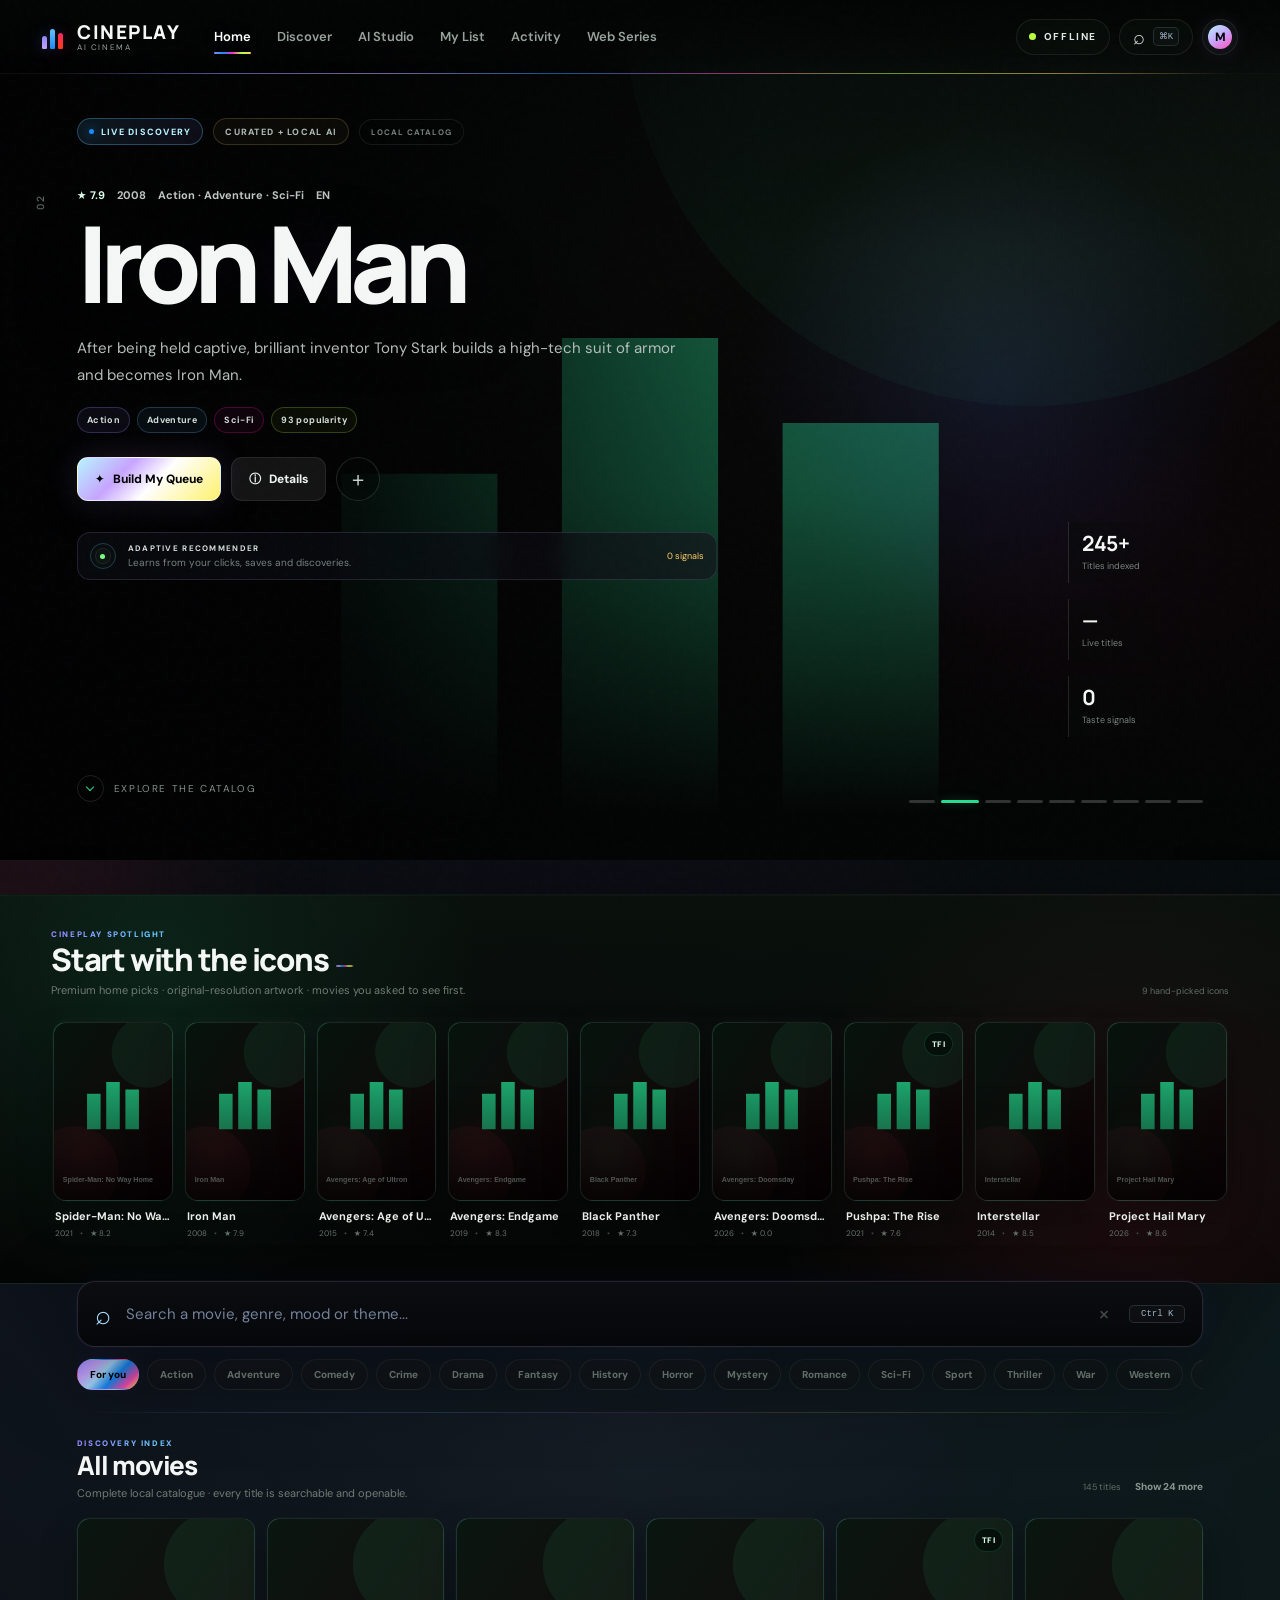
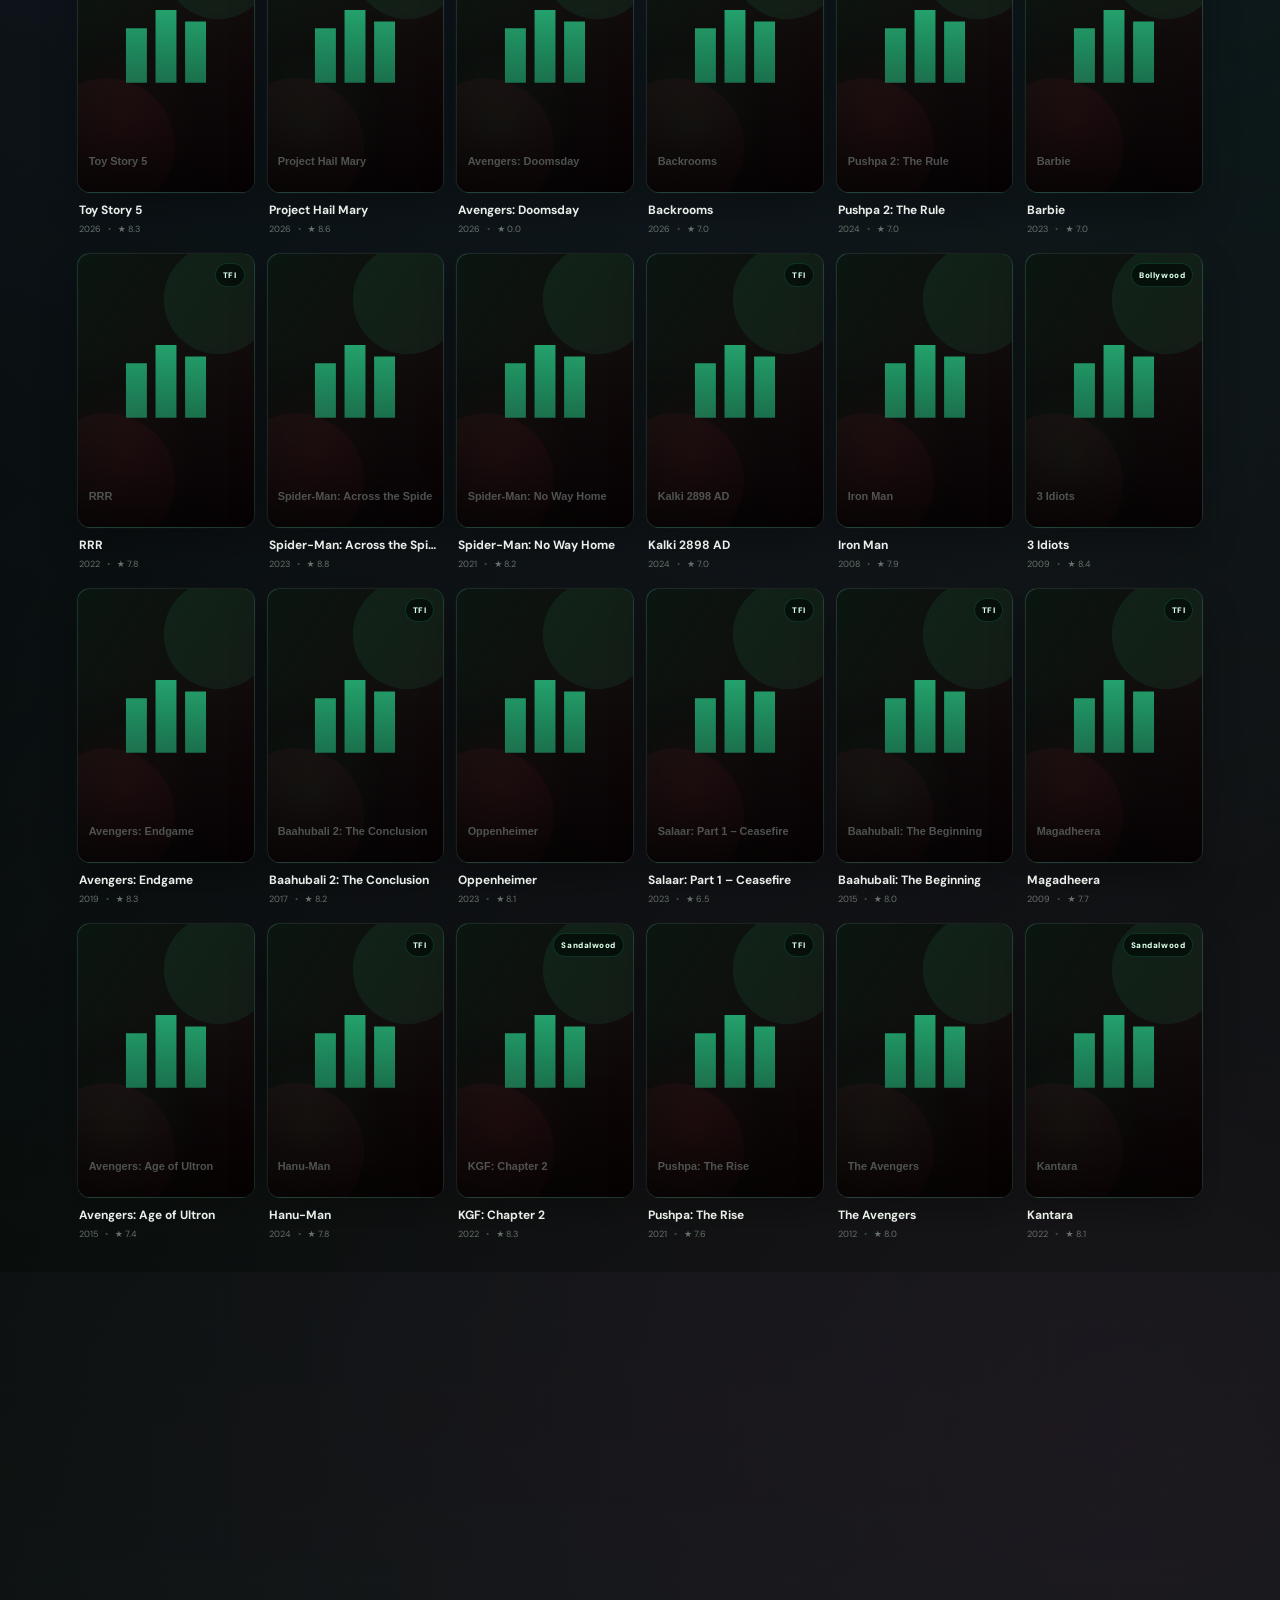
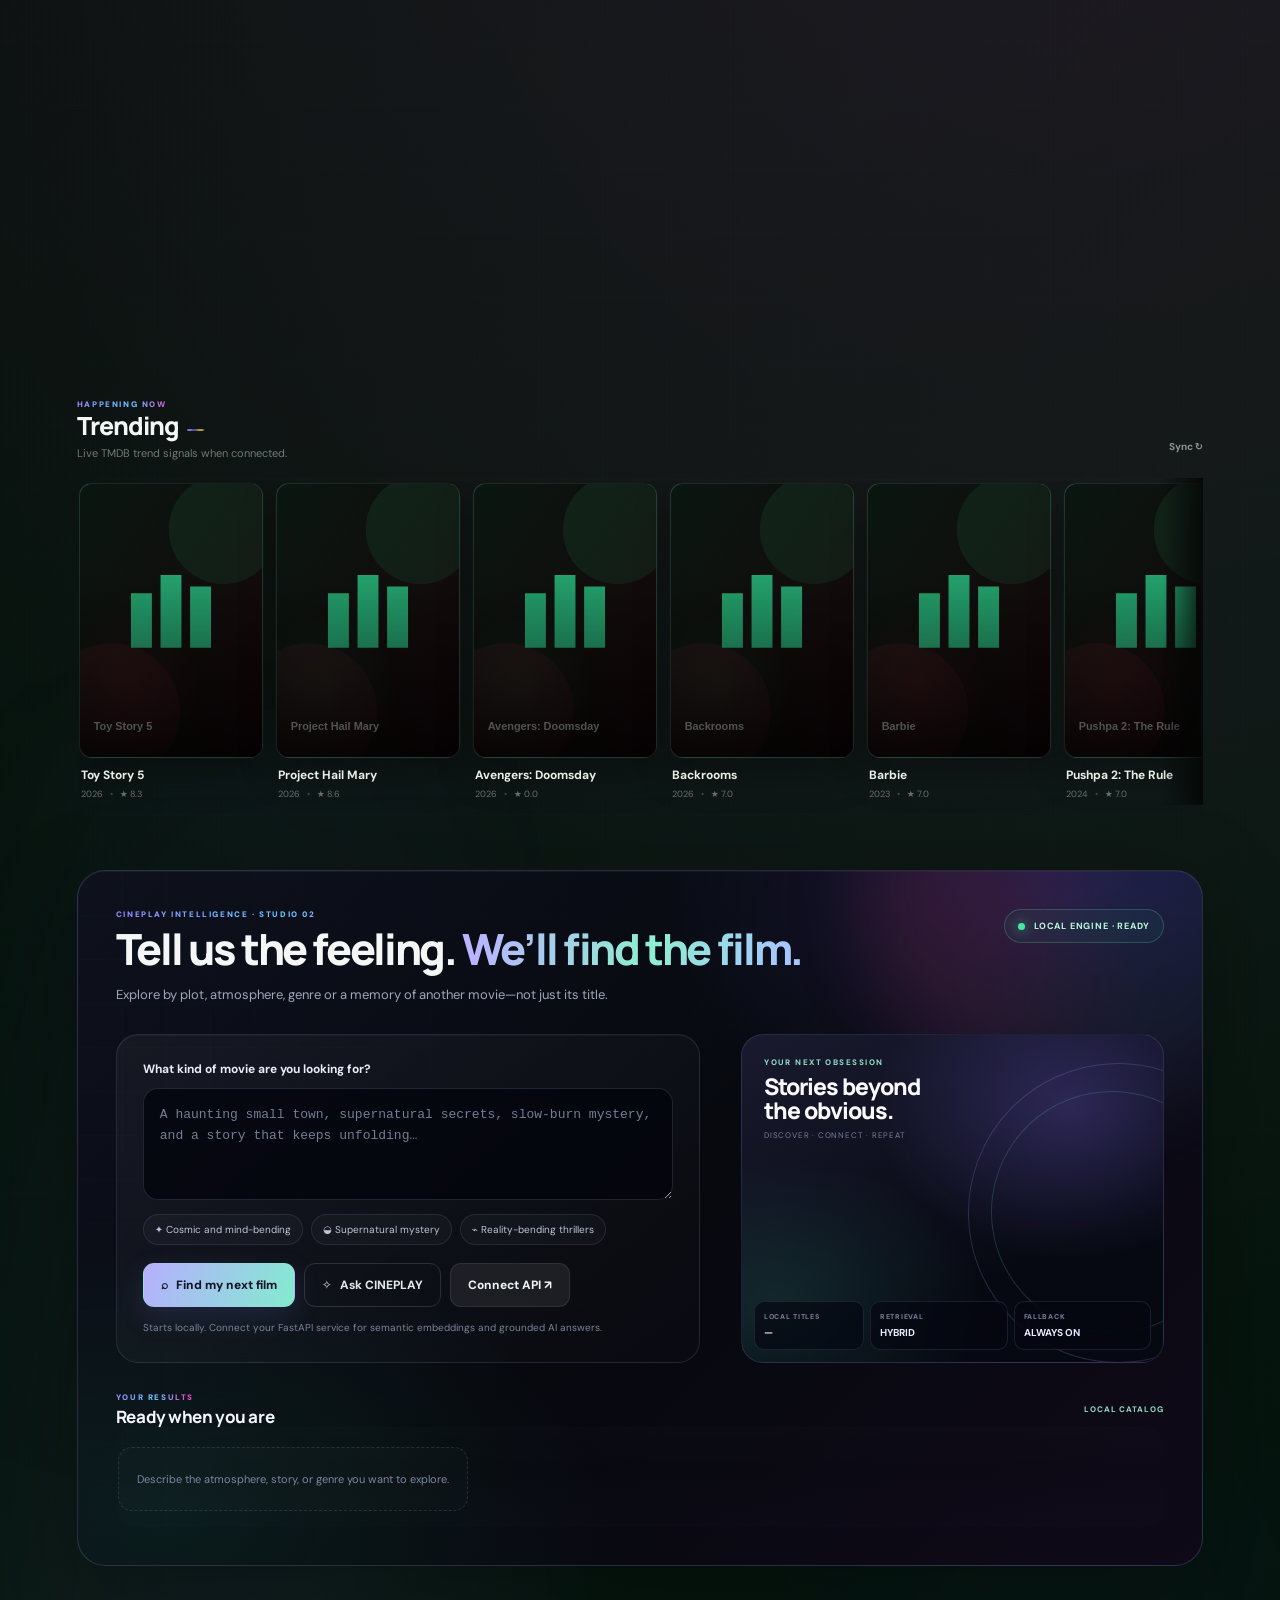
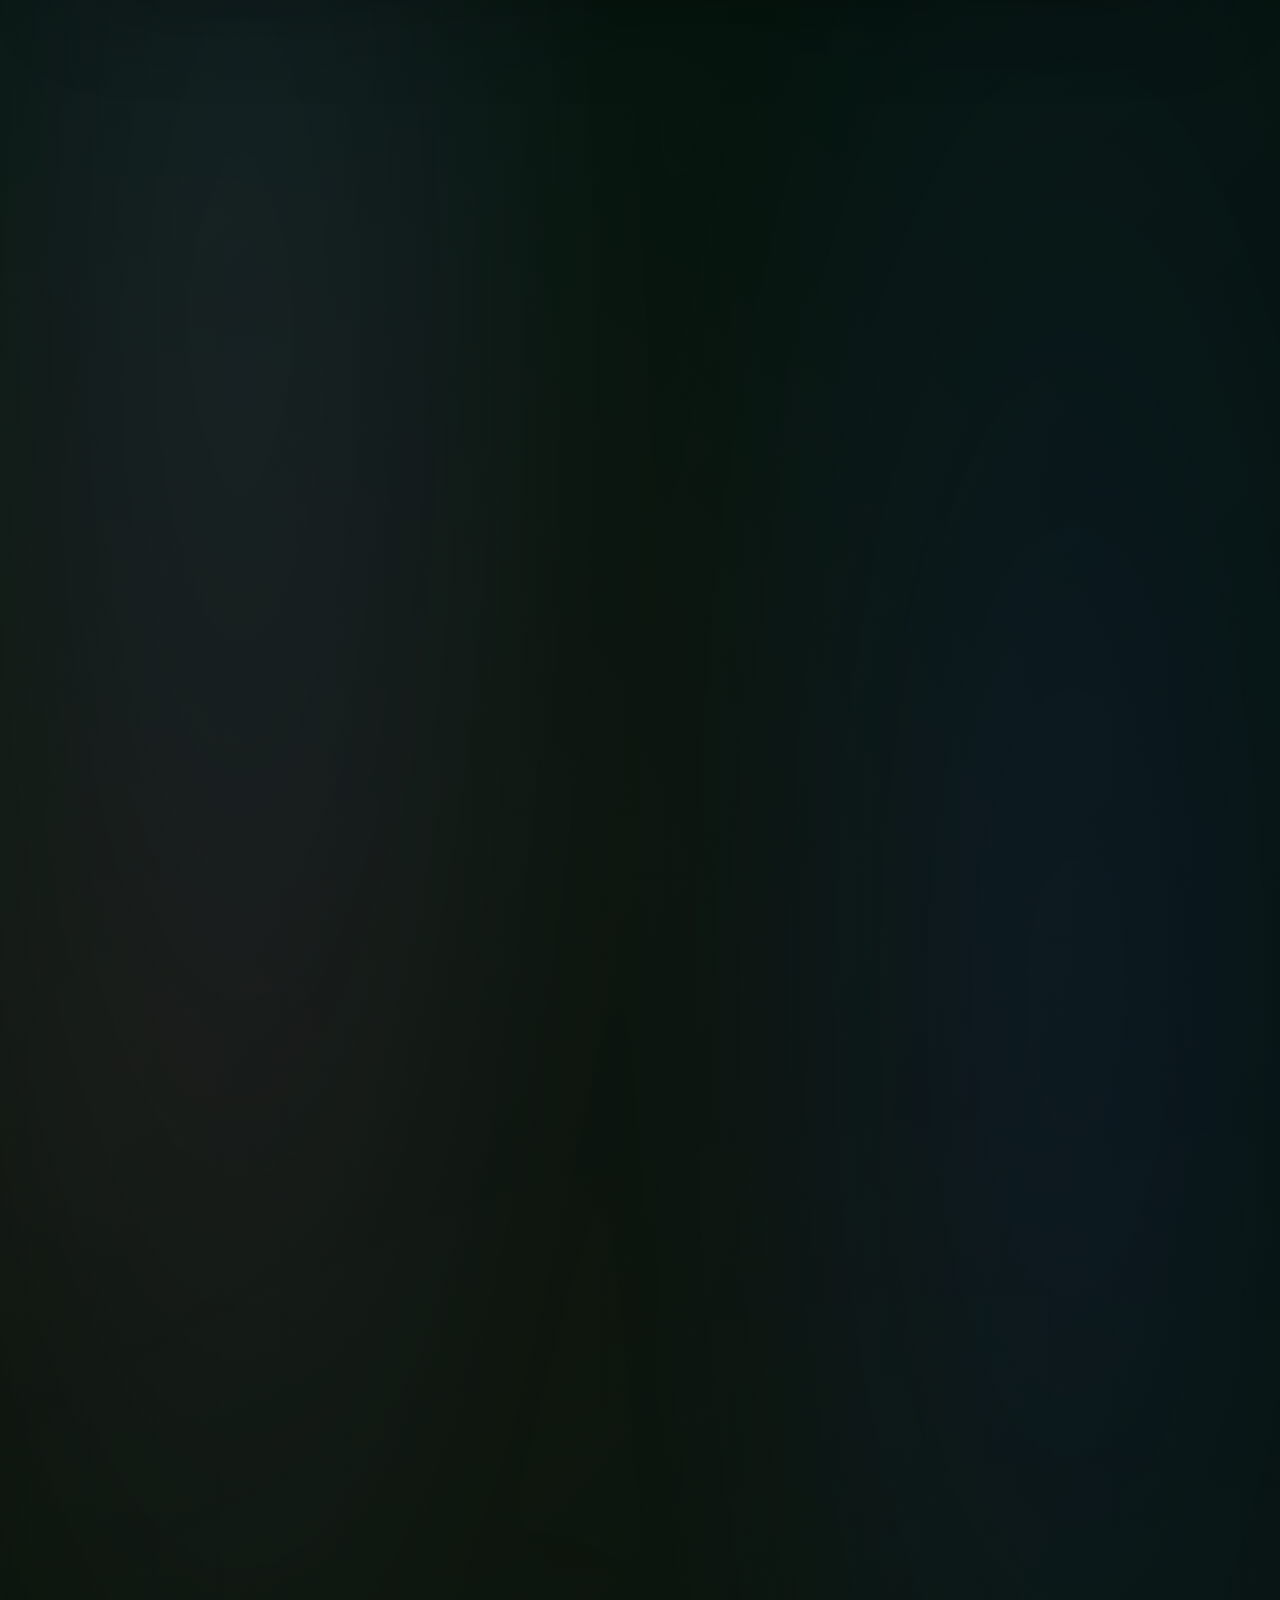
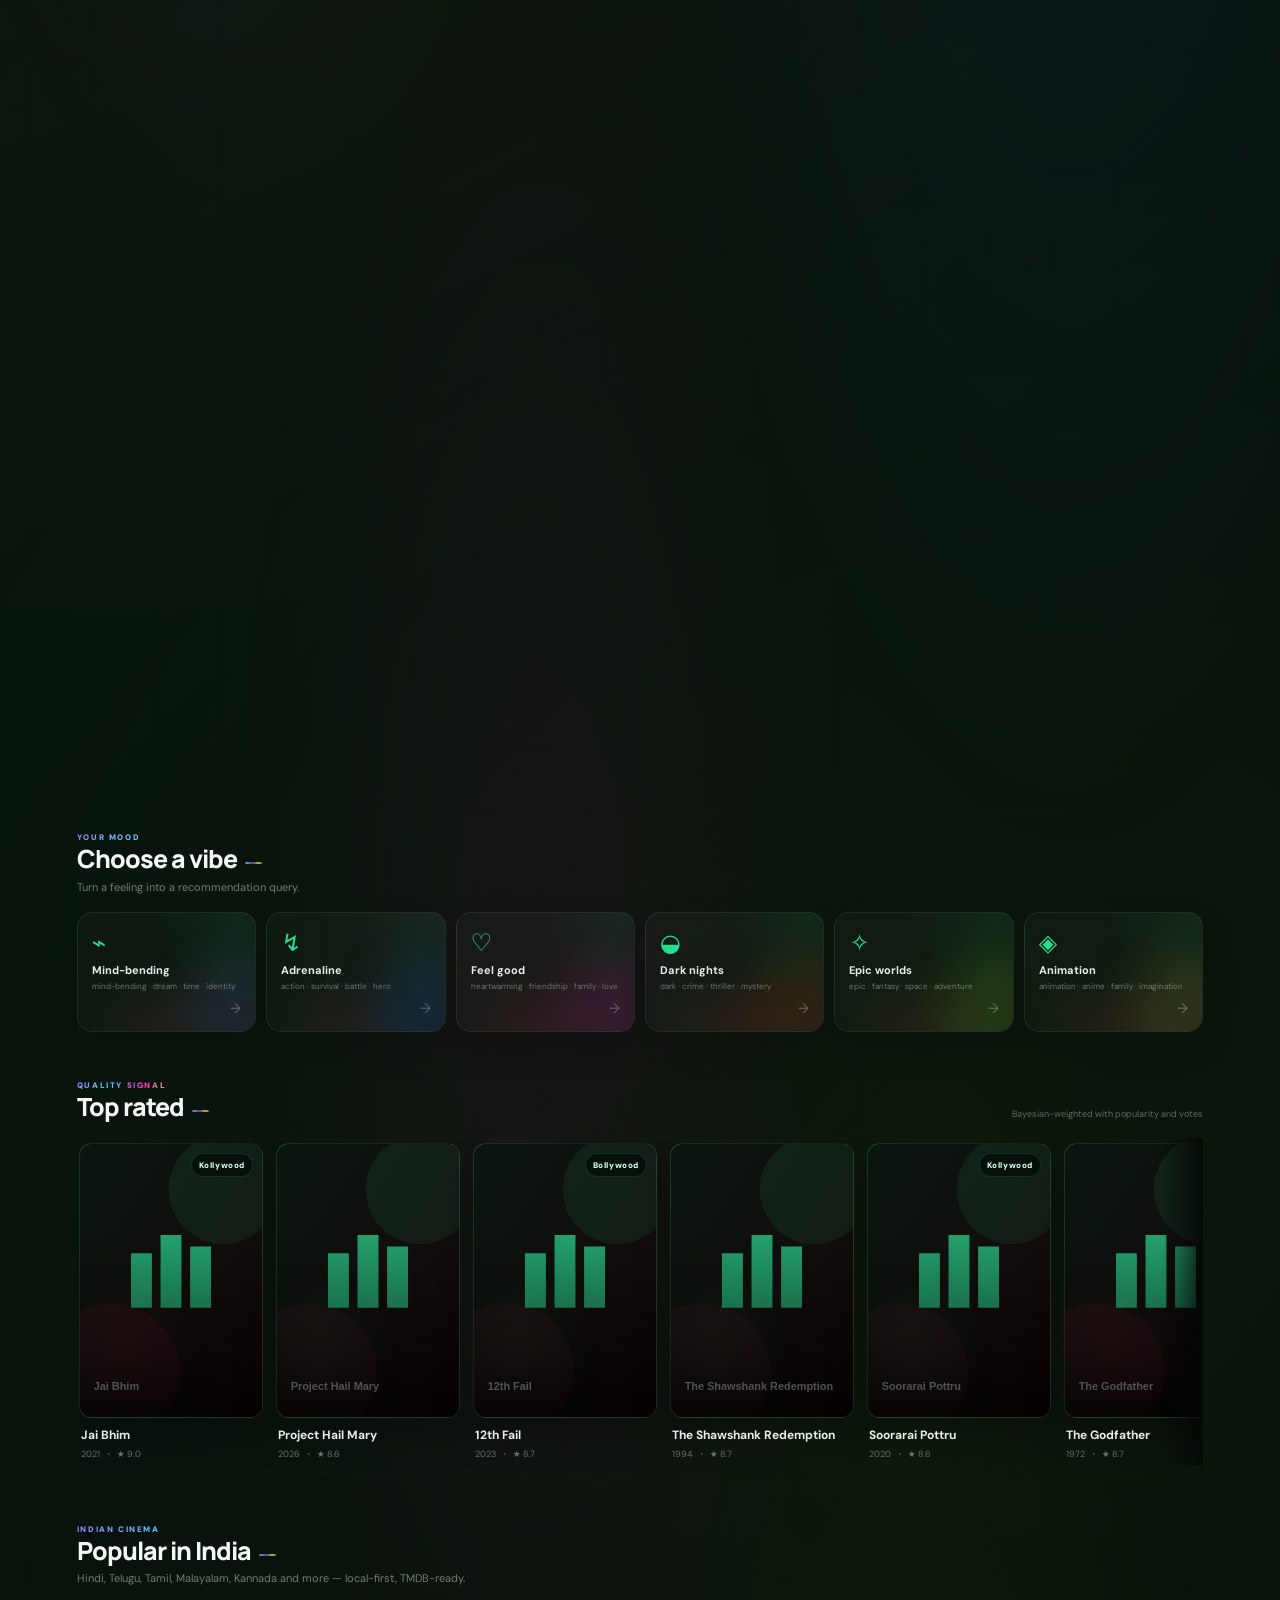
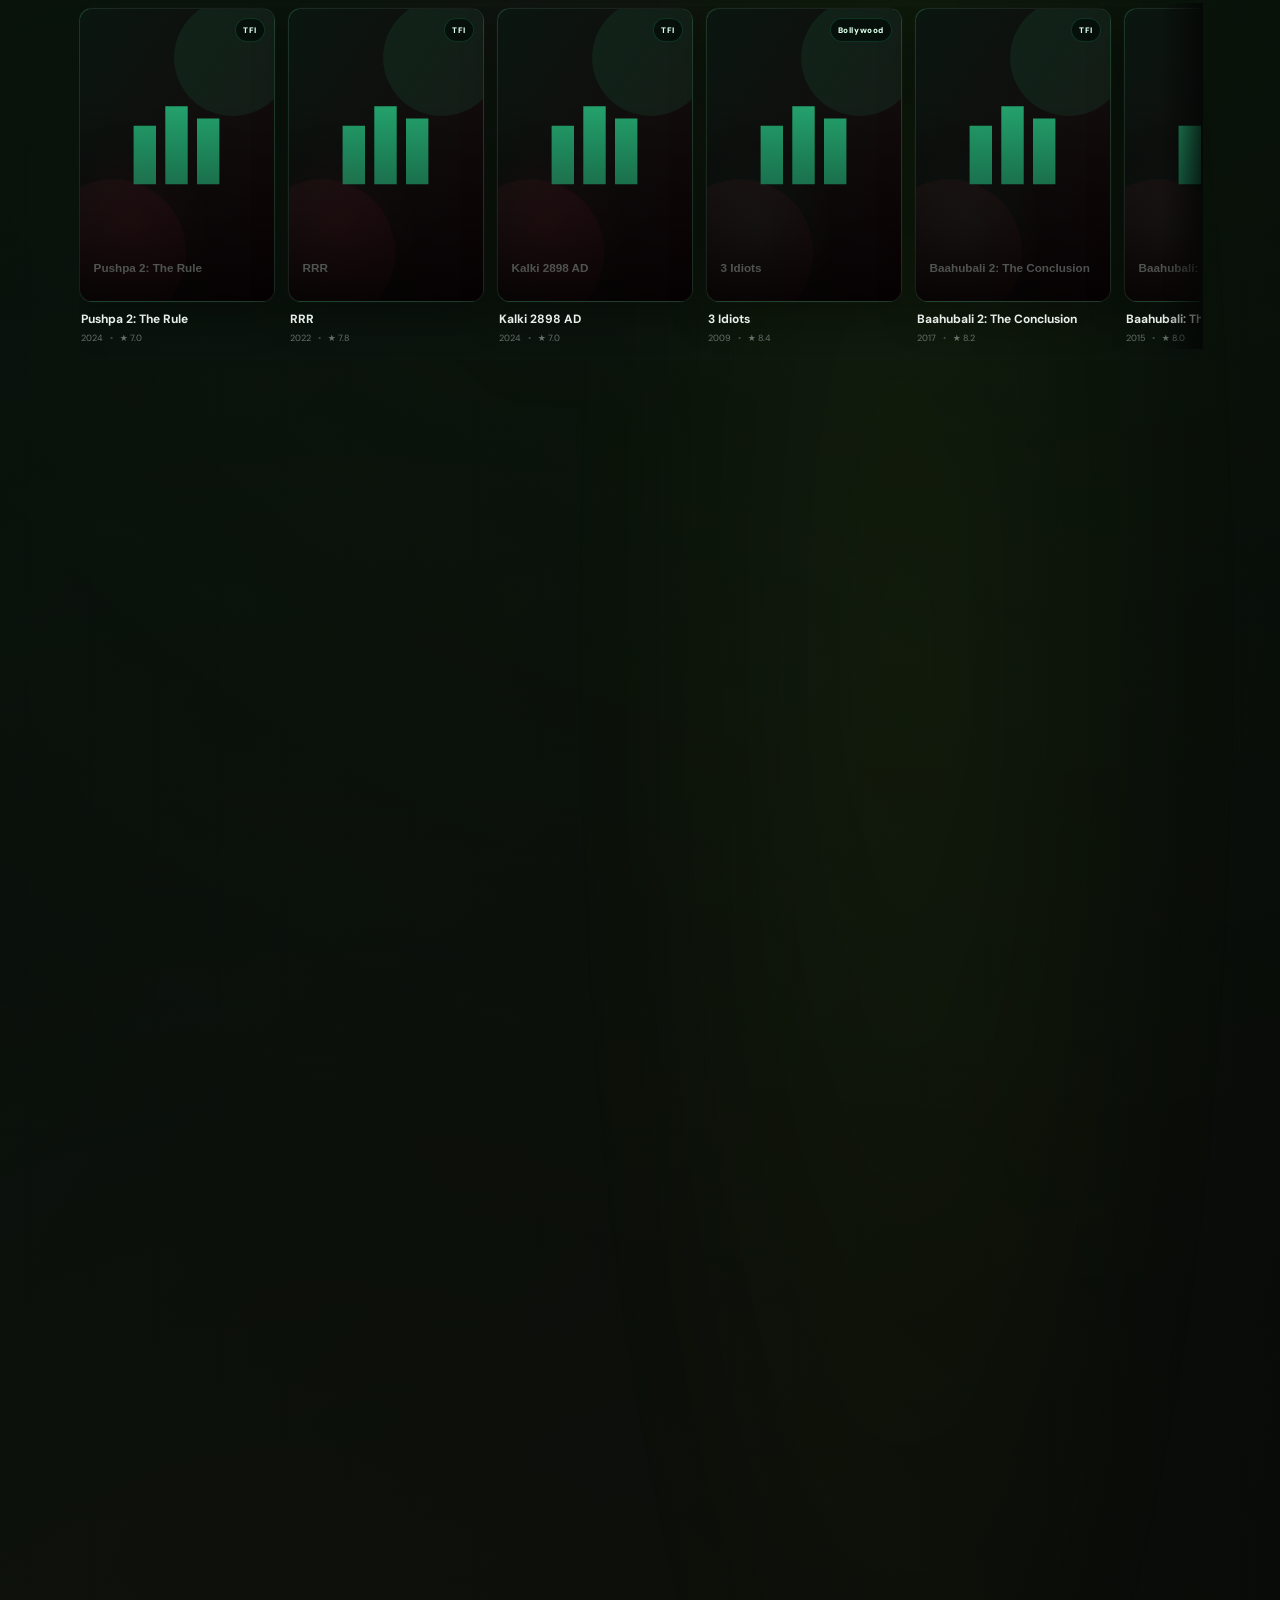
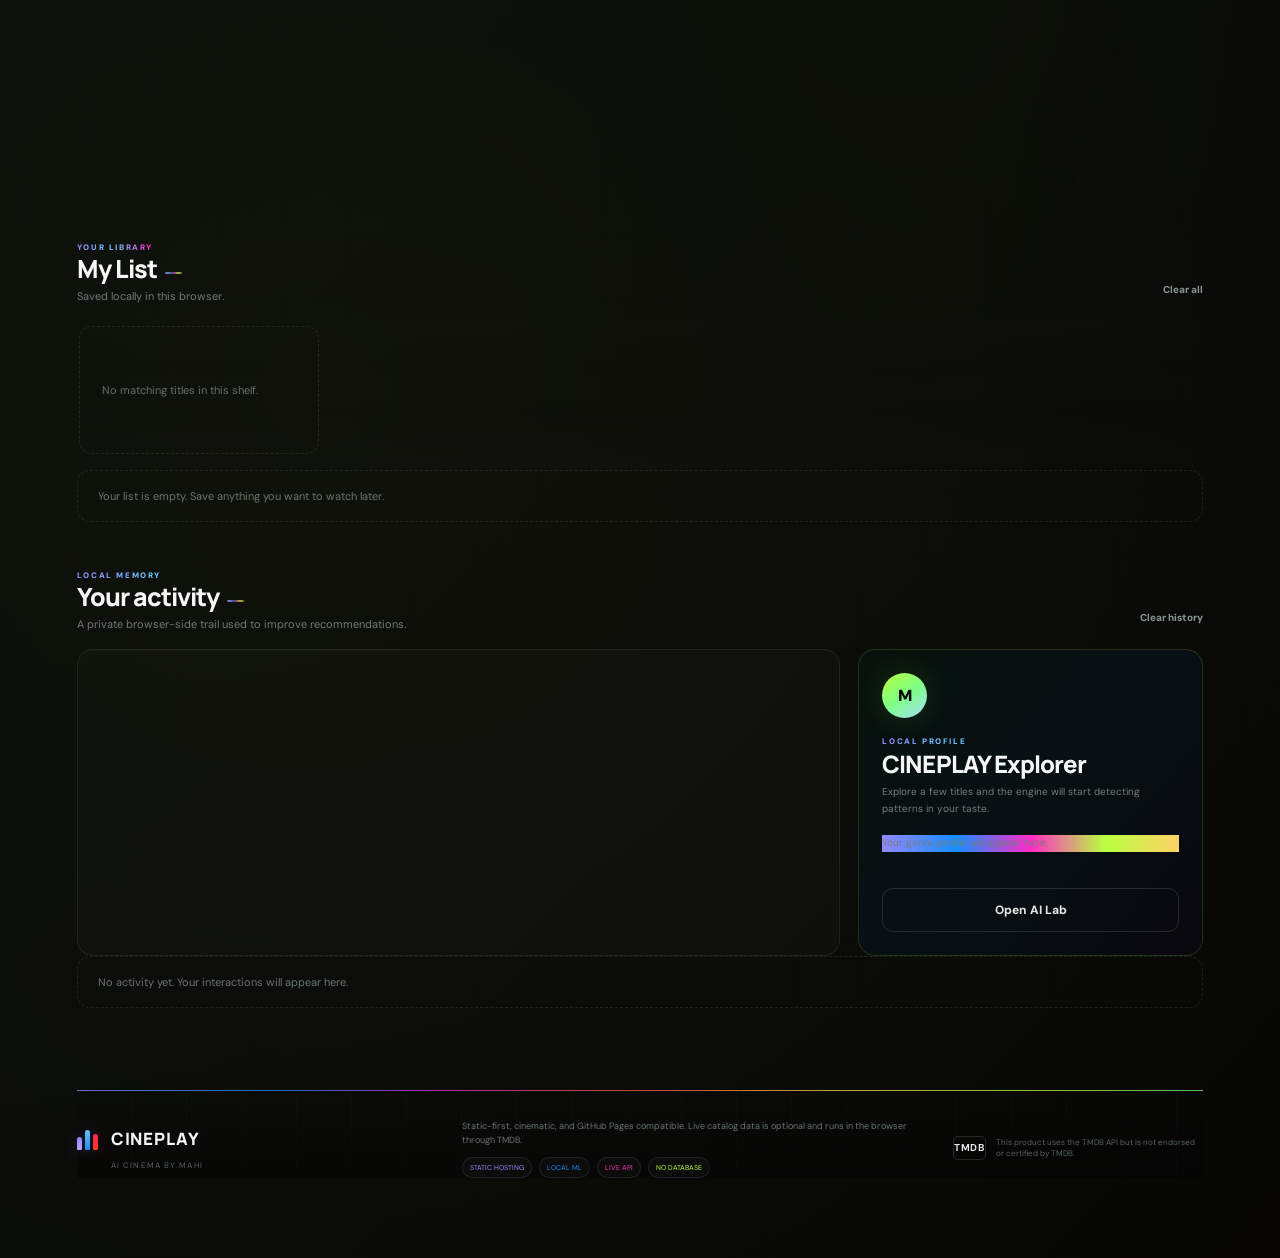
==== index.html @ d4591db1 "test: verify catalog visualizations and stabilize studio navigation" ====
<!doctype html>
<html lang="en">
<head>
  <meta charset="utf-8">
  <meta name="viewport" content="width=device-width,initial-scale=1,viewport-fit=cover">
  <meta name="theme-color" content="#020203">
  <meta name="description" content="CINEPLAY — cinematic AI movie discovery with adaptive recommendations, semantic search, grounded movie Q&A, and online TMDB poster artwork.">
  <meta name="author" content="Mahi">
  <meta name="color-scheme" content="dark">
  <meta property="og:title" content="CINEPLAY — AI Movie Discovery">
  <meta property="og:description" content="Explore cinematic poster art, adaptive recommendations, semantic movie discovery, and grounded AI answers.">
  <meta property="og:type" content="website">
  <title>CINEPLAY — AI Movie Discovery</title>
  <link rel="preconnect" href="https://image.tmdb.org">
  <link rel="preconnect" href="https://fonts.googleapis.com">
  <link rel="preconnect" href="https://fonts.gstatic.com" crossorigin>
  <link href="https://fonts.googleapis.com/css2?family=DM+Sans:wght@400;500;600;700&family=Manrope:wght@500;600;700;800&display=swap" rel="stylesheet">
  <link rel="icon" href="assets/cineplay-icon.svg" type="image/svg+xml">
  <link rel="manifest" href="manifest.webmanifest">
  <link rel="stylesheet" href="assets/styles.css?v=20261021-catalog-pulse02">
</head>
<body>

  <div class="cinema-loader" id="cinemaLoader" aria-hidden="false">
    <div class="cinema-loader-backdrop"></div>
    <div class="cinema-loader-grid"></div>
    <div class="cinema-loader-orbit orbit-a"></div>
    <div class="cinema-loader-orbit orbit-b"></div>
    <div class="cinema-loader-particles" aria-hidden="true"><i></i><i></i><i></i><i></i><i></i><i></i><i></i><i></i></div>
    <div class="cinema-loader-core">
      <div class="loader-reel" aria-hidden="true"><span></span><span></span><span></span><span></span><b></b></div>
      <div class="loader-wordmark"><strong>CINEPLAY</strong><small>AI CINEMA</small></div>
      <div class="loader-kicker"><i></i> OPENING THE CINEMA <i></i></div>
      <div class="loader-progress"><span id="cinemaLoaderBar"></span></div>
      <div class="loader-status" id="cinemaLoaderStatus">Warming up the title index…</div>
    </div>
    <div class="cinema-loader-footer"><span>BY MAHI</span><span>DISCOVER · WATCH · REPEAT</span></div>
  </div>
  <div class="app-shell">
    <div class="ambient ambient-green"></div>
    <div class="ambient ambient-red"></div>
    <div class="grain"></div>

    <header class="topbar">
      <a class="brand" href="#home" aria-label="CINEPLAY home">
        <span class="brand-symbol"><b></b><b></b><b></b></span>
        <span class="brand-copy"><strong>CINEPLAY</strong><small>AI CINEMA</small></span>
      </a>

      <nav class="main-nav" id="mainNav">
        <a class="active" href="#home">Home</a>
        <a href="#discover">Discover</a>
        <a href="#intelligenceStudio">AI Studio</a>
        <a href="#my-list">My List</a>
        <a href="#activity">Activity</a>
        <a href="#web-series">Web Series</a>
      </nav>

      <div class="topbar-actions">
        <button class="mobile-menu" id="mobileMenu" type="button" aria-label="Open navigation" aria-expanded="false"><span></span><span></span><span></span></button>
        <button class="live-control" id="liveBtn" type="button" title="Live catalog settings">
          <span class="pulse-dot"></span><span id="liveLabel">LIVE</span>
        </button>
        <button class="search-trigger" id="searchTrigger" type="button" aria-label="Open search"><span>⌕</span><kbd>⌘K</kbd></button>
        <button class="profile-control" id="profileBtn" type="button" aria-label="Open profile"><span>M</span></button>
      </div>
    </header>

  <aside class="mobile-drawer" id="mobileDrawer" aria-hidden="true">
    <div class="mobile-drawer-backdrop" data-close-drawer></div>
    <div class="mobile-drawer-panel">
      <div class="mobile-drawer-head"><strong>CINEPLAY</strong><button class="drawer-close" data-close-drawer aria-label="Close navigation">×</button></div>
      <nav>
        <a href="#home" data-drawer-link>Home</a>
        <a href="#discover" data-drawer-link>Discover</a>
        <a href="#intelligenceStudio" data-drawer-link>AI Studio</a>
        <a href="#my-list" data-drawer-link>My List</a>
        <a href="#activity" data-drawer-link>Activity</a>
        <a href="#web-series" data-drawer-link>Web Series</a>
      </nav>
      <div class="drawer-note"><span class="pulse-dot"></span><span>Adaptive movie intelligence</span></div>
    </div>
  </aside>

    <main id="app">
      <section class="hero" id="home">
        <div class="hero-backdrop" id="heroMedia"></div>
        <div class="hero-overlay"></div>
        <div class="hero-topline">
          <span class="live-badge"><i></i> LIVE DISCOVERY</span>
          <span class="hero-source" id="sourceLabel">CURATED + AI</span><span class="hero-live-age" id="heroLiveAge">LOCAL CATALOG</span>
        </div>

        <div class="hero-content">
          <div class="hero-index" id="heroIndex">01</div>
          <div class="hero-copy">
            <div class="hero-meta" id="heroMeta"></div>
            <h1 id="heroTitle">Spider-Man: No Way Home</h1>
            <p id="heroOverview"></p>
            <div class="hero-chip-row" id="heroTags"></div>
            <div class="hero-actions">
              <button class="btn btn-primary" id="heroRecommend"><span>✦</span> Build My Queue</button>
              <button class="btn btn-ghost" id="heroDetails"><span>ⓘ</span> Details</button>
              <button class="icon-round" id="heroList" type="button" title="Add to My List">＋</button>
            </div>
            <div class="engine-strip">
              <div class="engine-orbit"><span></span></div>
              <div>
                <b>ADAPTIVE RECOMMENDER</b>
                <small id="engineText">Learns from your clicks, saves and discoveries.</small>
              </div>
              <span class="engine-score" id="engineScore">0 signals</span>
            </div>
          </div>
        </div>

        <div class="hero-side-stats">
          <div><span id="heroCount">30+</span><small>Titles indexed</small></div>
          <div><span id="liveCount">—</span><small>Live titles</small></div>
          <div><span id="signalCount">0</span><small>Taste signals</small></div>
        </div>

        <div class="hero-dots" id="heroDots"></div>
        <a class="scroll-cue" href="#discover"><span></span> Explore the catalog</a>
      </section>

      <section class="home-spotlight section-block" id="homeSpotlight">
        <div class="section-heading">
          <div><span class="eyebrow">CINEPLAY SPOTLIGHT</span><h2>Start with the icons</h2><p>Premium home picks · original-resolution artwork · movies you asked to see first.</p></div>
          <span class="small-note">9 hand-picked icons</span>
        </div>
        <div class="rail" id="homeSpotlightRail"></div>
      </section>

      <section class="search-dock" id="discover">
        <div class="dock-inner">
          <div class="search-box">
            <span class="search-icon">⌕</span>
            <input id="searchInput" autocomplete="off" spellcheck="false" placeholder="Search a movie, genre, mood or theme...">
            <button id="clearSearch" class="clear-search" type="button" aria-label="Clear search">×</button>
            <kbd>Ctrl K</kbd>
          </div>
          <div class="search-panel hidden" id="searchPanel"></div>
          <div class="filter-row" id="filterRow">
            <button class="filter-chip active" data-filter="all">For you</button>
            <button class="filter-chip" data-filter="action">Action</button>
            <button class="filter-chip" data-filter="adventure">Adventure</button>
            <button class="filter-chip" data-filter="comedy">Comedy</button>
            <button class="filter-chip" data-filter="crime">Crime</button>
            <button class="filter-chip" data-filter="drama">Drama</button>
            <button class="filter-chip" data-filter="fantasy">Fantasy</button>
            <button class="filter-chip" data-filter="history">History</button>
            <button class="filter-chip" data-filter="horror">Horror</button>
            <button class="filter-chip" data-filter="mystery">Mystery</button>
            <button class="filter-chip" data-filter="romance">Romance</button>
            <button class="filter-chip" data-filter="sci-fi">Sci-Fi</button>
            <button class="filter-chip" data-filter="sport">Sport</button>
            <button class="filter-chip" data-filter="thriller">Thriller</button>
            <button class="filter-chip" data-filter="war">War</button>
            <button class="filter-chip" data-filter="western">Western</button>
            <button class="filter-chip" data-filter="animation">Animation</button>
            <button class="filter-chip" data-filter="biography">Biography</button>
            <button class="filter-chip" data-filter="documentary">Documentary</button>
            <button class="filter-chip" data-filter="family">Family</button>
            <button class="filter-chip" data-filter="music">Music</button>
            <button class="filter-chip" data-filter="musical">Musical</button>
            <button class="filter-chip" data-filter="india">India</button>
            <button class="filter-chip" data-filter="telugu">Telugu · TFI</button>
            <button class="filter-chip" data-filter="hindi">Hindi</button>
            <button class="filter-chip" data-filter="tamil">Tamil</button>
            <button class="filter-chip" data-filter="malayalam">Malayalam</button>
            <button class="filter-chip" data-filter="kannada">Kannada</button>
            <button class="filter-chip" data-filter="bengali">Bengali</button>
            <button class="filter-chip" data-filter="marathi">Marathi</button>
            <button class="filter-chip" data-filter="punjabi">Punjabi</button>
          </div>
        </div>
      </section>

      <section class="filter-results-wrap" id="filterResultsSection">
        <div class="filter-results-head">
          <div>
            <span class="eyebrow">DISCOVERY INDEX</span>
            <h2 id="filterResultsTitle">All movies</h2>
            <p id="filterResultsSubtitle">Browse the complete local catalogue.</p>
          </div>
          <div class="filter-results-actions">
            <span class="small-note" id="filterResultsCount">0 titles</span>
            <button class="text-btn" id="filterShowMore" type="button">Show more</button>
          </div>
        </div>
        <div class="filter-results-grid" id="filterResultsGrid"></div>
      </section>

      <section class="dashboard">
        <div class="section-block" id="continueSection">
          <div class="section-heading">
            <div><span class="eyebrow">CONTINUE WATCHING</span><h2>Pick up where you left off</h2></div>
            <button class="text-btn" id="clearContinue" type="button">Clear</button>
          </div>
          <div class="continue-grid" id="continueRail"></div>
          <div class="empty-strip hidden" id="continueEmpty">Open a title to start building your cinematic trail.</div>
        </div>

        <div class="section-block">
          <div class="section-heading">
            <div><span class="eyebrow">YOUR SIGNALS</span><h2>Made for you</h2><p id="recommendationSubtitle">The queue adapts as you explore.</p></div>
            <div class="heading-actions"><span class="model-pill" id="modelPill">HYBRID MODEL</span><button class="text-btn" id="shuffleAi" type="button">Refresh ✦</button></div>
          </div>
          <div class="rail rail-wide" id="aiRail"></div>
        </div>

        <div class="section-block">
          <div class="section-heading">
            <div><span class="eyebrow">HAPPENING NOW</span><h2>Trending</h2><p>Live TMDB trend signals when connected.</p></div>
            <button class="text-btn" id="refreshTrending" type="button">Sync ↻</button>
          </div>
          <div class="rail" id="trendingRail"></div>
        </div>


        <section class="studio-panel section-block" id="intelligenceStudio" aria-labelledby="studioTitle">
          <div class="studio-header">
            <div>
              <span class="eyebrow">CINEPLAY INTELLIGENCE · STUDIO 02</span>
              <h2 id="studioTitle">Tell us the feeling. <span>We’ll find the film.</span></h2>
              <p>Explore by plot, atmosphere, genre or a memory of another movie—not just its title.</p>
            </div>
            <div class="studio-status" id="studioStatus" data-state="local" role="status" aria-live="polite">
              <span class="studio-status-dot"></span><span id="studioStatusText">LOCAL ENGINE · READY</span>
            </div>
          </div>
          <div class="studio-layout">
            <div class="studio-workbench">
              <label class="studio-label" for="studioQuery">What kind of movie are you looking for?</label>
              <textarea id="studioQuery" rows="3" maxlength="500" placeholder="A haunting small town, supernatural secrets, slow-burn mystery, and a story that keeps unfolding…"></textarea>
              <div class="studio-prompts" role="group" aria-label="Example movie searches">
                <button type="button" data-studio-prompt="Visually stunning space exploration, time dilation, and existential science fiction">✦ Cosmic and mind-bending</button>
                <button type="button" data-studio-prompt="Supernatural horror, a haunted town, ghosts, mysterious disappearances">◒ Supernatural mystery</button>
                <button type="button" data-studio-prompt="A clever thriller with unreliable reality, twists, and an ambiguous ending">⌁ Reality-bending thrillers</button>
              </div>
              <div class="studio-actions">
                <button class="btn btn-primary" id="studioSearchButton" type="button"><span>⌕</span> Find my next film</button>
                <button class="btn btn-outline" id="studioAskButton" type="button"><span>✧</span> Ask CINEPLAY</button>
                <button class="btn btn-ghost" id="studioApiButton" type="button">Connect API ↗</button>
              </div>
              <p class="studio-hint" id="studioHint">Starts locally. Connect your FastAPI service for semantic embeddings and grounded AI answers.</p>
            </div>
            <aside class="studio-showcase" aria-label="Movie artwork and catalog status">
              <div class="studio-orbit studio-orbit-one"></div>
              <div class="studio-orbit studio-orbit-two"></div>
              <div class="studio-showcase-copy">
                <span>YOUR NEXT OBSESSION</span>
                <strong>Stories beyond<br>the obvious.</strong>
                <small>DISCOVER · CONNECT · REPEAT</small>
              </div>
              <div class="studio-poster-wall" id="studioPosterWall" aria-label="Featured movie posters"></div>
              <div class="studio-stats">
                <div><span>LOCAL TITLES</span><strong id="studioCatalogCount">—</strong></div>
                <div><span>RETRIEVAL</span><strong>HYBRID</strong></div>
                <div><span>FALLBACK</span><strong>ALWAYS ON</strong></div>
              </div>
            </aside>
          </div>
          <div class="studio-answer hidden" id="studioAnswer" role="region" aria-labelledby="studioAnswerTitle">
            <div class="studio-answer-heading">
              <div><span class="eyebrow">GROUNDED RESPONSE</span><h3 id="studioAnswerTitle">CINEPLAY’s take</h3></div>
              <button class="text-btn" id="studioAnswerClear" type="button">Dismiss ×</button>
            </div>
            <p id="studioAnswerText"></p>
            <div class="studio-sources" id="studioSources" aria-label="Source titles"></div>
          </div>
          <div class="studio-results">
            <div class="studio-results-heading">
              <div><span class="eyebrow">YOUR RESULTS</span><h3 id="studioResultLabel">Ready when you are</h3></div>
              <span class="studio-result-count" id="studioResultCount">LOCAL CATALOG</span>
            </div>
            <div class="rail rail-wide" id="studioRail">
              <div class="studio-empty">Describe the atmosphere, story, or genre you want to explore.</div>
            </div>
          </div>
        </section>


        <section class="catalog-pulse section-block" id="catalogPulse" aria-labelledby="catalogPulseTitle">
          <div class="catalog-pulse-head">
            <div>
              <span class="eyebrow">DATA INTELLIGENCE · LIVE CATALOG</span>
              <h2 id="catalogPulseTitle">The signals behind the <span>screen.</span></h2>
              <p>Explore the real composition of the current movie index: genre mix, release eras, ratings and online artwork coverage.</p>
            </div>
            <div class="catalog-pulse-source" id="catalogPulseSource" data-mode="local" role="status" aria-live="polite">
              <i></i><span id="catalogPulseSourceText">CURATED CATALOG</span>
            </div>
          </div>
          <div class="catalog-pulse-stats" aria-label="Current movie catalog summary">
            <article class="catalog-stat"><span>INDEXED FILMS</span><strong id="insightMovieCount">—</strong><small>Current movie catalog</small></article>
            <article class="catalog-stat"><span>MEDIAN RATING</span><strong id="insightMedianRating">—</strong><small>Reported scale: 0–10</small></article>
            <article class="catalog-stat"><span>POSTER COVERAGE</span><strong id="insightPosterCoverage">—</strong><small>Remote artwork available</small></article>
            <article class="catalog-stat"><span>LANGUAGES</span><strong id="insightLanguageCount">—</strong><small>Distinct language codes</small></article>
          </div>
          <div class="catalog-chart-grid">
            <article class="catalog-chart-card">
              <div class="catalog-chart-heading"><div><span>01 / DISTRIBUTION</span><h3>Genre landscape</h3></div><small>TOP 6</small></div>
              <div class="catalog-genre-chart" id="genreChart" role="img" aria-label="Most common genres in the current catalog"><div class="catalog-chart-empty">Building catalog statistics…</div></div>
            </article>
            <article class="catalog-chart-card">
              <div class="catalog-chart-heading"><div><span>02 / TIMELINE</span><h3>Release eras</h3></div><small>DECADES</small></div>
              <div class="catalog-decade-chart" id="decadeChart" role="img" aria-label="Movie counts by release decade"><div class="catalog-chart-empty">Building release-year profile…</div></div>
            </article>
            <article class="catalog-chart-card">
              <div class="catalog-chart-heading"><div><span>03 / DATA QUALITY</span><h3>Artwork integrity</h3></div><small>ONLINE ASSETS</small></div>
              <div class="catalog-artwork-chart" id="artworkChart" aria-label="Catalog metadata coverage"><div class="catalog-chart-empty">Checking remote artwork links…</div></div>
            </article>
          </div>
          <p class="catalog-pulse-footnote" id="catalogPulseFootnote">Metrics are calculated from the current in-browser movie index. Posters and backdrops load from online TMDB image URLs when available.</p>
        </section>

        <div class="feature-band">
          <div class="feature-copy">
            <span class="eyebrow">CINEPLAY INTELLIGENCE</span>
            <h2>A recommendation system that learns your taste.</h2>
            <p>Every discovery becomes a signal. The browser builds a local taste profile using content similarity, genre affinity, rating confidence, freshness, popularity and an online preference model.</p>
            <div class="feature-metrics">
              <div><strong id="metricSignals">0</strong><span>signals learned</span></div>
              <div><strong id="metricGenres">0</strong><span>genre affinities</span></div>
              <div><strong>0</strong><span>servers required</span></div>
            </div>
          </div>
          <div class="feature-visual">
            <div class="neural-ring r1"></div><div class="neural-ring r2"></div><div class="neural-ring r3"></div>
            <span class="neural-core">AI</span>
            <i class="node n1"></i><i class="node n2"></i><i class="node n3"></i><i class="node n4"></i>
          </div>
        </div>

        <div class="section-block">
          <div class="section-heading">
            <div><span class="eyebrow">DAILY PULSE</span><h2>Top 10 right now</h2><p>Popularity-weighted movie signals from the live catalog.</p></div>
          </div>
          <div class="top10-grid" id="top10Rail"></div>
        </div>

        <div class="section-block">
          <div class="section-heading"><div><span class="eyebrow">FRESH</span><h2>New & rising</h2></div><button class="text-btn" id="refreshFresh" type="button">Update ↻</button></div>
          <div class="rail" id="newRail"></div>
        </div>

        <div class="section-block">
          <div class="section-heading"><div><span class="eyebrow">YOUR MOOD</span><h2>Choose a vibe</h2><p>Turn a feeling into a recommendation query.</p></div></div>
          <div class="mood-grid" id="moodGrid"></div>
        </div>

        <div class="section-block">
          <div class="section-heading"><div><span class="eyebrow">QUALITY SIGNAL</span><h2>Top rated</h2></div><span class="small-note">Bayesian-weighted with popularity and votes</span></div>
          <div class="rail" id="ratedRail"></div>
        </div>

        <div class="section-block">
          <div class="section-heading"><div><span class="eyebrow">INDIAN CINEMA</span><h2>Popular in India</h2><p>Hindi, Telugu, Tamil, Malayalam, Kannada and more — local-first, TMDB-ready.</p></div></div>
          <div class="rail rail-wide" id="indianRail"></div>
        </div>

        <div class="section-block">
          <div class="section-heading"><div><span class="eyebrow">TELUGU · TFI</span><h2>Telugu cinema spotlight</h2><p>A dedicated Tollywood shelf covering mass, romance, comedy, crime, mystery, horror, mythology and sci-fi.</p></div><span class="small-note" id="teluguCount">0 titles</span></div>
          <div class="rail rail-wide" id="teluguRail"></div>
        </div>

        <div class="section-block">
          <div class="section-heading"><div><span class="eyebrow">DISCOVERY</span><h2>Hidden gems</h2><p>Strong ratings, lower popularity, high recommendation potential.</p></div></div>
          <div class="rail" id="gemsRail"></div>
        </div>

        <div class="section-block" id="web-series">
          <div class="section-heading"><div><span class="eyebrow">SERIES INDEX</span><h2>100 Best Web Series</h2><p>Curated classics and high-rated series with dedicated poster artwork.</p></div><span class="small-note">100 titles</span></div>
          <div class="rail rail-wide" id="seriesRail"></div>
        </div>

        <div class="section-block" id="my-list">
          <div class="section-heading"><div><span class="eyebrow">YOUR LIBRARY</span><h2>My List</h2><p>Saved locally in this browser.</p></div><button class="text-btn danger" id="clearList" type="button">Clear all</button></div>
          <div class="rail" id="listRail"></div>
          <div class="empty-strip hidden" id="listEmpty">Your list is empty. Save anything you want to watch later.</div>
        </div>

        <div class="section-block" id="activity">
          <div class="section-heading"><div><span class="eyebrow">LOCAL MEMORY</span><h2>Your activity</h2><p>A private browser-side trail used to improve recommendations.</p></div><button class="text-btn danger" id="clearHistory" type="button">Clear history</button></div>
          <div class="activity-layout">
            <div class="activity-list" id="historyList"></div>
            <aside class="profile-card">
              <div class="profile-avatar">M</div>
              <span class="eyebrow">LOCAL PROFILE</span>
              <h3 id="profileTitle">CINEPLAY Explorer</h3>
              <p id="profileText">Explore a few titles and the engine will start detecting patterns in your taste.</p>
              <div class="preference-bars" id="preferenceBars"></div>
              <button class="btn btn-outline full" id="openAiLab" type="button">Open AI Lab</button>
            </aside>
          </div>
          <div class="empty-strip hidden" id="historyEmpty">No activity yet. Your interactions will appear here.</div>
        </div>

        <footer class="site-footer">
          <div class="footer-brand">
            <span class="brand-symbol"><b></b><b></b><b></b></span>
            <strong>CINEPLAY</strong>
            <small>AI CINEMA BY MAHI</small>
          </div>
          <div class="footer-copy">
            <p>Static-first, cinematic, and GitHub Pages compatible. Live catalog data is optional and runs in the browser through TMDB.</p>
            <div class="footer-tags"><span>STATIC HOSTING</span><span>LOCAL ML</span><span>LIVE API</span><span>NO DATABASE</span></div>
          </div>
          <div class="tmdb-credit"><b>TMDB</b><span>This product uses the TMDB API but is not endorsed or certified by TMDB.</span></div>
        </footer>
      </section>
    </main>
  </div>

  <div class="modal hidden" id="movieModal" role="dialog" aria-modal="true" aria-labelledby="modalTitle">
    <div class="modal-backdrop" data-close-modal></div>
    <article class="movie-modal">
      <button class="modal-close" data-close-modal aria-label="Close">×</button>
      <div class="modal-hero" id="modalMedia"></div>
      <div class="modal-content">
        <div class="modal-topline"><span class="eyebrow" id="modalKicker"></span><span class="match-badge" id="modalMatch"></span></div>
        <h2 id="modalTitle"></h2>
        <div class="modal-meta" id="modalMeta"></div>
        <p id="modalOverview"></p>
        <div class="why-box" id="whyBox"></div>
        <div class="live-detail-grid">
          <div class="detail-box" id="providerBox"><span class="detail-label">WHERE TO WATCH</span><div id="providerContent">Connect live catalog to check regional providers.</div></div>
          <div class="detail-box" id="reviewBox"><span class="detail-label">REVIEW PULSE</span><div id="reviewContent">Open this title in a live catalog to load review context.</div></div>
        </div>
        <div class="tag-cloud" id="modalTags"></div>
        <div class="modal-actions">
          <button class="btn btn-primary" id="modalRecommend" type="button">✦ Find similar</button>
          <button class="btn btn-ghost" id="modalTrailer" type="button">▶ Trailer</button>
          <button class="btn btn-outline" id="modalCritics" type="button">Critics</button>
          <button class="icon-round" id="modalList" type="button">＋</button>
        </div>
      </div>
    </article>
  </div>

  <div class="modal hidden" id="settingsModal" role="dialog" aria-modal="true" aria-labelledby="settingsTitle">
    <div class="modal-backdrop" data-close-settings></div>
    <article class="settings-modal">
      <button class="modal-close" data-close-settings aria-label="Close">×</button>
      <span class="eyebrow">LIVE CATALOG</span>
      <h2 id="settingsTitle">Connect TMDB</h2>
      <p>CINEPLAY can run entirely from GitHub Pages. Add your own TMDB credential to turn on live trend, search, regional discovery and fresh releases directly in your browser.</p>
      <label for="tmdbKey">TMDB v3 API key</label>
      <div class="key-row"><input id="tmdbKey" type="password" autocomplete="off" placeholder="Paste your TMDB API key"><button class="btn btn-primary" id="saveKey" type="button">Connect</button></div>
      <label for="backendUrl">Optional Python ML API URL</label>
      <div class="key-row"><input id="backendUrl" type="url" autocomplete="off" placeholder="https://your-api.example.com"><button class="btn btn-outline" id="saveBackend" type="button">Use API</button></div>
      <div class="settings-status" id="settingsStatus"></div>
      <div class="settings-grid">
        <div><b>Live endpoints</b><span>Trending · popular · top rated · new releases · India discovery · search</span></div>
        <div><b>Python ML layer</b><span>Optional FastAPI + SQL + MongoDB + scikit-learn companion API.</span></div>
        <div><b>Fallback mode</b><span>Core CINEPLAY stays usable when either external service is unavailable.</span></div>
      </div>
      <div class="settings-actions"><button class="btn btn-outline" id="removeKey" type="button">Remove</button><button class="btn btn-ghost" data-close-settings type="button">Done</button></div>
      <small>Use a credential you are authorized to use with TMDB. Public client-side credentials can be viewed by visitors, so do not treat a browser-stored API key as a secret.</small>
    </article>
  </div>

  <div class="modal hidden" id="aiLabModal" role="dialog" aria-modal="true" aria-labelledby="aiLabTitle">
    <div class="modal-backdrop" data-close-ai-lab></div>
    <article class="ai-lab-modal">
      <button class="modal-close" data-close-ai-lab aria-label="Close">×</button>
      <span class="eyebrow">CINEPLAY MODEL</span>
      <h2 id="aiLabTitle">AI Recommendation Lab</h2>
      <p>Everything below runs in your browser. Your behavior updates the local model without a server-side user profile.</p>
      <div class="lab-grid">
        <div class="lab-card"><span>01</span><b>Content vector</b><small>Genres, tags, overview, language, year and movie metadata.</small></div>
        <div class="lab-card"><span>02</span><b>Similarity</b><small>Cosine similarity + genre overlap identifies titles with a matching profile.</small></div>
        <div class="lab-card"><span>03</span><b>Online learning</b><small>Positive interactions nudge local feature weights toward your choices.</small></div>
        <div class="lab-card"><span>04</span><b>Ranking</b><small>Combines affinity, quality, freshness, popularity, novelty and exploration.</small></div>
      </div>
      <div class="model-console" id="modelConsole"></div>
      <div class="settings-actions"><button class="btn btn-outline" id="resetModel" type="button">Reset learning</button><button class="btn btn-primary" data-close-ai-lab type="button">Close</button></div>
    </article>
  </div>

  <div class="command hidden" id="commandPalette" role="dialog" aria-modal="true">
    <div class="command-backdrop" data-close-command></div>
    <div class="command-card">
      <div class="command-search"><span>⌕</span><input id="commandInput" placeholder="Search movies or jump to a section…"><kbd>ESC</kbd></div>
      <div class="command-body" id="commandResults"></div>
    </div>
  </div>

  <div class="toast" id="toast" role="status" aria-live="polite"></div>
  <div class="scroll-progress" id="scrollProgress"></div>


  <script>
    (() => {
      const releaseLoader = () => {
        const loader = document.getElementById("cinemaLoader");
        if (!loader) return;
        loader.classList.add("is-done");
        loader.setAttribute("aria-hidden", "true");
      };
      window.setTimeout(releaseLoader, 2200);
      window.addEventListener("error", () => window.setTimeout(releaseLoader, 280), { once: true });
      window.addEventListener("unhandledrejection", () => window.setTimeout(releaseLoader, 280), { once: true });
    })();
  </script>
  <script src="data/movies.js?v=20261005-21"></script>
  <script src="data/series.js?v=20261005-21"></script>
  <script src="assets/app.js?v=20261021-catalog-pulse03"></script>
</body>
</html>
---- assets/styles.css ----
:root{
  --bg:#040605;
  --bg-2:#070b09;
  --panel:#0b100d;
  --panel-2:#0e1410;
  --panel-3:#121a15;
  --text:#f4f7f5;
  --muted:#9aa79f;
  --muted-2:#68746e;
  --line:rgba(255,255,255,.08);
  --line-strong:rgba(255,255,255,.14);
  --green:#27dc91;
  --green-2:#0d8556;
  --red:#ff3e55;
  --shadow:0 24px 80px rgba(0,0,0,.46);
  --radius:18px;
  --ease:cubic-bezier(.2,.8,.2,1);
}
*{box-sizing:border-box}
html{scroll-behavior:smooth;background:var(--bg)}
body{margin:0;background:
  radial-gradient(circle at 78% 16%,rgba(39,220,145,.07),transparent 27%),
  radial-gradient(circle at 16% 74%,rgba(255,62,85,.06),transparent 26%),
  var(--bg);color:var(--text);font-family:"DM Sans",system-ui,-apple-system,BlinkMacSystemFont,"Segoe UI",sans-serif;overflow-x:hidden}
body.modal-open{overflow:hidden}
button,input{font:inherit}
button{cursor:pointer}
a{color:inherit;text-decoration:none}
.hidden{display:none!important}
.app-shell{position:relative;min-height:100vh;isolation:isolate;overflow:hidden}
.grain{position:fixed;inset:0;z-index:50;pointer-events:none;opacity:.035;background-image:url("data:image/svg+xml,%3Csvg viewBox='0 0 180 180' xmlns='http://www.w3.org/2000/svg'%3E%3Cfilter id='n'%3E%3CfeTurbulence type='fractalNoise' baseFrequency='.85' numOctaves='4' stitchTiles='stitch'/%3E%3C/filter%3E%3Crect width='100%25' height='100%25' filter='url(%23n)' opacity='.4'/%3E%3C/svg%3E")}
.ambient{position:fixed;z-index:-2;border-radius:50%;filter:blur(85px);opacity:.18;pointer-events:none}
.ambient-green{width:440px;height:440px;right:-180px;top:160px;background:rgba(31,216,140,.23);animation:driftGreen 18s ease-in-out infinite alternate}
.ambient-red{width:380px;height:380px;left:-170px;top:670px;background:rgba(255,45,71,.16);animation:driftRed 20s ease-in-out infinite alternate}
@keyframes driftGreen{to{transform:translate(-80px,110px) scale(1.15)}}
@keyframes driftRed{to{transform:translate(90px,-70px) scale(1.12)}}

/* top bar */
.topbar{position:fixed;z-index:30;left:0;right:0;top:0;height:74px;display:flex;align-items:center;gap:34px;padding:0 42px;background:linear-gradient(180deg,rgba(3,5,4,.94),rgba(3,5,4,.68),transparent);backdrop-filter:blur(12px);-webkit-backdrop-filter:blur(12px);transition:height .3s var(--ease),background .3s ease,box-shadow .3s ease}
.topbar.scrolled{height:66px;background:rgba(4,7,5,.86);box-shadow:0 12px 40px rgba(0,0,0,.2)}
.brand{display:flex;align-items:center;gap:11px;min-width:max-content}
.brand-symbol{display:flex;align-items:flex-end;gap:3px;width:24px;height:24px}
.brand-symbol b{display:block;width:5px;border-radius:4px 4px 2px 2px;background:linear-gradient(180deg,var(--green),#0a7148);box-shadow:0 0 14px rgba(39,220,145,.26)}
.brand-symbol b:nth-child(1){height:13px}.brand-symbol b:nth-child(2){height:20px}.brand-symbol b:nth-child(3){height:16px;background:linear-gradient(180deg,var(--red),#7f1727)}
.brand-copy{display:grid;gap:1px;line-height:1}
.brand-copy strong{font:800 19px/1 "Manrope",sans-serif;letter-spacing:.08em}
.brand-copy small{font-size:8px;color:var(--muted);letter-spacing:.2em}
.main-nav{display:flex;align-items:center;gap:26px}
.main-nav a{position:relative;color:#98a39d;font-size:13px;font-weight:600;padding:26px 0;transition:color .2s ease}
.main-nav a:after{content:"";position:absolute;left:0;right:0;bottom:17px;height:2px;border-radius:99px;background:var(--green);transform:scaleX(0);transition:transform .25s var(--ease)}
.main-nav a:hover,.main-nav a.active{color:#fff}
.main-nav a.active:after{transform:scaleX(1)}
.topbar-actions{display:flex;align-items:center;gap:9px;margin-left:auto}
.mobile-menu{display:none;width:36px;height:36px;border:1px solid rgba(255,255,255,.08);background:rgba(10,15,12,.65);border-radius:50%;padding:9px 8px;gap:4px;flex-direction:column;justify-content:center}
.mobile-menu span{display:block;width:100%;height:1px;background:#b9c4be;border-radius:99px;transition:.25s var(--ease)}
.mobile-menu.active span:nth-child(1){transform:translateY(5px) rotate(45deg)}
.mobile-menu.active span:nth-child(2){opacity:0}
.mobile-menu.active span:nth-child(3){transform:translateY(-5px) rotate(-45deg)}
.mobile-drawer{position:fixed;z-index:75;inset:0;pointer-events:none;visibility:hidden}
.mobile-drawer.open{pointer-events:auto;visibility:visible}
.mobile-drawer-backdrop{position:absolute;inset:0;background:rgba(0,0,0,.7);opacity:0;transition:opacity .25s ease}
.mobile-drawer.open .mobile-drawer-backdrop{opacity:1}
.mobile-drawer-panel{position:absolute;top:0;left:0;bottom:0;width:min(320px,84vw);padding:24px 22px;background:#080d0a;border-right:1px solid rgba(255,255,255,.08);transform:translateX(-100%);transition:transform .32s var(--ease);box-shadow:24px 0 80px rgba(0,0,0,.35)}
.mobile-drawer.open .mobile-drawer-panel{transform:none}
.mobile-drawer-head{display:flex;justify-content:space-between;align-items:center;padding:14px 2px 27px;border-bottom:1px solid rgba(255,255,255,.07);font:800 17px "Manrope";letter-spacing:.08em}
.drawer-close{width:32px;height:32px;border:1px solid rgba(255,255,255,.08);border-radius:50%;background:rgba(255,255,255,.03);color:#c5d0ca;font-size:19px}
.mobile-drawer nav{display:grid;gap:3px;padding-top:21px}
.mobile-drawer nav a{padding:13px 11px;border-radius:10px;color:#9ba7a0;font-size:12px;font-weight:700}
.mobile-drawer nav a:hover{background:rgba(39,220,145,.055);color:#eff7f2}
.drawer-note{display:flex;align-items:center;gap:8px;margin-top:27px;padding:11px 12px;border:1px solid rgba(39,220,145,.12);border-radius:11px;color:#6e7d74;font-size:9px;background:rgba(39,220,145,.03)}
.live-control,.search-trigger,.profile-control{border:1px solid var(--line);background:rgba(10,15,12,.68);color:#dfe7e3;transition:.25s var(--ease)}
.live-control{height:36px;padding:0 12px;border-radius:999px;display:flex;align-items:center;gap:8px;font-size:10px;font-weight:800;letter-spacing:.16em}
.live-control:hover,.search-trigger:hover,.profile-control:hover{border-color:rgba(39,220,145,.4);background:rgba(12,22,17,.94);box-shadow:0 0 0 1px rgba(39,220,145,.06),0 8px 26px rgba(0,0,0,.2)}
.live-control.loading .pulse-dot{animation:pulse .65s ease-in-out infinite}
.pulse-dot{width:7px;height:7px;border-radius:50%;background:var(--green);box-shadow:0 0 0 0 rgba(39,220,145,.55);animation:pulse 2s infinite}
@keyframes pulse{0%{box-shadow:0 0 0 0 rgba(39,220,145,.45)}70%{box-shadow:0 0 0 7px rgba(39,220,145,0)}100%{box-shadow:0 0 0 0 rgba(39,220,145,0)}}
.search-trigger{width:74px;height:36px;border-radius:999px;display:flex;align-items:center;justify-content:center;gap:8px}
.search-trigger span{font-size:20px;line-height:1}
.search-trigger kbd,.search-box kbd{font-size:9px;color:#7d8b84;border:1px solid rgba(255,255,255,.11);border-bottom-color:rgba(255,255,255,.2);border-radius:5px;padding:3px 5px;background:rgba(255,255,255,.03)}
.profile-control{width:36px;height:36px;border-radius:50%;display:grid;place-items:center;padding:0}
.profile-control span{font-size:12px;font-weight:800;color:#07100b;width:24px;height:24px;border-radius:50%;display:grid;place-items:center;background:linear-gradient(145deg,#fff,#b8c4be)}

/* hero */
.hero{position:relative;min-height:860px;height:min(92vh,940px);overflow:hidden}
.hero-backdrop{position:absolute;inset:-2%;background-size:cover;background-position:center 28%;transform:scale(1.02);transition:background-image .7s ease,transform .45s ease;filter:saturate(.94) contrast(1.03)}
.hero-overlay{position:absolute;inset:0;background:
  linear-gradient(90deg,rgba(4,6,5,.97) 0%,rgba(4,6,5,.9) 29%,rgba(4,6,5,.43) 59%,rgba(4,6,5,.32) 100%),
  linear-gradient(180deg,rgba(4,6,5,.5) 0%,transparent 30%,rgba(4,6,5,.24) 58%,var(--bg) 95%),
  radial-gradient(circle at 78% 38%,rgba(39,220,145,.1),transparent 24%),
  radial-gradient(circle at 83% 69%,rgba(255,62,85,.09),transparent 18%)}
.hero-topline{position:absolute;top:118px;left:6vw;display:flex;gap:10px;align-items:center}
.live-badge,.hero-source{display:inline-flex;align-items:center;gap:7px;height:27px;border-radius:999px;padding:0 11px;font-size:9px;letter-spacing:.14em;font-weight:800}
.live-badge{color:#b9ffe2;border:1px solid rgba(39,220,145,.2);background:rgba(23,94,64,.16)}
.live-badge i{width:5px;height:5px;border-radius:50%;background:var(--green);box-shadow:0 0 10px var(--green)}
.hero-source{color:#adb9b3;border:1px solid rgba(255,255,255,.08);background:rgba(4,6,5,.38)}
.hero-content{position:absolute;left:6vw;top:188px;width:min(690px,58vw)}
.hero-index{position:absolute;left:-42px;top:6px;font:600 10px/1 "Manrope";letter-spacing:.2em;color:#59655f;writing-mode:vertical-rl;transform:rotate(180deg)}
.hero-copy{position:relative}
.hero-meta{display:flex;align-items:center;gap:12px;flex-wrap:wrap;color:#bec7c3;font-size:11px;font-weight:700;margin-bottom:15px}
.hero-meta span{display:inline-flex;align-items:center;gap:5px}
.hero-meta .rating-star{color:#ddffe9}
.hero-meta .rating-star:first-letter{color:var(--green)}
.hero h1{font:800 clamp(58px,8.3vw,118px)/.87 "Manrope",sans-serif;letter-spacing:-.075em;margin:0 0 26px;max-width:10ch;text-wrap:balance;text-shadow:0 20px 60px rgba(0,0,0,.35)}
.hero p{max-width:620px;color:#b4beb8;font-size:15px;line-height:1.8;margin:0 0 18px}
.hero-chip-row{display:flex;gap:7px;flex-wrap:wrap;margin-bottom:24px}
.hero-chip-row span{border:1px solid rgba(255,255,255,.1);background:rgba(255,255,255,.04);padding:6px 9px;border-radius:999px;color:#d4ddd9;font-size:9px;font-weight:700;letter-spacing:.04em}
.hero-actions{display:flex;gap:10px;align-items:center}
.btn{height:44px;border-radius:11px;border:1px solid transparent;padding:0 17px;display:inline-flex;align-items:center;justify-content:center;gap:8px;font-size:12px;font-weight:800;transition:.25s var(--ease)}
.btn-primary{background:var(--text);color:#07100b;box-shadow:0 10px 28px rgba(0,0,0,.25)}
.btn-primary:hover{transform:translateY(-2px);background:#e7fff3;box-shadow:0 15px 35px rgba(0,0,0,.3)}
.btn-ghost{background:rgba(255,255,255,.07);color:#eef3f0;border-color:rgba(255,255,255,.08)}
.btn-ghost:hover{background:rgba(255,255,255,.11);border-color:rgba(255,255,255,.15);transform:translateY(-2px)}
.btn-outline{background:transparent;color:#dfe8e3;border-color:rgba(255,255,255,.13)}
.btn-outline:hover{border-color:rgba(39,220,145,.38);color:#caffdf;background:rgba(39,220,145,.05)}
.btn.full{width:100%}
.icon-round{width:44px;height:44px;border-radius:50%;border:1px solid rgba(255,255,255,.12);background:rgba(4,7,5,.48);color:#dfe7e3;font-size:20px;transition:.25s var(--ease)}
.icon-round:hover{border-color:rgba(39,220,145,.42);color:var(--green);background:rgba(39,220,145,.08);transform:translateY(-2px) rotate(8deg)}
.icon-round.added{border-color:rgba(39,220,145,.5);color:var(--green);background:rgba(39,220,145,.1)}
.engine-strip{display:flex;align-items:center;gap:12px;margin-top:31px;width:min(640px,100%);padding:10px 12px;border:1px solid rgba(255,255,255,.08);background:linear-gradient(90deg,rgba(6,11,8,.76),rgba(8,12,10,.43));border-radius:13px;backdrop-filter:blur(10px)}
.engine-orbit{position:relative;width:26px;height:26px;border-radius:50%;border:1px solid rgba(39,220,145,.25);display:grid;place-items:center}
.engine-orbit:before{content:"";position:absolute;inset:4px;border-radius:50%;border:1px solid rgba(255,255,255,.08)}
.engine-orbit span{width:5px;height:5px;border-radius:50%;background:var(--green);box-shadow:0 0 14px var(--green);animation:spinDot 2s linear infinite}
@keyframes spinDot{to{transform:rotate(360deg) translateX(7px)}}
.engine-strip div:nth-child(2){display:grid;gap:3px}
.engine-strip b{font-size:8px;letter-spacing:.16em;color:#d7e2dc}
.engine-strip small{font-size:10px;color:#75827b}
.engine-score{margin-left:auto;font-size:9px;color:#8e9b94;white-space:nowrap}
.hero-side-stats{position:absolute;right:5.5vw;bottom:123px;display:grid;gap:16px;width:142px}
.hero-side-stats div{padding:11px 13px;border-left:1px solid rgba(255,255,255,.12);background:linear-gradient(90deg,rgba(6,9,7,.48),transparent)}
.hero-side-stats span{display:block;font:700 21px/1 "Manrope";letter-spacing:-.03em}
.hero-side-stats small{display:block;color:#78837e;font-size:9px;margin-top:6px}
.hero-dots{position:absolute;right:6vw;bottom:57px;display:flex;gap:6px}
.hero-dots button{width:26px;height:3px;border:0;background:rgba(255,255,255,.18);border-radius:99px;padding:0;transition:.3s}
.hero-dots button.active{background:var(--green);box-shadow:0 0 10px rgba(39,220,145,.28);width:38px}
.scroll-cue{position:absolute;left:6vw;bottom:58px;display:flex;align-items:center;gap:10px;color:#829088;font-size:10px;text-transform:uppercase;letter-spacing:.16em}
.scroll-cue span{width:27px;height:27px;border-radius:50%;border:1px solid rgba(255,255,255,.11);position:relative}
.scroll-cue span:after{content:"";position:absolute;left:50%;top:8px;width:5px;height:5px;border-right:1px solid var(--green);border-bottom:1px solid var(--green);transform:translateX(-50%) rotate(45deg)}

/* search */
.search-dock{position:relative;z-index:12;margin-top:-3px;padding:0 6vw}
.dock-inner{position:relative}
.search-box{height:66px;display:flex;align-items:center;gap:13px;padding:0 17px;border:1px solid rgba(255,255,255,.11);background:linear-gradient(180deg,rgba(18,25,21,.96),rgba(9,13,11,.94));border-radius:18px;box-shadow:var(--shadow);backdrop-filter:blur(22px)}
.search-icon{font-size:27px;color:#89968f;line-height:1}
.search-box input{flex:1;border:0;outline:0;background:transparent;color:#eef4f0;font-size:15px}
.search-box input::placeholder{color:#66736c}
.search-box kbd{min-width:56px;text-align:center}
.clear-search{border:0;background:transparent;color:#708078;font-size:22px;line-height:1;opacity:.55}
.clear-search:hover{opacity:1;color:#fff}
.search-panel{position:absolute;left:0;right:0;top:75px;z-index:20;padding:8px;border:1px solid rgba(255,255,255,.09);border-radius:16px;background:rgba(8,12,10,.97);box-shadow:0 22px 60px rgba(0,0,0,.52);backdrop-filter:blur(18px);overflow:hidden}
.search-result{width:100%;display:grid;grid-template-columns:39px 1fr auto;align-items:center;gap:11px;text-align:left;border:0;background:transparent;color:var(--text);padding:9px;border-radius:11px}
.search-result:hover{background:rgba(39,220,145,.06)}
.search-thumb{width:39px;height:52px;border-radius:6px;overflow:hidden;background:#111}
.search-thumb img{width:100%;height:100%;display:block;object-fit:cover}
.search-result div:nth-child(2){display:grid;gap:3px}
.search-result b{font-size:12px}
.search-result span{font-size:10px;color:#75817b}
.search-result em{font-style:normal;font-size:9px;color:var(--green)}
.search-empty{padding:16px;color:#76827c;font-size:11px}
.filter-row{display:flex;gap:8px;overflow:auto;padding:12px 0 4px;scrollbar-width:none}
.filter-row::-webkit-scrollbar{display:none}
.filter-chip{border:1px solid rgba(255,255,255,.08);background:rgba(255,255,255,.035);color:#7f8c85;padding:8px 12px;border-radius:999px;font-size:10px;font-weight:800;white-space:nowrap;transition:.2s ease}
.filter-chip:hover{border-color:rgba(39,220,145,.24);color:#dff8eb}
.filter-chip.active{border-color:rgba(39,220,145,.23);background:rgba(39,220,145,.09);color:#caffdf;box-shadow:inset 0 0 0 1px rgba(39,220,145,.05)}

/* complete filter results */
.filter-results-wrap{margin:18px 6vw 24px;padding:26px 0 8px;scroll-margin-top:96px}
.filter-results-head{display:flex;align-items:end;justify-content:space-between;gap:24px;margin-bottom:18px}
.filter-results-head h2{margin:4px 0 0;font:800 26px/1.05 "Manrope",sans-serif;letter-spacing:-.04em}
.filter-results-head p{margin:7px 0 0;color:#6f7c75;font-size:11px}
.filter-results-actions{display:flex;align-items:center;gap:14px}
.filter-results-grid{display:grid;grid-template-columns:repeat(6,minmax(0,1fr));gap:18px 12px}
.filter-results-grid .movie-card{min-width:0}
.filter-results-grid .movie-caption h3{font-size:12px}
.filter-results-wrap:not(.has-results){display:none}
.filter-empty{grid-column:1/-1;min-height:120px;display:grid;place-items:center;border:1px dashed rgba(255,255,255,.08);border-radius:16px;color:#68746e;font-size:11px;background:rgba(255,255,255,.02)}
.text-btn:disabled{opacity:.38;cursor:default}
@media (max-width:1200px){
  .filter-results-grid{grid-template-columns:repeat(5,minmax(0,1fr))}
}
@media (max-width:980px){
  .filter-results-grid{grid-template-columns:repeat(4,minmax(0,1fr))}
}
@media (max-width:700px){
  .filter-results-wrap{margin:14px 4vw 18px}
  .filter-results-head{align-items:start;flex-direction:column;gap:10px}
  .filter-results-actions{width:100%;justify-content:space-between}
  .filter-results-grid{grid-template-columns:repeat(2,minmax(0,1fr));gap:16px 10px}
}
@media (prefers-reduced-motion:reduce){
  .filter-results-wrap{scroll-margin-top:76px}
}

/* content / sections */
.dashboard{padding:36px 6vw 80px}
.section-block{margin-top:48px;opacity:0;transform:translateY(18px);transition:opacity .6s ease,transform .7s var(--ease)}
.section-block.is-visible,.feature-band.is-visible{opacity:1;transform:none}
.hero+.search-dock{animation:dockIn .8s .2s both}
@keyframes dockIn{from{opacity:0;transform:translateY(12px)}to{opacity:1;transform:none}}
.section-heading{display:flex;align-items:end;justify-content:space-between;gap:20px;margin-bottom:18px}
.section-heading h2{position:relative;font:800 25px/1.05 "Manrope",sans-serif;letter-spacing:-.04em;margin:4px 0 0}
.section-heading h2:after{content:"";display:inline-block;width:18px;height:2px;margin:0 0 4px 8px;border-radius:99px;background:linear-gradient(90deg,var(--green),transparent);opacity:.7}
.section-heading p{margin:7px 0 0;color:#6f7c75;font-size:11px}
.eyebrow{display:block;color:#35d891;font-size:8px;font-weight:900;letter-spacing:.2em}
.heading-actions{display:flex;align-items:center;gap:10px}
.model-pill{height:26px;display:inline-flex;align-items:center;padding:0 9px;border:1px solid rgba(39,220,145,.14);background:rgba(39,220,145,.05);border-radius:999px;color:#76dbaa;font-size:8px;font-weight:800;letter-spacing:.12em}
.text-btn{border:0;background:transparent;color:#88958f;font-size:10px;font-weight:800;padding:7px 0}
.text-btn:hover{color:#e8f1ec}.text-btn.danger:hover{color:var(--red)}
.small-note{color:#606d65;font-size:9px}
.rail-shell{position:relative}
.rail-shell:before,.rail-shell:after{content:"";position:absolute;z-index:7;top:0;bottom:11px;width:40px;pointer-events:none;opacity:0;transition:opacity .2s ease}
.rail-shell:before{left:0;background:linear-gradient(90deg,var(--bg),transparent)}
.rail-shell:after{right:0;background:linear-gradient(270deg,var(--bg),transparent)}
.rail-shell.has-left:before,.rail-shell.has-right:after{opacity:.8}
.rail-arrow{position:absolute;z-index:8;top:43%;width:34px;height:34px;border-radius:50%;border:1px solid rgba(255,255,255,.12);background:rgba(6,10,8,.86);backdrop-filter:blur(10px);color:#d8e4dd;display:grid;place-items:center;opacity:0;transform:translateY(-50%) scale(.94);transition:.22s var(--ease)}
.rail-shell:hover .rail-arrow,.rail-shell:focus-within .rail-arrow{opacity:1;transform:translateY(-50%) scale(1)}
.rail-arrow:hover:not(:disabled){border-color:rgba(39,220,145,.32);color:var(--green);background:rgba(12,24,18,.92)}
.rail-arrow:disabled{opacity:0;pointer-events:none}
.rail-prev{left:6px}.rail-next{right:6px}
.rail{display:flex;gap:13px;overflow-x:auto;padding:2px 0 14px;scrollbar-width:none;scroll-snap-type:x proximity}
.rail::-webkit-scrollbar{display:none}
.movie-card{flex:0 0 184px;min-width:184px;scroll-snap-align:start;outline:none}
.movie-card:focus-visible{border-radius:14px;box-shadow:0 0 0 2px rgba(39,220,145,.7);padding:3px;margin:-3px}
.poster-frame{position:relative;height:275px;border-radius:13px;overflow:hidden;background:
  linear-gradient(140deg,rgba(39,220,145,.18),rgba(10,13,11,.94));box-shadow:0 14px 32px rgba(0,0,0,.22);transition:transform .34s var(--ease),box-shadow .34s var(--ease),border-color .34s}
.poster-frame:before{content:"";position:absolute;z-index:1;inset:0;background:radial-gradient(circle at 25% 75%,color-mix(in srgb,var(--card-accent) 17%,transparent),transparent 30%);mix-blend-mode:screen;opacity:.45}
.movie-card:hover .poster-frame{transform:translateY(-8px) scale(1.015);box-shadow:0 28px 42px rgba(0,0,0,.43),0 0 0 1px rgba(255,255,255,.07),inset 0 0 35px rgba(39,220,145,.05)}
.movie-card img{width:100%;height:100%;display:block;object-fit:cover;transition:transform .55s var(--ease),filter .35s ease}
.movie-card:hover img{transform:scale(1.07);filter:saturate(1.04) contrast(1.03)}
.poster-gradient{position:absolute;z-index:2;inset:0;background:linear-gradient(180deg,rgba(0,0,0,.04) 33%,rgba(0,0,0,.76) 100%)}
.mini-list{position:absolute;z-index:5;top:10px;right:10px;width:31px;height:31px;border:1px solid rgba(255,255,255,.1);background:rgba(4,7,5,.65);backdrop-filter:blur(7px);border-radius:50%;color:#d6ddd9;font-size:16px;opacity:0;transform:translateY(-4px);transition:.23s var(--ease)}
.movie-card:hover .mini-list,.mini-list.added{opacity:1;transform:none}
.mini-list{z-index:8}
.mini-list:hover{border-color:rgba(39,220,145,.4);color:var(--green);background:rgba(39,220,145,.11)}
.mini-list.added{color:var(--green);border-color:rgba(39,220,145,.35)}
.rank-badge,.live-card-badge,.ai-match,.region-badge{position:absolute;z-index:4;left:9px;top:9px;height:24px;padding:0 7px;display:flex;align-items:center;border-radius:999px;font-size:8px;font-weight:900}
.region-badge{left:auto;right:9px;background:rgba(5,12,8,.78);border:1px solid rgba(39,220,145,.18);color:#d9ffe9;letter-spacing:.07em;max-width:92px;white-space:nowrap;overflow:hidden;text-overflow:ellipsis}
.rank-badge{background:#f3f7f5;color:#08100c}
.live-card-badge{left:auto;right:9px;background:rgba(5,12,8,.72);border:1px solid rgba(39,220,145,.19);color:#c9ffe4;gap:5px}
.live-card-badge i{width:5px;height:5px;border-radius:50%;background:var(--green)}
.ai-match{top:auto;bottom:10px;left:10px;color:#cdf5df;background:rgba(7,13,10,.55);border:1px solid rgba(39,220,145,.15);opacity:0;transform:translateY(4px);transition:.24s ease}
.movie-card:hover .ai-match{opacity:1;transform:none}
.hover-layer{position:absolute;z-index:5;inset:0;display:flex;align-items:center;justify-content:center;flex-direction:column;gap:18px;opacity:0;pointer-events:none;background:
  radial-gradient(circle at 32% 72%,rgba(39,220,145,.12),transparent 30%),
  radial-gradient(circle at 74% 28%,rgba(255,62,85,.10),transparent 27%),
  radial-gradient(circle at center,rgba(7,13,10,.08),rgba(0,0,0,.68) 76%);transition:.28s ease}
.movie-card:hover .hover-layer{opacity:1;pointer-events:auto}
.play-dot{width:51px;height:51px;border-radius:50%;border:1px solid rgba(255,255,255,.22);background:rgba(4,8,6,.66);color:#fff;display:grid;place-items:center;font-size:16px;backdrop-filter:blur(10px);transition:.2s}
.play-dot:hover{background:#fff;color:#0b120e;transform:scale(1.08)}
.hover-meta{display:flex;gap:7px;padding:0 10px;font-size:8px;color:#d8e2dd;text-transform:uppercase;letter-spacing:.1em}
.movie-caption{padding:9px 2px 0}
.movie-caption h3{font-size:12px;font-weight:700;margin:0;white-space:nowrap;overflow:hidden;text-overflow:ellipsis;color:#e8eee9}
.movie-caption>div{display:flex;gap:7px;align-items:center;margin-top:5px;color:#65716a;font-size:9px}
.movie-caption i{font-style:normal;color:#3f4944}
.rail-wide .movie-card{flex-basis:196px;min-width:196px}
.rail-wide .poster-frame{height:294px}
.rail-empty{min-width:240px;padding:56px 22px;border:1px dashed rgba(255,255,255,.09);border-radius:13px;color:#647168;font-size:11px}

/* continue */
.continue-grid{display:grid;grid-template-columns:repeat(5,minmax(0,1fr));gap:11px}
.continue-card{display:grid;grid-template-columns:82px 1fr;gap:12px;padding:9px;border:1px solid rgba(255,255,255,.08);border-radius:13px;text-align:left;color:var(--text);background:linear-gradient(140deg,rgba(255,255,255,.04),rgba(255,255,255,.015));transition:.27s var(--ease)}
.continue-card:hover{transform:translateY(-4px);border-color:rgba(39,220,145,.18);background:rgba(39,220,145,.035)}
.continue-poster{height:91px;border-radius:8px;overflow:hidden;background:#141914;position:relative}
.continue-poster img{width:100%;height:100%;object-fit:cover;display:block}
.continue-play{position:absolute;left:7px;bottom:7px;width:24px;height:24px;border-radius:50%;background:rgba(255,255,255,.9);color:#09100c;display:grid;place-items:center;font-size:9px}
.continue-info{min-width:0;display:grid;align-content:center;gap:5px}
.continue-info b{font-size:11px;white-space:nowrap;overflow:hidden;text-overflow:ellipsis}
.continue-info span,.continue-info small{font-size:9px;color:#68756d;line-height:1.35}
.progress{height:3px;border-radius:99px;background:rgba(255,255,255,.08);overflow:hidden;margin-top:5px}
.progress i{display:block;height:100%;border-radius:99px;background:linear-gradient(90deg,var(--green),#8bffca)}
.empty-strip{border:1px dashed rgba(255,255,255,.09);padding:18px 20px;border-radius:13px;color:#69766e;font-size:11px}

/* feature / AI */
.feature-band{position:relative;overflow:hidden;display:grid;grid-template-columns:1.5fr .8fr;gap:30px;margin:66px 0;padding:38px 44px;opacity:0;transform:translateY(18px);transition:opacity .65s ease,transform .75s var(--ease);border:1px solid rgba(255,255,255,.08);border-radius:22px;background:
  radial-gradient(circle at 93% 18%,rgba(39,220,145,.09),transparent 31%),
  radial-gradient(circle at 10% 85%,rgba(255,62,85,.07),transparent 32%),
  linear-gradient(145deg,rgba(14,22,17,.98),rgba(6,10,8,.94))}
.feature-band:after{content:"";position:absolute;inset:-40%;background:conic-gradient(from 180deg,transparent 0 22%,rgba(39,220,145,.07) 26%,transparent 30% 62%,rgba(255,62,85,.06) 67%,transparent 71%);animation:slowSpin 22s linear infinite;pointer-events:none}
@keyframes slowSpin{to{transform:rotate(360deg)}}
.feature-copy{position:relative;z-index:2;max-width:670px}
.feature-copy h2{font:800 clamp(34px,4.2vw,57px)/.98 "Manrope";letter-spacing:-.06em;max-width:12ch;margin:10px 0 16px}
.feature-copy p{max-width:630px;color:#7e8b83;font-size:12px;line-height:1.8;margin:0}
.feature-metrics{display:flex;gap:34px;margin-top:28px}
.feature-metrics div{display:grid;gap:4px}
.feature-metrics strong{font:800 26px/1 "Manrope"}
.feature-metrics span{font-size:9px;color:#68766d;text-transform:uppercase;letter-spacing:.08em}
.feature-visual{position:relative;min-height:250px;display:grid;place-items:center;z-index:2}
.neural-ring{position:absolute;border:1px solid rgba(39,220,145,.18);border-radius:50%;transform:rotate(17deg)}
.neural-ring:after{content:"";position:absolute;width:7px;height:7px;border-radius:50%;right:5%;top:17%;background:var(--green);box-shadow:0 0 15px rgba(39,220,145,.6)}
.r1{width:195px;height:195px;animation:spinRing 16s linear infinite}.r2{width:145px;height:206px;animation:spinRing 11s linear infinite reverse;border-color:rgba(255,62,85,.18)}.r3{width:102px;height:168px;animation:spinRing 9s linear infinite;border-color:rgba(255,255,255,.11)}
@keyframes spinRing{to{transform:rotate(377deg)}}
.neural-core{position:relative;z-index:3;width:66px;height:66px;border-radius:50%;display:grid;place-items:center;background:radial-gradient(circle,#112f22,#0b140f 64%);border:1px solid rgba(39,220,145,.33);box-shadow:0 0 45px rgba(39,220,145,.08),inset 0 0 30px rgba(39,220,145,.12);font:800 17px "Manrope";color:#caffdf}
.node{position:absolute;width:8px;height:8px;border-radius:50%;background:#fff;opacity:.8;box-shadow:0 0 15px rgba(255,255,255,.25)}
.node.n1{top:32px;right:25%;background:var(--green)}.node.n2{bottom:30px;left:23%;background:var(--red)}.node.n3{top:35%;left:10%}.node.n4{bottom:18%;right:14%;background:var(--green)}

/* top 10 */
.top10-grid{display:grid;grid-template-columns:repeat(2,1fr);gap:9px}
.top10-card{display:grid;grid-template-columns:50px 74px 1fr;align-items:center;gap:14px;text-align:left;padding:10px;border:1px solid rgba(255,255,255,.07);border-radius:14px;background:rgba(255,255,255,.025);color:#eff3f0;transition:.25s var(--ease)}
.top10-card:hover{transform:translateX(4px);border-color:rgba(39,220,145,.2);background:rgba(39,220,145,.035)}
.top10-number{font:800 35px/1 "Manrope";letter-spacing:-.06em;color:#2d3932}
.top10-poster{height:95px;border-radius:8px;overflow:hidden;background:#131914}
.top10-poster img{width:100%;height:100%;object-fit:cover;display:block}
.top10-copy{display:grid;gap:5px;min-width:0}
.top10-copy b{font-size:12px;white-space:nowrap;overflow:hidden;text-overflow:ellipsis}
.top10-copy span{font-size:10px;color:#b2c0b8}
.top10-copy small{font-size:9px;color:#65726a}

/* mood */
.mood-grid{display:grid;grid-template-columns:repeat(6,1fr);gap:10px}
.mood-card{position:relative;overflow:hidden;min-height:120px;padding:14px;border:1px solid rgba(255,255,255,.075);border-radius:15px;background:
  radial-gradient(circle at 100% 0,rgba(39,220,145,.08),transparent 45%),
  rgba(255,255,255,.025);text-align:left;color:#e7efea;display:flex;flex-direction:column;justify-content:space-between;transition:.28s var(--ease)}
.mood-card:before{content:"";position:absolute;left:-20%;bottom:-50%;width:130%;height:90%;background:radial-gradient(circle,rgba(255,62,85,.07),transparent 58%);transition:transform .55s var(--ease)}
.mood-card:hover{transform:translateY(-5px);border-color:rgba(39,220,145,.22);box-shadow:0 16px 30px rgba(0,0,0,.22)}
.mood-card:hover:before{transform:translateY(-23px)}
.mood-icon{position:relative;font-size:24px;color:var(--green)}
.mood-card div{position:relative;display:grid;gap:4px}
.mood-card b{font-size:11px}
.mood-card small{font-size:8px;color:#69766f;line-height:1.4}
.mood-arrow{position:relative;align-self:flex-end;color:#59665f;font-size:14px}

/* activity */
.activity-layout{display:grid;grid-template-columns:minmax(0,1.55fr) minmax(280px,.7fr);gap:18px}
.activity-list{border:1px solid rgba(255,255,255,.07);border-radius:16px;overflow:hidden;background:rgba(255,255,255,.02)}
.activity-row{width:100%;display:grid;grid-template-columns:52px 1fr auto;align-items:center;gap:12px;padding:10px 12px;border:0;border-bottom:1px solid rgba(255,255,255,.055);background:transparent;color:#e8efeb;text-align:left;transition:.2s}
.activity-row:last-child{border-bottom:0}
.activity-row:hover{background:rgba(39,220,145,.035)}
.activity-thumb{width:52px;height:58px;border-radius:7px;overflow:hidden;background:#121713}
.activity-thumb img{width:100%;height:100%;object-fit:cover}
.activity-row div:nth-child(2){display:grid;gap:4px}
.activity-row b{font-size:11px}.activity-row span{font-size:9px;color:#69766e}
.activity-row em{font-style:normal;color:#4f5c54;font-size:16px}
.profile-card{padding:23px;border-radius:17px;border:1px solid rgba(255,255,255,.08);background:
  radial-gradient(circle at 100% 0,rgba(39,220,145,.08),transparent 40%),
  linear-gradient(145deg,rgba(13,20,16,.98),rgba(7,10,9,.98))}
.profile-avatar{width:45px;height:45px;border-radius:50%;display:grid;place-items:center;background:#eef4f0;color:#07100b;font-weight:900;margin-bottom:18px}
.profile-card h3{font:800 24px/1 "Manrope";letter-spacing:-.04em;margin:6px 0 8px}
.profile-card p{color:#728078;font-size:10px;line-height:1.65;margin:0 0 18px}
.preference-bars{display:grid;gap:9px;margin-bottom:18px}
.pref-row{display:grid;gap:5px}
.pref-row>div{display:flex;justify-content:space-between;font-size:9px;color:#8d9a93}
.pref-row>div b{color:#bac7c0}
.pref-row>i{height:4px;background:rgba(255,255,255,.07);border-radius:99px;overflow:hidden}
.pref-row>i em{display:block;height:100%;background:linear-gradient(90deg,var(--green),#76f2bb);border-radius:99px}
.pref-empty{font-size:10px;color:#657169}

/* footer */
.site-footer{display:grid;grid-template-columns:1fr 1.3fr auto;align-items:center;gap:30px;margin-top:82px;padding:28px 0 0;border-top:1px solid rgba(255,255,255,.07)}
.footer-brand{display:flex;align-items:center;gap:10px;flex-wrap:wrap}.footer-brand strong{font:800 17px "Manrope";letter-spacing:.05em}.footer-brand small{width:100%;padding-left:34px;color:#55635b;font-size:8px;letter-spacing:.14em}
.footer-copy p{margin:0;color:#68756d;font-size:9px;line-height:1.6;max-width:480px}
.footer-tags{display:flex;flex-wrap:wrap;gap:7px;margin-top:9px}.footer-tags span{font-size:7px;color:#617067;border:1px solid rgba(255,255,255,.06);padding:5px 7px;border-radius:999px}
.tmdb-credit{display:flex;align-items:center;gap:10px;max-width:250px;color:#58645d;font-size:8px;line-height:1.4}.tmdb-credit b{display:grid;place-items:center;width:42px;height:24px;border:1px solid rgba(255,255,255,.12);border-radius:5px;color:#e6ebe8;font-size:10px;letter-spacing:.06em}

/* modal */
.modal{position:fixed;z-index:80;inset:0;display:grid;place-items:center;padding:20px}
.modal-backdrop{position:absolute;inset:0;background:rgba(0,0,0,.79);backdrop-filter:blur(12px)}
.movie-modal,.settings-modal,.ai-lab-modal{position:relative;z-index:2;width:min(1060px,94vw);max-height:92vh;overflow:auto;background:#0a100d;border:1px solid rgba(255,255,255,.1);border-radius:22px;box-shadow:0 40px 120px rgba(0,0,0,.58);animation:modalIn .3s var(--ease)}
@keyframes modalIn{from{opacity:0;transform:translateY(15px) scale(.985)}to{opacity:1;transform:none}}
.movie-modal{display:grid;grid-template-columns:46% 54%;overflow:hidden}
.modal-close{position:absolute;z-index:5;right:15px;top:15px;width:34px;height:34px;border:1px solid rgba(255,255,255,.12);border-radius:50%;background:rgba(4,8,6,.64);color:#dce5e0;font-size:21px}
.modal-close:hover{border-color:rgba(255,255,255,.24);color:#fff}
.modal-hero{min-height:560px;background-position:center;background-size:cover;position:relative}
.modal-hero:after{content:"";position:absolute;inset:0;background:linear-gradient(90deg,transparent 42%,#0a100d 100%),linear-gradient(180deg,rgba(4,7,5,.05),rgba(4,7,5,.76))}
.modal-content{align-self:end;padding:43px 40px 40px}
.modal-topline{display:flex;align-items:center;justify-content:space-between;gap:10px}.match-badge{font-size:8px;color:#bcf7d9;border:1px solid rgba(39,220,145,.17);background:rgba(39,220,145,.06);padding:6px 8px;border-radius:999px}
.modal-content h2{font:800 clamp(33px,4vw,59px)/.97 "Manrope";letter-spacing:-.06em;margin:11px 0 14px}
.modal-meta{display:flex;flex-wrap:wrap;gap:9px;color:#9ca9a2;font-size:9px;margin-bottom:17px}
.modal-meta span:first-child{color:#dcffe9}
.modal-content>p{color:#87948c;font-size:11px;line-height:1.8;margin:0 0 17px}
.why-box{padding:12px 13px;border:1px solid rgba(39,220,145,.1);border-radius:12px;background:rgba(39,220,145,.035);margin-bottom:14px}
.why-box strong{font-size:8px;letter-spacing:.14em;color:#7fe5b5;text-transform:uppercase}
.why-box p{margin:5px 0 0;color:#85928b;font-size:10px;line-height:1.6}
.live-detail-grid{display:grid;grid-template-columns:1fr 1fr;gap:8px;margin-bottom:14px}
.detail-box{min-height:82px;padding:11px 12px;border:1px solid rgba(255,255,255,.065);border-radius:11px;background:rgba(255,255,255,.018)}
.detail-label{display:block;color:#526159;font-size:7px;font-weight:900;letter-spacing:.15em;margin-bottom:8px}
#providerContent,#reviewContent{color:#8a978f;font-size:9px;line-height:1.55}
.provider-list{display:flex;flex-wrap:wrap;gap:5px}
.provider-pill{display:inline-flex;align-items:center;padding:5px 7px;border-radius:999px;border:1px solid rgba(39,220,145,.12);background:rgba(39,220,145,.04);color:#b8eed2;font-size:8px}
.provider-credit{display:block;margin-top:7px;color:#53615a;font-size:7px}
.review-score{font:800 18px "Manrope";color:#dbffe9;display:inline-block;margin-right:7px}
.review-note{color:#637068;font-size:8px}
.review-link{margin-left:8px;color:#6fdea9;text-decoration:underline}
.tag-cloud{display:flex;flex-wrap:wrap;gap:6px;margin-bottom:22px}.tag-cloud span{font-size:8px;color:#738078;padding:6px 8px;border-radius:999px;background:rgba(255,255,255,.045);border:1px solid rgba(255,255,255,.06)}
.modal-actions{display:flex;gap:9px;align-items:center}
.settings-modal,.ai-lab-modal{padding:40px;overflow:auto}
.settings-modal{width:min(760px,94vw)}
.settings-modal h2,.ai-lab-modal h2{font:800 42px/1 "Manrope";letter-spacing:-.055em;margin:10px 0 12px}
.settings-modal>p,.ai-lab-modal>p{color:#7d8a83;font-size:11px;line-height:1.75;max-width:610px}
.settings-modal label{display:block;font-size:10px;color:#b9c3be;margin:22px 0 7px}
.key-row{display:flex;gap:9px}.key-row input{height:44px;flex:1;min-width:0;border:1px solid rgba(255,255,255,.09);border-radius:10px;background:#060a08;color:#eff5f1;outline:0;padding:0 13px;font-size:11px}.key-row input:focus{border-color:rgba(39,220,145,.34);box-shadow:0 0 0 3px rgba(39,220,145,.06)}
.settings-status{margin-top:10px;min-height:18px;color:#6f7b74;font-size:9px}.settings-status.good{color:#73ddad}
.settings-grid{display:grid;grid-template-columns:repeat(3,1fr);gap:9px;margin:23px 0}
.settings-grid div{display:grid;gap:6px;padding:13px;border-radius:12px;border:1px solid rgba(255,255,255,.065);background:rgba(255,255,255,.022)}
.settings-grid b{font-size:9px}.settings-grid span{font-size:8px;color:#67746c;line-height:1.5}
.settings-actions{display:flex;justify-content:flex-end;gap:9px;margin-top:17px}.settings-modal>small{display:block;margin-top:16px;color:#536058;font-size:8px;line-height:1.6}
.ai-lab-modal{width:min(850px,94vw)}
.lab-grid{display:grid;grid-template-columns:repeat(4,1fr);gap:9px;margin:24px 0}
.lab-card{padding:13px;border:1px solid rgba(255,255,255,.07);border-radius:12px;background:rgba(255,255,255,.02);display:grid;gap:7px}
.lab-card span{font:800 10px/1 "Manrope";color:#456257}.lab-card b{font-size:10px}.lab-card small{font-size:8px;color:#68756d;line-height:1.55}
.model-console{display:grid;grid-template-columns:repeat(3,1fr);gap:7px;padding:12px;border:1px solid rgba(255,255,255,.08);border-radius:13px;background:#050806}
.model-console>div{display:flex;justify-content:space-between;align-items:center;padding:9px;border-radius:8px;background:rgba(255,255,255,.025)}
.model-console span{font-size:8px;color:#68756e;letter-spacing:.1em}.model-console b{font:700 11px "Manrope";color:#bff5d9}
.model-console .console-footer{grid-column:1/-1;margin-top:3px;color:#5d6a62;background:transparent;border-top:1px solid rgba(255,255,255,.06);padding-top:12px}
.console-footer span{letter-spacing:normal}

/* command palette */
.command{position:fixed;z-index:100;inset:0;display:grid;place-items:start center;padding-top:14vh}
.command-backdrop{position:absolute;inset:0;background:rgba(0,0,0,.74);backdrop-filter:blur(10px)}
.command-card{position:relative;z-index:2;width:min(660px,92vw);overflow:hidden;border:1px solid rgba(255,255,255,.1);border-radius:17px;background:#080d0a;box-shadow:0 34px 110px rgba(0,0,0,.58)}
.command-search{height:58px;display:flex;align-items:center;gap:11px;padding:0 14px;border-bottom:1px solid rgba(255,255,255,.07)}
.command-search>span{font-size:20px;color:#657169}.command-search input{flex:1;border:0;outline:0;background:transparent;color:#ecf3ee;font-size:13px}.command-search kbd{font-size:8px;color:#6d7972;border:1px solid rgba(255,255,255,.09);padding:5px 7px;border-radius:5px}
.command-body{max-height:54vh;overflow:auto;padding:9px}
.command-group{display:grid;gap:2px}.command-group>span{padding:9px 8px 6px;color:#4f5b54;font-size:7px;letter-spacing:.16em;font-weight:900}
.command-group button{display:flex;align-items:center;justify-content:space-between;gap:20px;width:100%;border:0;border-radius:9px;padding:10px 9px;background:transparent;color:#e9efeb;text-align:left}
.command-group button:hover{background:rgba(39,220,145,.06)}.command-group button b{font-size:10px}.command-group button em{font-style:normal;color:#59675f;font-size:8px}

/* toast / progress */
.toast{position:fixed;z-index:120;left:50%;bottom:23px;transform:translate(-50%,18px);opacity:0;pointer-events:none;padding:10px 14px;border:1px solid rgba(39,220,145,.16);background:rgba(9,16,12,.94);backdrop-filter:blur(14px);box-shadow:0 20px 55px rgba(0,0,0,.34);border-radius:999px;color:#ccebdd;font-size:10px;transition:.28s var(--ease)}
.toast.show{opacity:1;transform:translate(-50%,0)}
.scroll-progress{position:fixed;z-index:130;left:0;top:0;height:2px;width:0;background:linear-gradient(90deg,var(--green),var(--red));box-shadow:0 0 10px rgba(39,220,145,.28)}

/* responsive */
@media(max-width:1180px){
  .topbar{padding:0 28px}.hero-content{left:7vw;width:min(660px,65vw)}.dashboard,.search-dock{padding-left:5vw;padding-right:5vw}
  .mood-grid{grid-template-columns:repeat(3,1fr)}.continue-grid{grid-template-columns:repeat(3,1fr)}
  .hero-side-stats{right:4vw}.site-footer{grid-template-columns:1fr 1fr}
  .tmdb-credit{justify-self:end}
}
@media(max-width:900px){
  .main-nav{display:none}.mobile-menu{display:flex}.topbar{gap:12px}
  .hero{min-height:760px;height:820px}.hero-content{top:180px;left:6vw;width:72vw}
  .hero-overlay{background:linear-gradient(90deg,rgba(4,6,5,.97) 0%,rgba(4,6,5,.76) 47%,rgba(4,6,5,.38) 100%),linear-gradient(180deg,rgba(4,6,5,.5),transparent 32%,var(--bg) 95%)}
  .hero-side-stats{display:none}.hero h1{font-size:78px}.movie-card{flex-basis:170px;min-width:170px}.poster-frame{height:255px}
  .feature-band{grid-template-columns:1fr}.feature-visual{min-height:180px}.top10-grid{grid-template-columns:1fr}.activity-layout{grid-template-columns:1fr}
  .settings-grid{grid-template-columns:1fr}.lab-grid{grid-template-columns:repeat(2,1fr)}
}
@media(max-width:640px){
  .topbar{height:64px;padding:0 16px}.brand-copy small{display:none}.live-control{padding:0 10px}.search-trigger{width:43px}.search-trigger kbd{display:none}
  .hero{height:720px;min-height:720px}.hero-topline{top:100px;left:20px}.hero-content{top:150px;left:20px;width:calc(100% - 40px)}
  .hero-index{display:none}.hero h1{font-size:56px;max-width:8ch}.hero p{font-size:12px;line-height:1.7}.hero-actions{flex-wrap:wrap}.hero-actions .btn{height:41px;padding:0 13px}
  .engine-strip{margin-top:22px}.engine-score{display:none}.scroll-cue{display:none}.hero-dots{left:20px;right:auto;bottom:30px}
  .search-dock{padding:0 20px}.search-box{height:59px;border-radius:15px}.search-box kbd{display:none}.search-panel{top:66px}
  .dashboard{padding:25px 20px 60px}.section-block{margin-top:38px}.section-heading{align-items:flex-start;flex-direction:column;gap:8px}.heading-actions{width:100%;justify-content:space-between}
  .rail{gap:10px}.rail-wide .movie-card,.movie-card{flex-basis:151px;min-width:151px}.rail-wide .poster-frame,.poster-frame{height:226px}
  .continue-grid{grid-template-columns:1fr 1fr}.continue-card{grid-template-columns:1fr;padding:7px}.continue-poster{height:125px}.continue-info{padding:4px 2px}
  .feature-band{padding:26px 23px;margin:45px 0}.feature-copy h2{font-size:36px}.feature-metrics{gap:20px;justify-content:space-between}.feature-metrics strong{font-size:21px}
  .mood-grid{grid-template-columns:repeat(2,1fr)}.mood-card{min-height:110px}.top10-card{grid-template-columns:38px 61px 1fr;gap:10px}.top10-number{font-size:27px}.top10-poster{height:78px}
  .movie-modal{grid-template-columns:1fr;width:96vw}.modal-hero{min-height:300px}.live-detail-grid{grid-template-columns:1fr}.modal-hero:after{background:linear-gradient(0deg,#0a100d 0%,transparent 65%)}.modal-content{padding:24px}.modal-content h2{font-size:40px}
  .settings-modal,.ai-lab-modal{padding:30px 20px;width:96vw}.settings-modal h2,.ai-lab-modal h2{font-size:34px}.key-row{flex-direction:column}
  .lab-grid{grid-template-columns:1fr 1fr}.model-console{grid-template-columns:1fr 1fr}.model-console .console-footer{grid-column:1/-1}
  .site-footer{grid-template-columns:1fr;gap:17px}.tmdb-credit{justify-self:start}.footer-brand small{padding-left:0}.footer-copy p{max-width:none}
}
@media(prefers-reduced-motion:reduce){
  *,*:before,*:after{scroll-behavior:auto!important;animation-duration:.01ms!important;animation-iteration-count:1!important;transition-duration:.01ms!important}
}


/* CINEPLAY cinematic motion layer */
.cinema-loader{position:fixed;inset:0;z-index:1000;display:grid;place-items:center;overflow:hidden;background:#020303;color:#e9f4ee;isolation:isolate;opacity:1;visibility:visible;pointer-events:auto;transition:opacity .72s cubic-bezier(.22,.8,.22,1),visibility .72s ease}
.cinema-loader.is-done{opacity:0;visibility:hidden;pointer-events:none}
.cinema-loader-backdrop{position:absolute;inset:-18%;background:radial-gradient(circle at 50% 46%,rgba(39,220,145,.13),transparent 20%),radial-gradient(circle at 18% 80%,rgba(255,51,77,.09),transparent 25%),radial-gradient(circle at 82% 18%,rgba(39,220,145,.07),transparent 24%),#020303;animation:loaderBreathe 4.8s ease-in-out infinite}
.cinema-loader-backdrop:after{content:"";position:absolute;inset:0;background:linear-gradient(115deg,transparent 35%,rgba(255,255,255,.03) 48%,transparent 61%);transform:translateX(-120%);animation:loaderSweep 2.7s linear infinite}
.cinema-loader-grid{position:absolute;inset:0;opacity:.26;background-image:linear-gradient(rgba(39,220,145,.055) 1px,transparent 1px),linear-gradient(90deg,rgba(39,220,145,.055) 1px,transparent 1px);background-size:56px 56px;mask-image:linear-gradient(to bottom,transparent 0%,#000 18%,#000 80%,transparent 100%);animation:gridDrift 12s linear infinite}
.cinema-loader-orbit{position:absolute;left:50%;top:50%;width:min(54vw,560px);height:min(54vw,560px);margin:-280px 0 0 -280px;border:1px solid rgba(39,220,145,.1);border-radius:50%;box-shadow:0 0 55px rgba(39,220,145,.055),inset 0 0 55px rgba(255,51,77,.035)}
.cinema-loader-orbit:before,.cinema-loader-orbit:after{content:"";position:absolute;left:50%;top:-4px;width:8px;height:8px;border-radius:50%;background:#27dc91;box-shadow:0 0 18px rgba(39,220,145,.8);transform:translateX(-50%)}
.cinema-loader-orbit:after{top:auto;bottom:-4px;background:#ff334d;box-shadow:0 0 18px rgba(255,51,77,.8)}
.orbit-a{animation:orbitSpin 9s linear infinite}.orbit-b{width:min(40vw,410px);height:min(40vw,410px);margin:-205px 0 0 -205px;border-color:rgba(255,51,77,.08);animation:orbitSpinReverse 13s linear infinite}
.cinema-loader-core{position:relative;z-index:2;width:min(460px,86vw);display:flex;flex-direction:column;align-items:center;text-align:center;filter:drop-shadow(0 18px 46px rgba(0,0,0,.45))}
.loader-reel{position:relative;width:84px;height:84px;border:1px solid rgba(224,240,231,.2);border-radius:50%;display:grid;place-items:center;box-shadow:0 0 36px rgba(39,220,145,.11);animation:reelFloat 2.8s ease-in-out infinite}
.loader-reel:before{content:"";position:absolute;inset:8px;border:1px dashed rgba(39,220,145,.25);border-radius:50%;animation:orbitSpin 5s linear infinite}
.loader-reel b{width:18px;height:18px;border-radius:50%;background:radial-gradient(circle,#06120d 0 35%,#27dc91 38% 60%,#07110d 63% 100%);box-shadow:0 0 22px rgba(39,220,145,.45)}
.loader-reel span{position:absolute;width:9px;height:9px;border-radius:50%;background:#b9cabf;opacity:.55}.loader-reel span:nth-child(1){transform:translateY(-24px)}.loader-reel span:nth-child(2){transform:translateX(24px)}.loader-reel span:nth-child(3){transform:translateY(24px)}.loader-reel span:nth-child(4){transform:translateX(-24px)}
.loader-wordmark{margin-top:22px;display:flex;flex-direction:column;gap:2px;letter-spacing:.12em}.loader-wordmark strong{font:800 clamp(30px,5vw,48px)/1 "Manrope",sans-serif}.loader-wordmark small{font:700 10px/1.2 "DM Sans",sans-serif;letter-spacing:.38em;color:#7f9087}
.loader-kicker{display:flex;align-items:center;gap:10px;margin-top:20px;color:#8b9b93;font:700 9px/1 "DM Sans",sans-serif;letter-spacing:.22em}.loader-kicker i{width:24px;height:1px;background:linear-gradient(90deg,transparent,#27dc91)}.loader-kicker i:last-child{background:linear-gradient(90deg,#ff334d,transparent)}
.loader-progress{position:relative;width:min(330px,74vw);height:2px;margin-top:22px;overflow:hidden;border-radius:99px;background:rgba(255,255,255,.08)}.loader-progress span{display:block;width:18%;height:100%;border-radius:inherit;background:linear-gradient(90deg,#27dc91,#f0fff8,#ff334d);box-shadow:0 0 18px rgba(39,220,145,.65);animation:loaderProgress 1.8s cubic-bezier(.22,.8,.22,1) forwards}
.loader-status{margin-top:11px;min-height:13px;color:#65756d;font:600 10px/1.2 "DM Sans",sans-serif;letter-spacing:.08em}.cinema-loader-footer{position:absolute;left:22px;right:22px;bottom:18px;z-index:2;display:flex;justify-content:space-between;color:#506057;font:700 8px/1 "DM Sans",sans-serif;letter-spacing:.17em}
.cinema-loader-particles{position:absolute;inset:0;pointer-events:none}.cinema-loader-particles i{position:absolute;width:2px;height:2px;border-radius:50%;background:#cbe9dc;opacity:.2;animation:particleFloat 5s ease-in-out infinite}
.cinema-loader-particles i:nth-child(1){left:14%;top:20%;animation-delay:-1s}.cinema-loader-particles i:nth-child(2){left:25%;top:74%;animation-delay:-3s}.cinema-loader-particles i:nth-child(3){left:34%;top:34%;animation-delay:-4s}.cinema-loader-particles i:nth-child(4){left:61%;top:21%;animation-delay:-2s}.cinema-loader-particles i:nth-child(5){left:73%;top:68%;animation-delay:-1.5s}.cinema-loader-particles i:nth-child(6){left:83%;top:40%;animation-delay:-3.6s}.cinema-loader-particles i:nth-child(7){left:49%;top:13%;animation-delay:-2.6s}.cinema-loader-particles i:nth-child(8){left:44%;top:81%;animation-delay:-4.3s}
.hero-live-age{margin-left:auto;padding:8px 11px;border-radius:999px;border:1px solid rgba(174,197,184,.1);background:rgba(5,9,7,.38);color:#73837b;font:700 8px/1 "DM Sans",sans-serif;letter-spacing:.12em;text-transform:uppercase;backdrop-filter:blur(9px);-webkit-backdrop-filter:blur(9px)}
.live-control{position:relative}.live-control:after{content:"";position:absolute;inset:-5px;border-radius:999px;border:1px solid rgba(39,220,145,.12);opacity:0;transform:scale(.92);animation:liveHalo 2.8s ease-out infinite;pointer-events:none}.live-control.loading:after{border-color:rgba(255,191,76,.16);animation-duration:1.1s}
.poster-frame{isolation:isolate}.poster-frame:after{content:"";position:absolute;inset:-20% -65%;z-index:3;pointer-events:none;background:linear-gradient(105deg,transparent 42%,rgba(255,255,255,.13) 49%,transparent 56%);transform:translateX(-62%) rotate(5deg);transition:transform .9s cubic-bezier(.2,.72,.2,1)}.movie-card:hover .poster-frame:after,.movie-card:focus-visible .poster-frame:after{transform:translateX(62%) rotate(5deg)}
.movie-card:hover .poster-frame{box-shadow:0 22px 52px rgba(0,0,0,.42),0 0 0 1px rgba(39,220,145,.06),0 0 38px rgba(39,220,145,.05)}
.feature-visual{animation:featureBreath 7s ease-in-out infinite}.engine-orbit{animation:engineFloat 3.8s ease-in-out infinite}.scroll-cue span{animation:scrollCue 1.8s ease-in-out infinite}
@keyframes loaderBreathe{0%,100%{transform:scale(1);filter:saturate(.9)}50%{transform:scale(1.055);filter:saturate(1.15)}}@keyframes loaderSweep{to{transform:translateX(120%)}}@keyframes gridDrift{to{background-position:0 56px,56px 0}}@keyframes orbitSpin{to{transform:rotate(360deg)}}@keyframes orbitSpinReverse{to{transform:rotate(-360deg)}}@keyframes reelFloat{0%,100%{transform:translateY(0) rotate(0)}50%{transform:translateY(-5px) rotate(3deg)}}@keyframes loaderProgress{0%{width:5%}45%{width:62%}100%{width:100%}}@keyframes particleFloat{0%,100%{transform:translate3d(0,0,0);opacity:.08}50%{transform:translate3d(8px,-14px,0);opacity:.32}}@keyframes liveHalo{0%{opacity:0;transform:scale(.92)}22%{opacity:.9}100%{opacity:0;transform:scale(1.12)}}@keyframes featureBreath{0%,100%{transform:translateY(0)}50%{transform:translateY(-4px)}}@keyframes engineFloat{0%,100%{transform:scale(1)}50%{transform:scale(1.04)}}@keyframes scrollCue{0%,100%{transform:translateY(0);opacity:.5}50%{transform:translateY(5px);opacity:1}}
@media(max-width:900px){.cinema-loader-orbit{width:360px;height:360px;margin:-180px 0 0 -180px}.orbit-b{width:260px;height:260px;margin:-130px 0 0 -130px}.hero-live-age{display:none}.cinema-loader-footer{font-size:7px;letter-spacing:.1em}}
@media(prefers-reduced-motion:reduce){.cinema-loader-backdrop,.cinema-loader-grid,.cinema-loader-backdrop:after,.cinema-loader-orbit,.orbit-b,.loader-reel,.loader-reel:before,.loader-progress span,.cinema-loader-particles i,.live-control:after,.feature-visual,.engine-orbit,.scroll-cue span{animation:none!important}.poster-frame:after{transition:none!important}}

/* CINEPLAY final visual polish */
.search-box.is-focused{border-color:rgba(39,220,145,.48);box-shadow:0 0 0 4px rgba(39,220,145,.06),0 18px 55px rgba(0,0,0,.42);transform:translateY(-1px)}
.home-spotlight{
  position:relative;
  width:100vw;
  margin-top:34px;
  margin-left:calc(50% - 50vw);
  margin-right:calc(50% - 50vw);
  padding:34px clamp(24px,4vw,62px) 38px;
  scroll-margin-top:96px;
  overflow:visible;
  background:
    radial-gradient(circle at 12% 20%,rgba(39,220,145,.10),transparent 28%),
    radial-gradient(circle at 88% 80%,rgba(255,62,85,.09),transparent 30%),
    linear-gradient(180deg,rgba(10,16,12,.96),rgba(4,6,5,.98));
  border-top:1px solid rgba(255,255,255,.055);
  border-bottom:1px solid rgba(255,255,255,.055);
  box-shadow:inset 0 1px 0 rgba(39,220,145,.04),0 28px 70px rgba(0,0,0,.22);
}
.home-spotlight .section-heading{
  margin:0 0 20px;
  padding:0;
}
.home-spotlight .section-heading h2{font-size:31px}
#homeSpotlightRail{
  display:grid;
  grid-template-columns:repeat(9,minmax(0,1fr));
  gap:12px;
  width:100%;
  overflow:visible;
  padding:2px 0 5px;
  scroll-snap-type:none;
}
#homeSpotlightRail .spotlight-poster{
  filter:saturate(1.04) contrast(1.03);
  background:#0a0f0c;
}
#homeSpotlightRail .movie-card{
  min-width:0;
  width:100%;
  flex:initial;
  scroll-snap-align:none;
}
#homeSpotlightRail .poster-frame{
  height:auto;
  aspect-ratio:2 / 3;
}
#homeSpotlightRail .movie-caption h3{font-size:11px}
#homeSpotlightRail .movie-caption{padding-top:8px}
#homeSpotlightRail .movie-caption>div{font-size:8px}
#homeSpotlightRail .movie-card:hover .poster-frame{transform:translateY(-6px) scale(1.012)}
@media(max-width:1180px){
  .home-spotlight{padding-left:3vw;padding-right:3vw}
  #homeSpotlightRail{grid-template-columns:repeat(6,minmax(0,1fr));gap:12px}
}
@media(max-width:900px){
  .home-spotlight{padding:28px 24px 30px}
  #homeSpotlightRail{grid-template-columns:repeat(4,minmax(0,1fr));gap:11px}
}
@media(max-width:640px){
  .home-spotlight{padding:24px 16px 28px}
  .home-spotlight .section-heading h2{font-size:24px}
  .home-spotlight .section-heading p{max-width:42ch}
  #homeSpotlightRail{grid-template-columns:repeat(2,minmax(0,1fr));gap:12px}
  #homeSpotlightRail .movie-caption h3{font-size:12px}
}
#web-series{scroll-margin-top:96px}


/* =========================================================
   CINEPLAY SPECTRUM CINEMA — FRONTEND VISUAL UPGRADE
   Keeps the existing app structure + interactions intact.
   ========================================================= */

:root{
  --ghost-purple:#9487ff;
  --old-brick:#a9483f;
  --electric-lavender:#c7a5ff;
  --jet-black:#020203;
  --lime:#b9ff3f;
  --blue-wine:#4f3aa8;
  --yellow:#ffe15a;
  --gold:#ffd166;
  --midnight-purple:#170a30;
  --pink:#ff4eb8;
  --ghost-blue:#a8dcff;
  --skyblue:#62c8ff;
  --lava:#ff5a36;
  --magenta:#ff16b3;
  --ice-blue:#b8f4ff;
  --neon-blue:#168dff;
  --dark-red:#8f1833;
  --electric-pink:#ff2bc7;
  --evergreen:#08714d;
  --blue-forest:#0b3b59;
  --uranium:#7dff83;
  --cosmic-red:#ff275e;
  --cosmic-blue:#466bff;
  --sun-glow:#ffcf68;
  --sun-yellow:#fff26b;
  --sunrise:#ff8e5b;
  --dark-forest:#06170f;
  --solar-lava:#ff3b19;

  --spectrum:conic-gradient(
    from 205deg at 50% 50%,
    var(--ghost-purple),
    var(--electric-lavender),
    var(--ghost-blue),
    var(--ice-blue),
    var(--skyblue),
    var(--neon-blue),
    var(--cosmic-blue),
    var(--blue-wine),
    var(--midnight-purple),
    var(--dark-red),
    var(--cosmic-red),
    var(--old-brick),
    var(--lava),
    var(--solar-lava),
    var(--sunrise),
    var(--sun-glow),
    var(--sun-yellow),
    var(--yellow),
    var(--gold),
    var(--lime),
    var(--uranium),
    var(--evergreen),
    var(--dark-forest),
    var(--jet-black),
    var(--pink),
    var(--electric-pink),
    var(--magenta),
    var(--ghost-purple)
  );
}

/* Rich multi-hue atmosphere — deliberately subtle so posters remain the hero. */
body{
  background:
    radial-gradient(circle at 8% 8%,rgba(148,135,255,.09),transparent 20%),
    radial-gradient(circle at 92% 5%,rgba(98,200,255,.08),transparent 19%),
    radial-gradient(circle at 88% 28%,rgba(255,43,199,.075),transparent 19%),
    radial-gradient(circle at 10% 54%,rgba(255,90,54,.055),transparent 20%),
    radial-gradient(circle at 78% 70%,rgba(185,255,63,.045),transparent 23%),
    radial-gradient(circle at 25% 92%,rgba(255,207,104,.05),transparent 21%),
    linear-gradient(135deg,var(--jet-black) 0%,var(--dark-forest) 42%,var(--jet-black) 100%);
}

.app-shell{
  position:relative;
  isolation:isolate;
}

.app-shell::before{
  content:"";
  position:fixed;
  z-index:-5;
  inset:-18%;
  pointer-events:none;
  background:var(--spectrum);
  opacity:.035;
  filter:blur(90px) saturate(145%);
  transform:rotate(-8deg) scale(1.1);
  animation:spectrumDrift 28s ease-in-out infinite alternate;
}

.app-shell::after{
  content:"";
  position:fixed;
  z-index:-4;
  inset:0;
  pointer-events:none;
  background:
    linear-gradient(180deg,rgba(2,2,3,.3),rgba(2,2,3,.12) 42%,rgba(2,2,3,.5)),
    radial-gradient(circle at 50% 40%,transparent 36%,rgba(2,2,3,.2) 76%);
}

@keyframes spectrumDrift{
  0%{transform:rotate(-8deg) translate3d(-2%,0,0) scale(1.1)}
  50%{transform:rotate(7deg) translate3d(3%,-2%,0) scale(1.14)}
  100%{transform:rotate(-3deg) translate3d(-1%,2%,0) scale(1.12)}
}

/* Ambient orbs upgraded with distinct requested hues. */
.ambient-green{
  background:
    radial-gradient(circle,var(--uranium) 0 9%,var(--lime) 22%,var(--evergreen) 48%,transparent 74%);
  opacity:.17;
}
.ambient-red{
  background:
    radial-gradient(circle,var(--cosmic-red) 0 9%,var(--old-brick) 23%,var(--dark-red) 47%,transparent 74%);
  opacity:.14;
}

/* Premium topbar: thin spectrum edge + glass. */
.topbar{
  border-bottom:1px solid rgba(255,255,255,.045);
}
.topbar::after{
  content:"";
  position:absolute;
  left:4vw;
  right:4vw;
  bottom:-1px;
  height:1px;
  background:linear-gradient(90deg,
    transparent,
    var(--ghost-purple),
    var(--electric-lavender),
    var(--neon-blue),
    var(--pink),
    var(--lime),
    var(--gold),
    transparent
  );
  opacity:.55;
  filter:blur(.2px);
}
.topbar.scrolled{
  background:
    linear-gradient(180deg,rgba(2,2,3,.94),rgba(6,7,8,.86)),
    linear-gradient(90deg,rgba(23,10,48,.2),rgba(11,59,89,.16),rgba(6,23,15,.18));
  box-shadow:0 14px 50px rgba(0,0,0,.38),0 1px 0 rgba(255,255,255,.03);
}
.brand-symbol b:nth-child(1){
  background:linear-gradient(180deg,var(--ghost-purple),var(--electric-lavender));
  box-shadow:0 0 16px rgba(148,135,255,.36);
}
.brand-symbol b:nth-child(2){
  background:linear-gradient(180deg,var(--skyblue),var(--neon-blue));
  box-shadow:0 0 16px rgba(22,141,255,.32);
}
.brand-symbol b:nth-child(3){
  background:linear-gradient(180deg,var(--cosmic-red),var(--solar-lava));
  box-shadow:0 0 16px rgba(255,39,94,.3);
}
.main-nav a:after{
  background:linear-gradient(90deg,var(--ghost-purple),var(--neon-blue),var(--electric-pink),var(--lime),var(--gold));
}
.main-nav a:hover{
  color:var(--ice-blue);
}
.main-nav a.active{
  color:#fff;
  text-shadow:0 0 20px rgba(199,165,255,.18);
}

/* Controls: distinct neon spectrum on hover. */
.live-control:hover,.search-trigger:hover,.profile-control:hover{
  border-color:rgba(199,165,255,.45);
  box-shadow:
    0 0 0 1px rgba(148,135,255,.08),
    0 8px 26px rgba(0,0,0,.22),
    0 0 24px rgba(98,200,255,.08);
}
.live-control .pulse-dot,
.pulse-dot{
  background:var(--lime);
  box-shadow:0 0 0 0 rgba(185,255,63,.5);
}
.profile-control span{
  background:linear-gradient(145deg,var(--ice-blue),var(--electric-lavender),var(--pink));
  color:var(--jet-black);
  box-shadow:0 0 22px rgba(199,165,255,.2);
}

/* Hero receives a cinematic chromatic rim. */
.hero{
  --hero-glow:radial-gradient(circle at 78% 44%,rgba(70,107,255,.12),transparent 23%);
}
.hero::before{
  content:"";
  position:absolute;
  inset:9% -12% 0 auto;
  width:58vw;
  min-width:430px;
  background:
    conic-gradient(from 220deg,
      rgba(148,135,255,.12),
      rgba(98,200,255,.08),
      rgba(255,43,199,.1),
      rgba(255,90,54,.09),
      rgba(255,207,104,.09),
      rgba(185,255,63,.07),
      rgba(148,135,255,.12)
    );
  filter:blur(70px);
  opacity:.65;
  pointer-events:none;
  mix-blend-mode:screen;
}
.hero-overlay{
  background:
    var(--hero-glow),
    linear-gradient(90deg,rgba(2,2,3,.98) 0%,rgba(2,2,3,.9) 28%,rgba(2,2,3,.42) 59%,rgba(2,2,3,.27) 100%),
    linear-gradient(180deg,rgba(2,2,3,.48) 0%,transparent 29%,rgba(2,2,3,.24) 57%,var(--bg) 95%),
    radial-gradient(circle at 84% 72%,rgba(255,43,199,.075),transparent 18%),
    radial-gradient(circle at 76% 35%,rgba(185,255,63,.055),transparent 18%);
}
.hero h1{
  text-shadow:
    0 22px 70px rgba(0,0,0,.46),
    0 0 60px rgba(199,165,255,.08);
}
.live-badge{
  color:var(--ice-blue);
  border-color:rgba(98,200,255,.3);
  background:linear-gradient(135deg,rgba(98,200,255,.11),rgba(148,135,255,.08));
}
.live-badge i{
  background:var(--neon-blue);
  box-shadow:0 0 12px var(--neon-blue);
}
.hero-source{
  border-color:rgba(255,207,104,.18);
  background:rgba(255,207,104,.035);
}
.hero-chip-row span{
  transition:.25s var(--ease);
}
.hero-chip-row span:nth-child(6n+1){border-color:rgba(148,135,255,.26);background:rgba(148,135,255,.065)}
.hero-chip-row span:nth-child(6n+2){border-color:rgba(98,200,255,.23);background:rgba(98,200,255,.055)}
.hero-chip-row span:nth-child(6n+3){border-color:rgba(255,22,179,.23);background:rgba(255,22,179,.05)}
.hero-chip-row span:nth-child(6n+4){border-color:rgba(185,255,63,.22);background:rgba(185,255,63,.045)}
.hero-chip-row span:nth-child(6n+5){border-color:rgba(255,207,104,.2);background:rgba(255,207,104,.045)}
.hero-chip-row span:nth-child(6n){border-color:rgba(255,90,54,.22);background:rgba(255,90,54,.045)}
.hero-chip-row span:hover{
  transform:translateY(-2px);
  color:#fff;
  box-shadow:0 8px 24px rgba(0,0,0,.24);
}

.btn-primary{
  background:linear-gradient(135deg,var(--ice-blue) 0%,var(--electric-lavender) 32%,#fff 55%,var(--sun-yellow) 100%);
  color:var(--jet-black);
  border-color:rgba(255,255,255,.5);
  box-shadow:0 12px 35px rgba(0,0,0,.3),0 0 34px rgba(199,165,255,.15);
}
.btn-primary:hover{
  background:linear-gradient(135deg,var(--ghost-blue),var(--electric-lavender),var(--sun-glow),var(--lime));
  color:var(--jet-black);
  box-shadow:0 16px 40px rgba(0,0,0,.34),0 0 36px rgba(185,255,63,.14);
}
.btn-ghost:hover{
  border-color:rgba(168,220,255,.3);
  background:linear-gradient(135deg,rgba(70,107,255,.11),rgba(255,43,199,.08));
}
.btn-outline:hover{
  border-color:rgba(185,255,63,.42);
  color:var(--ice-blue);
  background:linear-gradient(135deg,rgba(11,59,89,.15),rgba(8,113,77,.08),rgba(23,10,48,.1));
}
.icon-round:hover{
  border-color:rgba(255,43,199,.45);
  color:var(--electric-pink);
  background:rgba(255,43,199,.075);
  box-shadow:0 0 24px rgba(255,43,199,.12);
}

.engine-strip{
  border-color:rgba(199,165,255,.15);
  background:
    linear-gradient(90deg,rgba(7,8,12,.82),rgba(10,11,15,.52)),
    linear-gradient(90deg,rgba(148,135,255,.07),rgba(98,200,255,.04),rgba(255,43,199,.05));
}
.engine-orbit{
  border-color:rgba(98,200,255,.26);
}
.engine-orbit span{
  background:var(--uranium);
  box-shadow:0 0 14px var(--uranium);
}
.engine-score{
  color:var(--sun-glow);
}

/* Search & filter layer. */
.search-dock{
  z-index:13;
}
.search-box{
  border-color:rgba(199,165,255,.17);
  background:
    linear-gradient(180deg,rgba(12,13,17,.97),rgba(5,7,8,.95)),
    linear-gradient(90deg,rgba(23,10,48,.12),rgba(11,59,89,.11),rgba(6,23,15,.11));
  box-shadow:
    0 28px 80px rgba(0,0,0,.5),
    0 0 0 1px rgba(255,255,255,.02),
    0 0 34px rgba(70,107,255,.055);
}
.search-box:focus-within{
  border-color:rgba(98,200,255,.4);
  box-shadow:
    0 28px 80px rgba(0,0,0,.5),
    0 0 0 1px rgba(98,200,255,.08),
    0 0 44px rgba(98,200,255,.11);
}
.search-icon{
  color:var(--ghost-blue);
}
.search-box input::placeholder{
  color:#72829a;
}
.filter-chip{
  border-color:rgba(255,255,255,.075);
  background:
    linear-gradient(180deg,rgba(255,255,255,.045),rgba(255,255,255,.022)),
    rgba(2,2,3,.35);
}
.filter-chip:hover{
  border-color:rgba(168,220,255,.34);
  color:#fff;
  transform:translateY(-1px);
  box-shadow:0 6px 22px rgba(0,0,0,.18);
}
.filter-chip.active{
  border-color:transparent;
  background:
    linear-gradient(135deg,var(--ghost-purple),var(--electric-lavender) 24%,var(--ghost-blue) 42%,var(--neon-blue) 61%,var(--pink) 82%,var(--sun-yellow));
  color:var(--jet-black);
  box-shadow:
    0 8px 26px rgba(0,0,0,.24),
    0 0 28px rgba(148,135,255,.12);
}

/* Section headings / rails become richer without changing layout. */
.section-heading h2:after{
  background:linear-gradient(
    90deg,
    var(--ghost-purple),
    var(--electric-lavender),
    var(--neon-blue),
    var(--electric-pink),
    var(--lime),
    var(--gold),
    transparent
  );
}
.eyebrow{
  background:linear-gradient(90deg,var(--ghost-purple),var(--skyblue),var(--electric-pink),var(--lime),var(--gold));
  -webkit-background-clip:text;
  background-clip:text;
  color:transparent;
  text-shadow:0 0 22px rgba(199,165,255,.08);
}
.model-pill{
  border-color:rgba(98,200,255,.2);
  background:linear-gradient(135deg,rgba(98,200,255,.07),rgba(255,43,199,.06),rgba(185,255,63,.045));
  color:var(--ice-blue);
}
.text-btn:hover{
  color:var(--ghost-blue);
}
.text-btn.danger:hover{
  color:var(--cosmic-red);
}

/* Movie cards: cinematic color-stripe identity that rotates through the spectrum. */
.movie-card{
  position:relative;
  filter:saturate(.96);
  transition:transform .28s var(--ease),filter .28s ease;
}
.movie-card:hover{
  transform:translateY(-7px);
  filter:saturate(1.06);
}
.poster-frame{
  border:1px solid rgba(255,255,255,.065);
  box-shadow:
    0 17px 36px rgba(0,0,0,.28),
    0 0 0 1px rgba(255,255,255,.015);
}
.poster-frame::after{
  content:"";
  position:absolute;
  z-index:3;
  left:0;
  right:0;
  bottom:0;
  height:3px;
  background:var(--accent,var(--ghost-purple));
  box-shadow:0 0 16px var(--accent,var(--ghost-purple));
  opacity:.9;
}
.movie-card:nth-child(8n+1){--accent:var(--ghost-purple)}
.movie-card:nth-child(8n+2){--accent:var(--neon-blue)}
.movie-card:nth-child(8n+3){--accent:var(--electric-pink)}
.movie-card:nth-child(8n+4){--accent:var(--lime)}
.movie-card:nth-child(8n+5){--accent:var(--gold)}
.movie-card:nth-child(8n+6){--accent:var(--lava)}
.movie-card:nth-child(8n+7){--accent:var(--cosmic-red)}
.movie-card:nth-child(8n){--accent:var(--uranium)}
.movie-card:hover .poster-frame{
  border-color:color-mix(in srgb,var(--accent) 42%, transparent);
  box-shadow:
    0 24px 46px rgba(0,0,0,.34),
    0 0 34px color-mix(in srgb,var(--accent) 17%, transparent);
}
.movie-card:focus-visible{
  box-shadow:0 0 0 2px var(--ghost-blue),0 0 26px rgba(98,200,255,.12);
}
.movie-caption h3{
  transition:color .22s ease;
}
.movie-card:hover .movie-caption h3{
  color:#fff;
}
.movie-caption{
  position:relative;
}

/* Poster badges use warm/cool alternating signal colors. */
.match-badge,
.movie-badge{
  background:linear-gradient(135deg,rgba(148,135,255,.17),rgba(98,200,255,.13));
  border-color:rgba(168,220,255,.28);
  color:var(--ice-blue);
}

/* Highlighted shelves feel distinct. */
.feature-band{
  position:relative;
  overflow:hidden;
  border:1px solid rgba(199,165,255,.16);
  background:
    linear-gradient(120deg,rgba(23,10,48,.42),rgba(11,59,89,.24) 35%,rgba(6,23,15,.35) 72%,rgba(143,24,51,.2)),
    rgba(7,9,10,.72);
  box-shadow:
    0 28px 80px rgba(0,0,0,.28),
    inset 0 1px 0 rgba(255,255,255,.035);
}
.feature-band::before{
  content:"";
  position:absolute;
  width:420px;
  height:420px;
  right:-120px;
  top:-180px;
  background:var(--spectrum);
  filter:blur(55px);
  opacity:.12;
  pointer-events:none;
}
.feature-band::after{
  content:"";
  position:absolute;
  left:5%;
  right:5%;
  top:0;
  height:1px;
  background:linear-gradient(90deg,
    transparent,
    var(--ghost-purple),
    var(--skyblue),
    var(--electric-pink),
    var(--sun-glow),
    var(--lime),
    transparent
  );
}
.feature-metrics div{
  border-color:rgba(199,165,255,.12);
  background:linear-gradient(135deg,rgba(255,255,255,.035),rgba(255,255,255,.015));
}
.feature-metrics div:nth-child(1) strong{color:var(--ghost-purple)}
.feature-metrics div:nth-child(2) strong{color:var(--neon-blue)}
.feature-metrics div:nth-child(3) strong{color:var(--lime)}

/* Neural visual becomes a chromatic reactor. */
.feature-visual{
  filter:drop-shadow(0 0 30px rgba(70,107,255,.12));
}
.neural-ring{
  border-color:transparent!important;
  background:
    conic-gradient(from 210deg,
      var(--ghost-purple),
      var(--neon-blue),
      var(--electric-pink),
      var(--lava),
      var(--gold),
      var(--lime),
      var(--uranium),
      var(--ghost-purple)
    ) border-box;
  -webkit-mask:linear-gradient(#000 0 0) padding-box,linear-gradient(#000 0 0);
  -webkit-mask-composite:xor;
  mask-composite:exclude;
}
.neural-core{
  color:var(--jet-black);
  background:radial-gradient(circle at 34% 28%,#fff,var(--ice-blue) 25%,var(--electric-lavender) 48%,var(--ghost-purple) 78%,var(--blue-wine));
  box-shadow:0 0 35px rgba(148,135,255,.28),0 0 80px rgba(98,200,255,.12);
}
.node{
  background:var(--sun-yellow);
  border-color:rgba(255,255,255,.48);
  box-shadow:0 0 18px var(--sun-glow),0 0 30px rgba(255,39,94,.12);
}

/* Mood cards gain individual cinematic personalities. */
.mood-grid > *{
  position:relative;
  overflow:hidden;
  border:1px solid rgba(255,255,255,.07);
  box-shadow:0 15px 34px rgba(0,0,0,.16);
}
.mood-grid > *::after{
  content:"";
  position:absolute;
  width:120px;height:120px;
  right:-45px;bottom:-45px;
  border-radius:50%;
  background:var(--mood-accent,var(--ghost-purple));
  filter:blur(25px);
  opacity:.12;
  pointer-events:none;
}
.mood-grid > *:nth-child(6n+1){--mood-accent:var(--ghost-purple)}
.mood-grid > *:nth-child(6n+2){--mood-accent:var(--neon-blue)}
.mood-grid > *:nth-child(6n+3){--mood-accent:var(--electric-pink)}
.mood-grid > *:nth-child(6n+4){--mood-accent:var(--lava)}
.mood-grid > *:nth-child(6n+5){--mood-accent:var(--lime)}
.mood-grid > *:nth-child(6n){--mood-accent:var(--gold)}
.mood-grid > *:hover{
  border-color:color-mix(in srgb,var(--mood-accent) 34%, transparent);
  transform:translateY(-4px);
  box-shadow:0 18px 42px rgba(0,0,0,.24),0 0 26px color-mix(in srgb,var(--mood-accent) 9%, transparent);
}

/* Top 10 index gets a glow gradient instead of flat numbering. */
.top10-grid > *{
  border-color:rgba(255,255,255,.065);
  background:
    linear-gradient(140deg,rgba(255,255,255,.04),rgba(255,255,255,.012)),
    rgba(5,7,8,.56);
  transition:.28s var(--ease);
}
.top10-grid > *:hover{
  border-color:rgba(199,165,255,.22);
  transform:translateY(-5px);
}
.top10-grid > *:nth-child(3n+1){box-shadow:inset 0 0 0 1px rgba(148,135,255,.05)}
.top10-grid > *:nth-child(3n+2){box-shadow:inset 0 0 0 1px rgba(98,200,255,.05)}
.top10-grid > *:nth-child(3n){box-shadow:inset 0 0 0 1px rgba(255,43,199,.05)}

/* Detail / overlay surfaces. */
.search-panel,.modal,.command-card,.settings-modal,.ai-lab-modal{
  --panel-spectrum:linear-gradient(135deg,rgba(23,10,48,.5),rgba(11,59,89,.28),rgba(6,23,15,.24),rgba(143,24,51,.26));
}
.search-panel{
  border-color:rgba(199,165,255,.18);
  background:
    var(--panel-spectrum),
    rgba(4,5,7,.97);
}
.search-result:hover{
  background:linear-gradient(90deg,rgba(148,135,255,.08),rgba(98,200,255,.05),rgba(255,43,199,.05));
}
.search-result em{
  color:var(--lime);
}

/* Modal hero rim, info boxes and buttons. */
.movie-modal,.settings-modal,.ai-lab-modal,.command-card{
  border-color:rgba(199,165,255,.2)!important;
  box-shadow:0 34px 110px rgba(0,0,0,.58),0 0 0 1px rgba(255,255,255,.02),0 0 55px rgba(70,107,255,.08);
}
.modal-close{
  border-color:rgba(168,220,255,.24)!important;
  color:var(--ice-blue)!important;
  background:rgba(2,2,3,.58)!important;
}
.modal-close:hover{
  color:#fff!important;
  border-color:rgba(255,43,199,.45)!important;
  background:rgba(255,43,199,.08)!important;
}
.why-box{
  border-color:rgba(255,207,104,.18)!important;
  background:linear-gradient(135deg,rgba(255,207,104,.05),rgba(255,90,54,.035));
}
.detail-box{
  border-color:rgba(98,200,255,.15)!important;
  background:linear-gradient(135deg,rgba(11,59,89,.13),rgba(23,10,48,.11),rgba(6,23,15,.12));
}
.tag-cloud span{
  border-color:rgba(199,165,255,.16)!important;
  background:rgba(148,135,255,.045)!important;
}
.tag-cloud span:hover{
  border-color:rgba(98,200,255,.34)!important;
  color:var(--ice-blue)!important;
}

/* Settings / AI lab controls. */
.settings-modal label,
.ai-lab-modal label{
  color:#c6d3de;
}
.key-row input,
.settings-modal input,
.ai-lab-modal input,
.command-search input{
  border-color:rgba(168,220,255,.13)!important;
  background:rgba(2,2,3,.5)!important;
}
.key-row input:focus,
.settings-modal input:focus,
.ai-lab-modal input:focus,
.command-search input:focus{
  border-color:rgba(98,200,255,.38)!important;
  box-shadow:0 0 0 3px rgba(98,200,255,.055),0 0 26px rgba(98,200,255,.08)!important;
}
.settings-grid > div,
.lab-card{
  border-color:rgba(199,165,255,.12)!important;
  background:linear-gradient(135deg,rgba(148,135,255,.045),rgba(98,200,255,.025),rgba(255,43,199,.025));
}
.settings-grid > div:hover,
.lab-card:hover{
  border-color:rgba(255,207,104,.2)!important;
  transform:translateY(-2px);
}

/* Activity / local profile card. */
.profile-card{
  border-color:rgba(185,255,63,.15)!important;
  background:
    linear-gradient(135deg,rgba(6,23,15,.64),rgba(11,59,89,.16),rgba(23,10,48,.2)),
    rgba(6,8,8,.72);
}
.profile-avatar{
  background:linear-gradient(145deg,var(--lime),var(--uranium),var(--ghost-blue))!important;
  color:var(--jet-black)!important;
  box-shadow:0 0 32px rgba(185,255,63,.14);
}
.preference-bars > *{
  background:linear-gradient(90deg,var(--ghost-purple),var(--neon-blue),var(--electric-pink),var(--lime),var(--gold));
}

/* Footer closes on a spectrum hairline. */
.site-footer{
  position:relative;
  border-top-color:rgba(255,255,255,.08)!important;
}
.site-footer::before{
  content:"";
  position:absolute;
  left:0;right:0;top:-1px;
  height:1px;
  background:linear-gradient(90deg,
    var(--ghost-purple),
    var(--neon-blue),
    var(--electric-pink),
    var(--lava),
    var(--gold),
    var(--lime),
    var(--uranium)
  );
  opacity:.72;
}
.footer-tags span{
  border-color:rgba(199,165,255,.12)!important;
  background:rgba(255,255,255,.025)!important;
}
.footer-tags span:nth-child(4n+1){color:var(--ghost-purple)}
.footer-tags span:nth-child(4n+2){color:var(--neon-blue)}
.footer-tags span:nth-child(4n+3){color:var(--electric-pink)}
.footer-tags span:nth-child(4n){color:var(--lime)}

/* Scrollbar gets a subtle aurora. */
::-webkit-scrollbar{
  width:9px;
  height:9px;
}
::-webkit-scrollbar-track{
  background:var(--jet-black);
}
::-webkit-scrollbar-thumb{
  background:linear-gradient(180deg,var(--ghost-purple),var(--neon-blue),var(--electric-pink),var(--lime));
  border:2px solid var(--jet-black);
  border-radius:999px;
}
::-webkit-scrollbar-thumb:hover{
  background:linear-gradient(180deg,var(--electric-lavender),var(--skyblue),var(--gold),var(--uranium));
}

/* Loader: full-spectrum opening sequence. */
.cinema-loader{
  background:var(--jet-black)!important;
}
.cinema-loader::before{
  content:"";
  position:absolute;
  inset:-30%;
  background:var(--spectrum);
  opacity:.08;
  filter:blur(90px);
  animation:spectrumLoader 12s linear infinite;
}
@keyframes spectrumLoader{
  to{transform:rotate(360deg)}
}
.loader-reel{
  box-shadow:0 0 55px rgba(148,135,255,.13);
}
.loader-reel b{
  background:linear-gradient(180deg,var(--ice-blue),var(--electric-lavender),var(--pink))!important;
}
.loader-progress{
  background:rgba(255,255,255,.07)!important;
}
.loader-progress span{
  background:linear-gradient(90deg,var(--ghost-purple),var(--neon-blue),var(--electric-pink),var(--sun-yellow),var(--lime))!important;
  box-shadow:0 0 24px rgba(199,165,255,.26);
}

/* Better keyboard affordance. */
kbd{
  border-color:rgba(168,220,255,.15)!important;
  background:rgba(255,255,255,.025)!important;
  color:#9fb6c8!important;
}

/* Preserve the existing responsive structure while adding touch-friendly breathing room. */
@media (max-width:980px){
  .hero::before{
    width:88vw;
    right:-36vw;
    opacity:.52;
  }
}
@media (max-width:700px){
  .topbar::after{
    left:3vw;
    right:3vw;
  }
  .hero::before{
    width:115vw;
    min-width:0;
    right:-55vw;
    opacity:.44;
  }
  .search-box{
    border-radius:15px;
  }
  .filter-chip{
    padding:8px 11px;
  }
  .feature-band{
    border-radius:16px;
  }
  .movie-card:hover{
    transform:translateY(-4px);
  }
}

/* Respect accessibility preferences. */
@media (prefers-reduced-motion:reduce){
  .app-shell::before,
  .cinema-loader::before,
  .movie-card,
  .mood-grid > *,
  .top10-grid > *,
  .settings-grid > div,
  .lab-card{
    animation:none!important;
    transition:none!important;
  }
}


/* =========================================================
   DEEP CINEMA BACKDROP LAYER — MORE VISUAL BACKGROUND DEPTH
   ========================================================= */

body{
  min-height:100vh;
  position:relative;
  background-color:var(--jet-black);
}

/* Moving theater-light beams behind every section. */
body::before{
  content:"";
  position:fixed;
  z-index:-10;
  inset:-20%;
  pointer-events:none;
  background:
    conic-gradient(
      from 188deg at 50% 14%,
      transparent 0deg,
      rgba(98,200,255,.08) 12deg,
      transparent 25deg,
      rgba(148,135,255,.07) 39deg,
      transparent 52deg,
      rgba(255,43,199,.065) 67deg,
      transparent 80deg,
      rgba(255,207,104,.055) 94deg,
      transparent 108deg,
      rgba(185,255,63,.055) 122deg,
      transparent 138deg,
      rgba(255,39,94,.06) 154deg,
      transparent 176deg,
      transparent 360deg
    );
  filter:blur(34px);
  transform-origin:50% 12%;
  animation:cinemaBeams 22s ease-in-out infinite alternate;
  opacity:.72;
}

body::after{
  content:"";
  position:fixed;
  z-index:-11;
  inset:0;
  pointer-events:none;
  background:
    radial-gradient(circle at 50% -6%,rgba(255,255,255,.075),transparent 12%),
    radial-gradient(circle at 18% 28%,rgba(148,135,255,.07),transparent 18%),
    radial-gradient(circle at 82% 38%,rgba(98,200,255,.065),transparent 20%),
    radial-gradient(circle at 8% 74%,rgba(255,90,54,.055),transparent 18%),
    radial-gradient(circle at 92% 77%,rgba(255,43,199,.055),transparent 18%),
    linear-gradient(180deg,transparent 0 74%,rgba(2,2,3,.48));
  background-blend-mode:screen,screen,screen,screen,screen,normal;
}

@keyframes cinemaBeams{
  0%{
    transform:rotate(-7deg) scale(1.04);
    opacity:.55;
  }
  50%{
    transform:rotate(4deg) scale(1.11);
    opacity:.85;
  }
  100%{
    transform:rotate(-2deg) scale(1.08);
    opacity:.62;
  }
}

/* A subtle projection-room grid, visible mostly in empty space. */
.dashboard{
  position:relative;
  isolation:isolate;
}

.dashboard::before{
  content:"";
  position:absolute;
  z-index:-3;
  left:-8vw;
  right:-8vw;
  top:-5%;
  height:112%;
  pointer-events:none;
  opacity:.17;
  background-image:
    linear-gradient(rgba(98,200,255,.035) 1px,transparent 1px),
    linear-gradient(90deg,rgba(148,135,255,.035) 1px,transparent 1px),
    radial-gradient(circle at 50% 0%,rgba(255,207,104,.08),transparent 35%);
  background-size:64px 64px,64px 64px,100% 100%;
  mask-image:linear-gradient(180deg,transparent 0%,#000 8%,#000 85%,transparent 100%);
  -webkit-mask-image:linear-gradient(180deg,transparent 0%,#000 8%,#000 85%,transparent 100%);
}

.dashboard::after{
  content:"";
  position:absolute;
  z-index:-4;
  left:-15vw;
  right:-15vw;
  top:13%;
  height:76%;
  pointer-events:none;
  background:
    radial-gradient(ellipse at 26% 20%,rgba(148,135,255,.09),transparent 23%),
    radial-gradient(ellipse at 76% 31%,rgba(70,107,255,.09),transparent 25%),
    radial-gradient(ellipse at 44% 57%,rgba(255,22,179,.055),transparent 22%),
    radial-gradient(ellipse at 66% 78%,rgba(185,255,63,.045),transparent 21%);
  filter:blur(42px);
  animation:auroraRooms 30s ease-in-out infinite alternate;
}

@keyframes auroraRooms{
  0%{transform:translate3d(-2%,0,0) scale(1)}
  50%{transform:translate3d(2%,-1%,0) scale(1.05)}
  100%{transform:translate3d(-1%,2%,0) scale(1.02)}
}

/* Background “panels” give long pages more visual rhythm. */
.section-block{
  position:relative;
}

.section-block::before{
  content:"";
  position:absolute;
  z-index:-1;
  left:-2.2vw;
  right:-2.2vw;
  top:-18px;
  bottom:-18px;
  border-radius:24px;
  pointer-events:none;
  opacity:0;
  background:
    radial-gradient(circle at 8% 30%,var(--section-color,rgba(148,135,255,.07)),transparent 25%),
    linear-gradient(135deg,rgba(255,255,255,.018),transparent 28%,rgba(255,255,255,.008));
  transition:opacity .55s ease;
}

.section-block:nth-child(3n+1)::before{--section-color:rgba(148,135,255,.075)}
.section-block:nth-child(3n+2)::before{--section-color:rgba(98,200,255,.065)}
.section-block:nth-child(3n)::before{--section-color:rgba(255,43,199,.06)}
.section-block:hover::before{opacity:.78}

/* Spotlight receives a stronger “projector wall” effect. */
.home-spotlight{
  position:relative;
  overflow:visible;
}
.home-spotlight::after{
  content:"";
  position:absolute;
  pointer-events:none;
  z-index:-2;
  left:7%;
  top:-80px;
  width:58%;
  height:210px;
  background:
    conic-gradient(
      from 270deg at 50% 0%,
      transparent 0 18deg,
      rgba(199,165,255,.11) 31deg,
      rgba(98,200,255,.07) 44deg,
      transparent 61deg,
      rgba(255,43,199,.07) 78deg,
      transparent 100deg
    );
  filter:blur(24px);
  transform-origin:50% 0%;
  animation:spotlightSweep 15s ease-in-out infinite alternate;
}

@keyframes spotlightSweep{
  from{transform:rotate(-5deg) scale(.96);opacity:.42}
  to{transform:rotate(8deg) scale(1.08);opacity:.75}
}

/* Add a film-sprocket texture to wide empty zones. */
.site-footer{
  background:
    linear-gradient(180deg,transparent,rgba(2,2,3,.4)),
    repeating-linear-gradient(
      90deg,
      transparent 0 54px,
      rgba(199,165,255,.018) 54px 55px
    );
}

/* Stronger edge lighting around catalog surfaces. */
.search-dock,
.filter-results-wrap,
.dashboard{
  background-image:
    radial-gradient(circle at 50% 0%,rgba(199,165,255,.035),transparent 26%);
}

.filter-results-wrap{
  position:relative;
}

.filter-results-wrap::before{
  content:"";
  position:absolute;
  left:0;
  right:0;
  top:0;
  height:1px;
  background:linear-gradient(
    90deg,
    transparent,
    rgba(148,135,255,.35),
    rgba(98,200,255,.28),
    rgba(255,43,199,.24),
    rgba(255,207,104,.25),
    rgba(185,255,63,.22),
    transparent
  );
  opacity:.6;
}

/* Turn poster rails into floating “screens” against the backdrop. */
.rail-shell{
  padding:3px 2px 2px;
  border-radius:20px;
  background:linear-gradient(
    180deg,
    rgba(255,255,255,.008),
    transparent 46%,
    rgba(148,135,255,.012)
  );
}

/* Mobile: keep the atmosphere but reduce fixed-layer intensity. */
@media (max-width:700px){
  body::before{
    opacity:.42;
    filter:blur(46px);
  }
  .dashboard::before{
    opacity:.1;
    background-size:48px 48px,48px 48px,100% 100%;
  }
  .dashboard::after{
    opacity:.65;
  }
  .section-block::before{
    left:-3vw;
    right:-3vw;
    border-radius:18px;
  }
}

@media (prefers-reduced-motion:reduce){
  body::before,
  .dashboard::after,
  .home-spotlight::after{
    animation:none!important;
  }
}

/* CINEPLAY AI Studio — editorial glass, poster depth, responsive controls. */
.studio-panel{
  position:relative;isolation:isolate;margin:54px 0 28px;padding:clamp(20px,3.1vw,38px);
  overflow:hidden;border:1px solid rgba(177,190,255,.18);border-radius:28px;
  background:radial-gradient(ellipse at 88% 4%,rgba(111,93,255,.18),transparent 29%),
    radial-gradient(ellipse at 8% 94%,rgba(39,220,145,.085),transparent 30%),
    linear-gradient(135deg,rgba(14,18,30,.96),rgba(7,9,15,.96) 52%,rgba(16,10,25,.96));
  box-shadow:0 32px 100px rgba(0,0,0,.32),inset 0 1px 0 rgba(255,255,255,.04);
  scroll-margin-top:100px;
}
.studio-panel::before{content:"";position:absolute;z-index:-1;inset:0;opacity:.5;pointer-events:none;
  background:linear-gradient(rgba(159,177,255,.035) 1px,transparent 1px),linear-gradient(90deg,rgba(159,177,255,.035) 1px,transparent 1px);
  background-size:44px 44px;mask-image:linear-gradient(135deg,black,transparent 72%)}
.studio-panel::after{content:"";position:absolute;z-index:-1;top:-190px;right:-90px;width:430px;height:430px;border-radius:50%;
  background:conic-gradient(from 20deg,rgba(102,84,255,.15),rgba(39,220,145,.05),rgba(255,62,120,.13),rgba(102,84,255,.15));filter:blur(38px);pointer-events:none}
.studio-header{display:flex;align-items:flex-start;justify-content:space-between;gap:22px;margin-bottom:28px}
.studio-header h2{margin:8px 0 0;font:800 clamp(28px,3.8vw,43px)/1.03 "Manrope",sans-serif;letter-spacing:-.055em;max-width:720px}
.studio-header h2 span{background:linear-gradient(100deg,#b8b4ff 5%,#8eeed0 55%,#a7c5ff 95%);color:transparent;background-clip:text;-webkit-background-clip:text}
.studio-header p{max-width:630px;margin:12px 0 0;color:#9ca8ba;font-size:13px;line-height:1.7}
.studio-status{flex:0 0 auto;display:flex;align-items:center;gap:9px;padding:10px 13px;border:1px solid rgba(125,239,196,.2);border-radius:999px;background:rgba(39,220,145,.055);color:#b8f4dc;font-size:9px;font-weight:800;letter-spacing:.09em;white-space:nowrap}
.studio-status-dot{width:7px;height:7px;border-radius:50%;background:#47e8a6;box-shadow:0 0 12px rgba(71,232,166,.8)}
.studio-status[data-state="checking"] .studio-status-dot{background:#f5c66b;box-shadow:0 0 12px rgba(245,198,107,.6)}
.studio-status[data-state="offline"]{border-color:rgba(255,125,145,.22);background:rgba(255,62,85,.06);color:#ffc4ce}
.studio-status[data-state="offline"] .studio-status-dot{background:#ff7289;box-shadow:0 0 12px rgba(255,114,137,.65)}
.studio-layout{display:grid;grid-template-columns:minmax(0,1.16fr) minmax(280px,.84fr);gap:clamp(22px,3.2vw,42px);align-items:stretch}
.studio-workbench{min-width:0;padding:clamp(16px,2.1vw,26px);border:1px solid rgba(186,193,255,.12);border-radius:22px;
  background:linear-gradient(145deg,rgba(255,255,255,.045),rgba(255,255,255,.012));box-shadow:inset 0 1px 0 rgba(255,255,255,.03)}
.studio-label{display:block;margin:0 0 11px;color:#e9ebf6;font-size:12px;font-weight:700}
#studioQuery{display:block;width:100%;min-height:112px;resize:vertical;outline:none;border:1px solid rgba(190,197,255,.15);border-radius:15px;
  padding:15px 16px;color:#f6f6ff;background:rgba(2,4,12,.72);font-size:13px;line-height:1.65;transition:border-color .2s,box-shadow .2s}
#studioQuery::placeholder{color:#727d96}
#studioQuery:focus{border-color:rgba(164,158,255,.65);box-shadow:0 0 0 4px rgba(126,115,255,.11)}
.studio-prompts{display:flex;flex-wrap:wrap;gap:8px;margin:14px 0 18px}
.studio-prompts button{border:1px solid rgba(176,183,255,.12);border-radius:999px;padding:8px 11px;color:#bac5db;background:rgba(255,255,255,.028);font-size:10px;line-height:1.3;transition:transform .2s,border-color .2s,color .2s,background .2s}
.studio-prompts button:hover{transform:translateY(-2px);border-color:rgba(168,164,255,.45);color:#fff;background:rgba(130,117,255,.08)}
.studio-actions{display:flex;gap:9px;flex-wrap:wrap;align-items:center}
.studio-actions .btn{min-height:43px}
.studio-actions .btn-primary{background:linear-gradient(115deg,#b6afff,#83ebcf);border-color:transparent;color:#111326;box-shadow:0 10px 28px rgba(119,131,255,.15)}
.studio-actions .btn-primary:hover{filter:brightness(1.07);transform:translateY(-2px)}
.studio-hint{margin:13px 0 0;color:#78859c;font-size:10px;line-height:1.6}
.studio-showcase{position:relative;isolation:isolate;min-height:320px;overflow:hidden;border:1px solid rgba(170,179,255,.14);border-radius:22px;
  background:radial-gradient(ellipse at 78% 22%,rgba(135,110,255,.25),transparent 42%),radial-gradient(ellipse at 8% 82%,rgba(64,219,173,.13),transparent 38%),linear-gradient(155deg,rgba(26,27,48,.96),rgba(7,9,18,.98) 70%)}
.studio-showcase-copy{position:absolute;z-index:2;left:22px;top:22px;max-width:220px;display:grid;gap:8px;pointer-events:none}
.studio-showcase-copy span{font-size:8px;letter-spacing:.18em;font-weight:800;color:#91dcca}
.studio-showcase-copy strong{font:800 23px/1.04 "Manrope",sans-serif;letter-spacing:-.045em;color:#faf9ff}
.studio-showcase-copy small{font-size:8px;letter-spacing:.1em;color:#75829f}
.studio-orbit{position:absolute;border:1px solid rgba(174,163,255,.19);border-radius:50%;pointer-events:none}
.studio-orbit-one{width:300px;height:300px;right:-105px;top:28px;transform:rotate(-24deg)}
.studio-orbit-two{width:242px;height:242px;right:-70px;top:56px;border-color:rgba(116,233,199,.17);transform:rotate(36deg)}
.studio-poster-wall{position:absolute;left:14px;right:14px;bottom:65px;height:172px;display:flex;align-items:flex-end;justify-content:center;gap:9px;perspective:800px}
.studio-poster{position:relative;display:block;flex:0 1 27%;max-width:106px;min-width:0;aspect-ratio:2/3;overflow:hidden;padding:0;border:1px solid rgba(255,255,255,.19);border-radius:9px;background:#121827;box-shadow:0 16px 35px rgba(0,0,0,.45);transition:transform .28s,border-color .28s,box-shadow .28s}
.studio-poster:nth-child(odd){transform:translateY(12px) rotate(-5deg)}
.studio-poster:nth-child(even){transform:translateY(-8px) rotate(4deg)}
.studio-poster:hover{z-index:3;transform:translateY(-9px) rotate(0) scale(1.045);border-color:rgba(177,172,255,.7);box-shadow:0 20px 46px rgba(0,0,0,.55),0 0 24px rgba(148,135,255,.16)}
.studio-poster img{display:block;width:100%;height:100%;object-fit:cover;transition:transform .35s}
.studio-poster:hover img{transform:scale(1.04)}
.studio-poster::after{content:"";position:absolute;inset:40% 0 0;background:linear-gradient(transparent,rgba(0,0,0,.76));pointer-events:none}
.studio-poster-label{position:absolute;z-index:1;left:7px;right:7px;bottom:8px;color:white;font-size:8px;font-weight:800;line-height:1.2;text-align:left;text-shadow:0 2px 7px #000}
.studio-poster-num{position:absolute;z-index:2;top:6px;left:7px;color:#fff;font-size:8px;font-weight:800;text-shadow:0 2px 8px #000}
.studio-stats{position:absolute;z-index:2;left:12px;right:12px;bottom:12px;display:grid;grid-template-columns:.8fr 1fr 1fr;gap:6px}
.studio-stats>div{min-width:0;display:grid;gap:5px;padding:10px 9px;border:1px solid rgba(183,190,255,.12);border-radius:10px;background:rgba(5,7,17,.68);backdrop-filter:blur(12px)}
.studio-stats span{color:#74809b;font-size:7px;letter-spacing:.1em;font-weight:800}
.studio-stats strong{color:#e6e9ff;font-size:10px;white-space:nowrap;overflow:hidden;text-overflow:ellipsis}
.studio-answer{margin-top:22px;padding:20px 22px;border:1px solid rgba(125,239,196,.2);border-radius:18px;background:linear-gradient(120deg,rgba(39,220,145,.055),rgba(126,115,255,.055),rgba(255,255,255,.012))}
.studio-answer-heading,.studio-results-heading{display:flex;align-items:center;justify-content:space-between;gap:16px}
.studio-answer-heading h3,.studio-results-heading h3{margin:5px 0 0;font:750 17px/1.2 "Manrope",sans-serif;letter-spacing:-.025em;color:#f4f5ff}
#studioAnswerText{margin:13px 0 0;white-space:pre-line;color:#c4cce0;font-size:12px;line-height:1.85}
.studio-sources{display:flex;gap:8px;flex-wrap:wrap;margin-top:12px}
.studio-sources button{border:1px solid rgba(151,205,255,.22);border-radius:999px;background:rgba(130,160,255,.06);padding:7px 10px;color:#d7e2ff;font-size:10px}
.studio-sources button:hover{border-color:rgba(151,205,255,.6);background:rgba(130,160,255,.12)}
.studio-results{margin-top:29px}
.studio-result-count{flex:0 0 auto;color:#93d8c1;font-size:8px;font-weight:800;letter-spacing:.12em;text-align:right}
.studio-results .rail{min-height:70px;margin-top:15px}
.studio-empty{padding:24px 18px;border:1px dashed rgba(181,188,255,.15);border-radius:14px;color:#7b86a0;background:rgba(255,255,255,.015);font-size:11px;text-align:center}
.studio-actions button:disabled{opacity:.58;cursor:wait;transform:none}
@media (max-width:980px){.studio-layout{grid-template-columns:minmax(0,1fr)}.studio-showcase{min-height:335px}.studio-poster-wall{left:18%;right:18%;height:180px}.studio-header{flex-direction:column;align-items:flex-start}}
@media (max-width:620px){.studio-panel{margin:36px 0 16px;padding:17px;border-radius:20px}.studio-header h2{font-size:29px}.studio-header p{font-size:12px}.studio-status{font-size:8px}.studio-workbench{padding:13px;border-radius:16px}.studio-actions{display:grid;grid-template-columns:1fr 1fr}.studio-actions .btn-primary{grid-column:1/-1}.studio-prompts button{font-size:9px}.studio-showcase{min-height:325px}.studio-poster-wall{left:7%;right:7%;height:169px;gap:7px}.studio-stats{grid-template-columns:1fr 1fr 1fr;left:8px;right:8px}.studio-stats>div{padding:8px 6px}.studio-stats span{font-size:6px}.studio-stats strong{font-size:9px}.studio-answer{padding:15px}}
@media (prefers-reduced-motion:reduce){.studio-prompts button,.studio-poster,.studio-poster img,.studio-actions .btn-primary{transition:none!important}.studio-poster:nth-child(odd),.studio-poster:nth-child(even){transform:none}}


/* CATALOG PULSE — live, data-backed visualization layer. */
.catalog-pulse{
  position:relative;isolation:isolate;margin:36px 0 28px;padding:clamp(20px,3vw,34px);
  border:1px solid rgba(151,173,255,.15);border-radius:26px;overflow:hidden;
  background:radial-gradient(ellipse at 4% 0%,rgba(32,214,165,.09),transparent 28%),
    radial-gradient(ellipse at 97% 8%,rgba(131,111,255,.17),transparent 34%),
    linear-gradient(145deg,rgba(14,19,31,.94),rgba(7,10,17,.97) 60%,rgba(14,10,24,.96));
  box-shadow:0 28px 90px rgba(0,0,0,.22),inset 0 1px 0 rgba(255,255,255,.035);
  scroll-margin-top:105px;
}
.catalog-pulse::before{content:"";position:absolute;inset:0;z-index:-1;pointer-events:none;opacity:.23;
  background-image:linear-gradient(rgba(166,188,255,.04) 1px,transparent 1px),linear-gradient(90deg,rgba(166,188,255,.04) 1px,transparent 1px);
  background-size:42px 42px;mask-image:linear-gradient(135deg,#000,transparent 82%)}
.catalog-pulse-head{display:flex;align-items:flex-start;justify-content:space-between;gap:20px;margin-bottom:22px}
.catalog-pulse-head h2{max-width:700px;margin:8px 0;font:800 clamp(24px,3vw,36px)/1.12 "Manrope",sans-serif;letter-spacing:-.045em;color:#f4f7ff}
.catalog-pulse-head h2 span{color:transparent;background:linear-gradient(92deg,#85f4d4,#9ea8ff 52%,#e5aaff);background-clip:text;-webkit-background-clip:text}
.catalog-pulse-head p{max-width:650px;margin:0;color:#8e9ab1;font-size:12px;line-height:1.8}
.catalog-pulse-source{display:inline-flex;align-items:center;gap:9px;flex:0 0 auto;margin-top:6px;padding:10px 12px;border:1px solid rgba(132,160,210,.17);border-radius:999px;background:rgba(255,255,255,.025);color:#98a8c4;font-size:8px;font-weight:800;letter-spacing:.12em}
.catalog-pulse-source i{width:7px;height:7px;border-radius:50%;background:#8e9ab1;box-shadow:0 0 0 4px rgba(142,154,177,.09)}
.catalog-pulse-source[data-mode="live"]{color:#8ff2cd;border-color:rgba(110,243,195,.24);background:rgba(31,205,151,.055)}
.catalog-pulse-source[data-mode="live"] i{background:#64e3b7;box-shadow:0 0 0 4px rgba(100,227,183,.1),0 0 16px rgba(100,227,183,.45)}
.catalog-pulse-stats{display:grid;grid-template-columns:repeat(4,minmax(0,1fr));gap:10px;margin-bottom:13px}
.catalog-stat{min-width:0;padding:15px 16px;border:1px solid rgba(156,173,220,.105);border-radius:15px;background:linear-gradient(145deg,rgba(255,255,255,.045),rgba(255,255,255,.012));box-shadow:inset 0 1px 0 rgba(255,255,255,.018);transition:transform .2s,border-color .2s}
.catalog-stat:hover{transform:translateY(-3px);border-color:rgba(144,177,255,.24)}
.catalog-stat>span{display:block;color:#73829d;font-size:8px;font-weight:800;letter-spacing:.14em}
.catalog-stat strong{display:block;margin:10px 0 6px;color:#f4f7ff;font:800 clamp(22px,2.8vw,31px)/1 "Manrope",sans-serif;letter-spacing:-.045em;font-variant-numeric:tabular-nums}
.catalog-stat:nth-child(2) strong{color:#e3caff}.catalog-stat:nth-child(3) strong{color:#8ff2cf}.catalog-stat:nth-child(4) strong{color:#a4bbff}
.catalog-stat small{display:block;color:#707f99;font-size:9px;line-height:1.45}
.catalog-chart-grid{display:grid;grid-template-columns:1.05fr .95fr 1fr;gap:12px}
.catalog-chart-card{min-width:0;min-height:245px;padding:17px;border:1px solid rgba(156,173,220,.105);border-radius:17px;background:linear-gradient(150deg,rgba(15,22,36,.82),rgba(8,12,20,.68));box-shadow:inset 0 1px 0 rgba(255,255,255,.018)}
.catalog-chart-heading{display:flex;align-items:flex-start;justify-content:space-between;gap:10px;margin-bottom:22px}
.catalog-chart-heading>div>span{color:#6f819e;font-size:7px;font-weight:800;letter-spacing:.13em}
.catalog-chart-heading h3{margin:7px 0 0;color:#e9effd;font:750 15px/1.2 "Manrope",sans-serif;letter-spacing:-.025em}
.catalog-chart-heading>small{padding:6px 7px;border:1px solid rgba(151,168,221,.13);border-radius:999px;color:#8493b3;font-size:7px;font-weight:800;letter-spacing:.1em}
.catalog-genre-chart{display:grid;gap:13px}
.catalog-genre-row{display:grid;gap:6px}
.catalog-genre-label,.catalog-artwork-label{display:flex;align-items:center;justify-content:space-between;gap:8px;color:#a6b2ca;font-size:10px}
.catalog-genre-label span,.catalog-artwork-label span{min-width:0;overflow:hidden;text-overflow:ellipsis;white-space:nowrap}
.catalog-genre-label strong,.catalog-artwork-label strong{flex:0 0 auto;color:#dfe6fb;font-size:9px;font-variant-numeric:tabular-nums}
.catalog-bar-track{height:6px;overflow:hidden;border-radius:999px;background:rgba(255,255,255,.055)}
.catalog-bar-track i{display:block;height:100%;border-radius:inherit;transition:width .55s cubic-bezier(.2,.75,.15,1);box-shadow:0 0 15px rgba(109,220,209,.14)}
.catalog-bar-tone-1{background:linear-gradient(90deg,#37dcae,#91f1d0)}.catalog-bar-tone-2{background:linear-gradient(90deg,#718bff,#9e9dff)}
.catalog-bar-tone-3{background:linear-gradient(90deg,#bd82ff,#e0a4ff)}.catalog-bar-tone-4{background:linear-gradient(90deg,#ed86c2,#f3b1d9)}
.catalog-bar-tone-5{background:linear-gradient(90deg,#dcac6a,#f3d29a)}.catalog-bar-tone-6{background:linear-gradient(90deg,#55c9dc,#9cecf3)}
.catalog-decade-chart{height:162px;display:flex;align-items:stretch;justify-content:space-between;gap:7px;padding-top:2px}
.catalog-decade-column{min-width:0;flex:1;display:flex;flex-direction:column;align-items:center;justify-content:flex-end;gap:7px}
.catalog-decade-value{color:#aab8d2;font-size:8px;font-variant-numeric:tabular-nums}
.catalog-decade-bar{width:min(24px,82%);min-height:4px;border-radius:7px 7px 3px 3px;box-shadow:0 -5px 18px rgba(120,145,255,.08);animation:catalogBarRise .55s ease both;transform-origin:bottom}
.catalog-decade-column>span{color:#6f809b;font-size:8px}
.catalog-artwork-chart{display:grid;gap:21px;padding-top:3px}
.catalog-artwork-row{display:grid;gap:9px}
.catalog-artwork-row:nth-child(1) .catalog-bar-track i{background:linear-gradient(90deg,#39d9ac,#8df2cd)}
.catalog-artwork-row:nth-child(2) .catalog-bar-track i{background:linear-gradient(90deg,#7288ff,#b0a0ff)}
.catalog-artwork-row:nth-child(3) .catalog-bar-track i{background:linear-gradient(90deg,#e29acd,#f5c1df)}
.catalog-chart-empty{min-height:105px;display:grid;place-items:center;color:#70809d;font-size:10px;text-align:center}
.catalog-pulse-footnote{margin:17px 0 0;color:#687893;font-size:9px;line-height:1.7}
@keyframes catalogBarRise{from{transform:scaleY(.15);opacity:.2}to{transform:scaleY(1);opacity:1}}
@media(max-width:1080px){.catalog-chart-grid{grid-template-columns:repeat(2,minmax(0,1fr))}.catalog-chart-card:last-child{grid-column:1/-1;min-height:190px}.catalog-artwork-chart{grid-template-columns:repeat(3,minmax(0,1fr));gap:12px}.catalog-chart-heading{margin-bottom:17px}}
@media(max-width:700px){.catalog-pulse{margin:28px 0 20px;padding:17px;border-radius:20px}.catalog-pulse-head{display:grid;gap:14px}.catalog-pulse-head h2{font-size:26px}.catalog-pulse-source{justify-self:start;margin:0}.catalog-pulse-stats{grid-template-columns:repeat(2,minmax(0,1fr));gap:8px}.catalog-stat{padding:12px}.catalog-stat strong{font-size:25px}.catalog-chart-grid{grid-template-columns:minmax(0,1fr);gap:9px}.catalog-chart-card,.catalog-chart-card:last-child{grid-column:auto;min-height:0;padding:15px}.catalog-artwork-chart{grid-template-columns:minmax(0,1fr);gap:18px}.catalog-decade-chart{height:150px}}
@media(prefers-reduced-motion:reduce){.catalog-stat,.catalog-bar-track i,.catalog-decade-bar{transition:none!important;animation:none!important}}
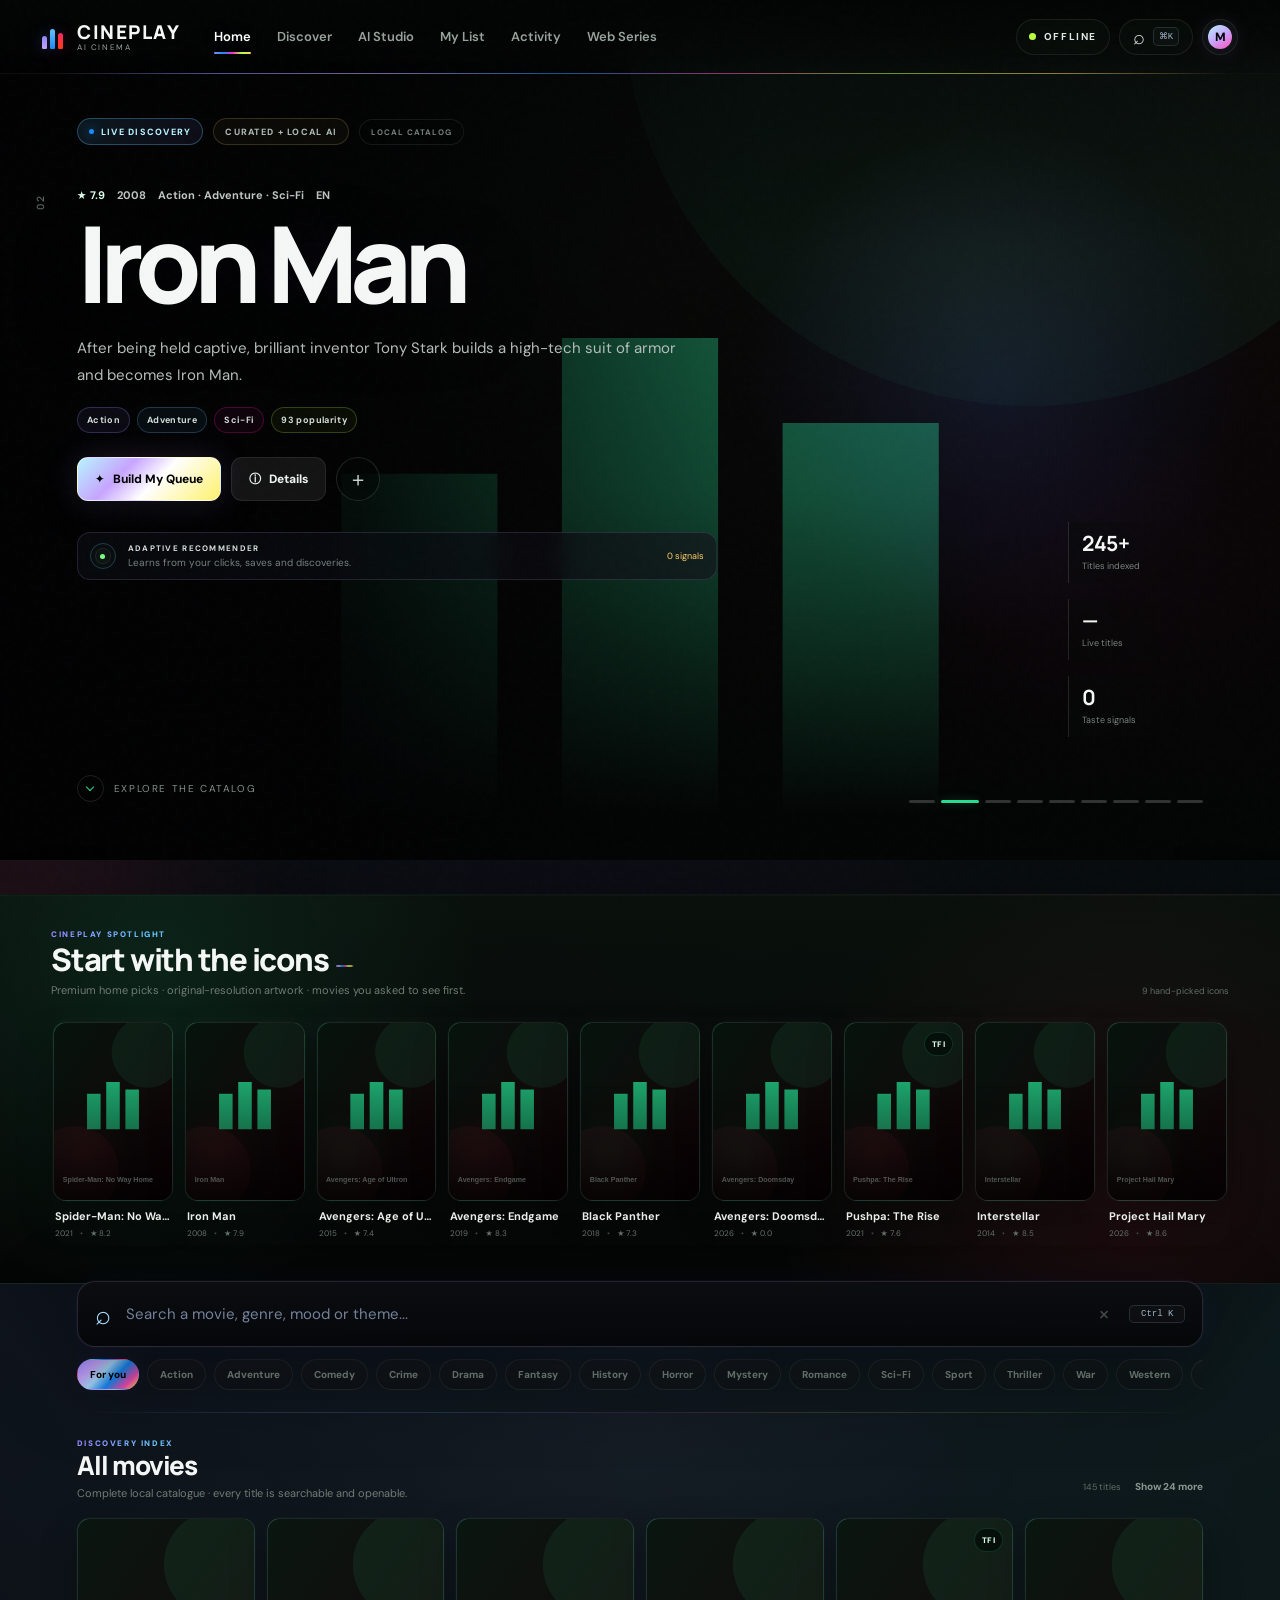
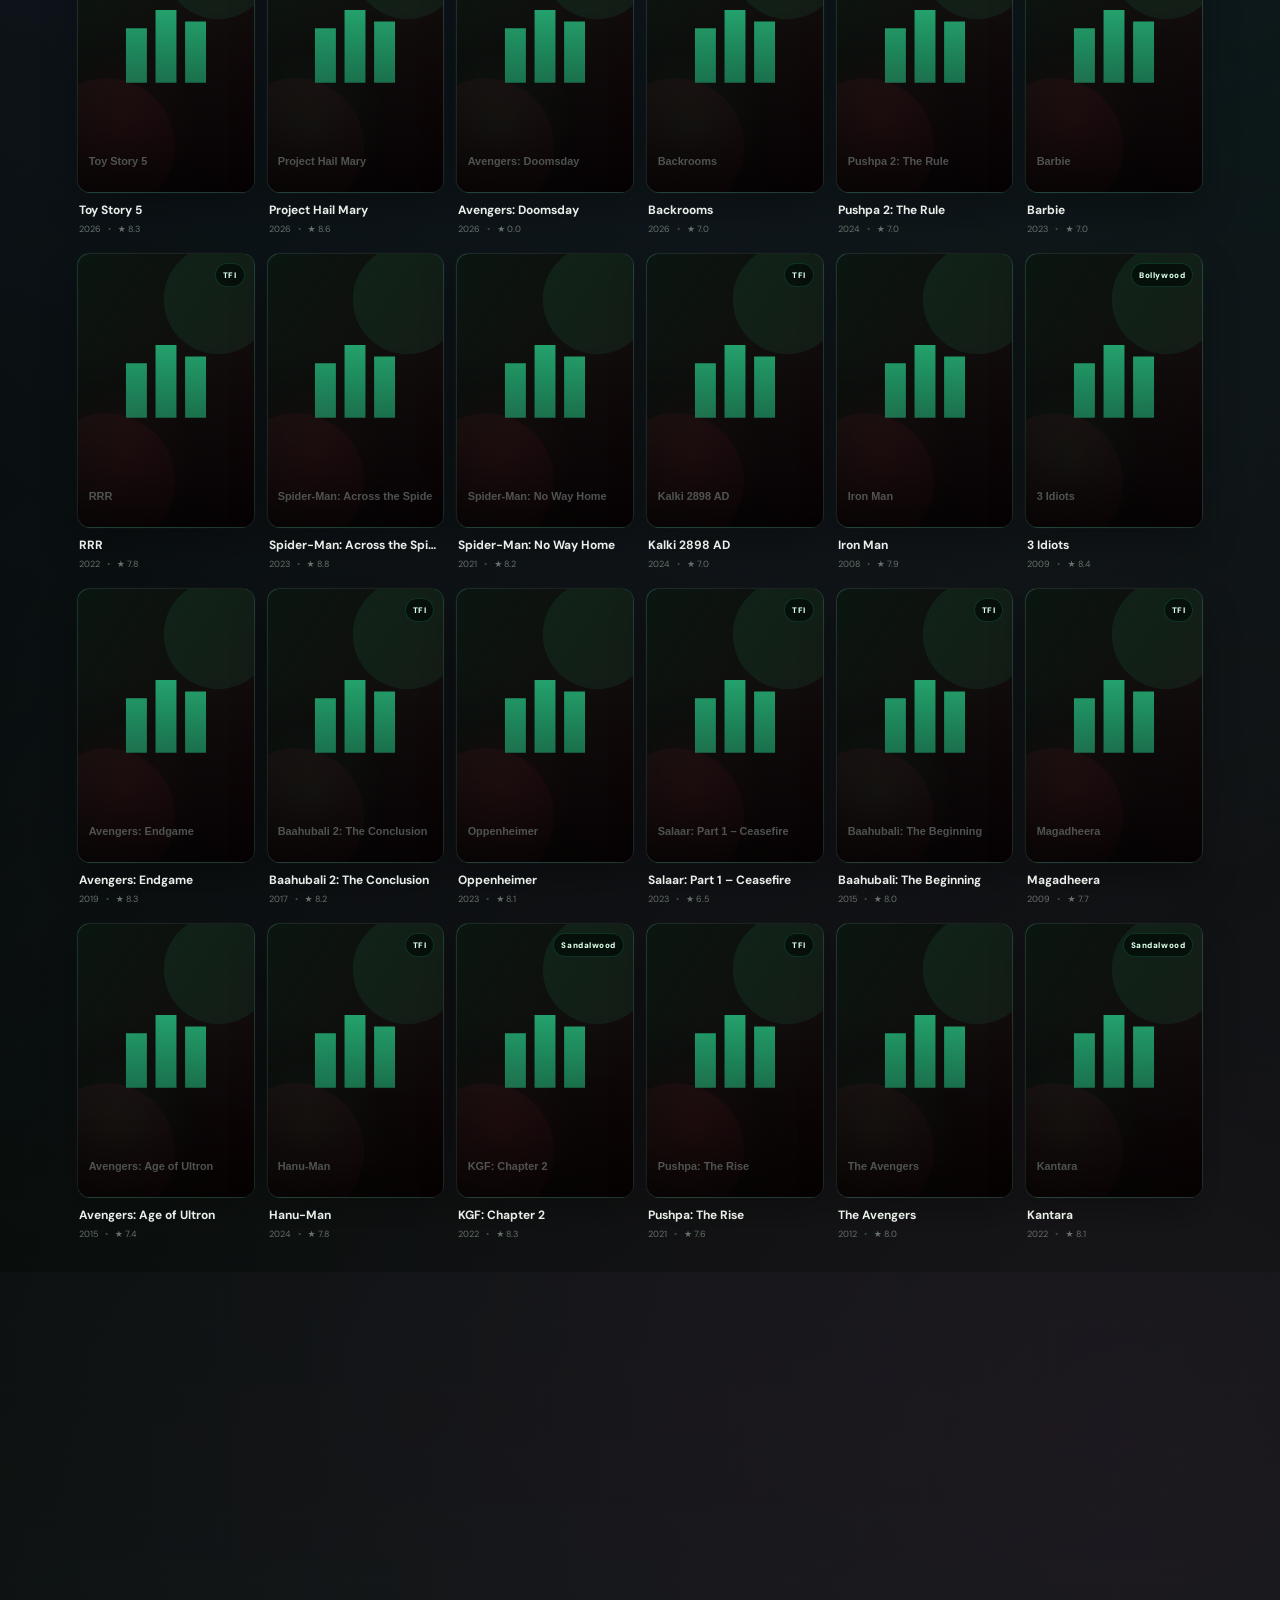
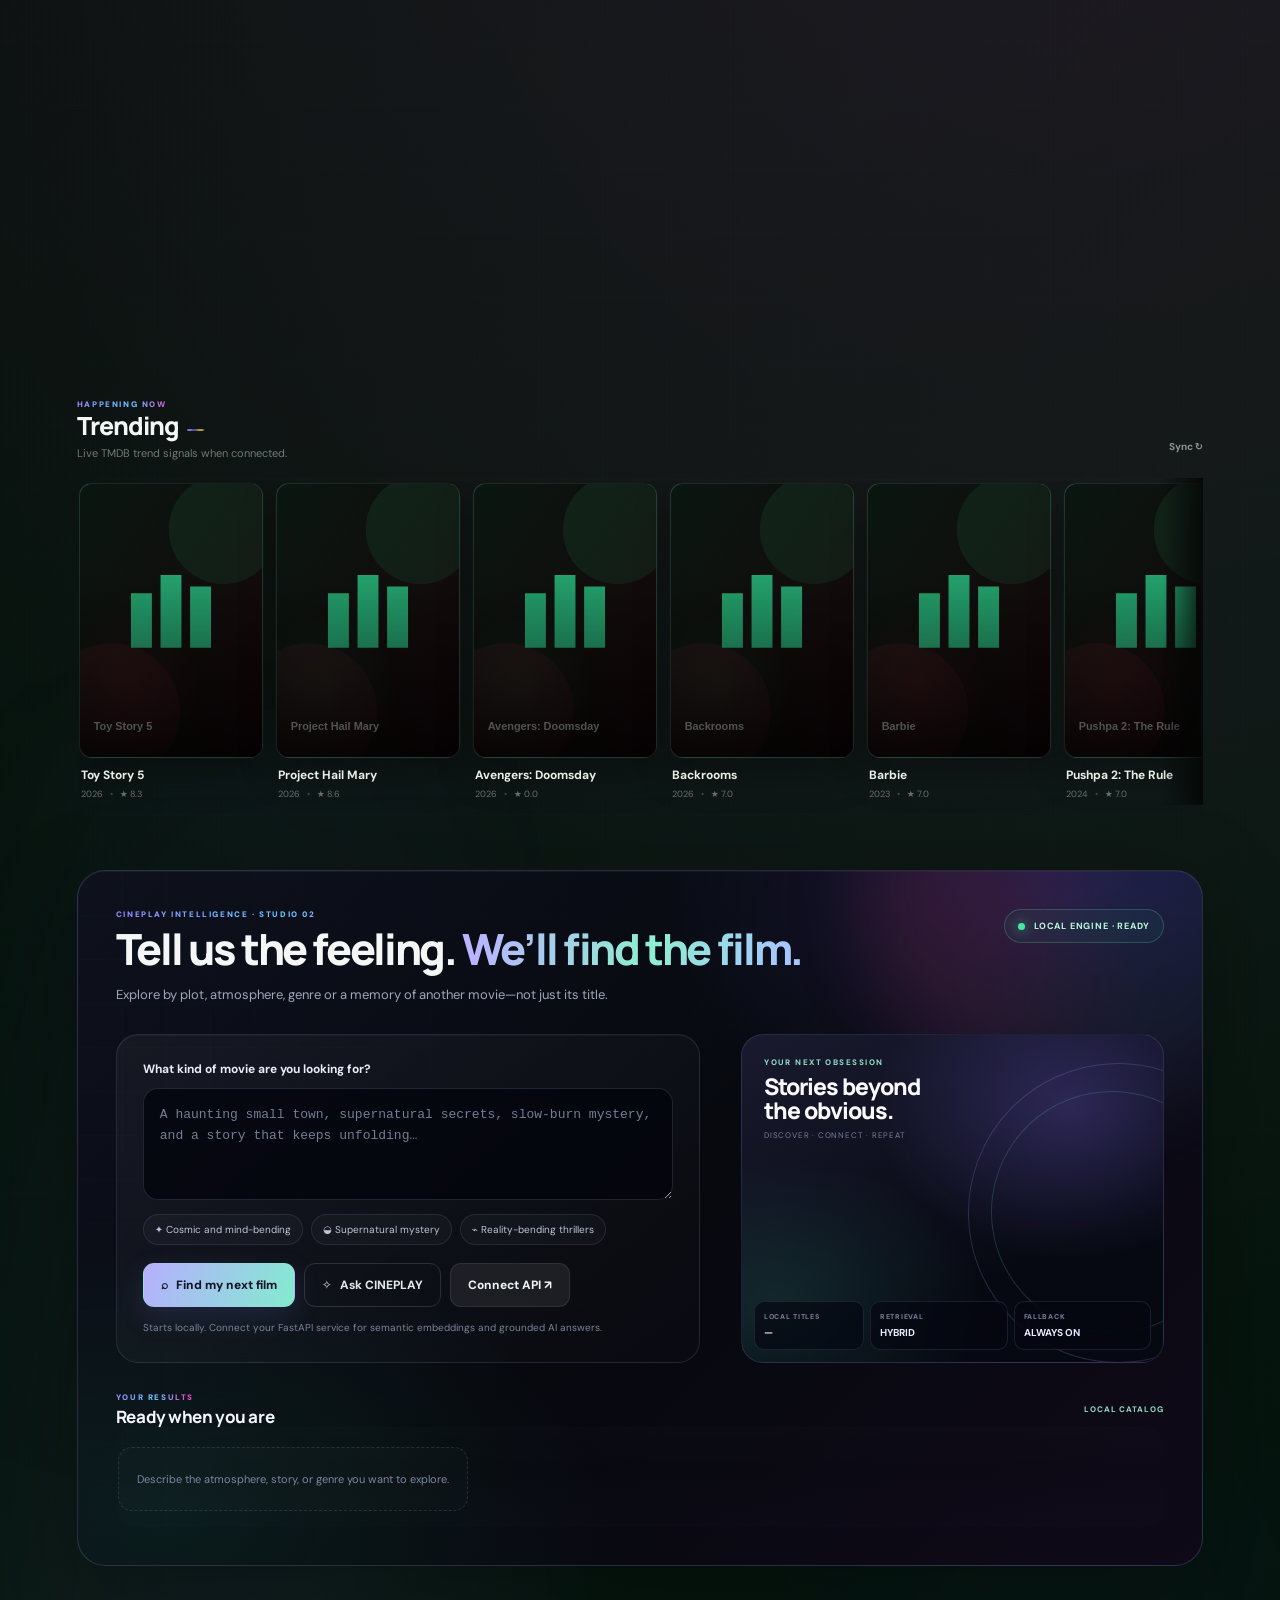
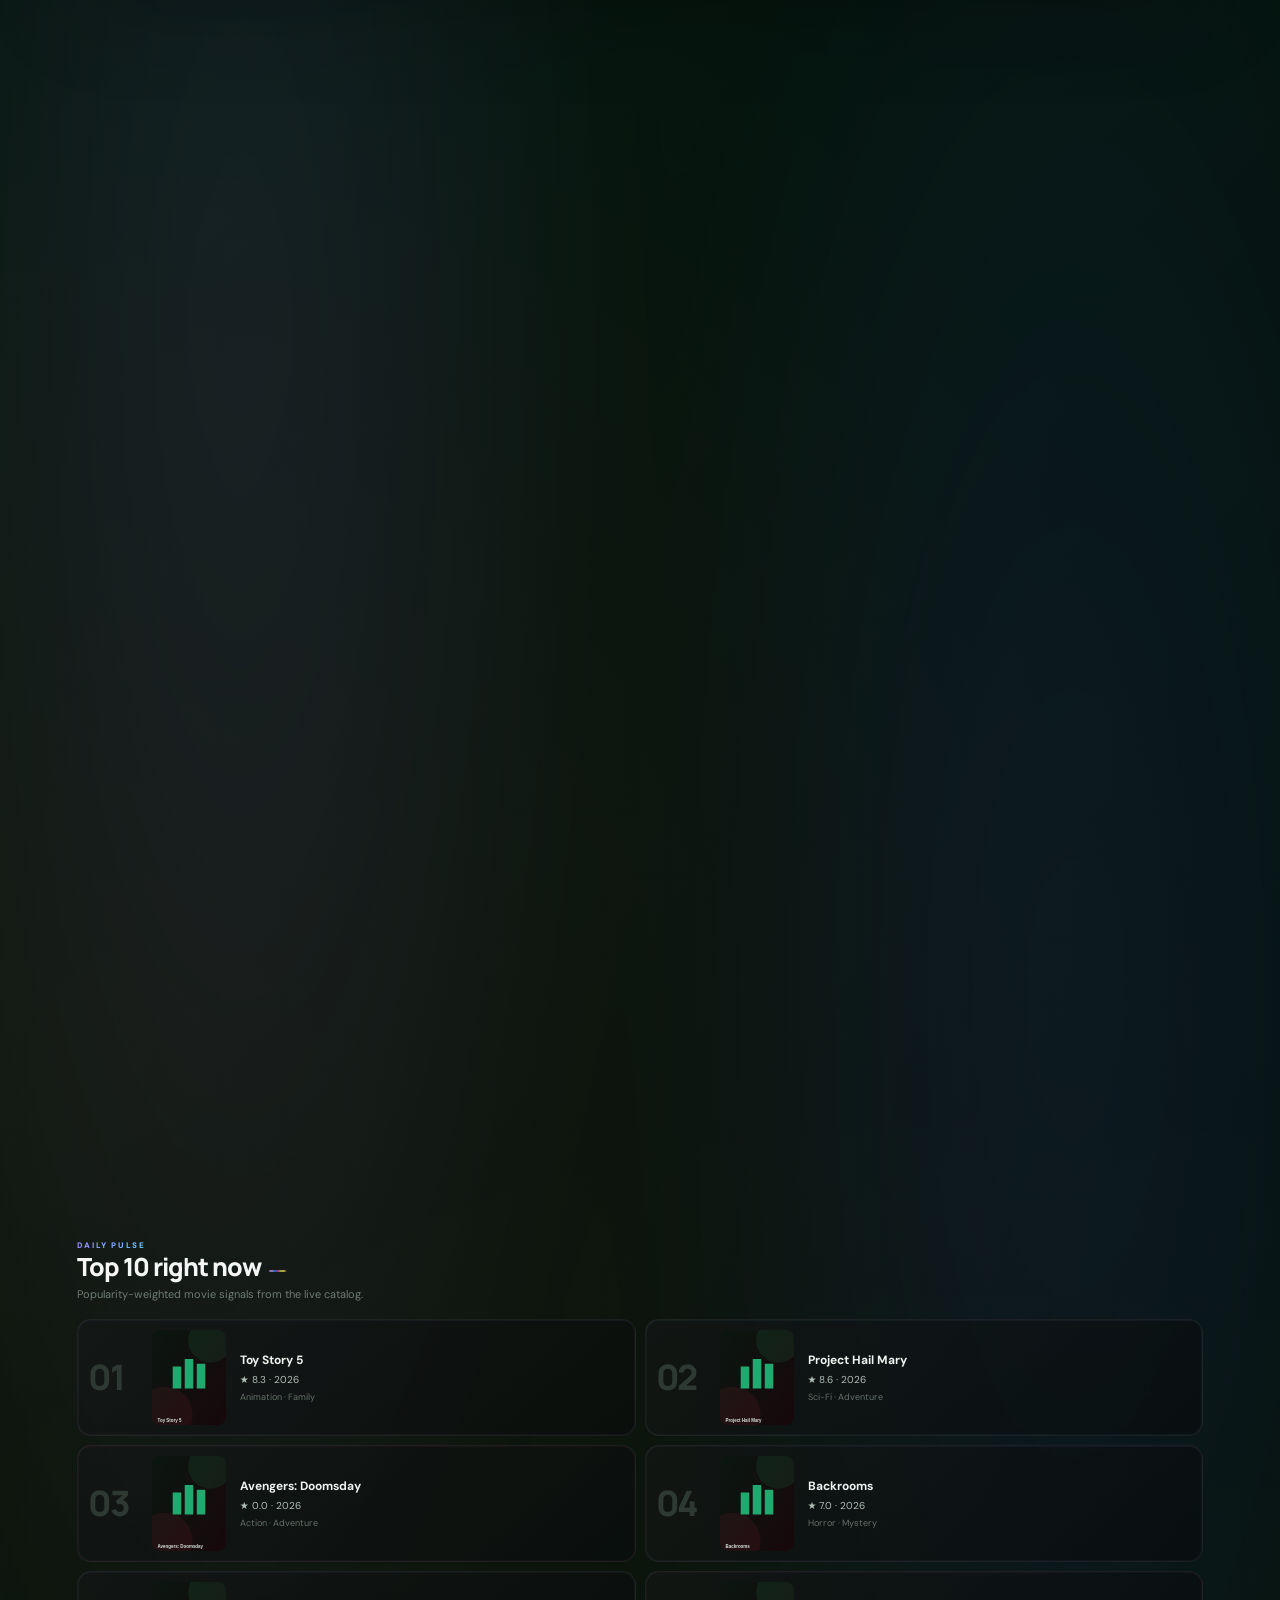
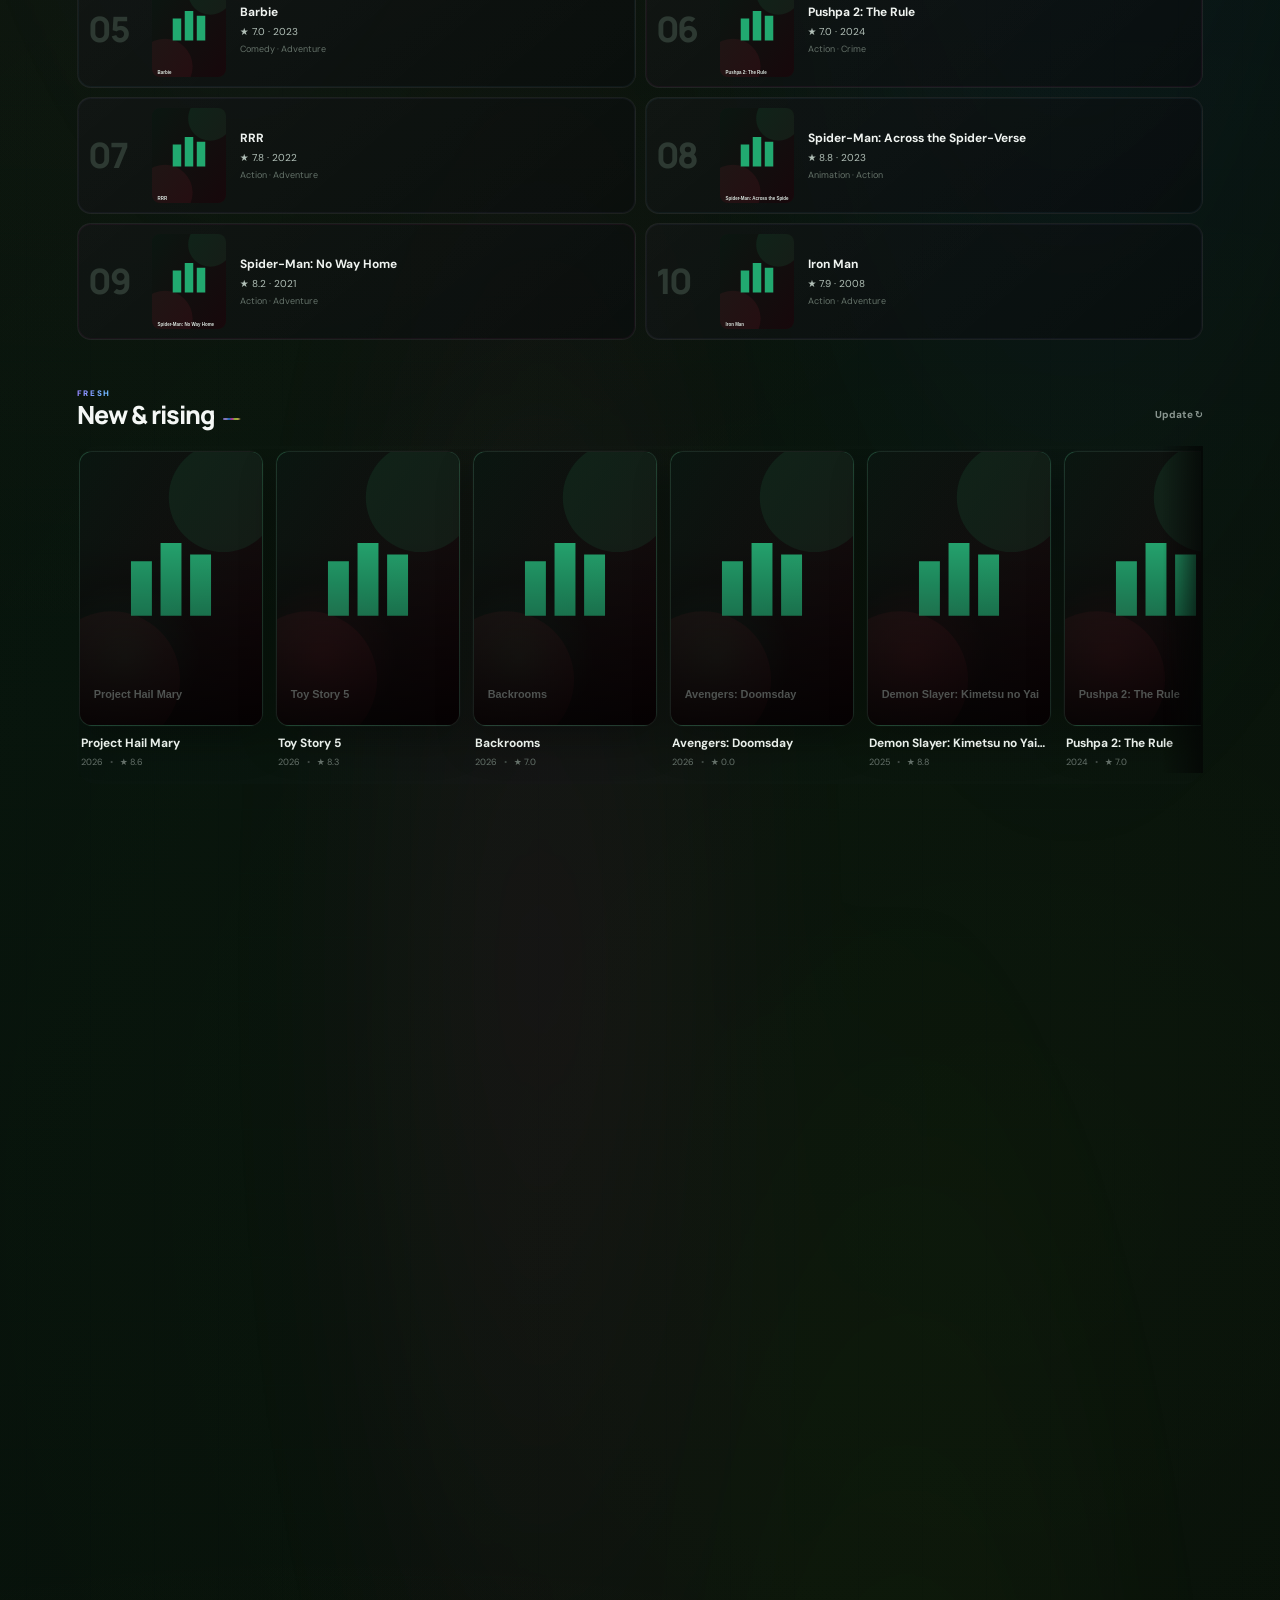
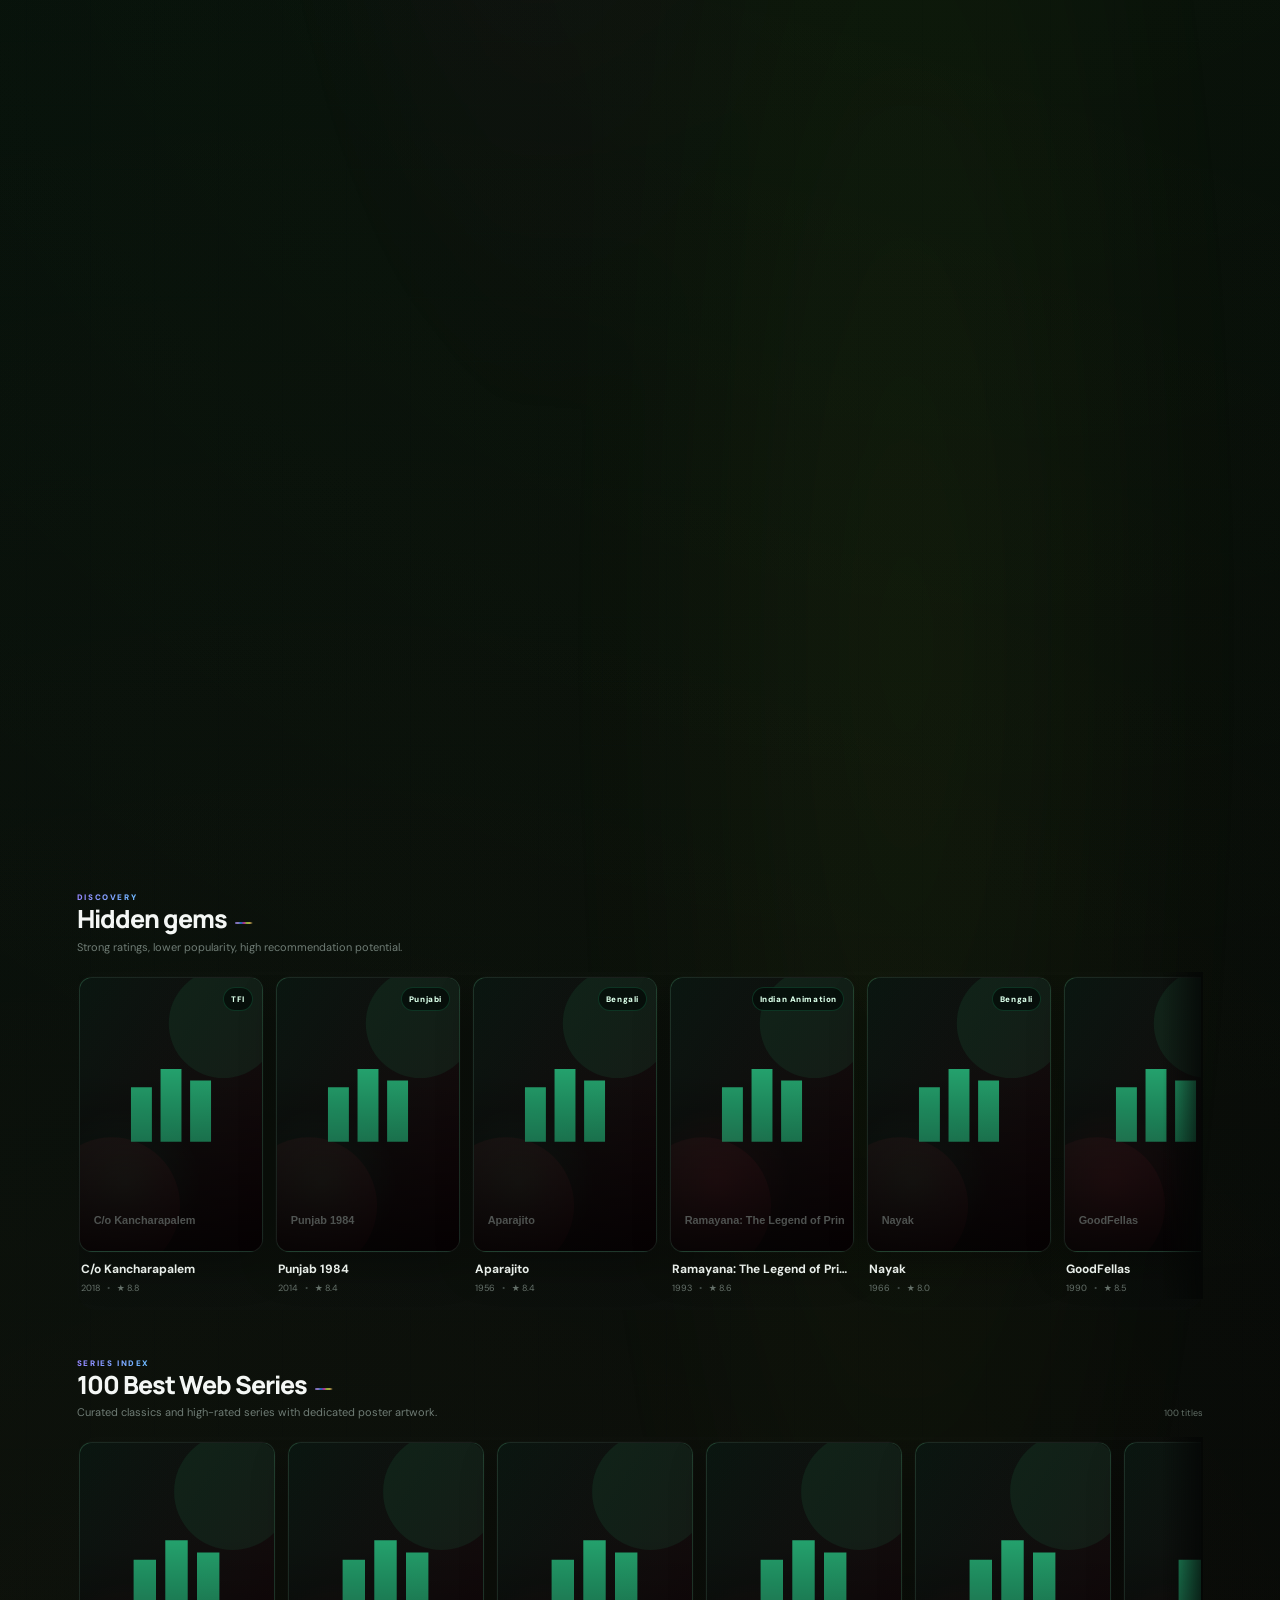
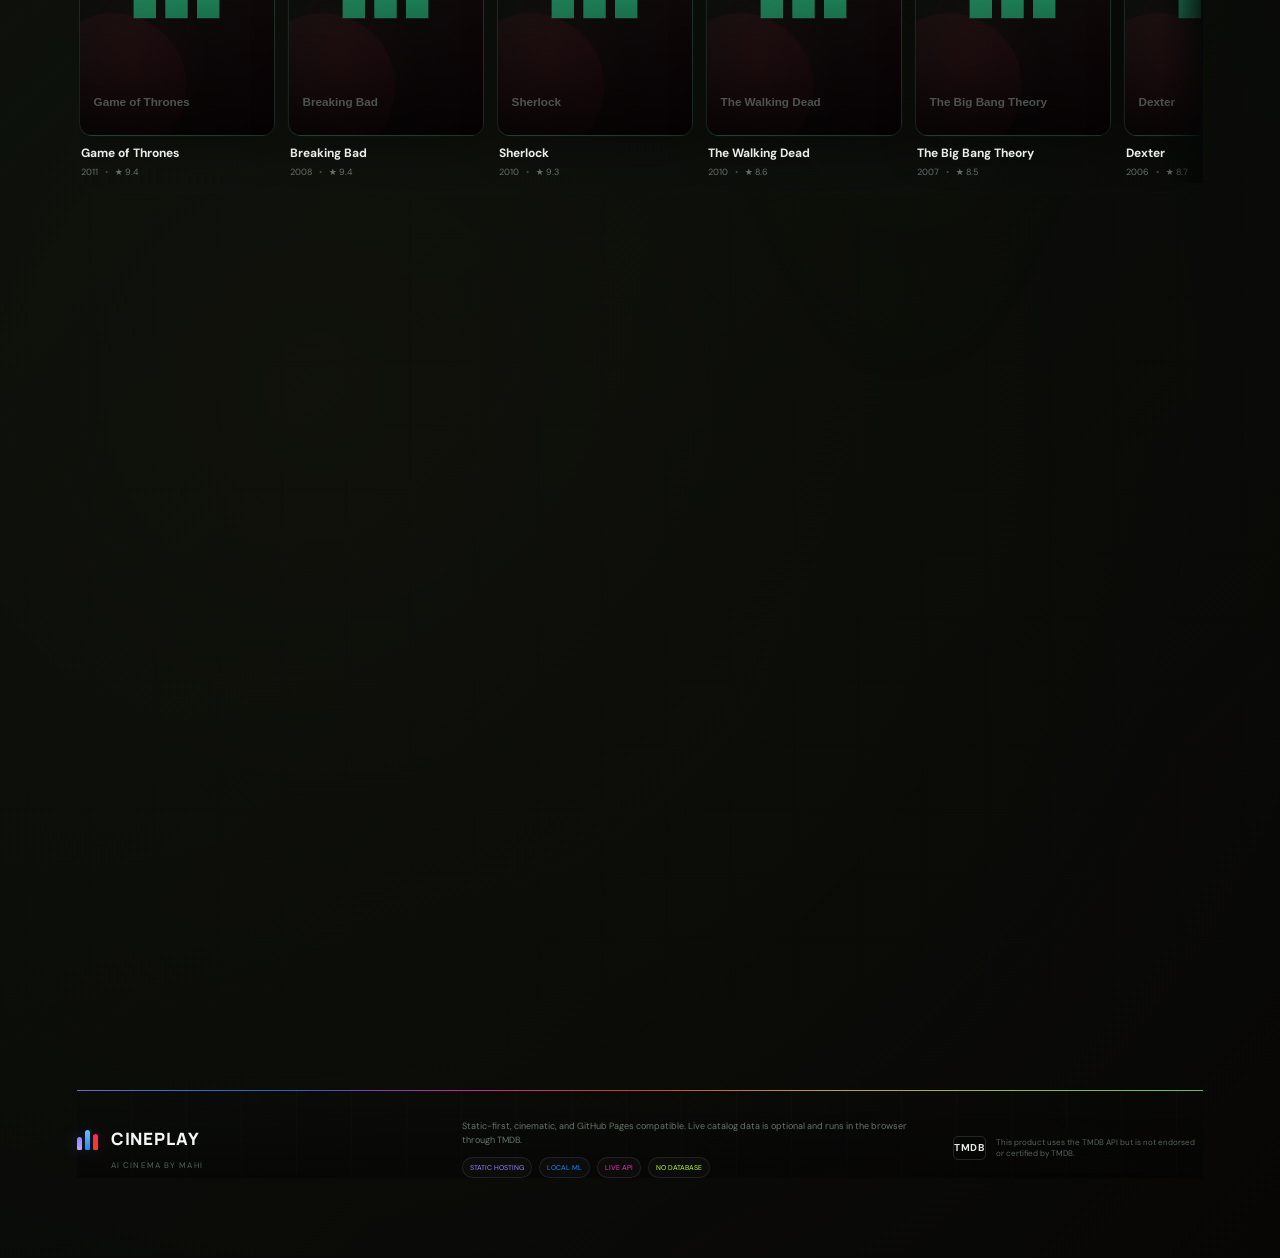
==== commit 289cf342: "fix: bust stale frontend asset cache for catalog pulse update" ====
--- a/index.html
+++ b/index.html
@@ -17,7 +17,7 @@
   <link href="https://fonts.googleapis.com/css2?family=DM+Sans:wght@400;500;600;700&family=Manrope:wght@500;600;700;800&display=swap" rel="stylesheet">
   <link rel="icon" href="assets/cineplay-icon.svg" type="image/svg+xml">
   <link rel="manifest" href="manifest.webmanifest">
-  <link rel="stylesheet" href="assets/styles.css?v=20261021-catalog-pulse02">
+  <link rel="stylesheet" href="assets/styles.css?v=20261021-catalog-pulse06">
 </head>
 <body>
 
@@ -507,6 +507,6 @@
   </script>
   <script src="data/movies.js?v=20261005-21"></script>
   <script src="data/series.js?v=20261005-21"></script>
-  <script src="assets/app.js?v=20261021-catalog-pulse03"></script>
+  <script src="assets/app.js?v=20261021-catalog-pulse06"></script>
 </body>
 </html>
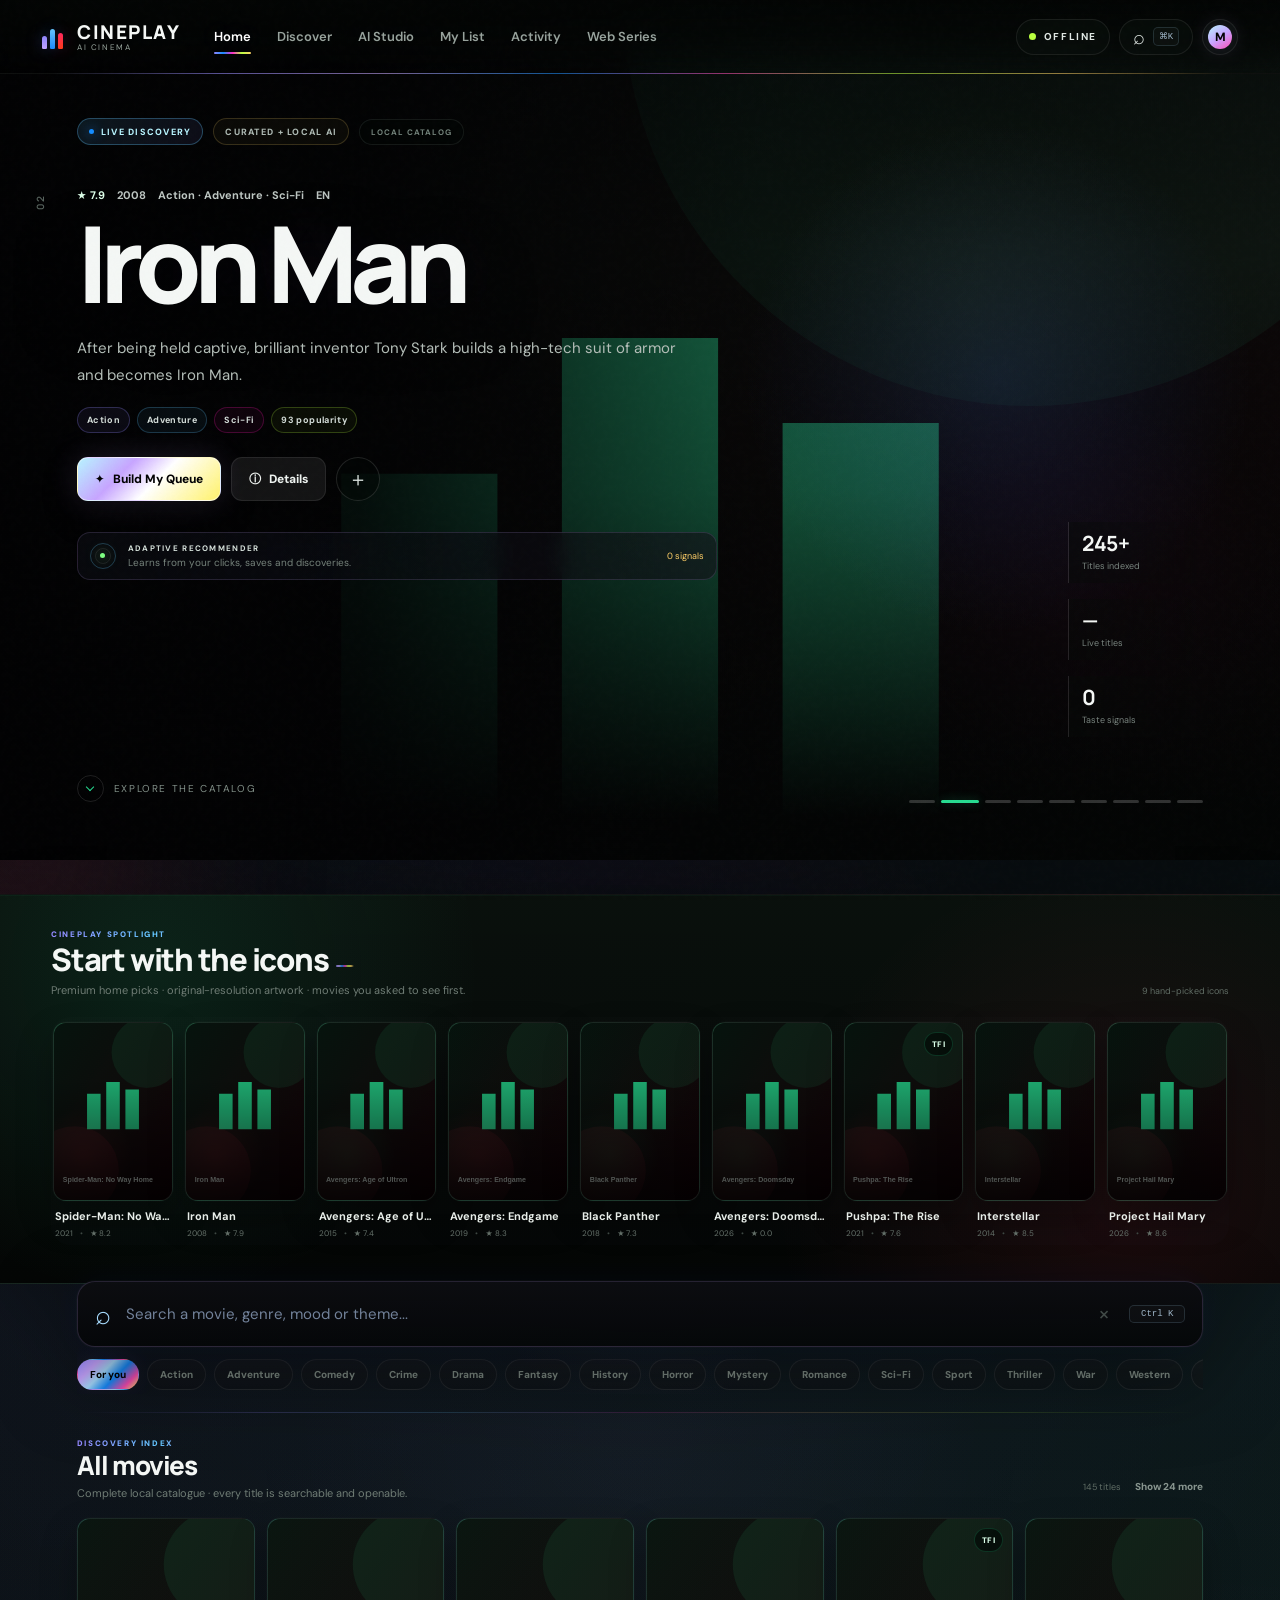
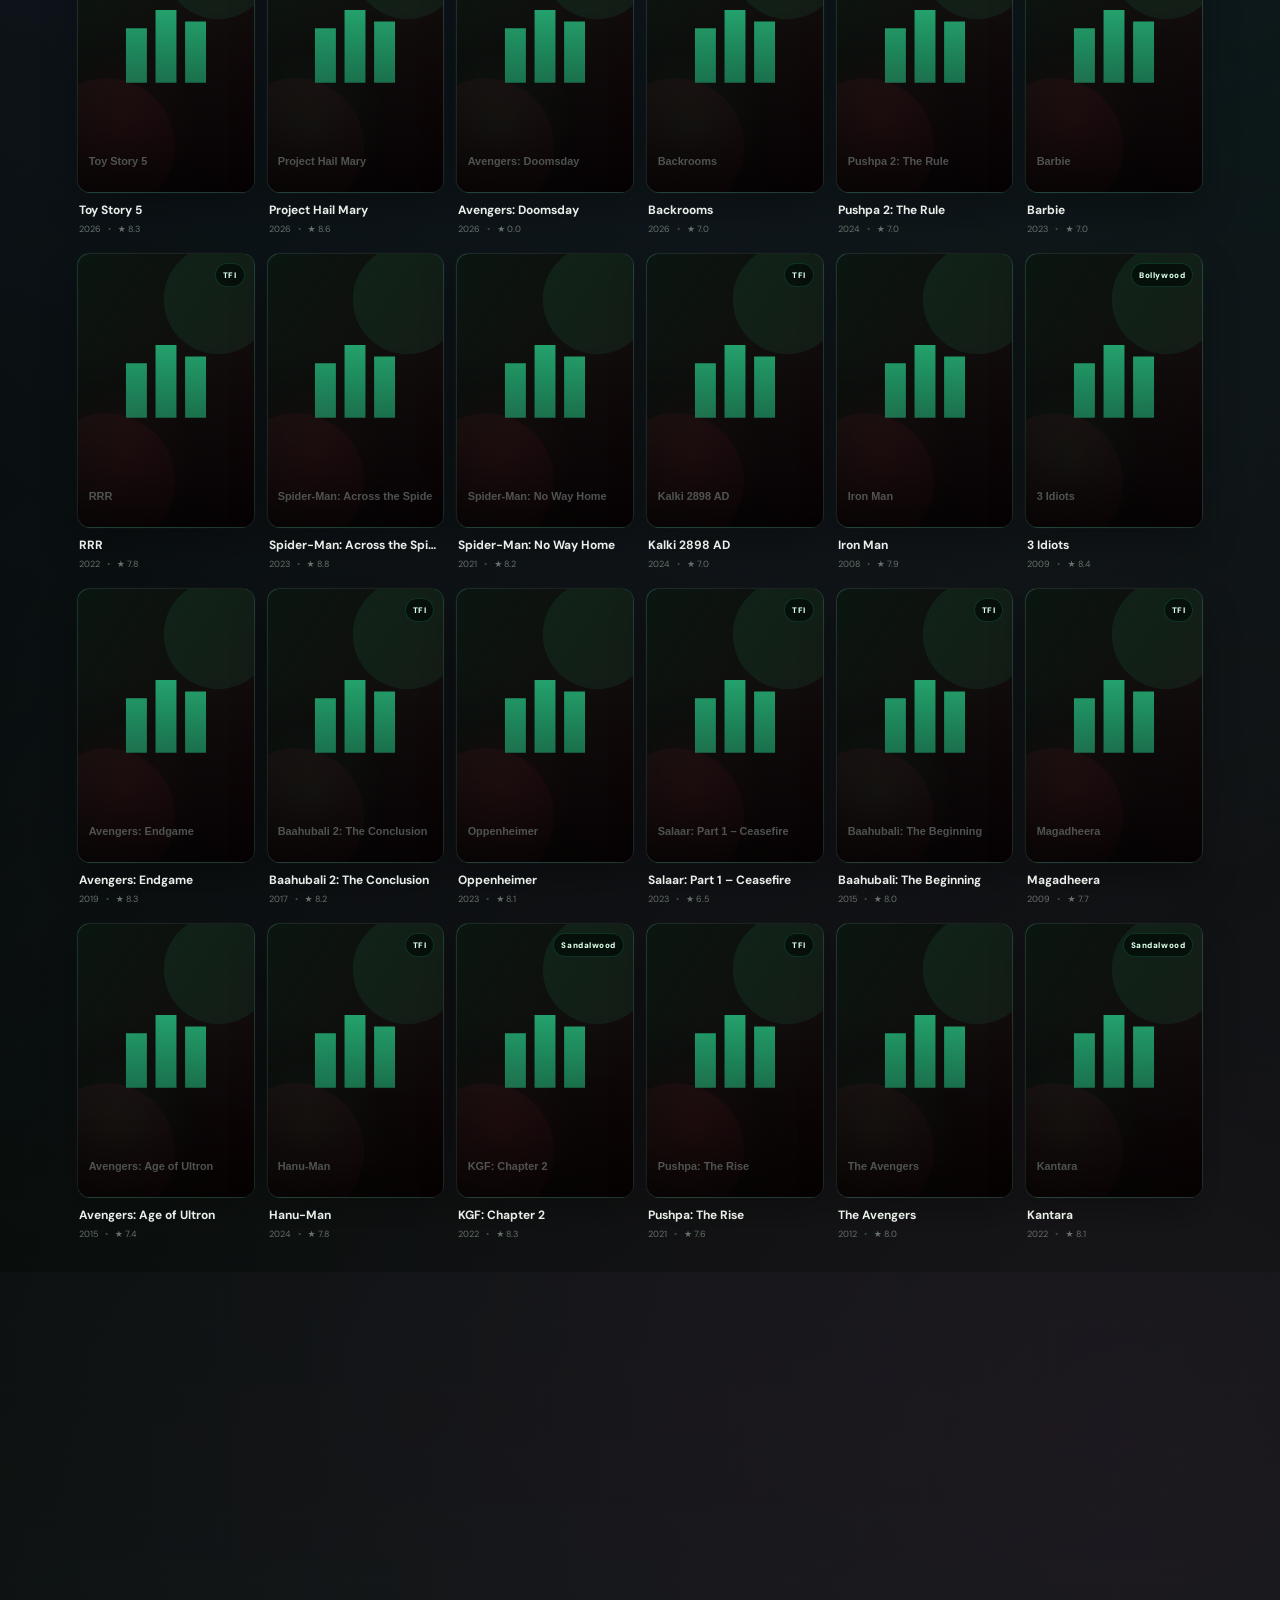
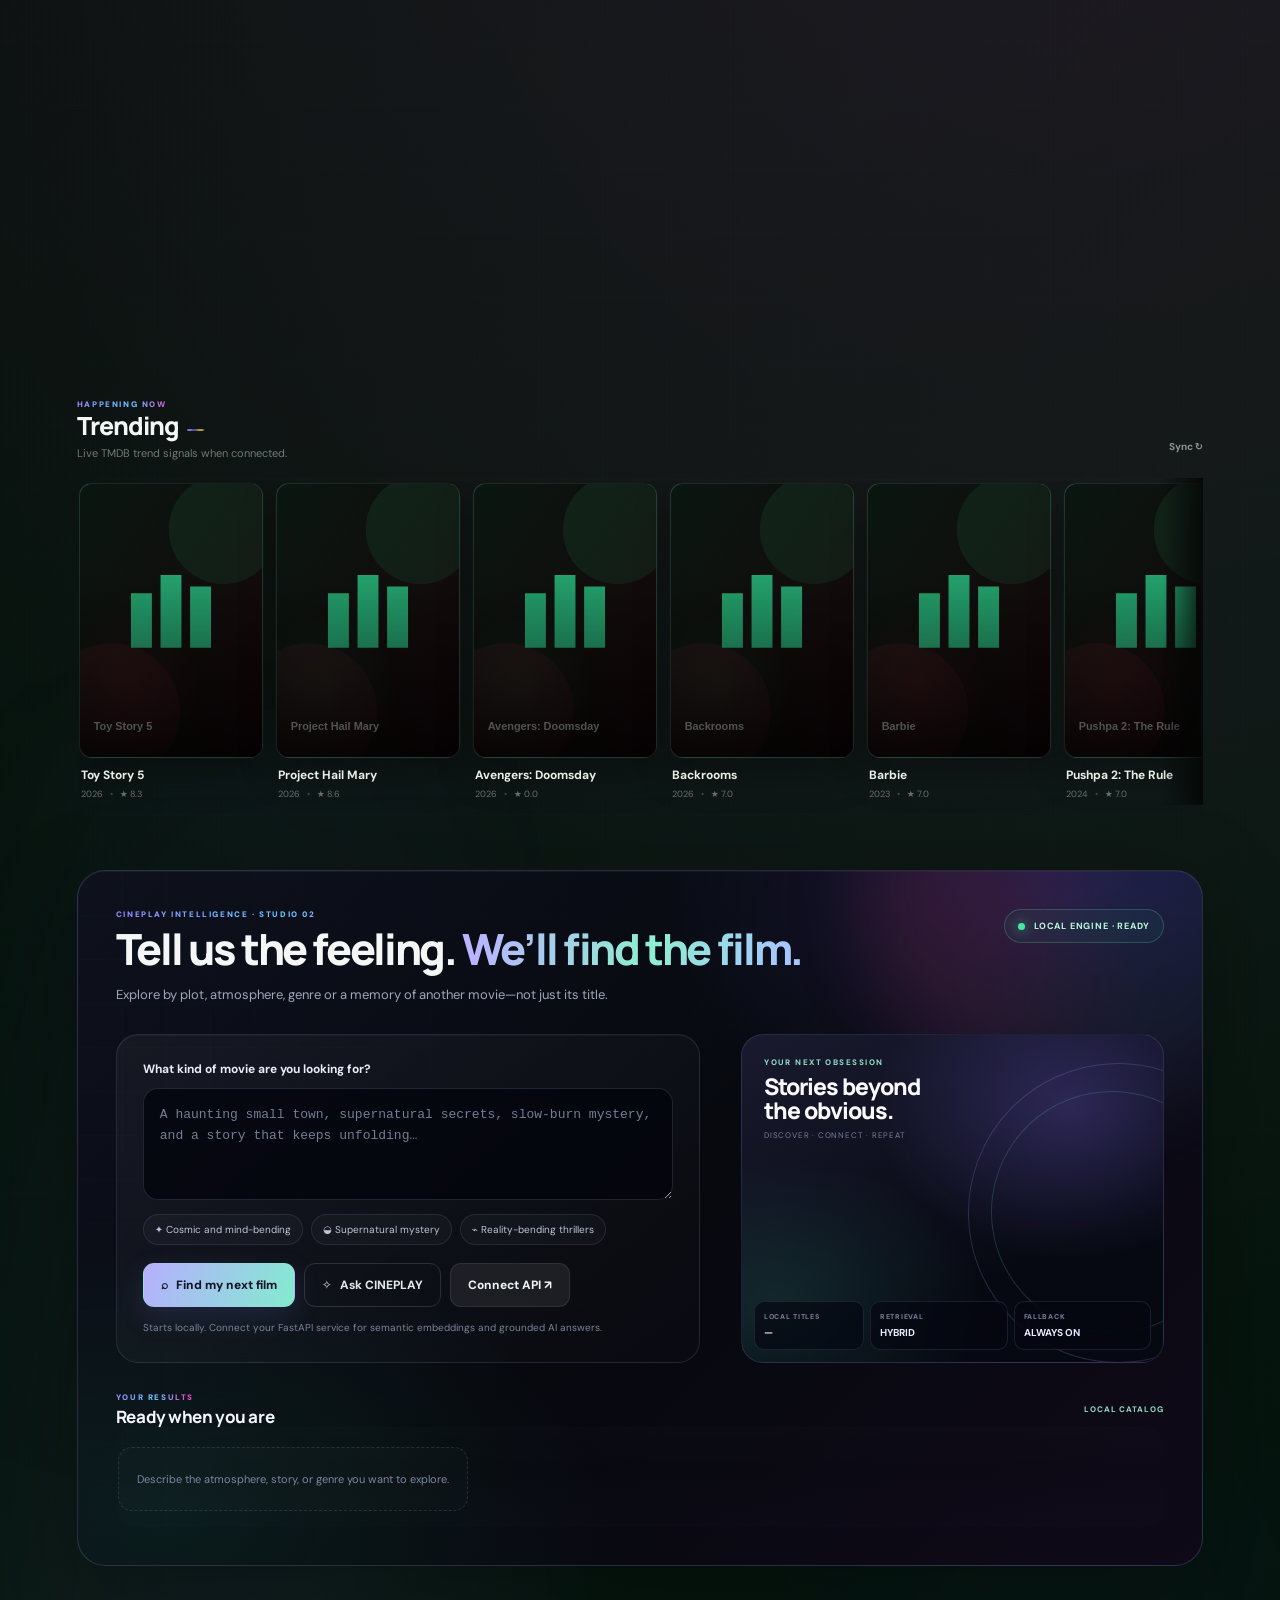
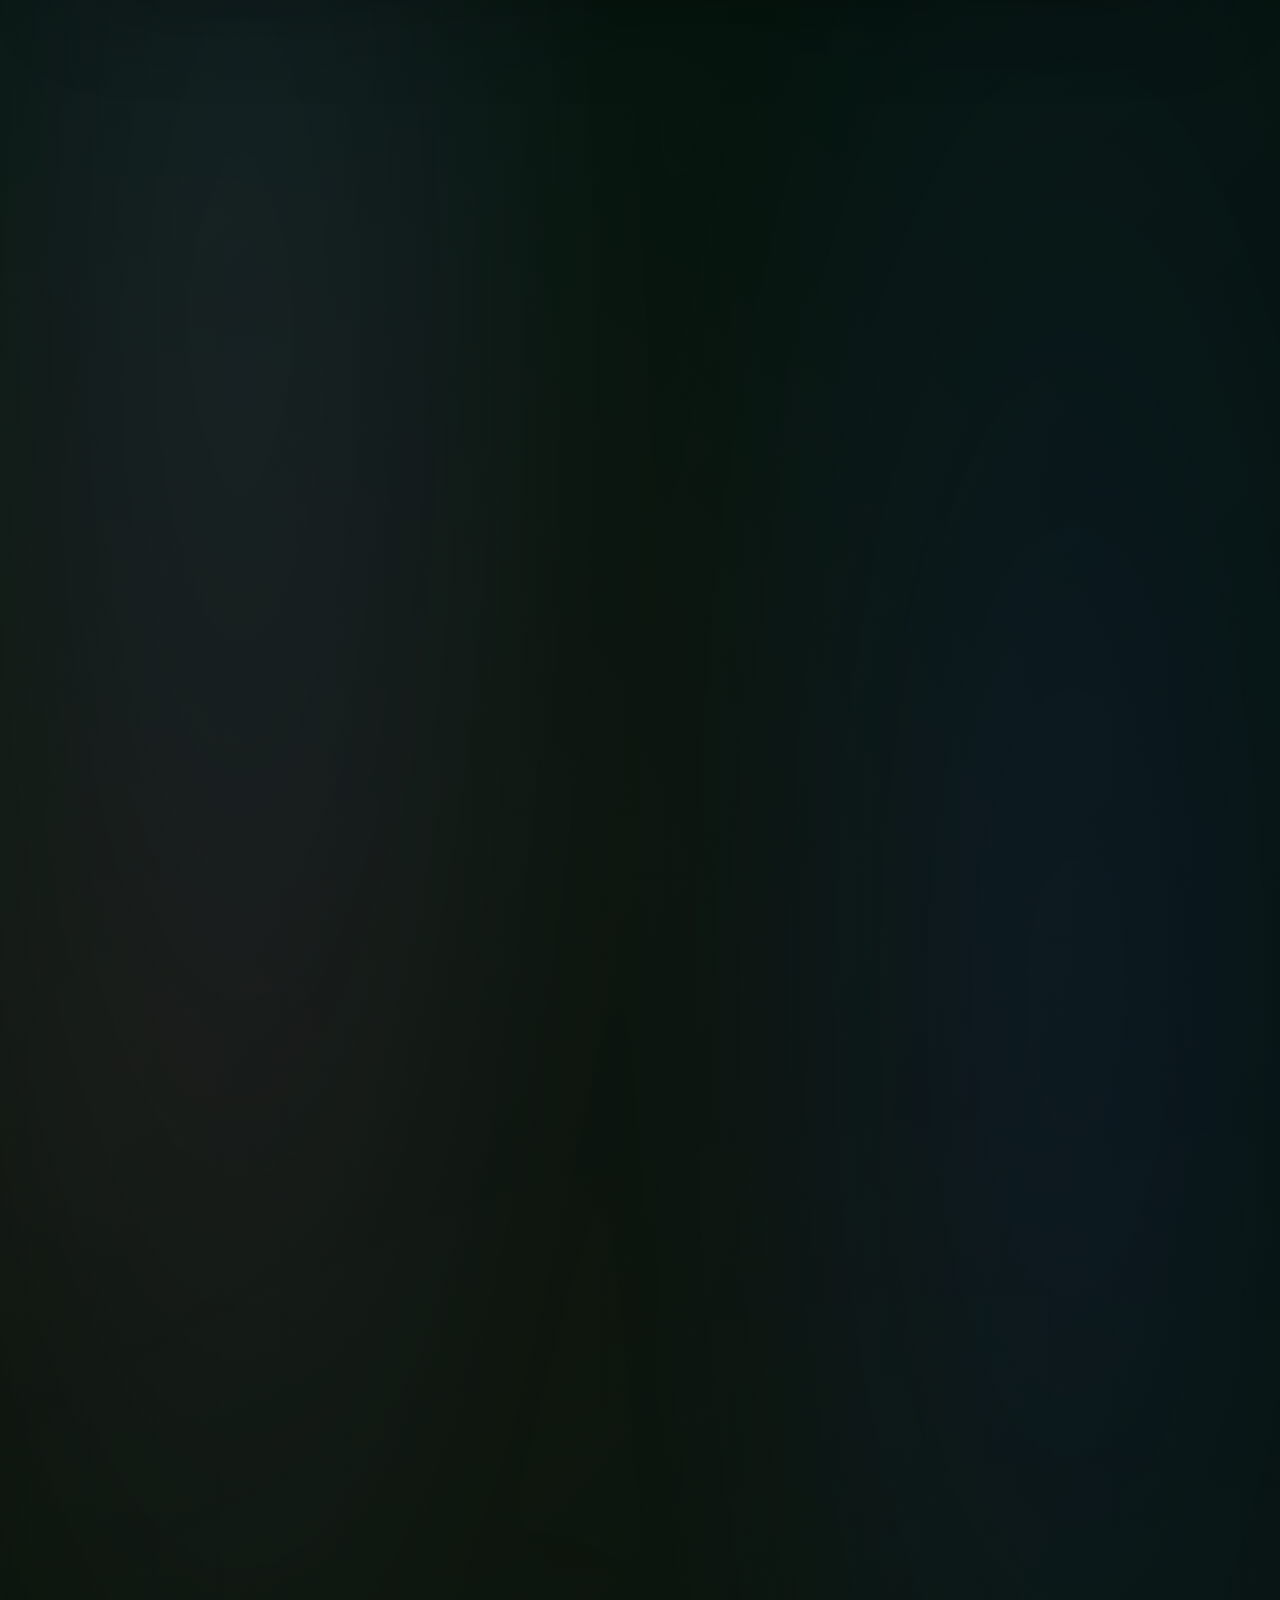
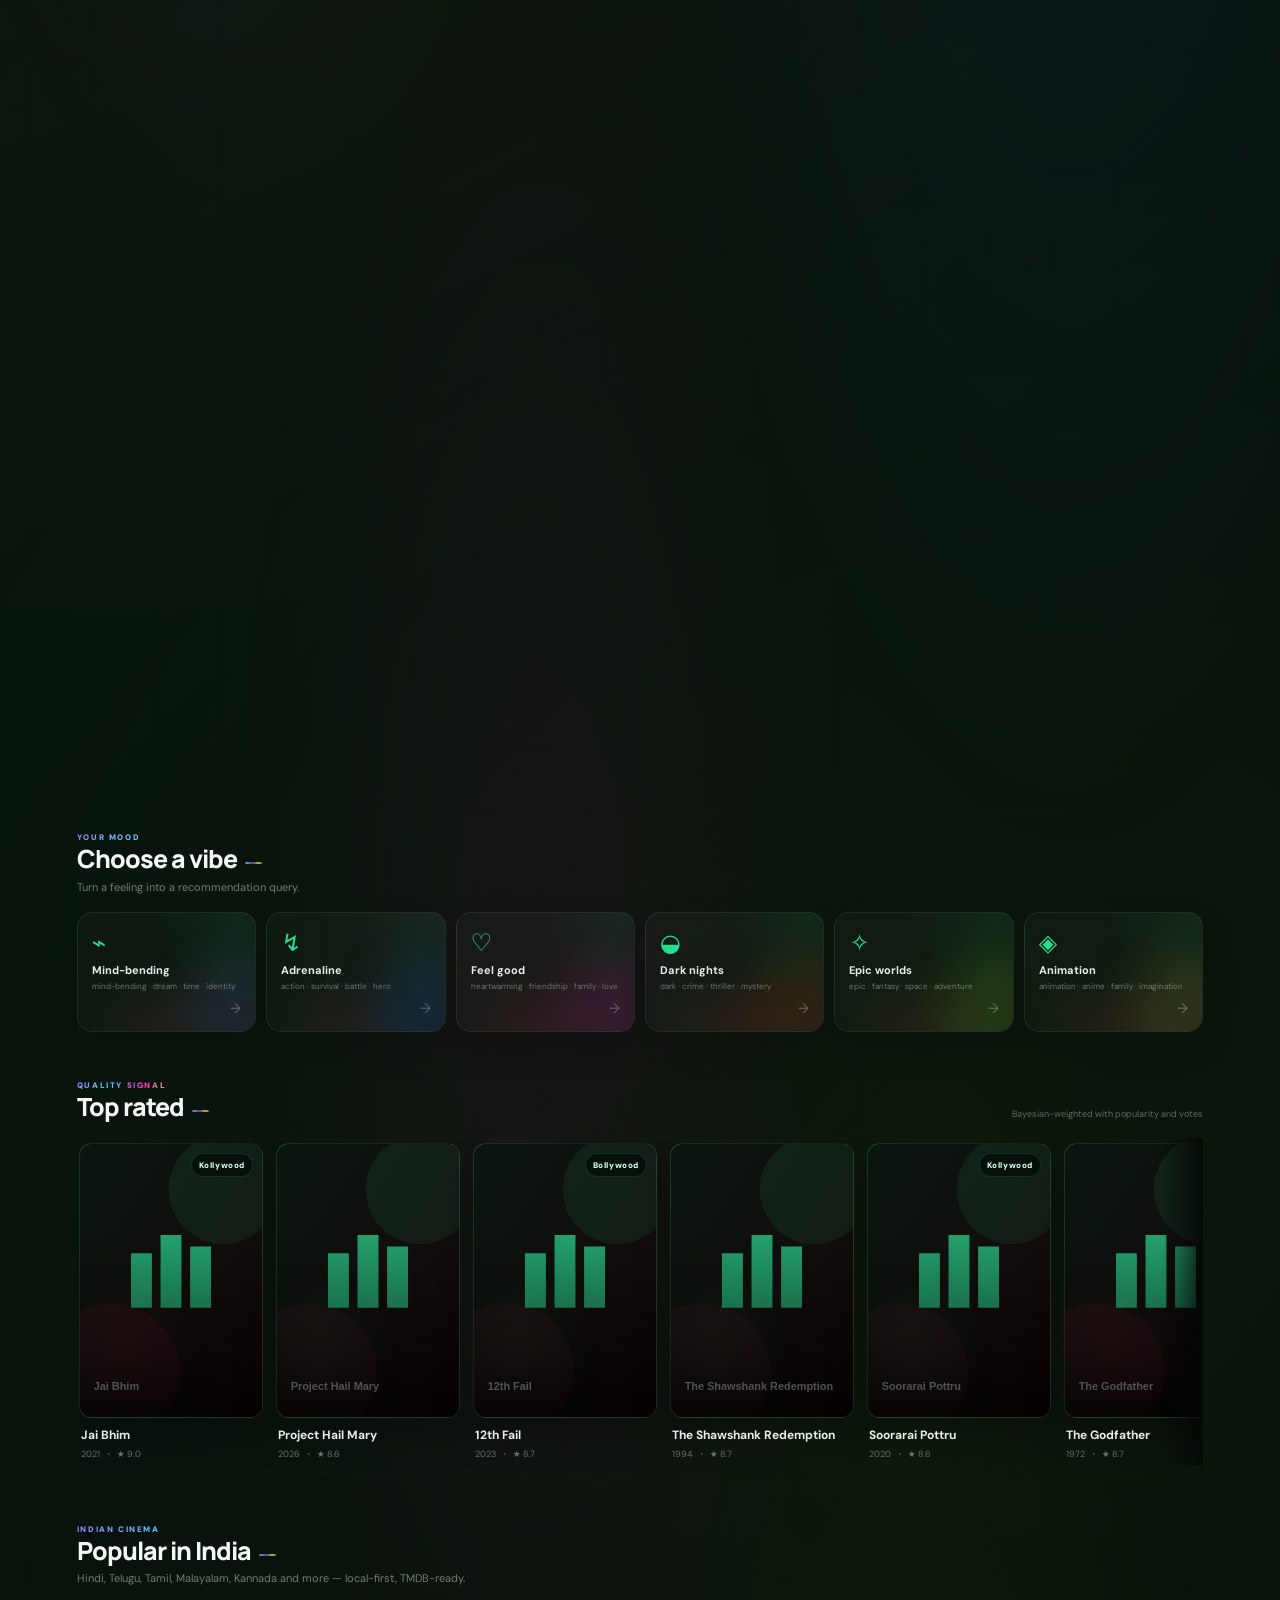
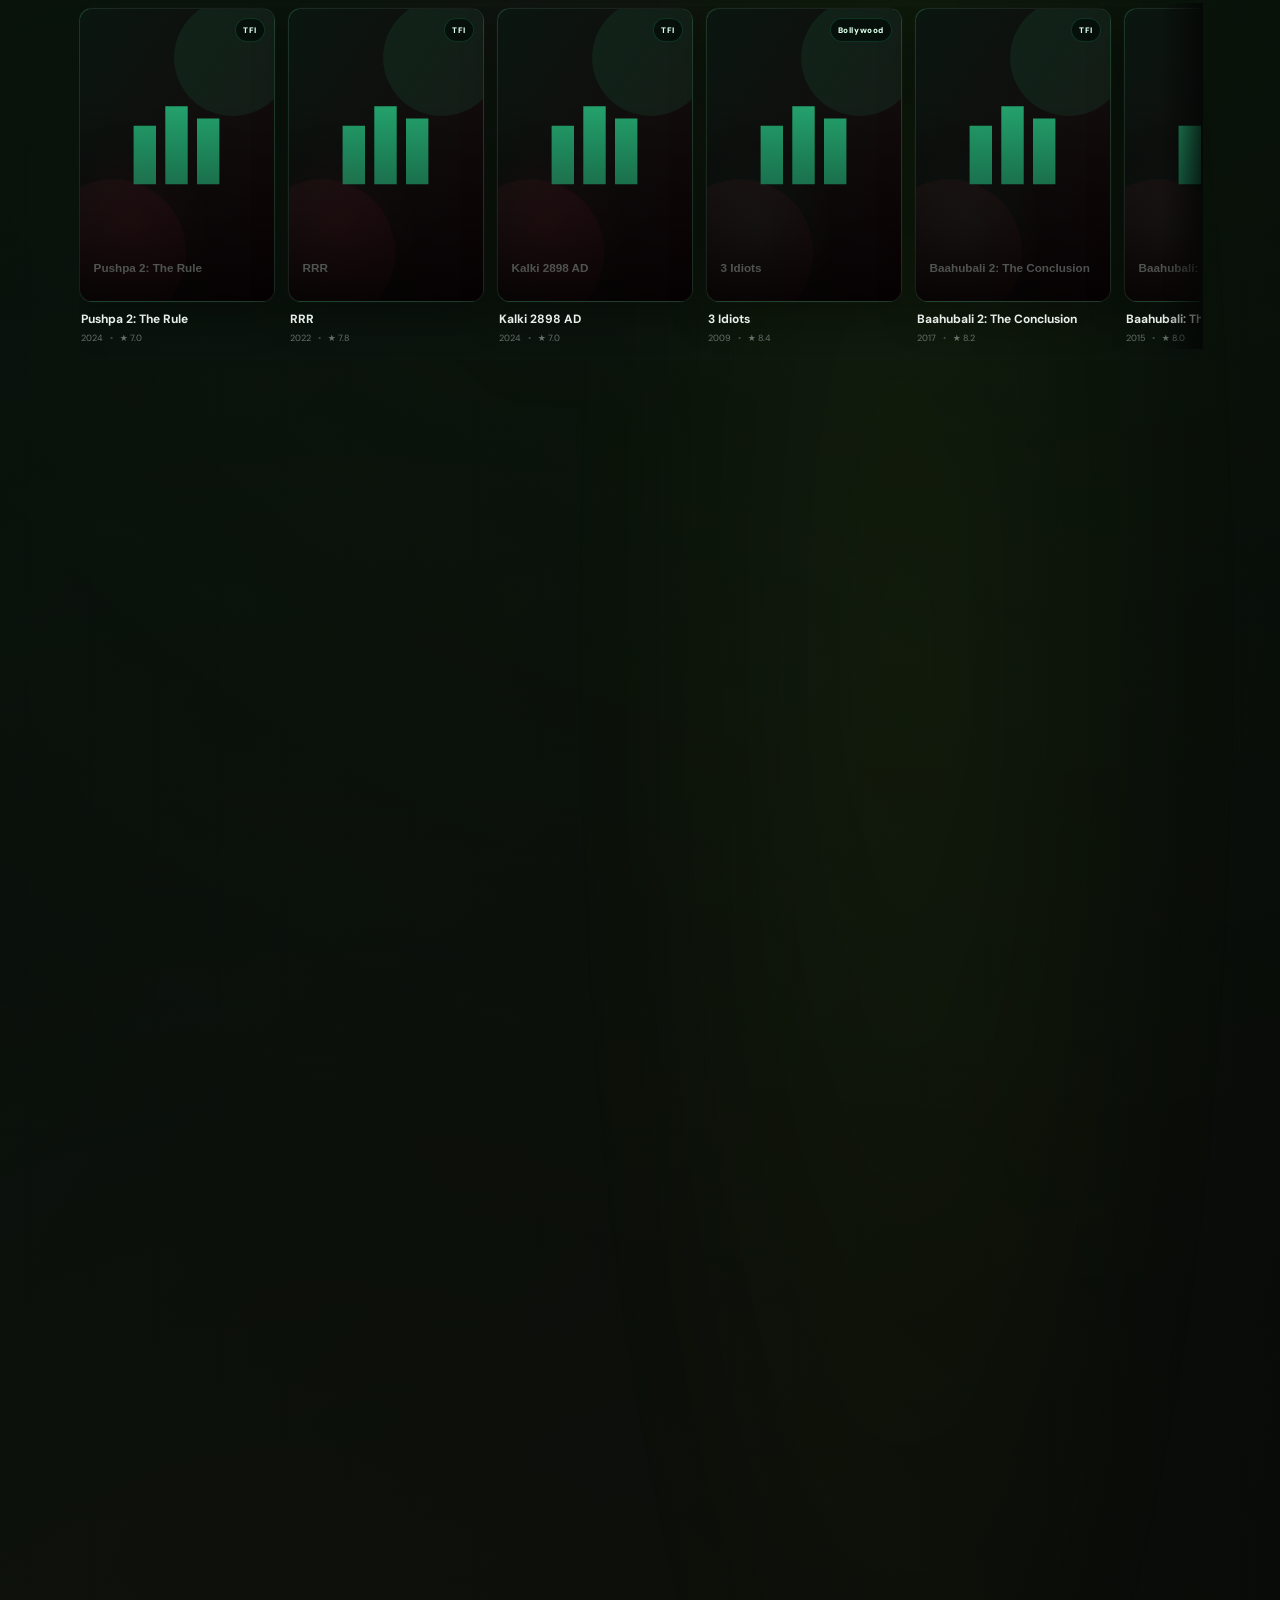
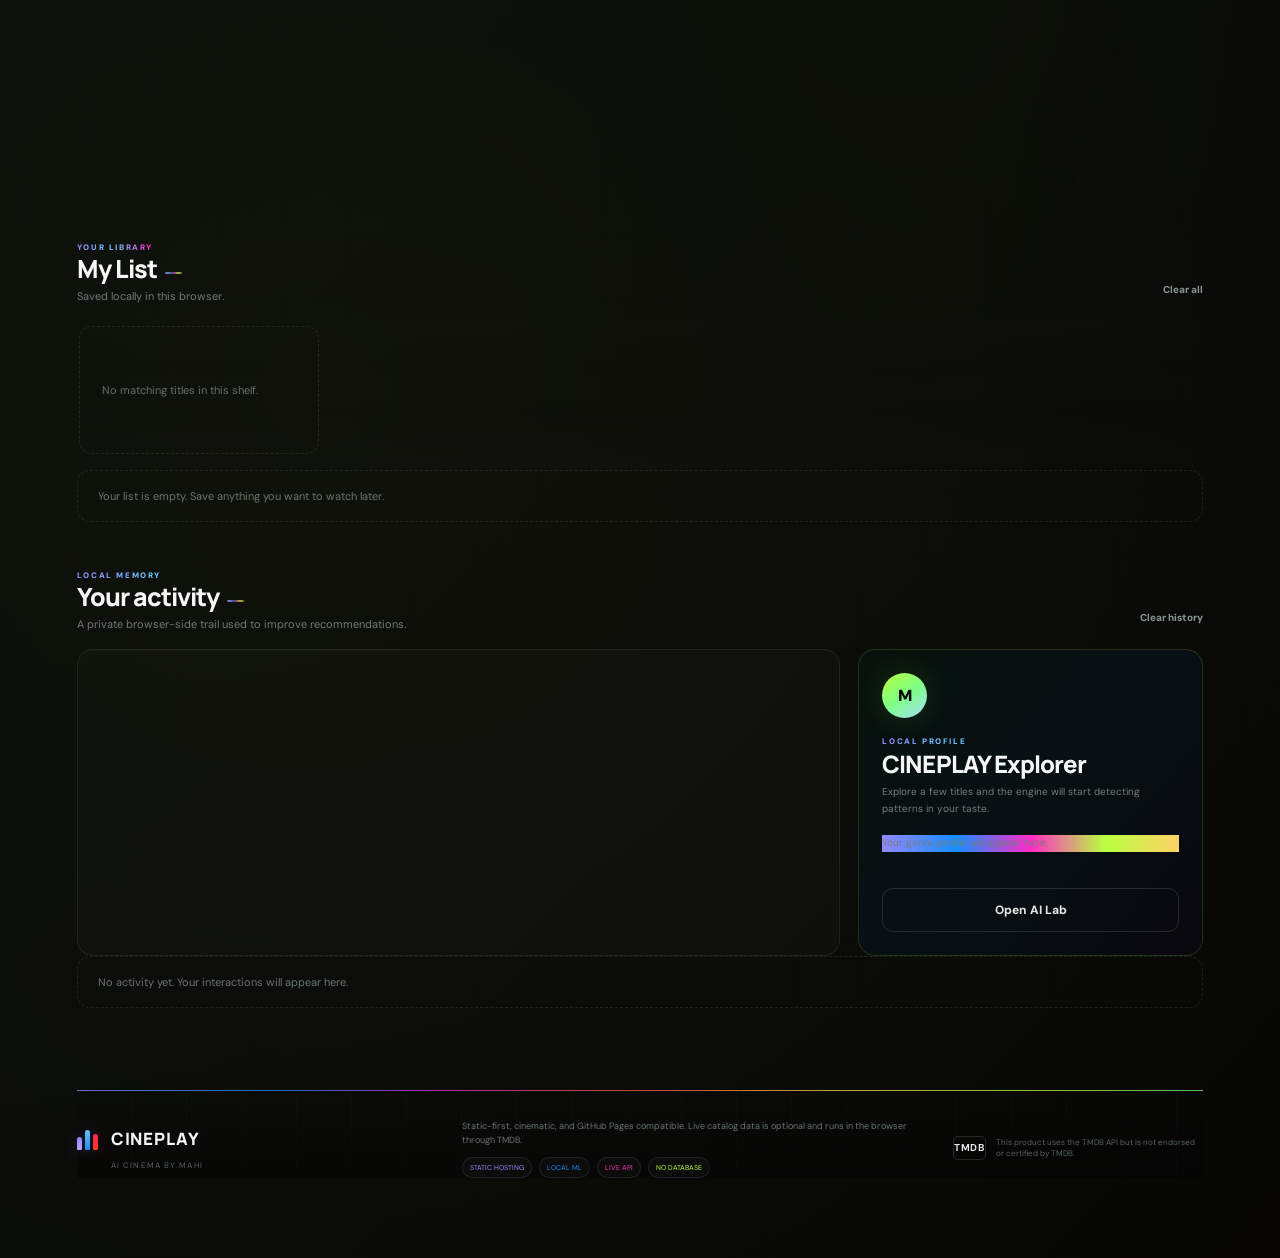
==== commit cf354e2b: "fix: append filter pages directly and instrument browser regression" ====
--- a/index.html
+++ b/index.html
@@ -507,6 +507,6 @@
   </script>
   <script src="data/movies.js?v=20261005-21"></script>
   <script src="data/series.js?v=20261005-21"></script>
-  <script src="assets/app.js?v=20261021-catalog-pulse06"></script>
+  <script src="assets/app.js?v=20261021-catalog-pulse07"></script>
 </body>
 </html>
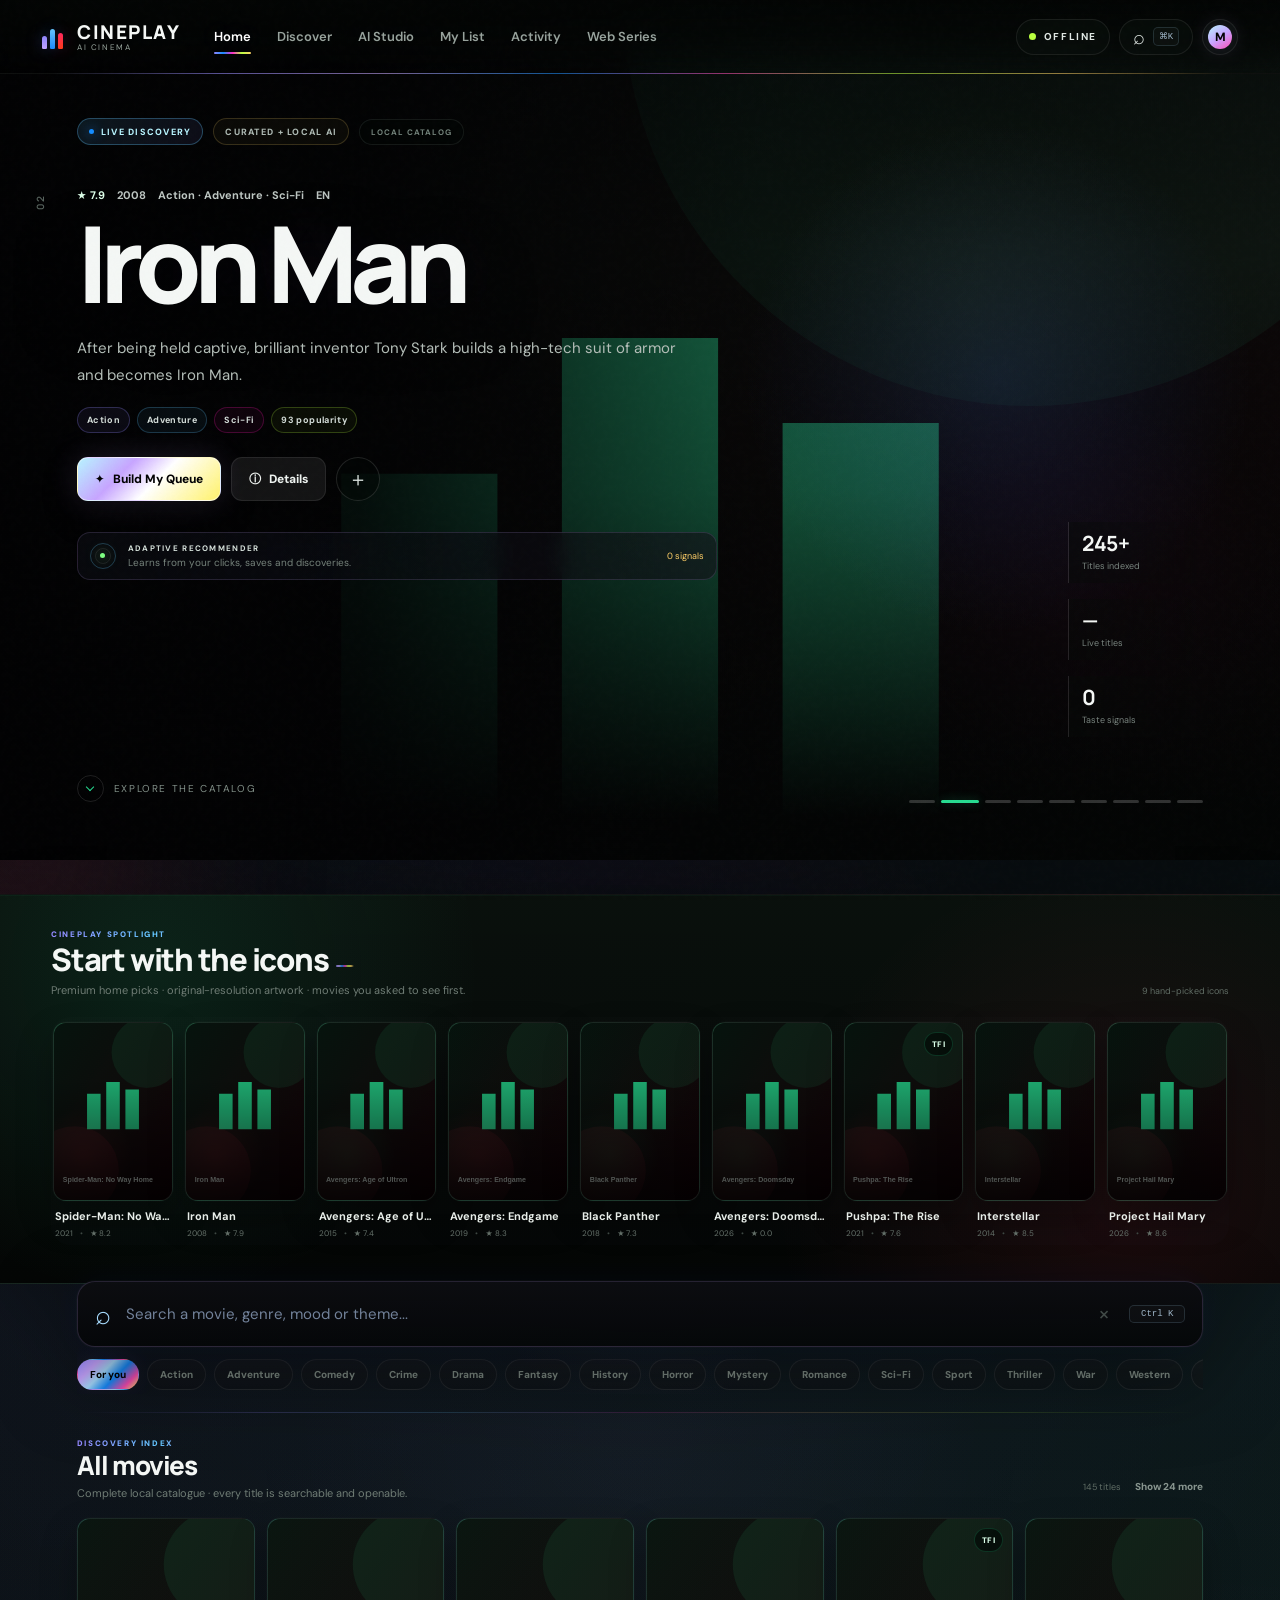
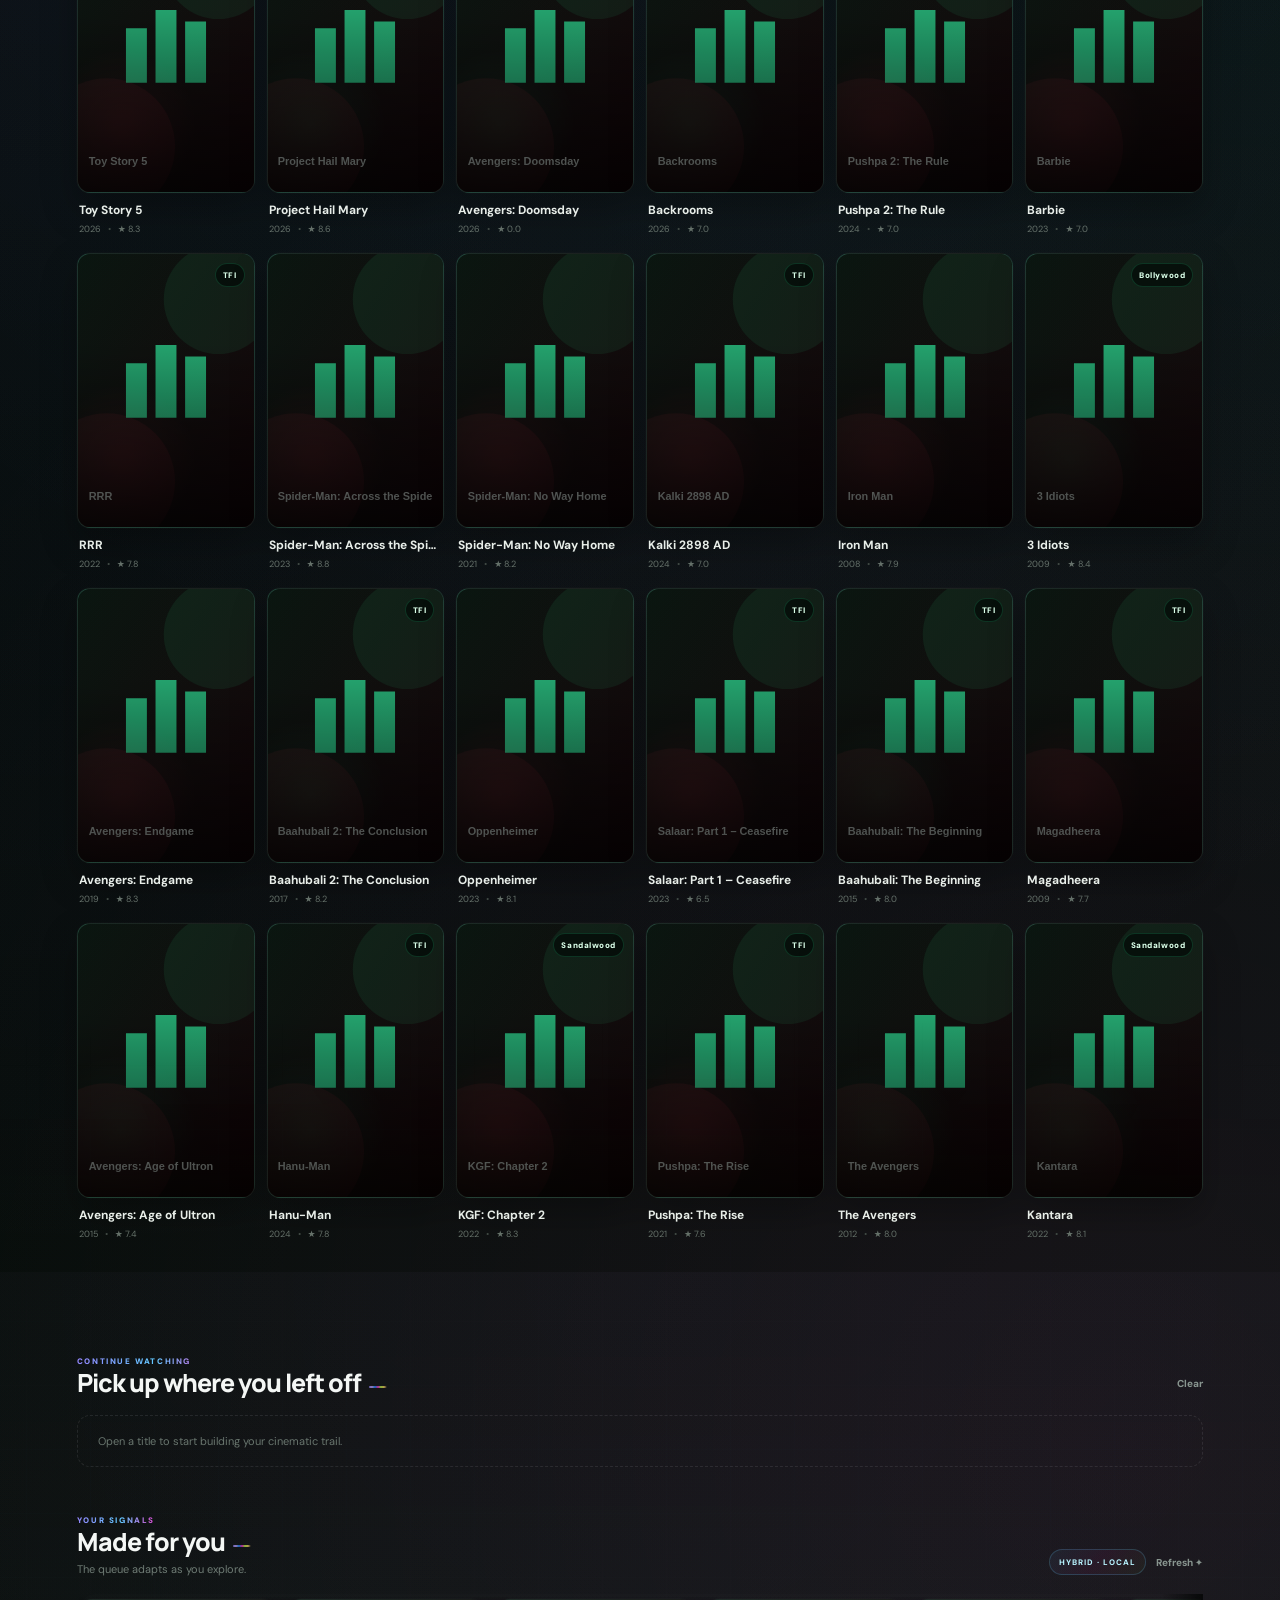
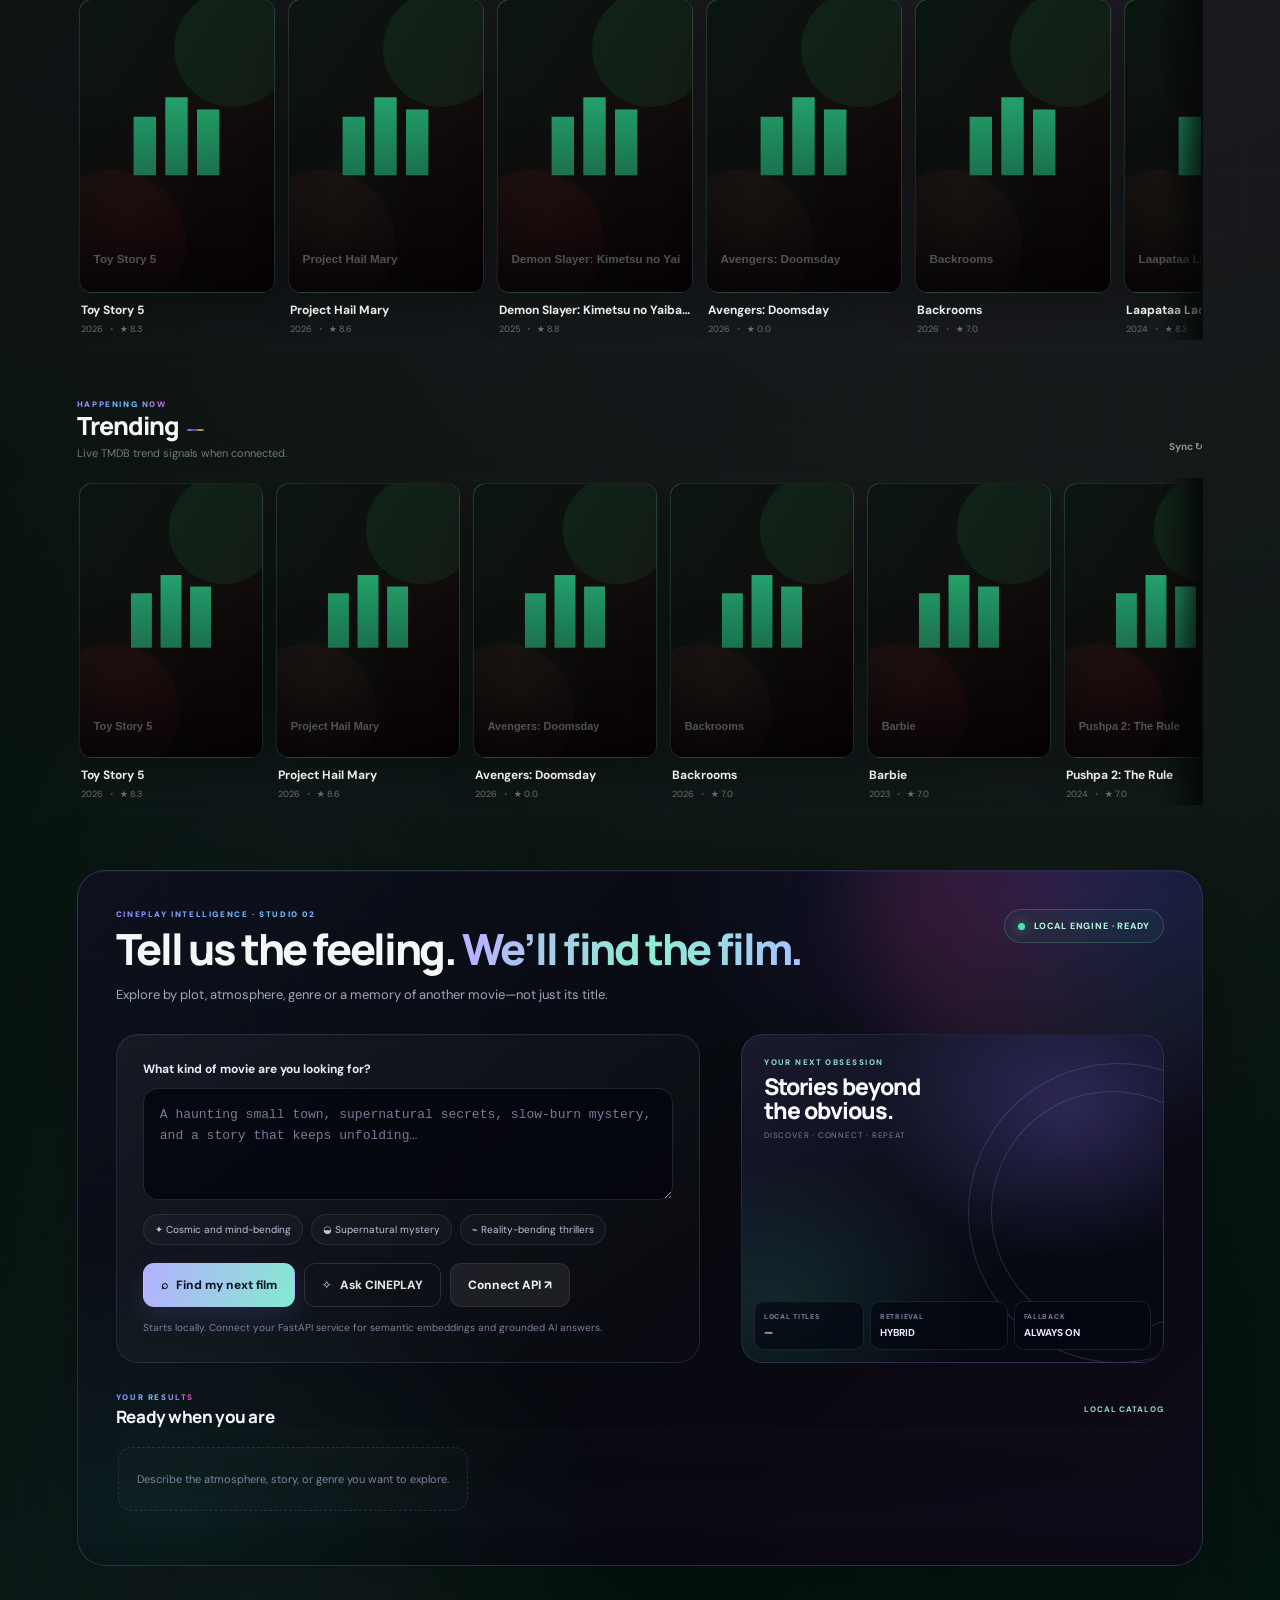
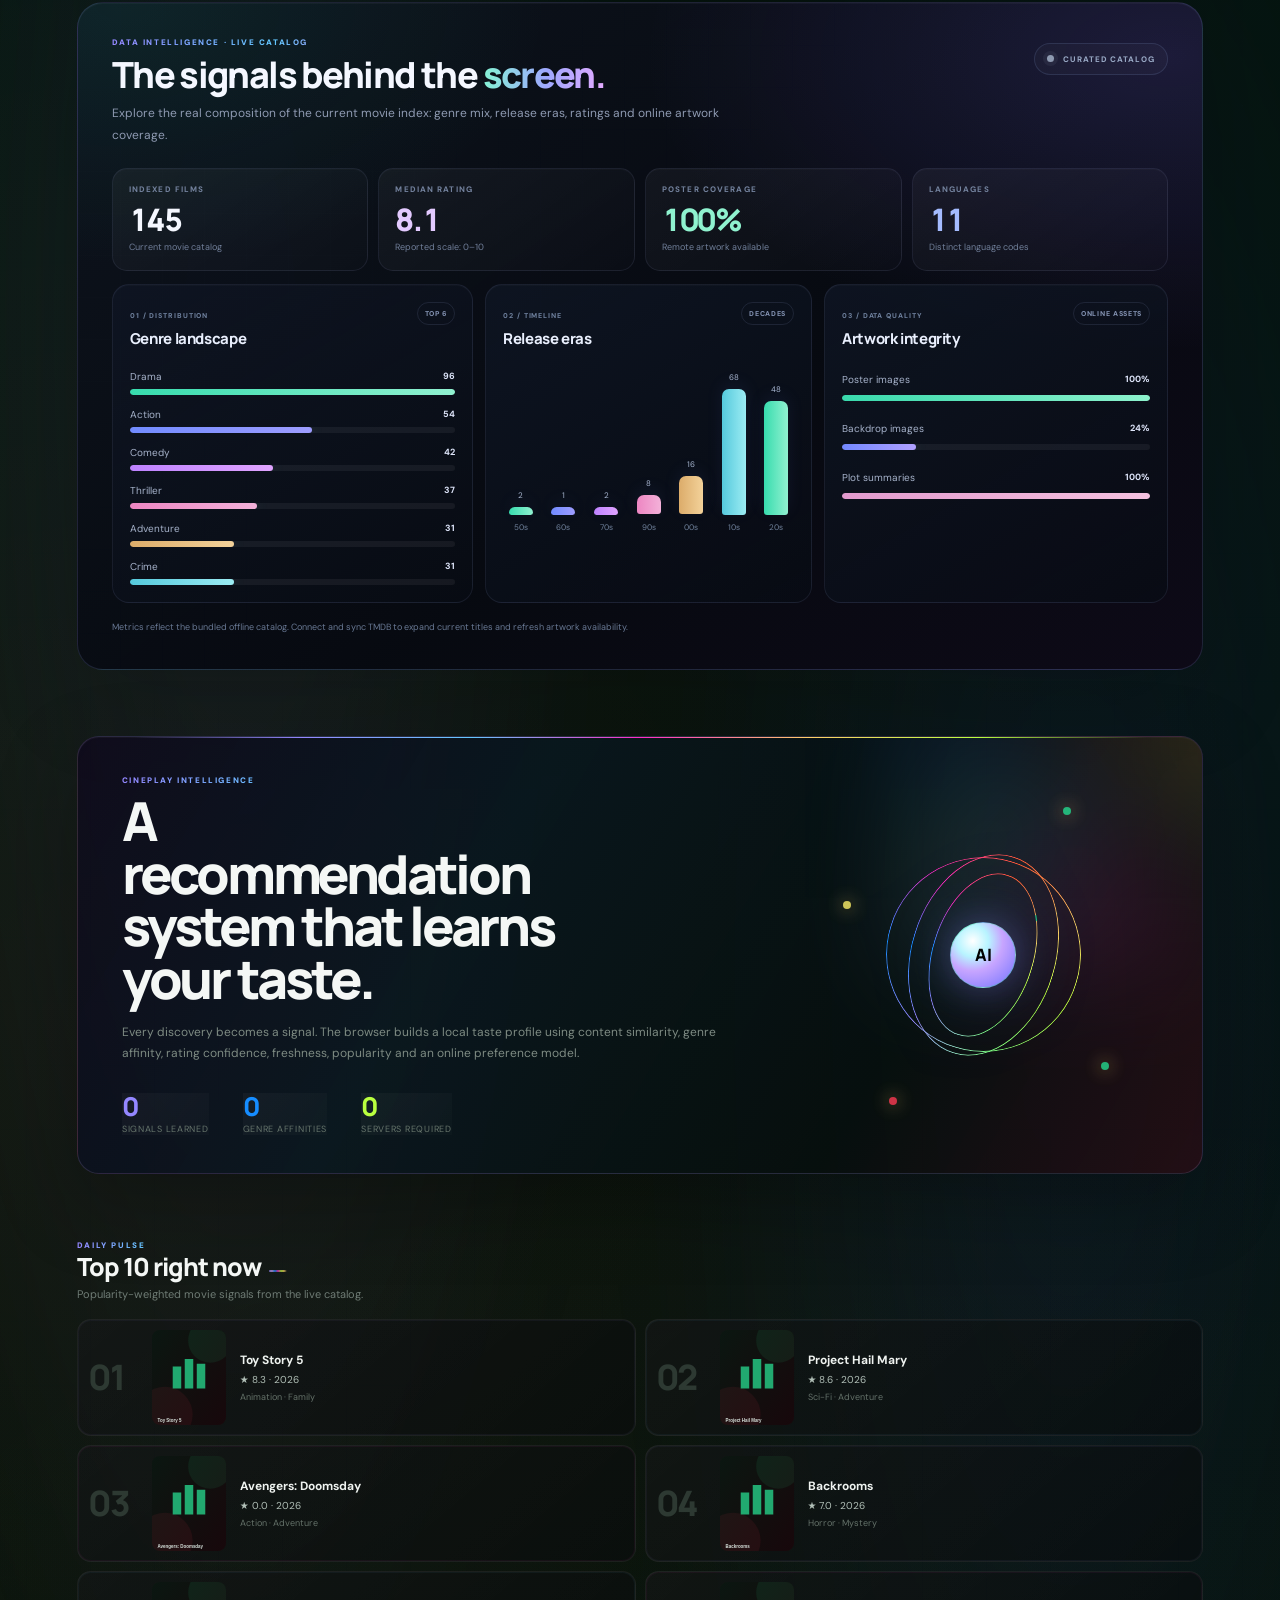
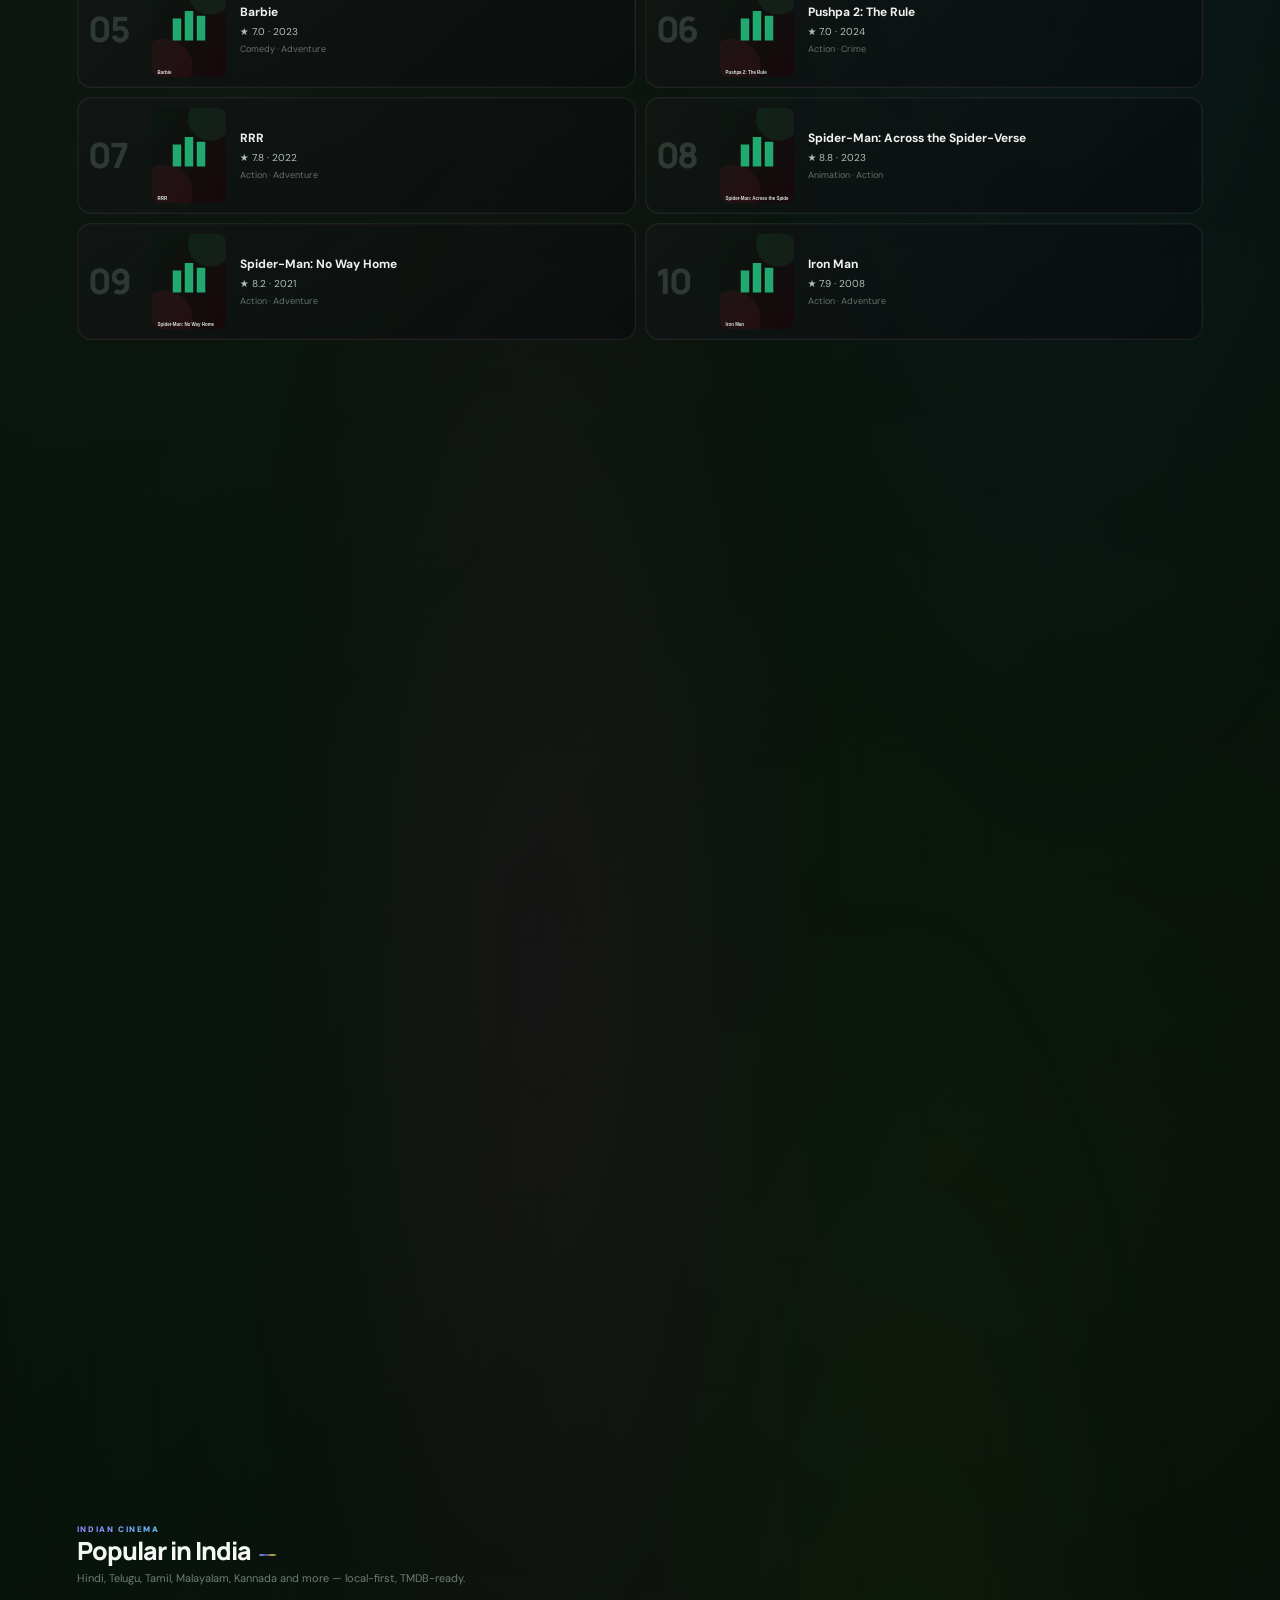
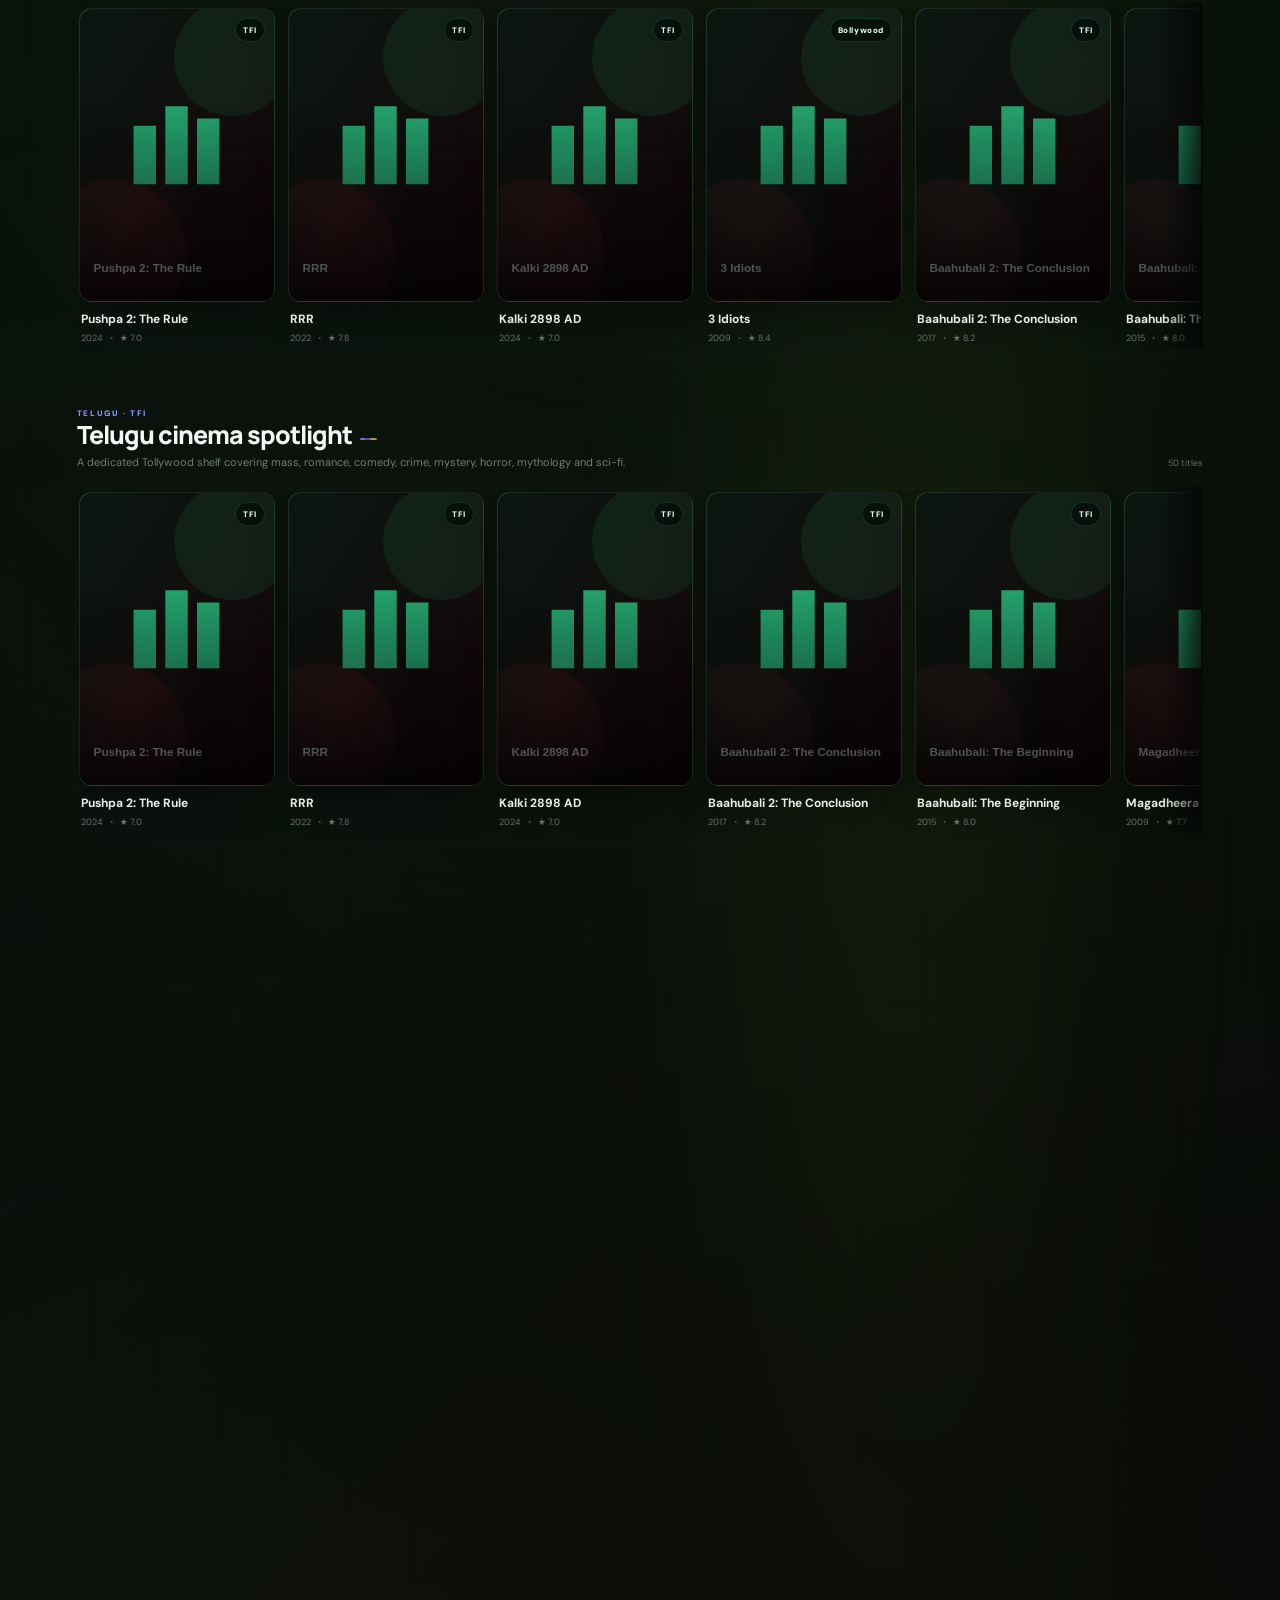
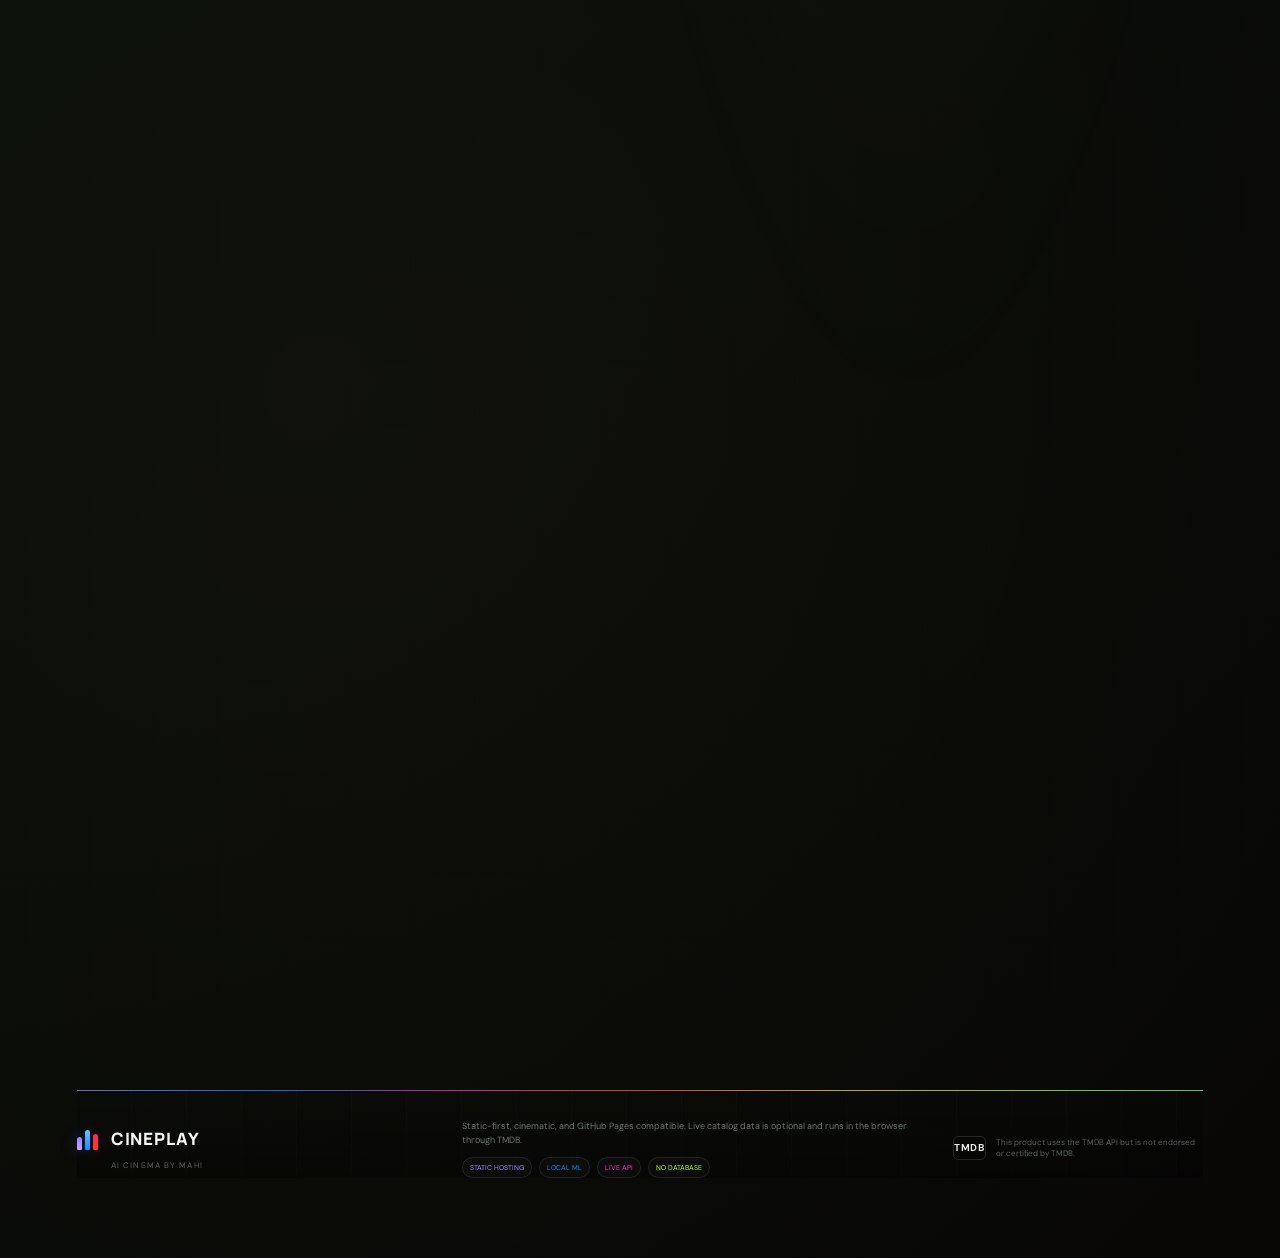
==== commit ce6beb35: "fix: bind AI Studio prompt buttons with the multi-selector helper" ====
--- a/index.html
+++ b/index.html
@@ -507,6 +507,6 @@
   </script>
   <script src="data/movies.js?v=20261005-21"></script>
   <script src="data/series.js?v=20261005-21"></script>
-  <script src="assets/app.js?v=20261021-catalog-pulse07"></script>
+  <script src="assets/app.js?v=20261021-catalog-pulse08"></script>
 </body>
 </html>
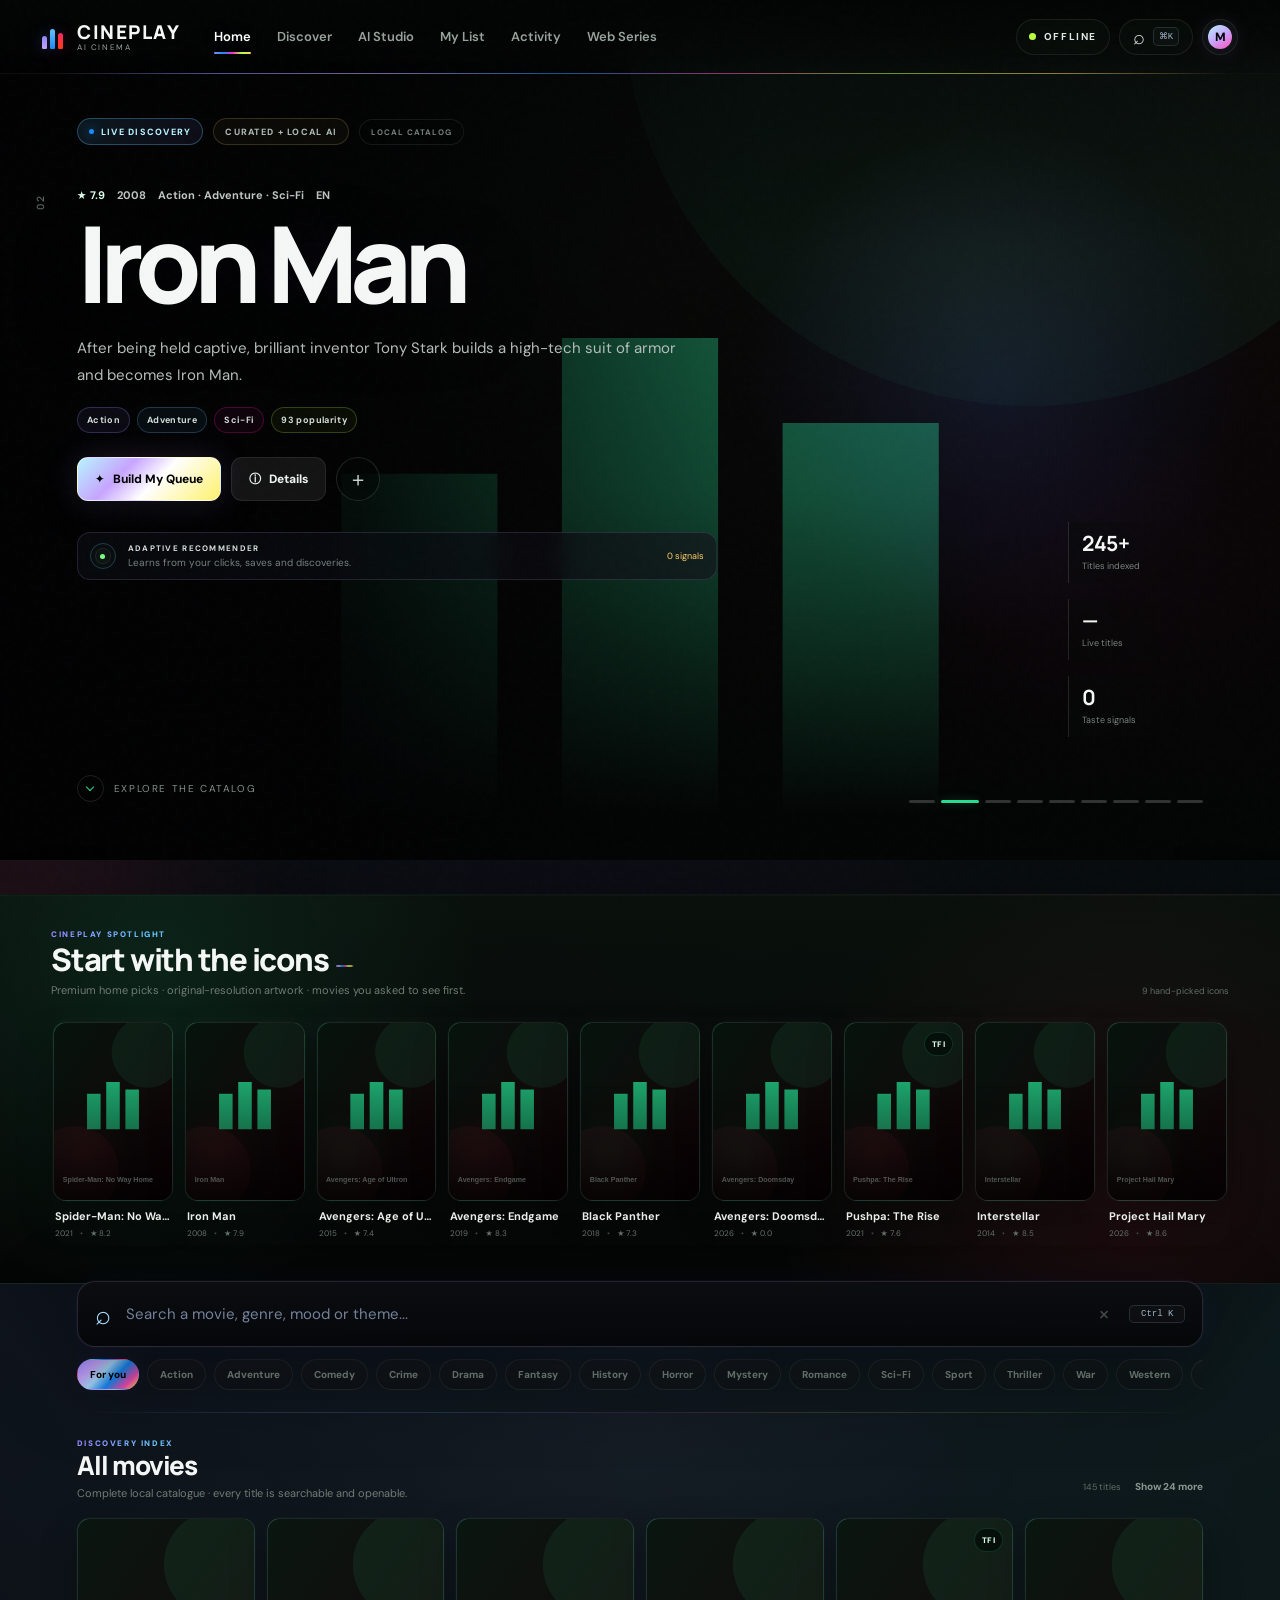
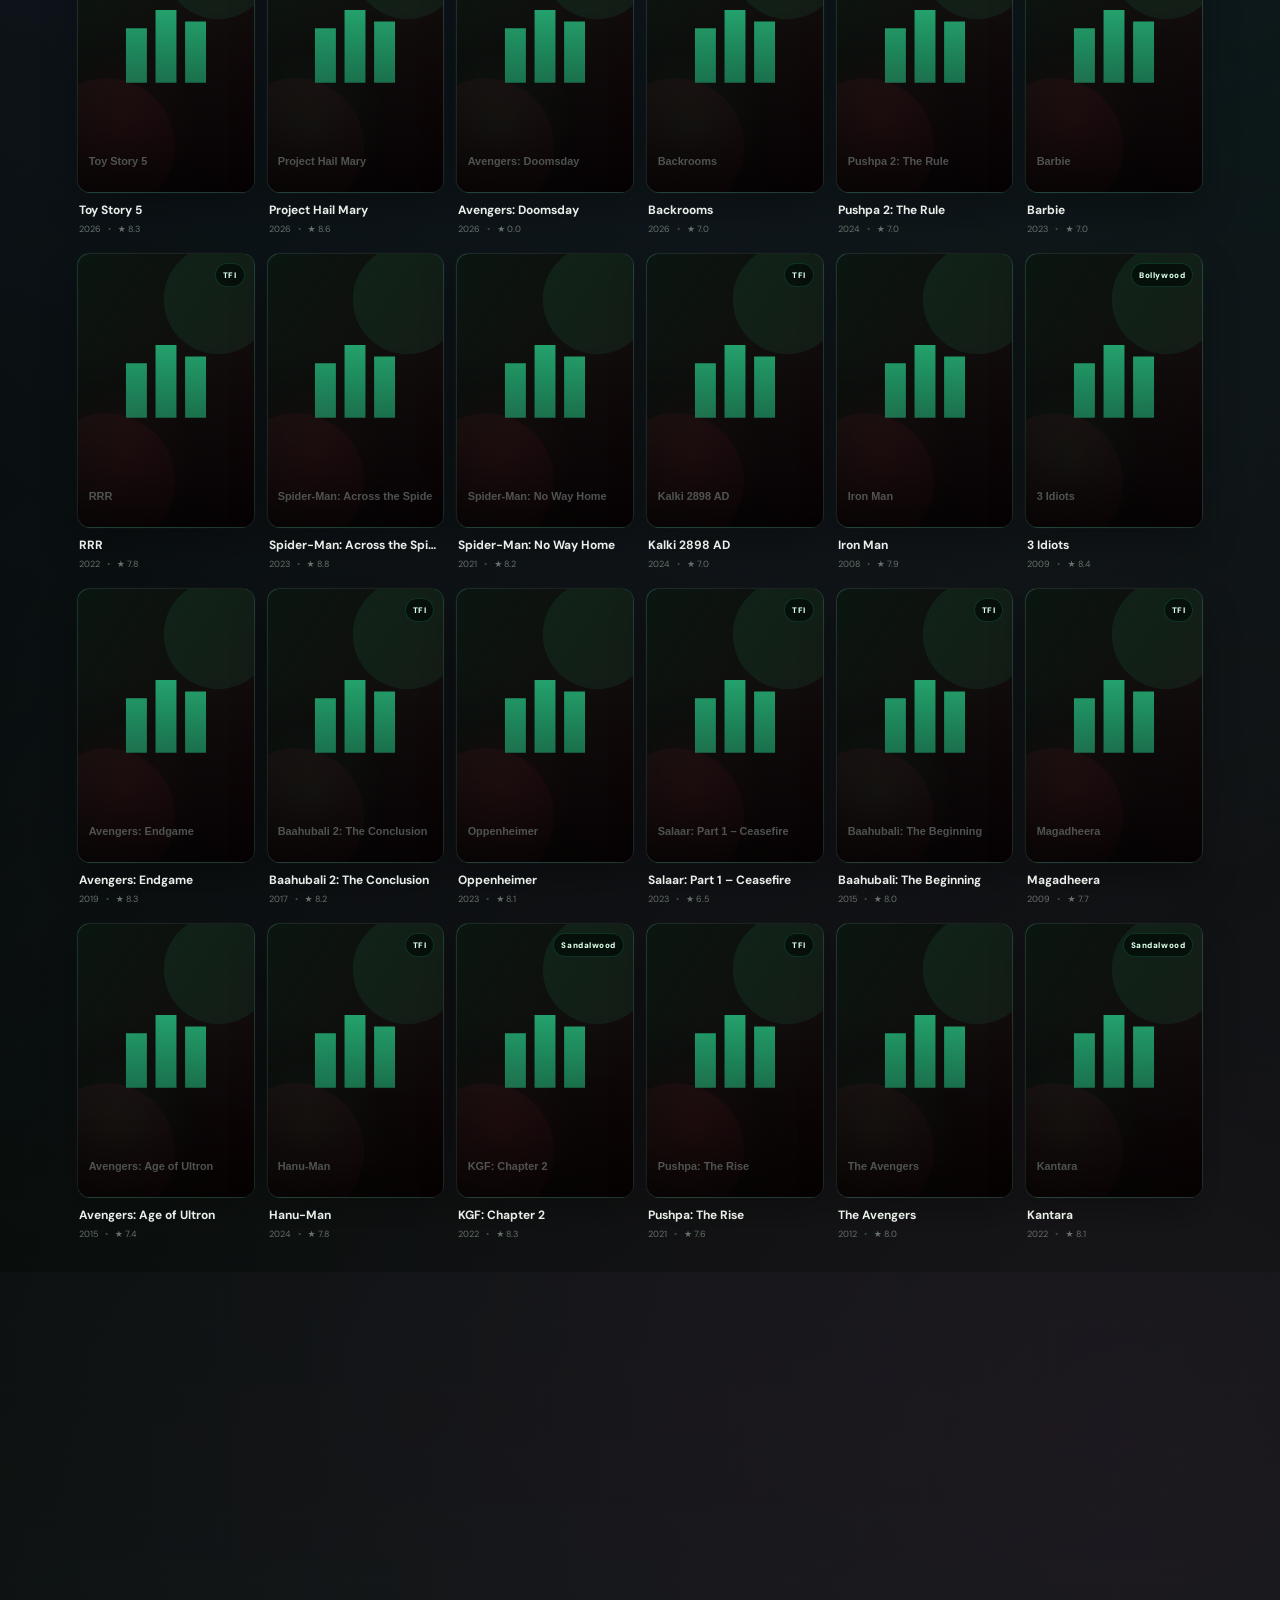
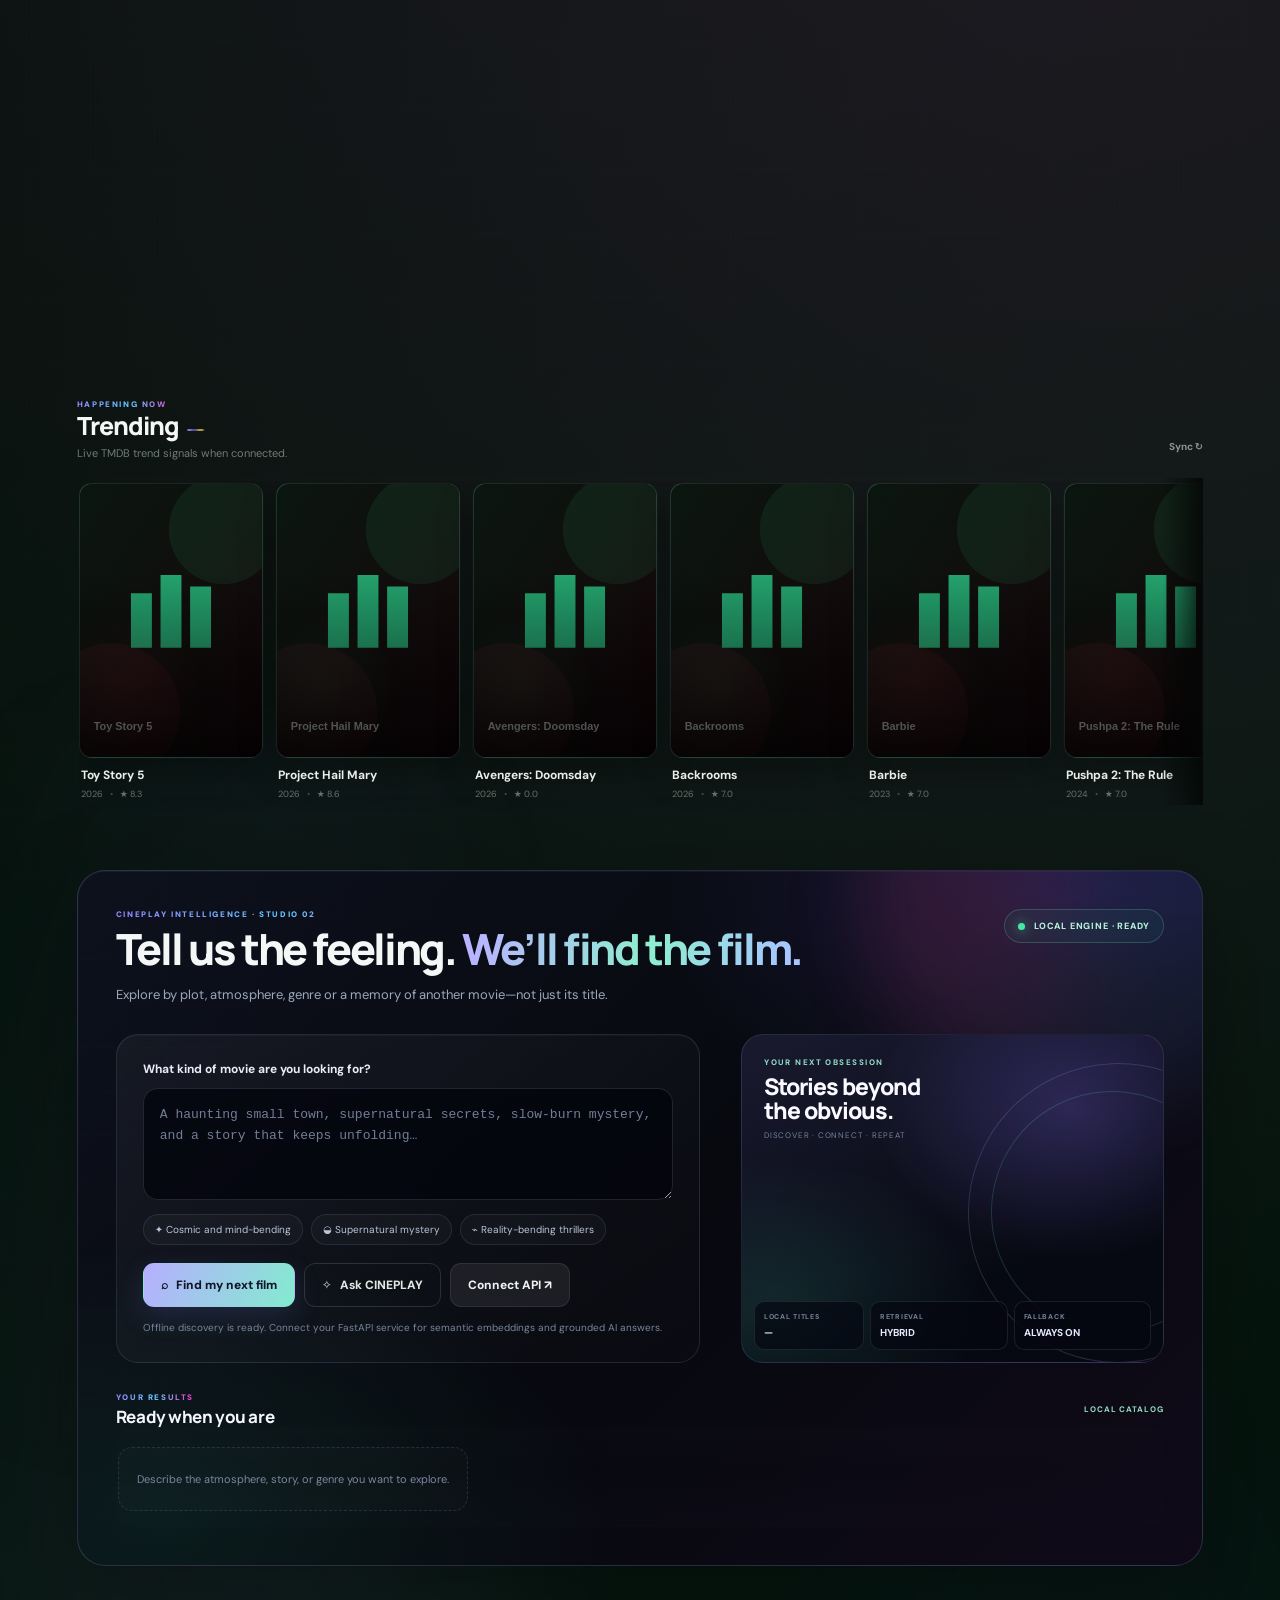
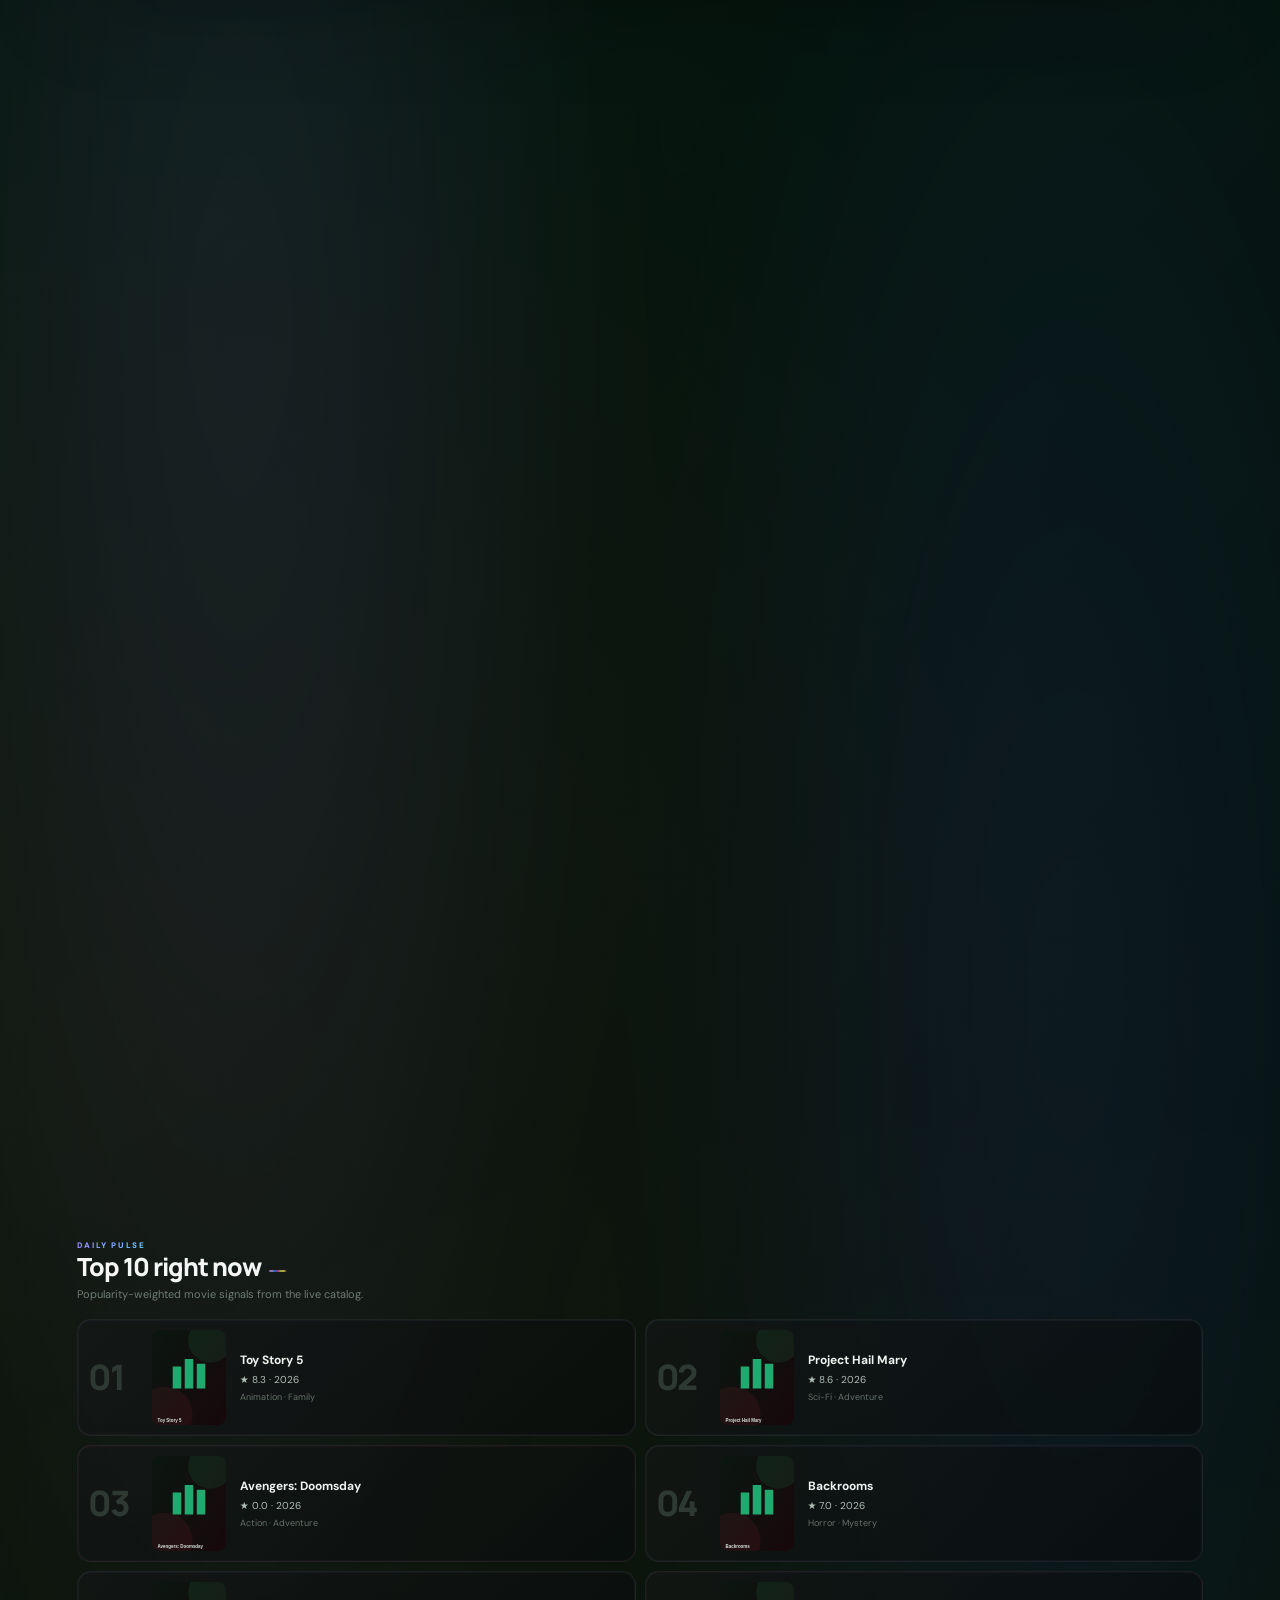
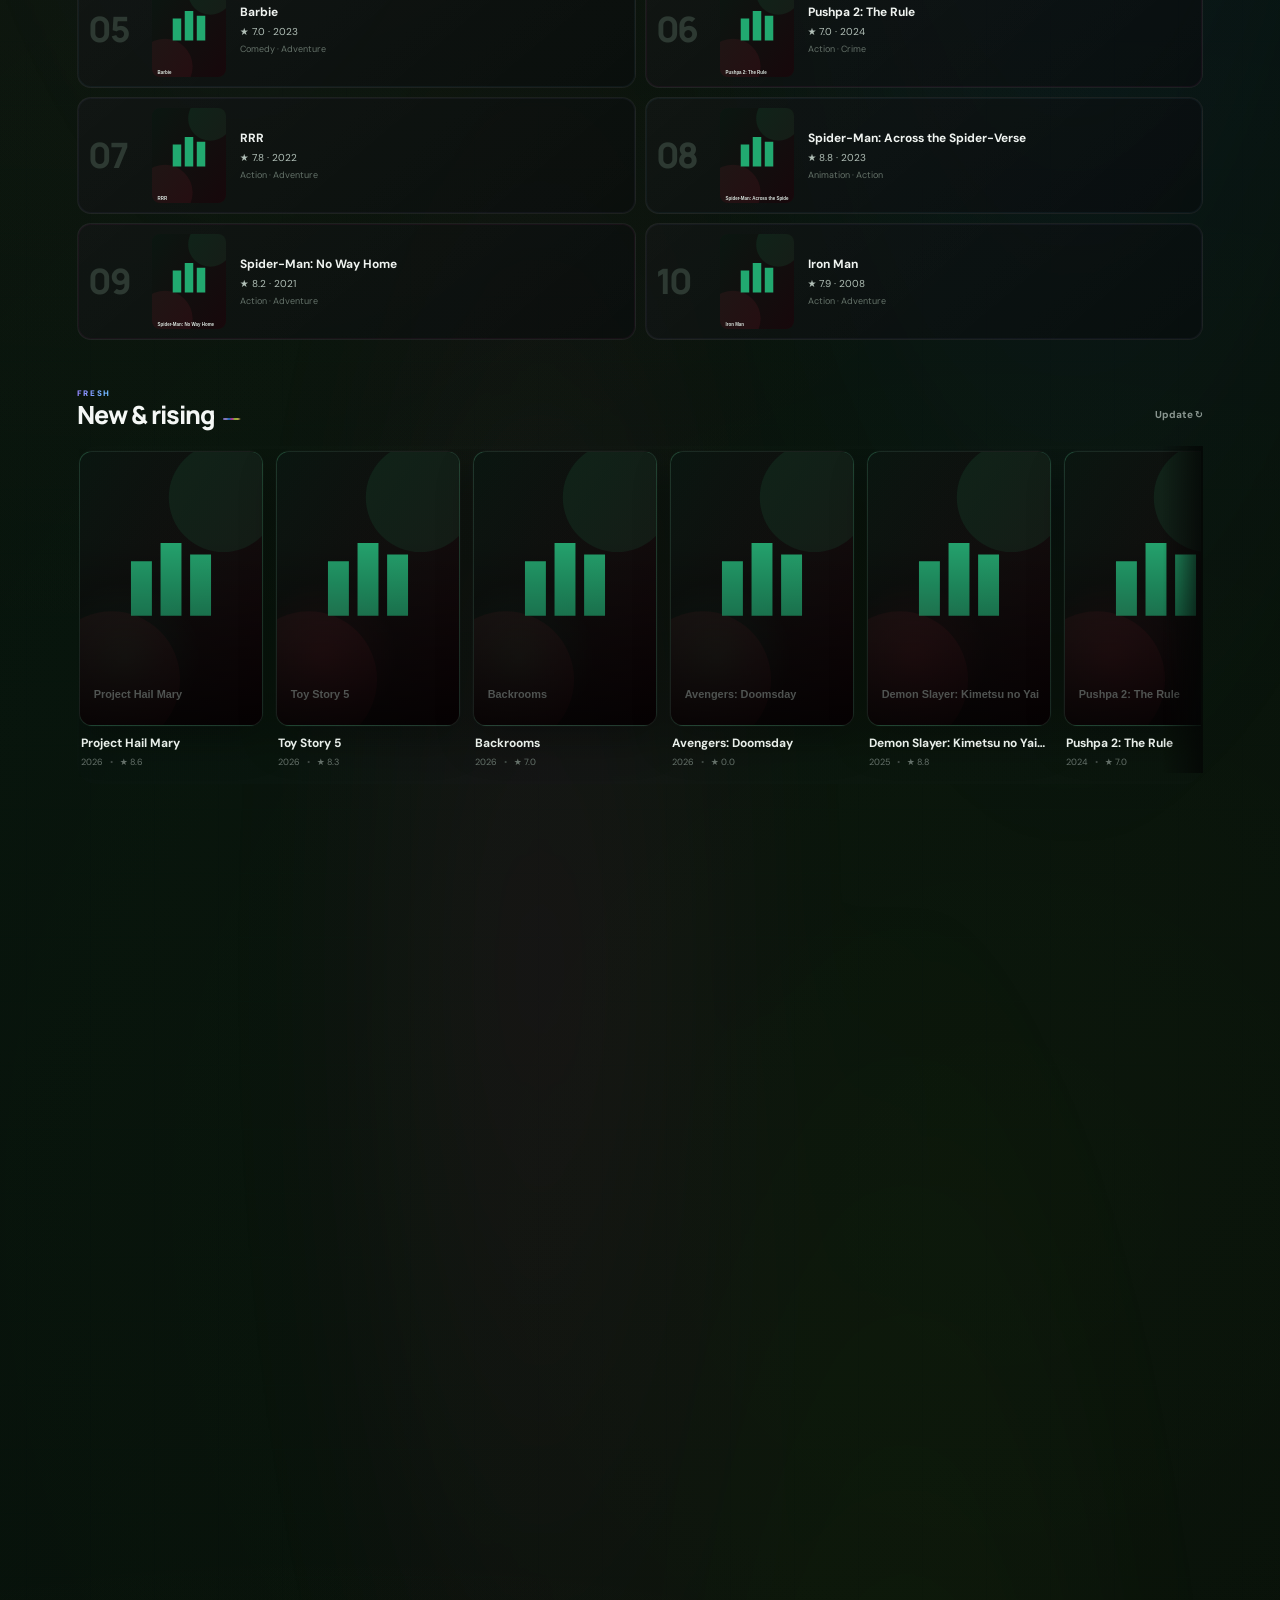
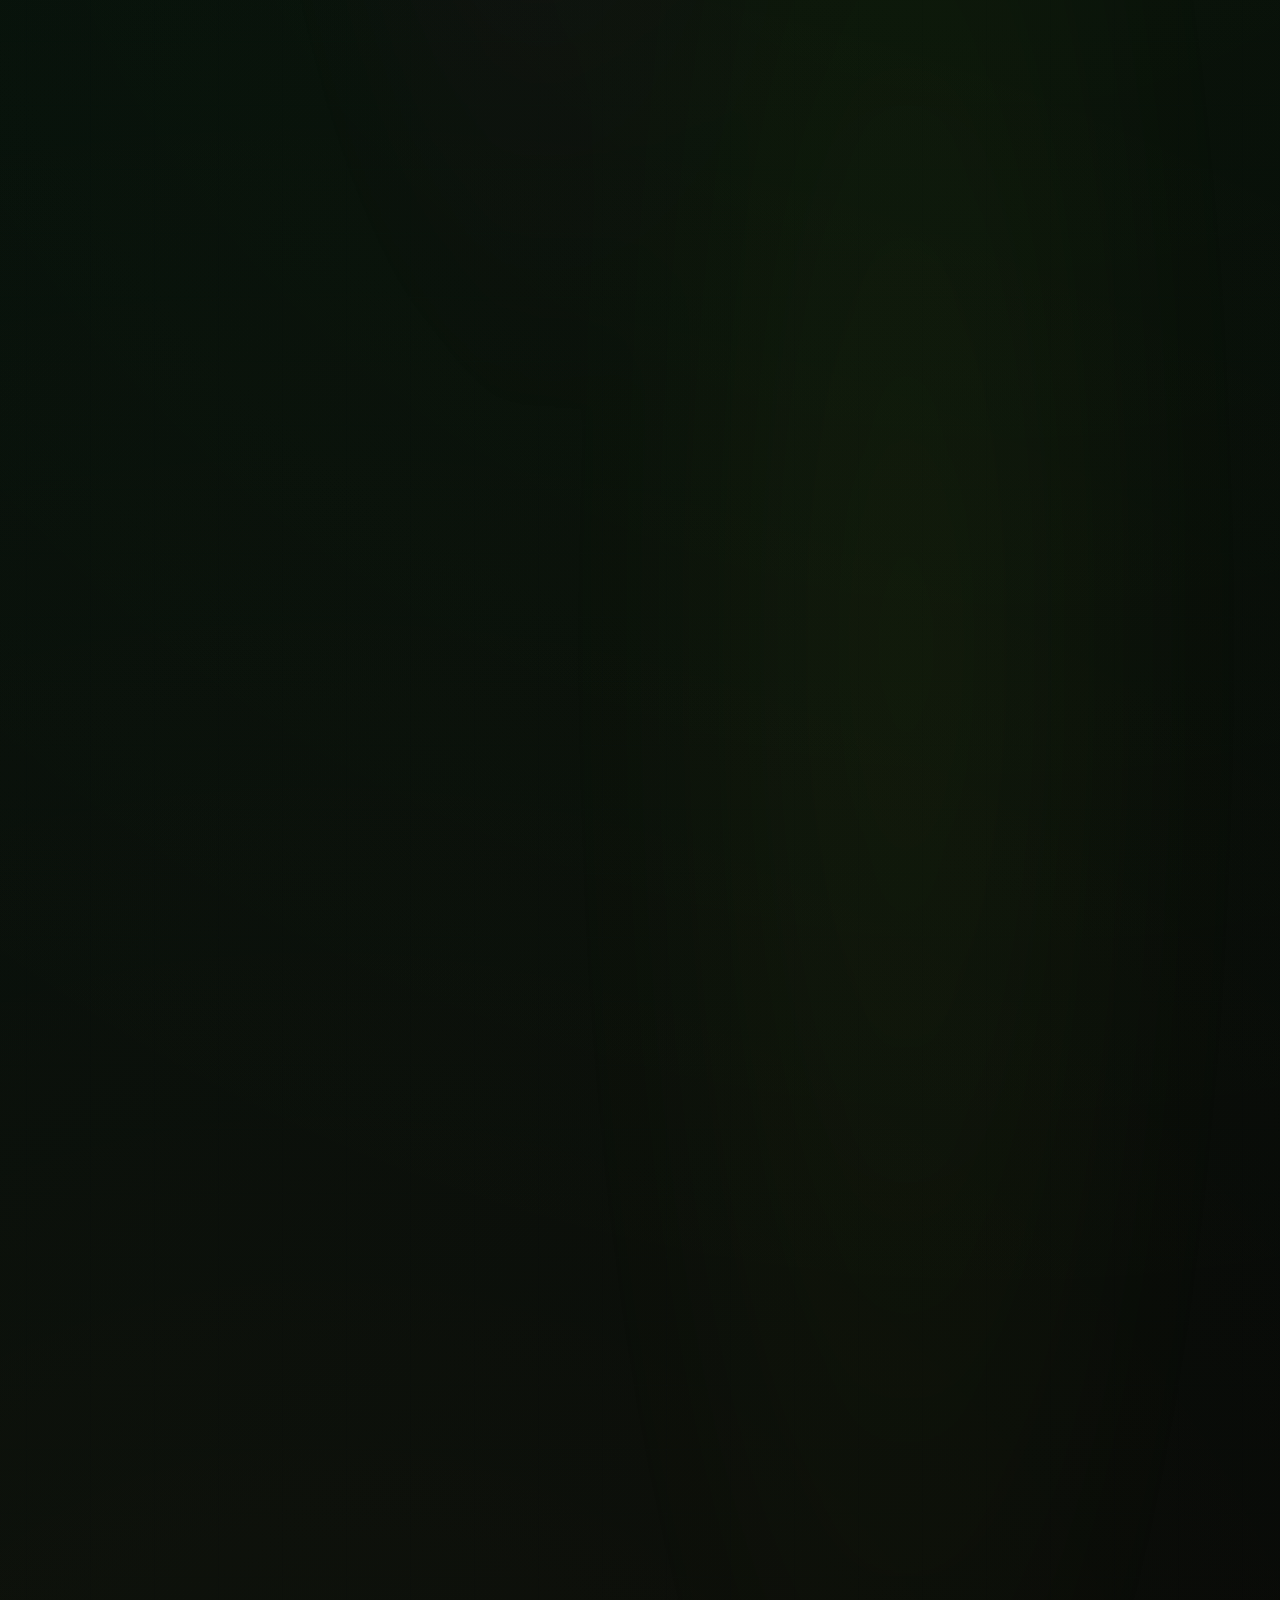
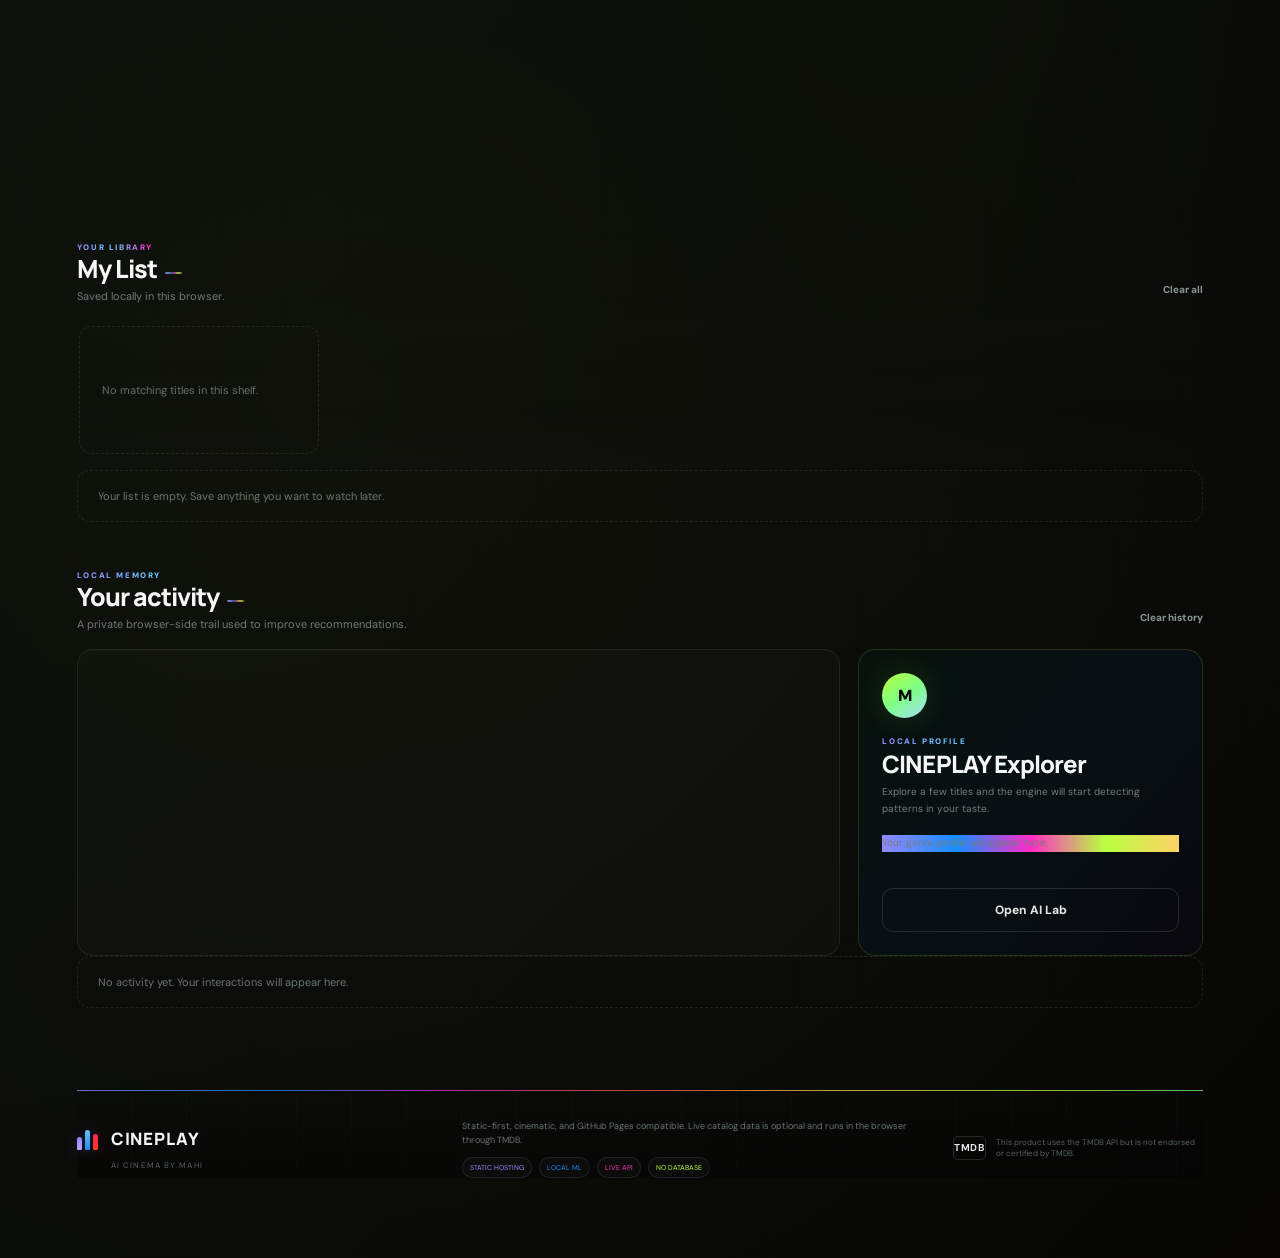
==== commit 727609fe: "docs: document resume-ready architecture and refresh app bundle cache" ====
--- a/index.html
+++ b/index.html
@@ -507,6 +507,6 @@
   </script>
   <script src="data/movies.js?v=20261005-21"></script>
   <script src="data/series.js?v=20261005-21"></script>
-  <script src="assets/app.js?v=20261021-catalog-pulse08"></script>
+  <script src="assets/app.js?v=20261021-catalog-pulse09"></script>
 </body>
 </html>
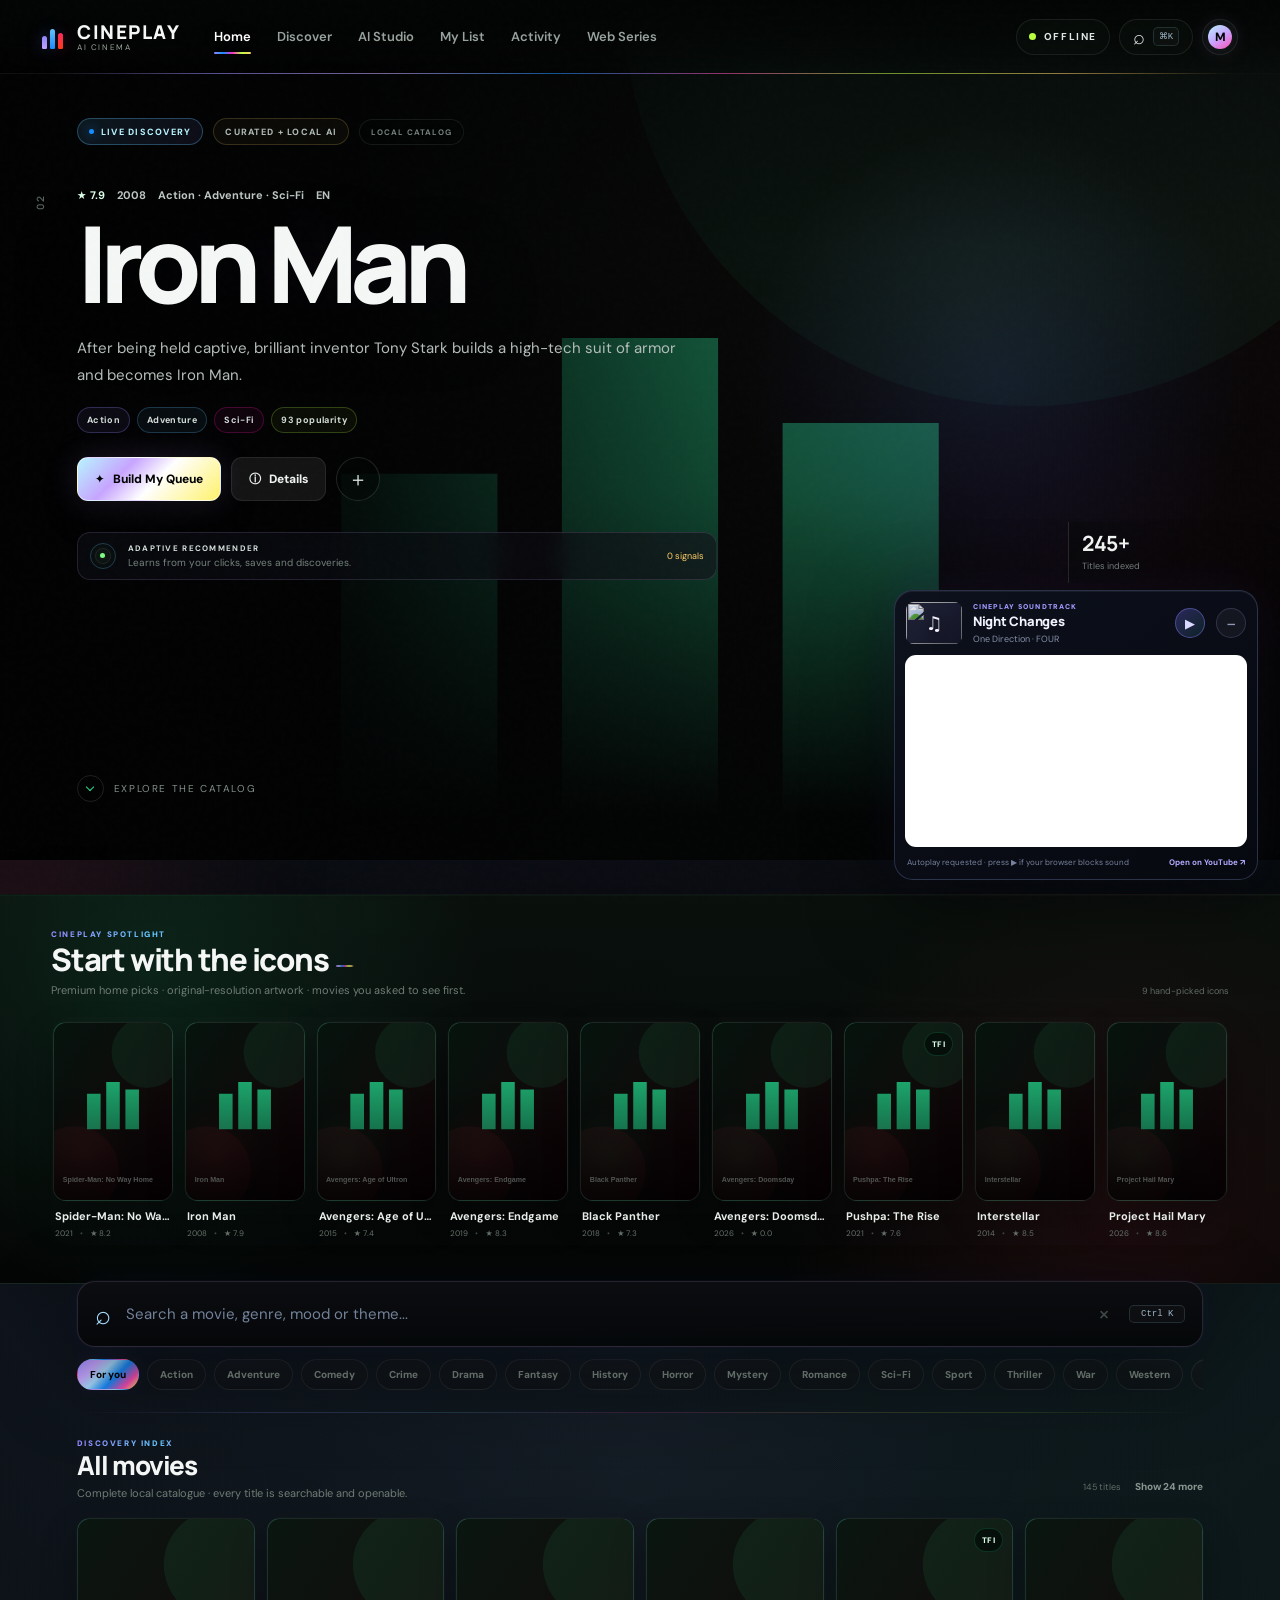
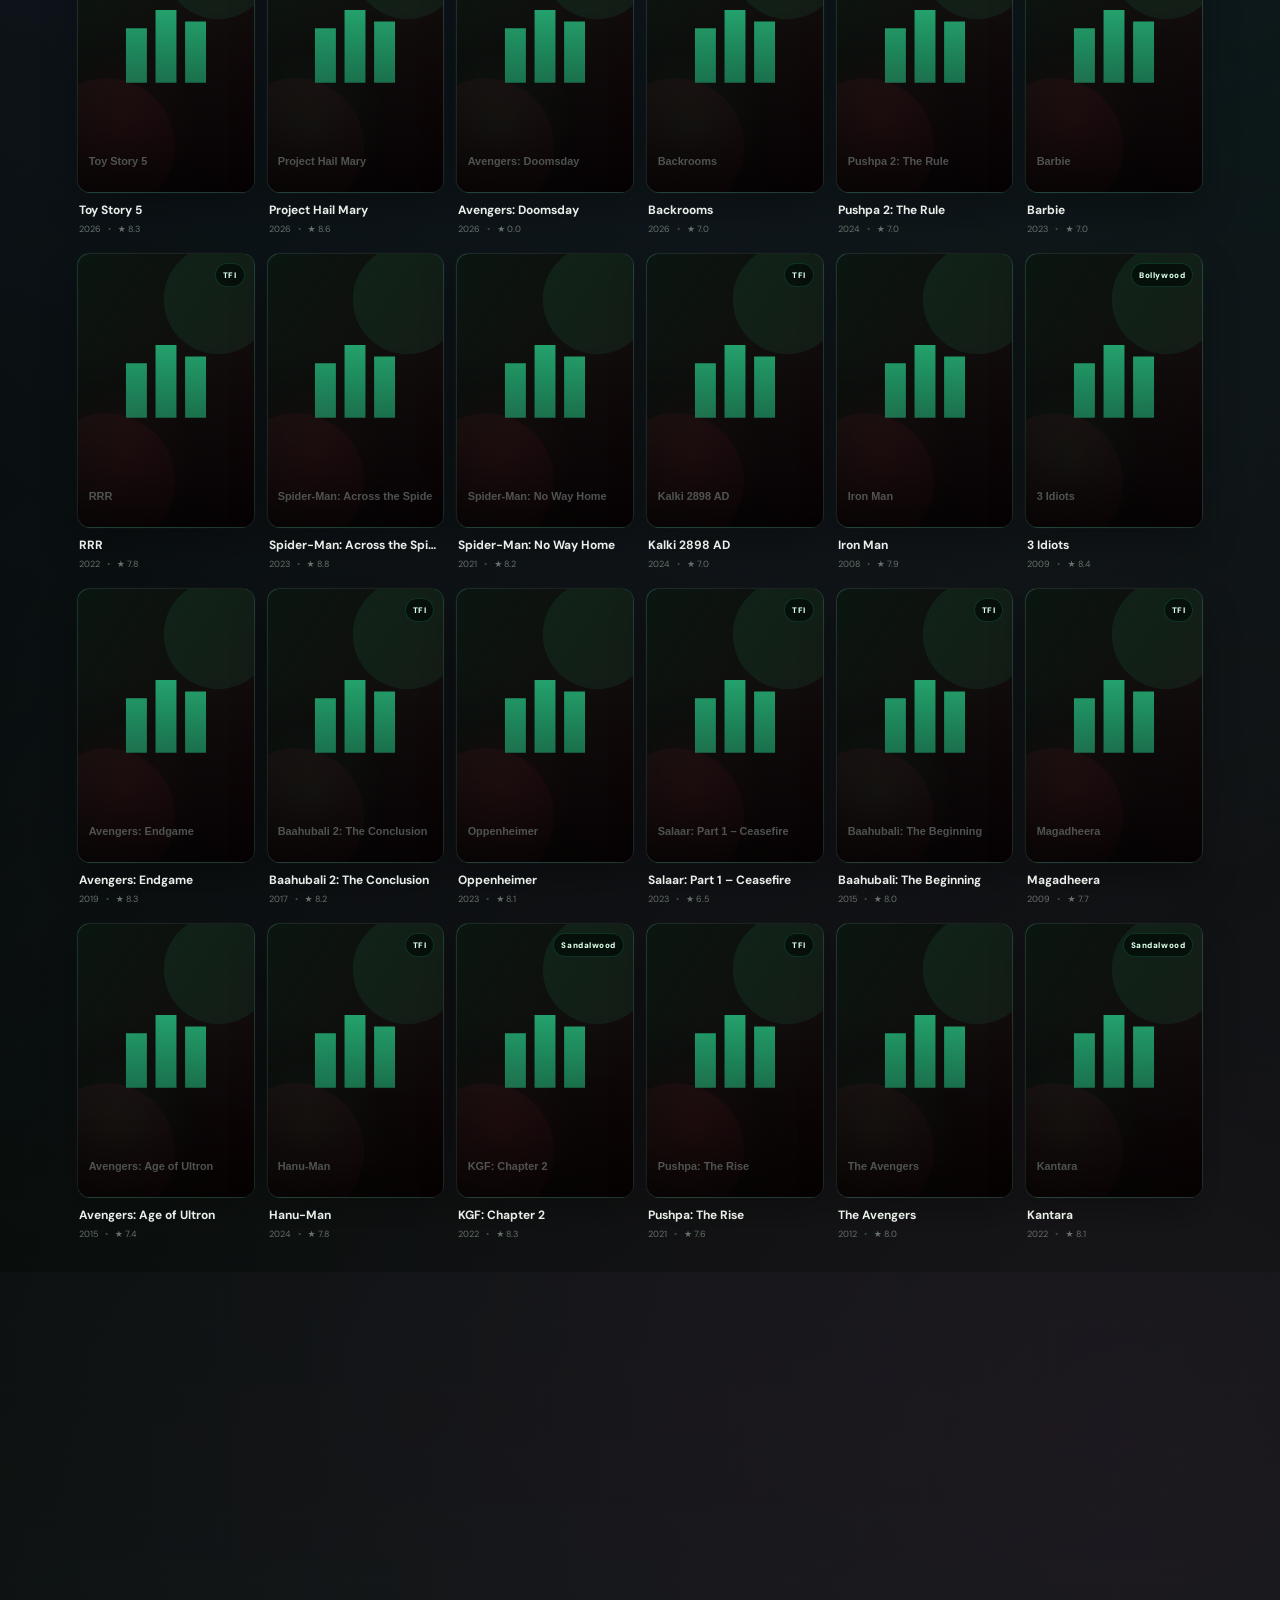
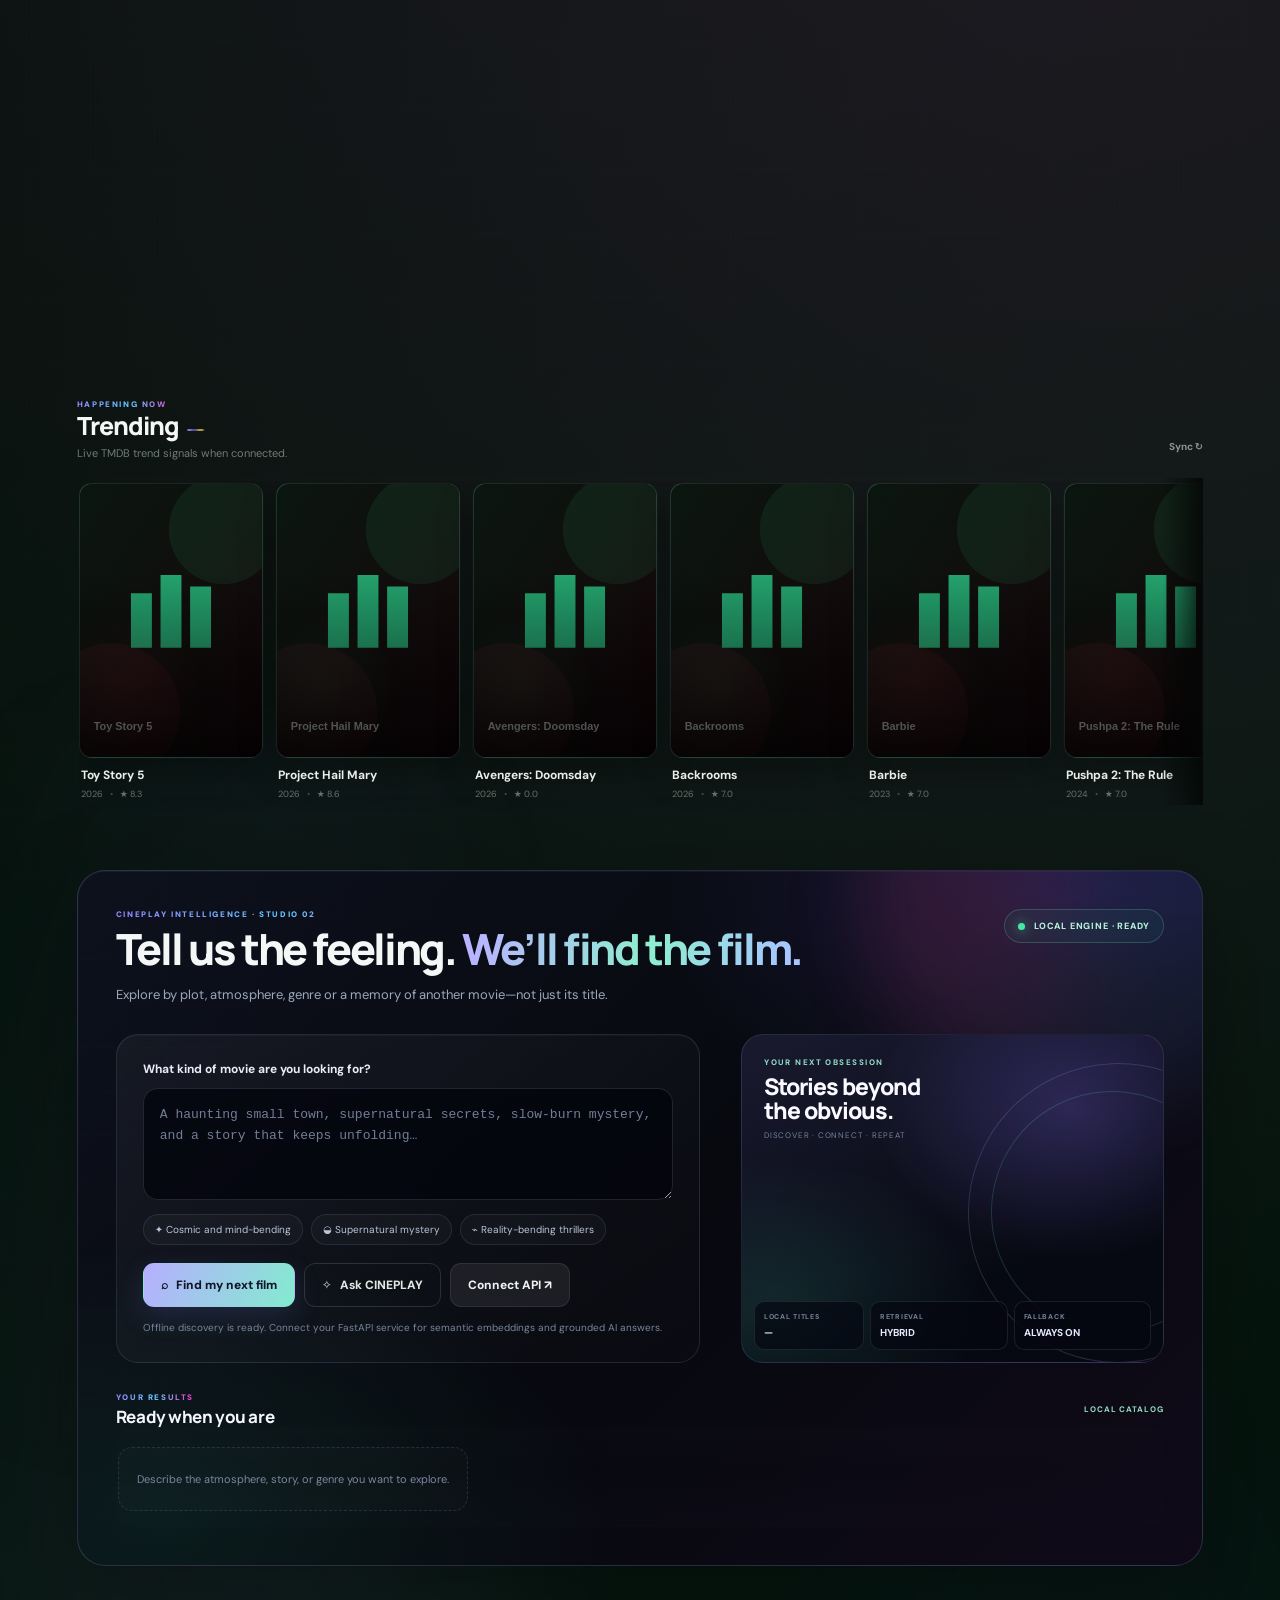
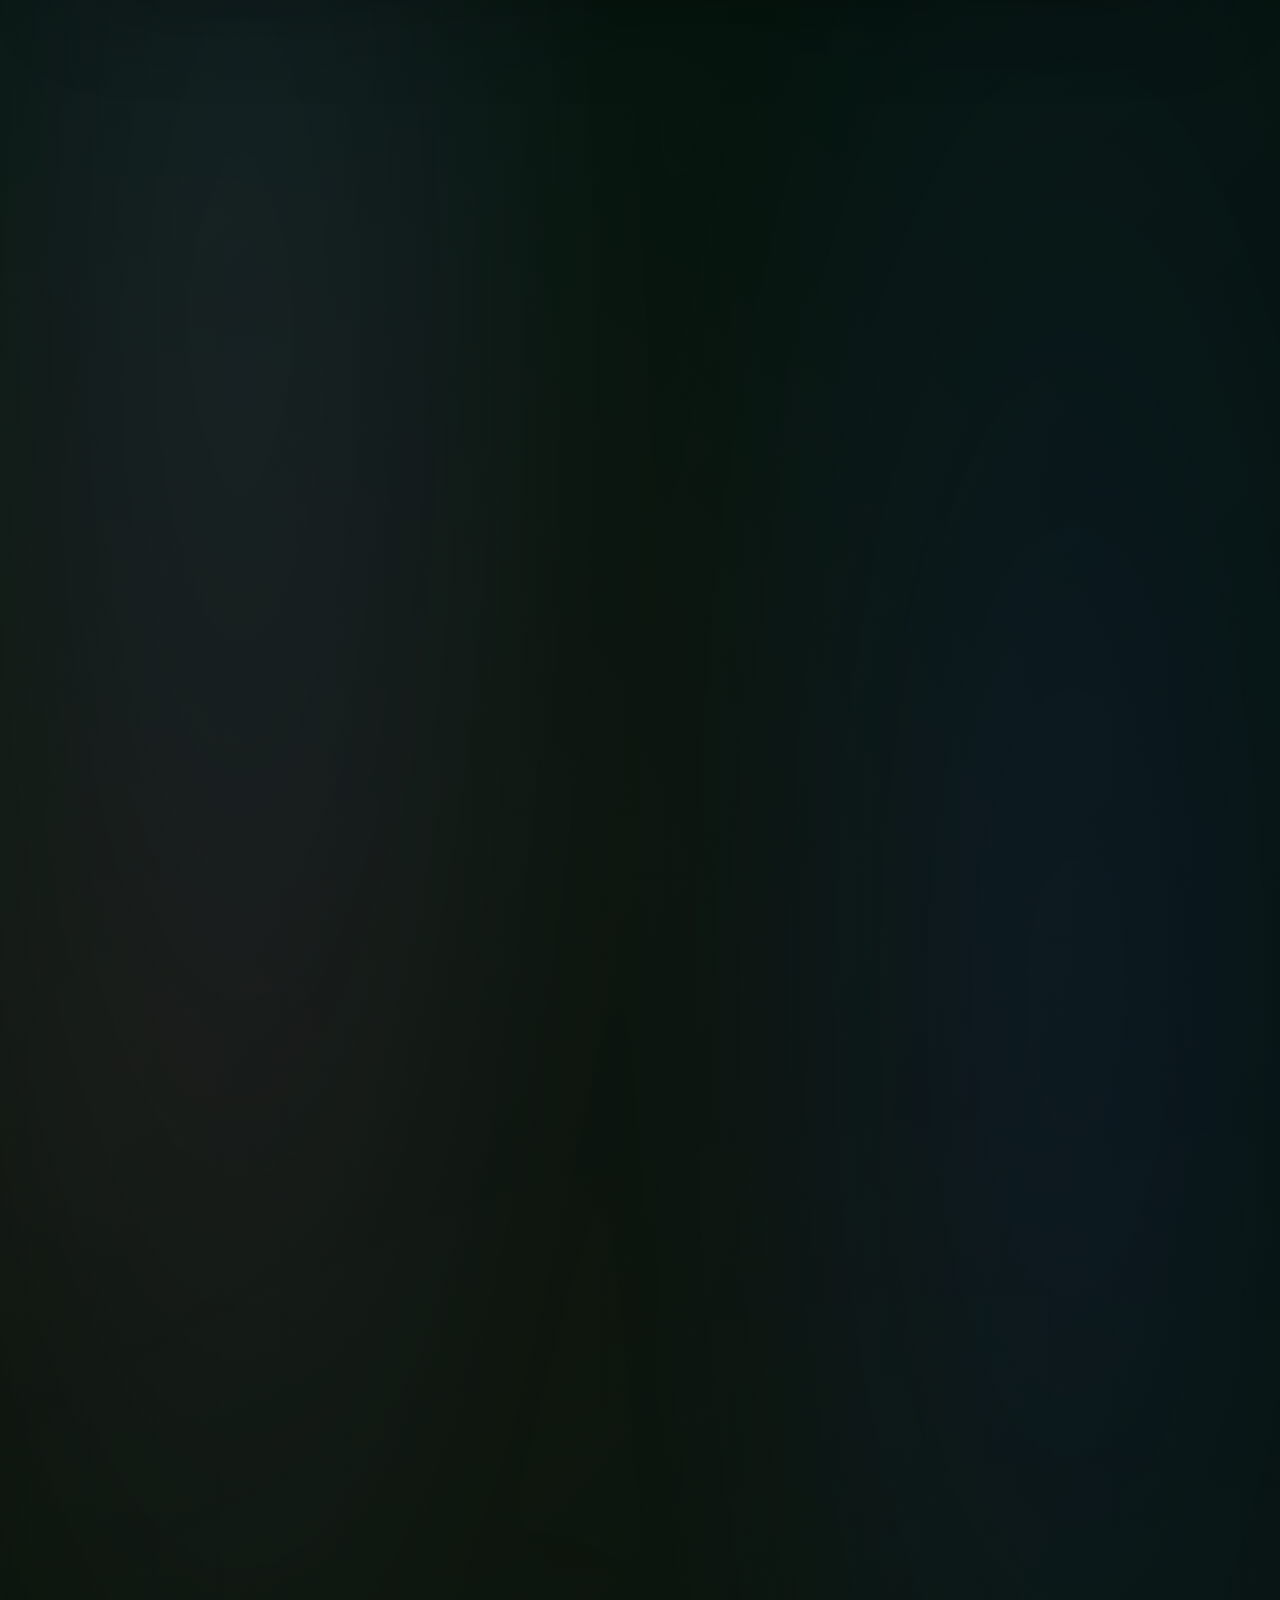
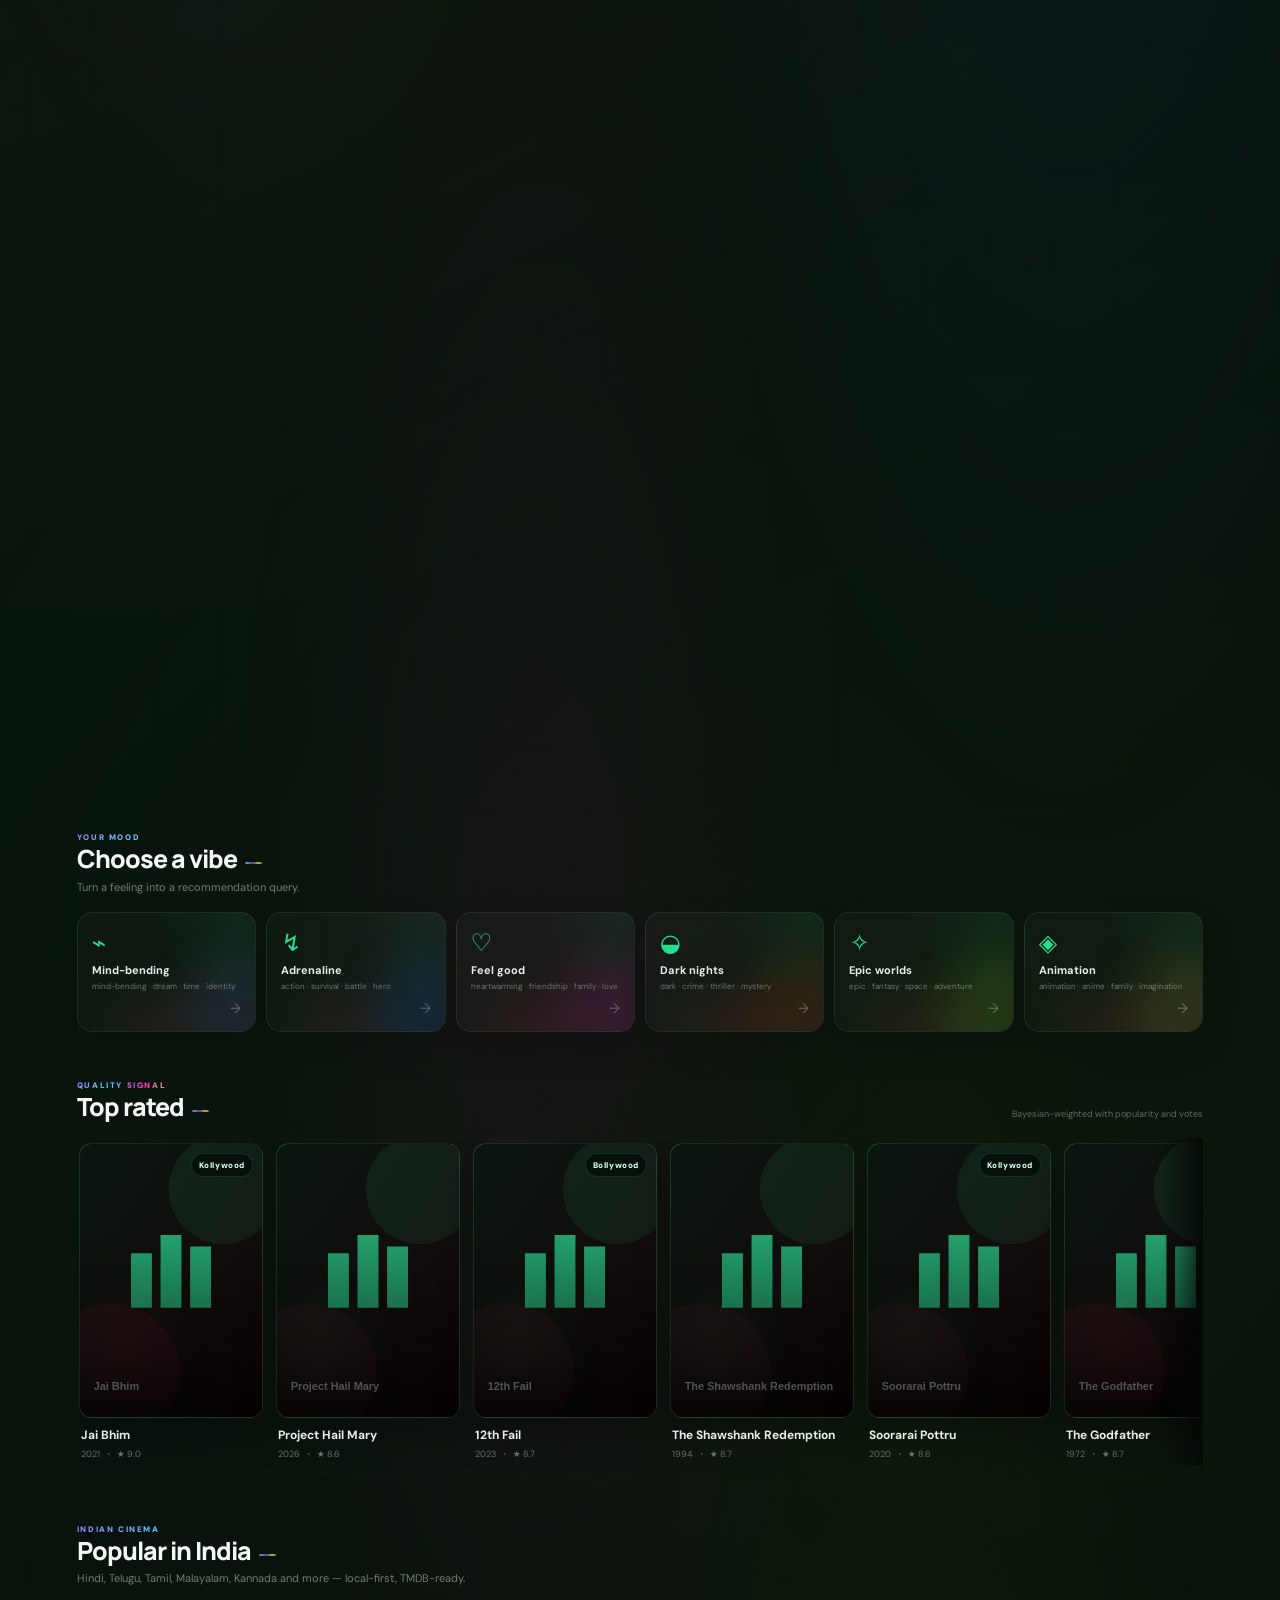
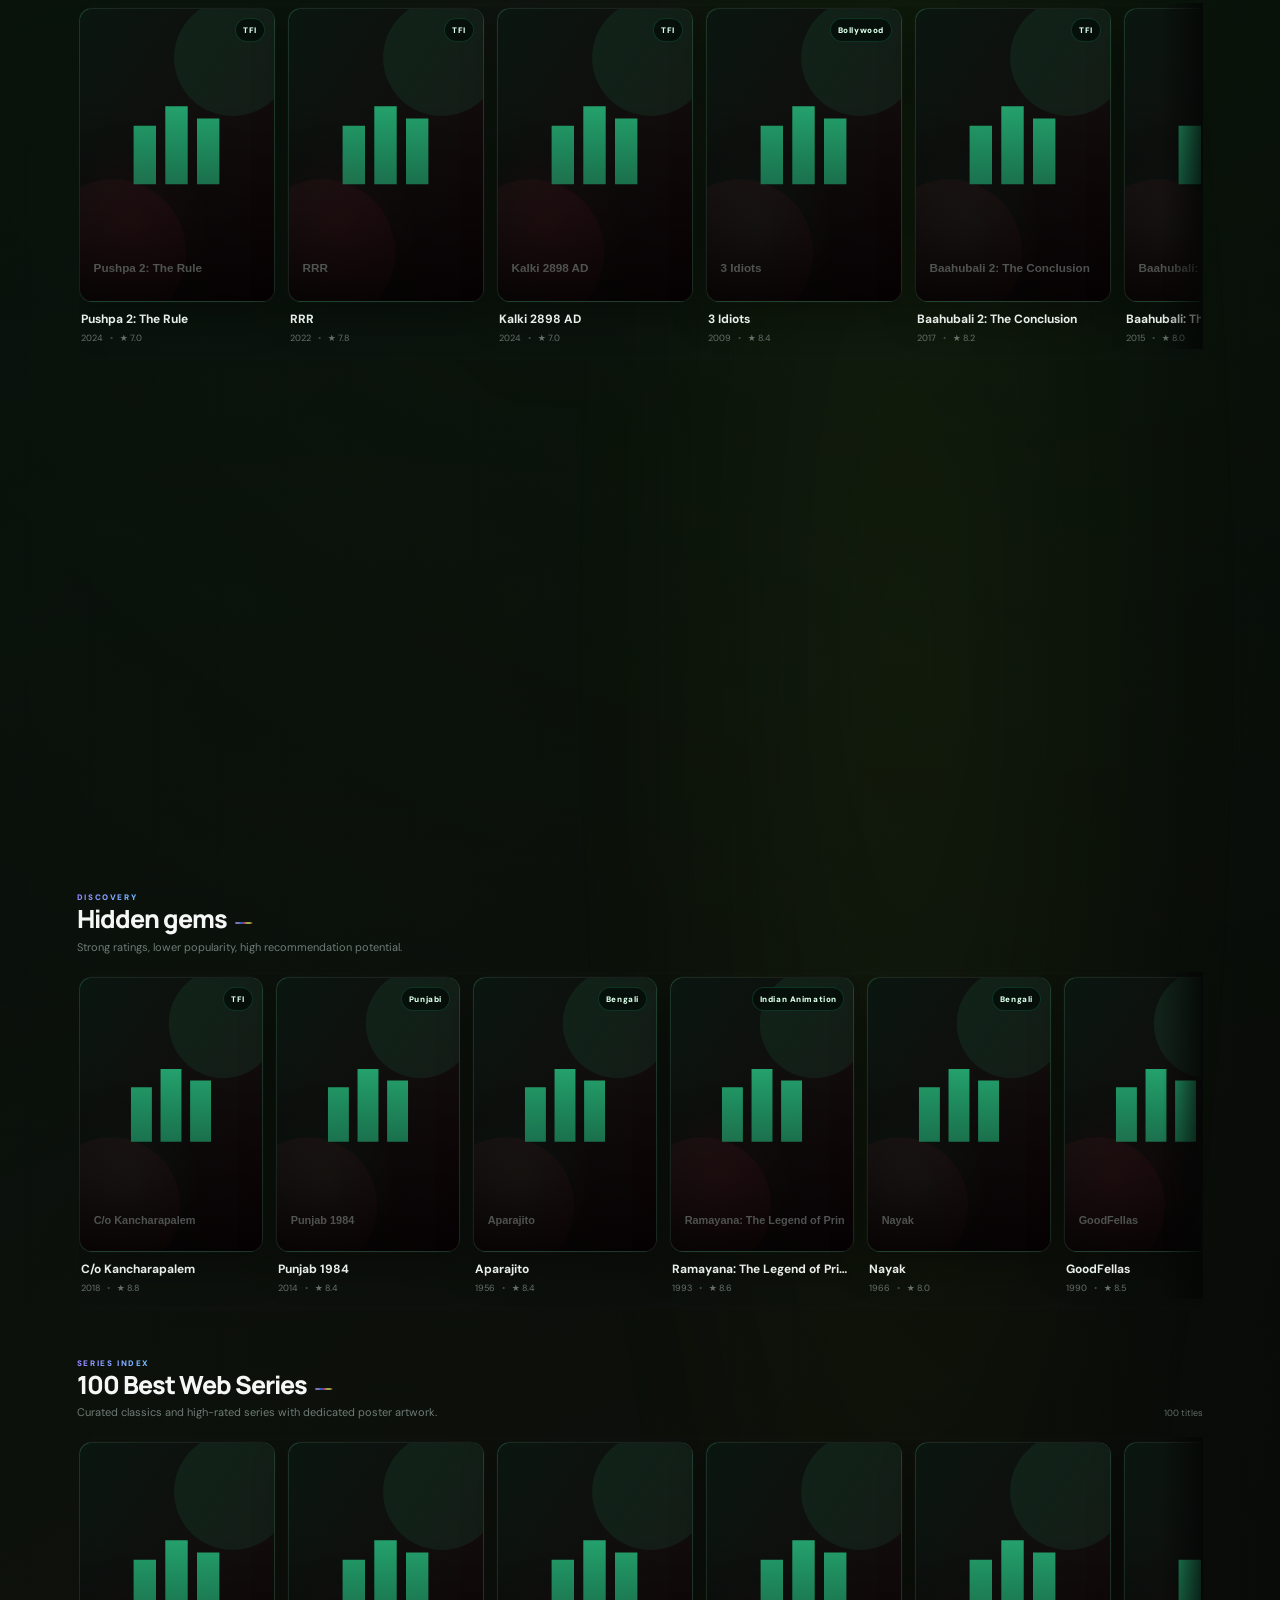
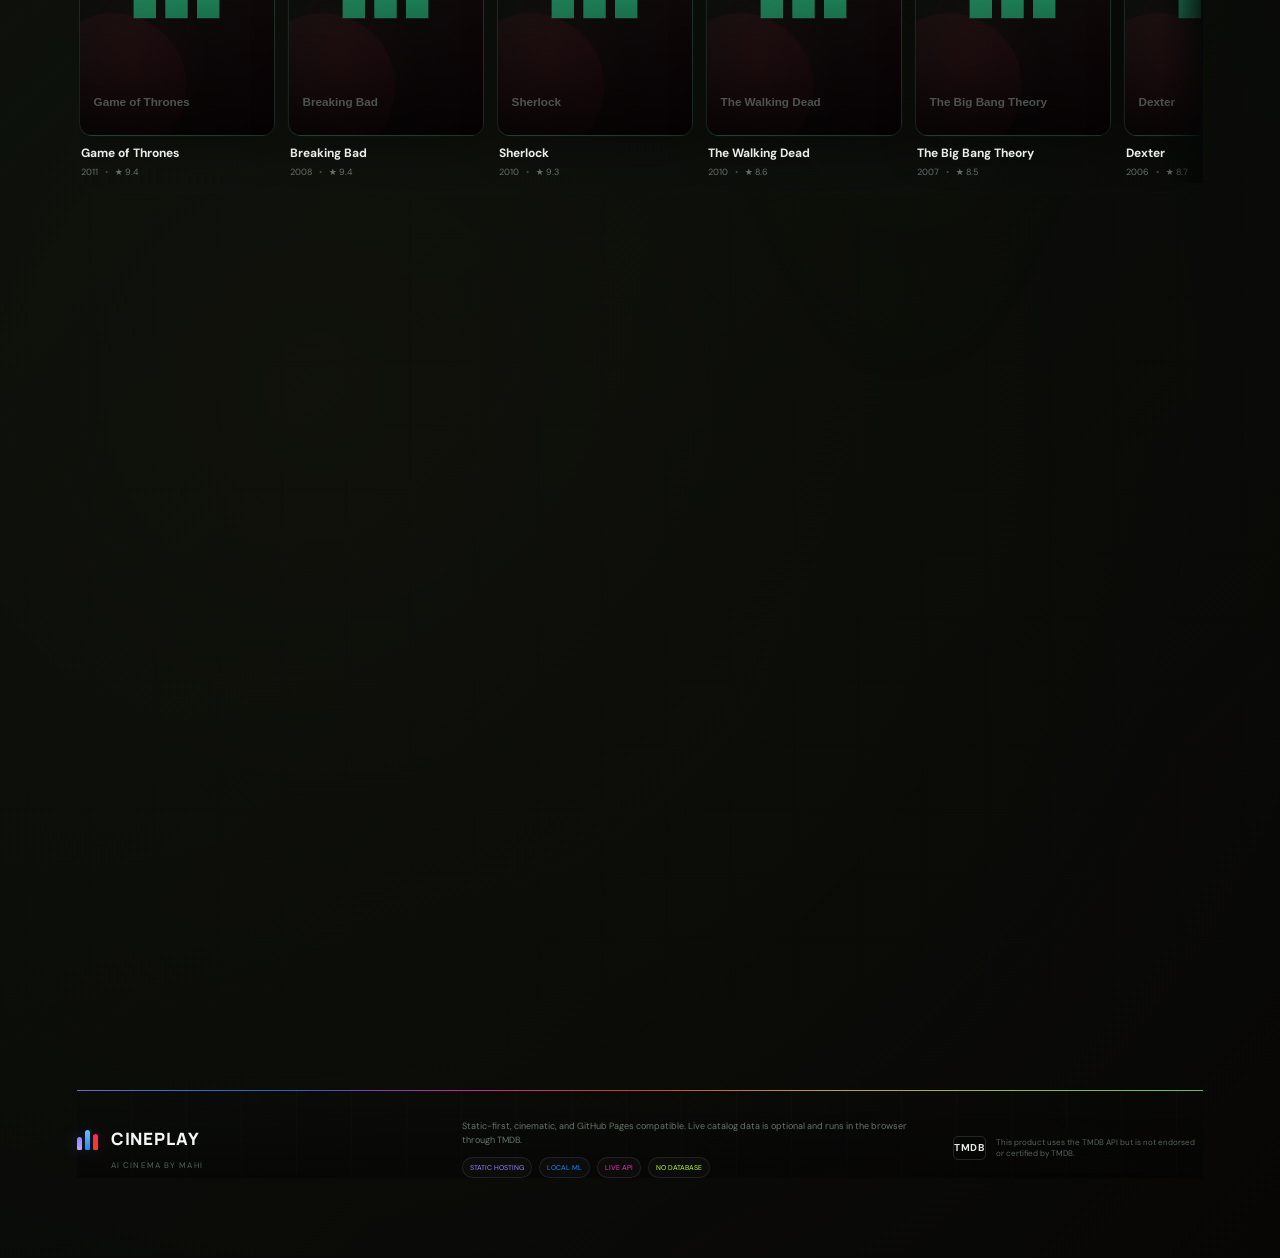
==== commit 55100e6d: "feat: add Night Changes soundtrack player with autoplay attempt" ====
--- a/index.html
+++ b/index.html
@@ -17,7 +17,7 @@
   <link href="https://fonts.googleapis.com/css2?family=DM+Sans:wght@400;500;600;700&family=Manrope:wght@500;600;700;800&display=swap" rel="stylesheet">
   <link rel="icon" href="assets/cineplay-icon.svg" type="image/svg+xml">
   <link rel="manifest" href="manifest.webmanifest">
-  <link rel="stylesheet" href="assets/styles.css?v=20261021-catalog-pulse06">
+  <link rel="stylesheet" href="assets/styles.css?v=20261021-night-changes01">
 </head>
 <body>
 
@@ -414,6 +414,37 @@
     </main>
   </div>
 
+
+  <aside class="music-dock" id="musicDock" aria-label="Night Changes music player">
+    <div class="music-dock-header">
+      <div class="music-art" aria-hidden="true">
+        <img src="https://img.youtube.com/vi/syFZfO_wfMQ/hqdefault.jpg" alt="" loading="eager" referrerpolicy="strict-origin-when-cross-origin">
+        <span>♫</span>
+      </div>
+      <div class="music-track-copy">
+        <span class="music-eyebrow">CINEPLAY SOUNDTRACK</span>
+        <strong>Night Changes</strong>
+        <small>One Direction · FOUR</small>
+      </div>
+      <button class="music-icon-button music-retry" id="musicRetry" type="button" aria-label="Play or restart Night Changes" title="Play / restart">▶</button>
+      <button class="music-icon-button music-minimize" id="musicMinimize" type="button" aria-label="Stop music and minimize player" title="Stop and minimize">−</button>
+    </div>
+    <div class="music-player-panel" id="musicPlayerPanel">
+      <iframe
+        id="nightChangesFrame"
+        title="One Direction — Night Changes official music video"
+        src="https://www.youtube-nocookie.com/embed/syFZfO_wfMQ?autoplay=1&amp;playsinline=1&amp;rel=0&amp;controls=1"
+        allow="autoplay; encrypted-media; picture-in-picture; web-share"
+        referrerpolicy="strict-origin-when-cross-origin"
+        allowfullscreen>
+      </iframe>
+    </div>
+    <div class="music-dock-foot">
+      <span id="musicStatus" role="status" aria-live="polite">Autoplay requested · press ▶ if your browser blocks sound</span>
+      <a href="https://www.youtube.com/watch?v=syFZfO_wfMQ" target="_blank" rel="noopener noreferrer">Open on YouTube ↗</a>
+    </div>
+  </aside>
+
   <div class="modal hidden" id="movieModal" role="dialog" aria-modal="true" aria-labelledby="modalTitle">
     <div class="modal-backdrop" data-close-modal></div>
     <article class="movie-modal">
@@ -507,6 +538,6 @@
   </script>
   <script src="data/movies.js?v=20261005-21"></script>
   <script src="data/series.js?v=20261005-21"></script>
-  <script src="assets/app.js?v=20261021-catalog-pulse09"></script>
+  <script src="assets/app.js?v=20261021-night-changes01"></script>
 </body>
 </html>
--- a/assets/styles.css
+++ b/assets/styles.css
@@ -1765,3 +1765,44 @@
 @media(max-width:1080px){.catalog-chart-grid{grid-template-columns:repeat(2,minmax(0,1fr))}.catalog-chart-card:last-child{grid-column:1/-1;min-height:190px}.catalog-artwork-chart{grid-template-columns:repeat(3,minmax(0,1fr));gap:12px}.catalog-chart-heading{margin-bottom:17px}}
 @media(max-width:700px){.catalog-pulse{margin:28px 0 20px;padding:17px;border-radius:20px}.catalog-pulse-head{display:grid;gap:14px}.catalog-pulse-head h2{font-size:26px}.catalog-pulse-source{justify-self:start;margin:0}.catalog-pulse-stats{grid-template-columns:repeat(2,minmax(0,1fr));gap:8px}.catalog-stat{padding:12px}.catalog-stat strong{font-size:25px}.catalog-chart-grid{grid-template-columns:minmax(0,1fr);gap:9px}.catalog-chart-card,.catalog-chart-card:last-child{grid-column:auto;min-height:0;padding:15px}.catalog-artwork-chart{grid-template-columns:minmax(0,1fr);gap:18px}.catalog-decade-chart{height:150px}}
 @media(prefers-reduced-motion:reduce){.catalog-stat,.catalog-bar-track i,.catalog-decade-bar{transition:none!important;animation:none!important}}
+
+
+/* Night Changes soundtrack dock — uses the official YouTube-hosted video. */
+.music-dock{
+  position:fixed;z-index:72;right:22px;bottom:20px;width:min(364px,calc(100vw - 28px));
+  overflow:hidden;border:1px solid rgba(157,180,255,.22);border-radius:19px;
+  background:linear-gradient(145deg,rgba(13,17,29,.97),rgba(7,9,16,.98));
+  box-shadow:0 24px 80px rgba(0,0,0,.53),0 0 45px rgba(127,114,255,.08),inset 0 1px 0 rgba(255,255,255,.06);
+  -webkit-backdrop-filter:blur(20px);backdrop-filter:blur(20px);
+  animation:musicDockEnter .6s cubic-bezier(.2,.8,.2,1) both;
+}
+@keyframes musicDockEnter{from{opacity:0;transform:translateY(14px) scale(.985)}to{opacity:1;transform:none}}
+.music-dock-header{display:flex;align-items:center;gap:11px;padding:11px 11px 10px}
+.music-art{position:relative;flex:0 0 56px;width:56px;height:42px;overflow:hidden;border-radius:8px;background:#202238}
+.music-art img{display:block;width:100%;height:100%;object-fit:cover}
+.music-art::after{content:"";position:absolute;inset:0;background:linear-gradient(135deg,rgba(9,11,23,.03),rgba(9,11,23,.56))}
+.music-art>span{position:absolute;z-index:1;left:0;right:0;top:50%;transform:translateY(-50%);color:#f5f1ff;text-align:center;font-size:19px;text-shadow:0 2px 9px rgba(0,0,0,.55)}
+.music-track-copy{display:grid;gap:3px;min-width:0;flex:1}
+.music-eyebrow{color:#a29aff;font-size:7px;font-weight:900;letter-spacing:.16em}
+.music-track-copy strong{color:#f1f3ff;font:800 13px/1.2 "Manrope",sans-serif;letter-spacing:-.02em;white-space:nowrap;overflow:hidden;text-overflow:ellipsis}
+.music-track-copy small{color:#8590aa;font-size:9px}
+.music-icon-button{display:grid;place-items:center;flex:0 0 30px;width:30px;height:30px;padding:0;border:1px solid rgba(179,184,255,.18);border-radius:50%;background:rgba(255,255,255,.045);color:#e7e6ff;font-size:13px;cursor:pointer;transition:background .18s,border-color .18s,transform .18s}
+.music-icon-button:hover{background:rgba(139,126,255,.16);border-color:rgba(179,184,255,.42);transform:translateY(-1px)}
+.music-retry{border-color:rgba(139,126,255,.42);background:linear-gradient(135deg,rgba(124,106,255,.29),rgba(44,196,163,.12));color:#dcd8ff}
+.music-minimize{font-size:19px;color:#8e98b1}
+.music-player-panel{padding:0 10px}
+.music-player-panel iframe{display:block;width:100%;aspect-ratio:16/9;height:auto;min-height:160px;border:0;border-radius:11px;background:#05060a}
+.music-dock-foot{display:flex;align-items:center;justify-content:space-between;gap:10px;padding:9px 12px 11px;color:#77829d;font-size:8px;line-height:1.5}
+.music-dock-foot span{min-width:0}
+.music-dock-foot a{flex:0 0 auto;color:#b3aaff;text-decoration:none;font-weight:700}
+.music-dock-foot a:hover{color:#eeeaff;text-decoration:underline}
+.music-dock.is-minimized{width:min(300px,calc(100vw - 28px))}
+.music-dock.is-minimized .music-player-panel{display:none}
+.music-dock.is-minimized .music-dock-foot{padding-top:0}
+.music-dock.is-minimized .music-minimize{transform:rotate(45deg)}
+@media(max-width:600px){
+  .music-dock{right:14px;bottom:14px;width:min(340px,calc(100vw - 28px));border-radius:16px}
+  .music-player-panel iframe{min-height:145px}
+  .music-dock-foot{font-size:7px}
+}
+@media(prefers-reduced-motion:reduce){.music-dock{animation:none}.music-icon-button{transition:none}}
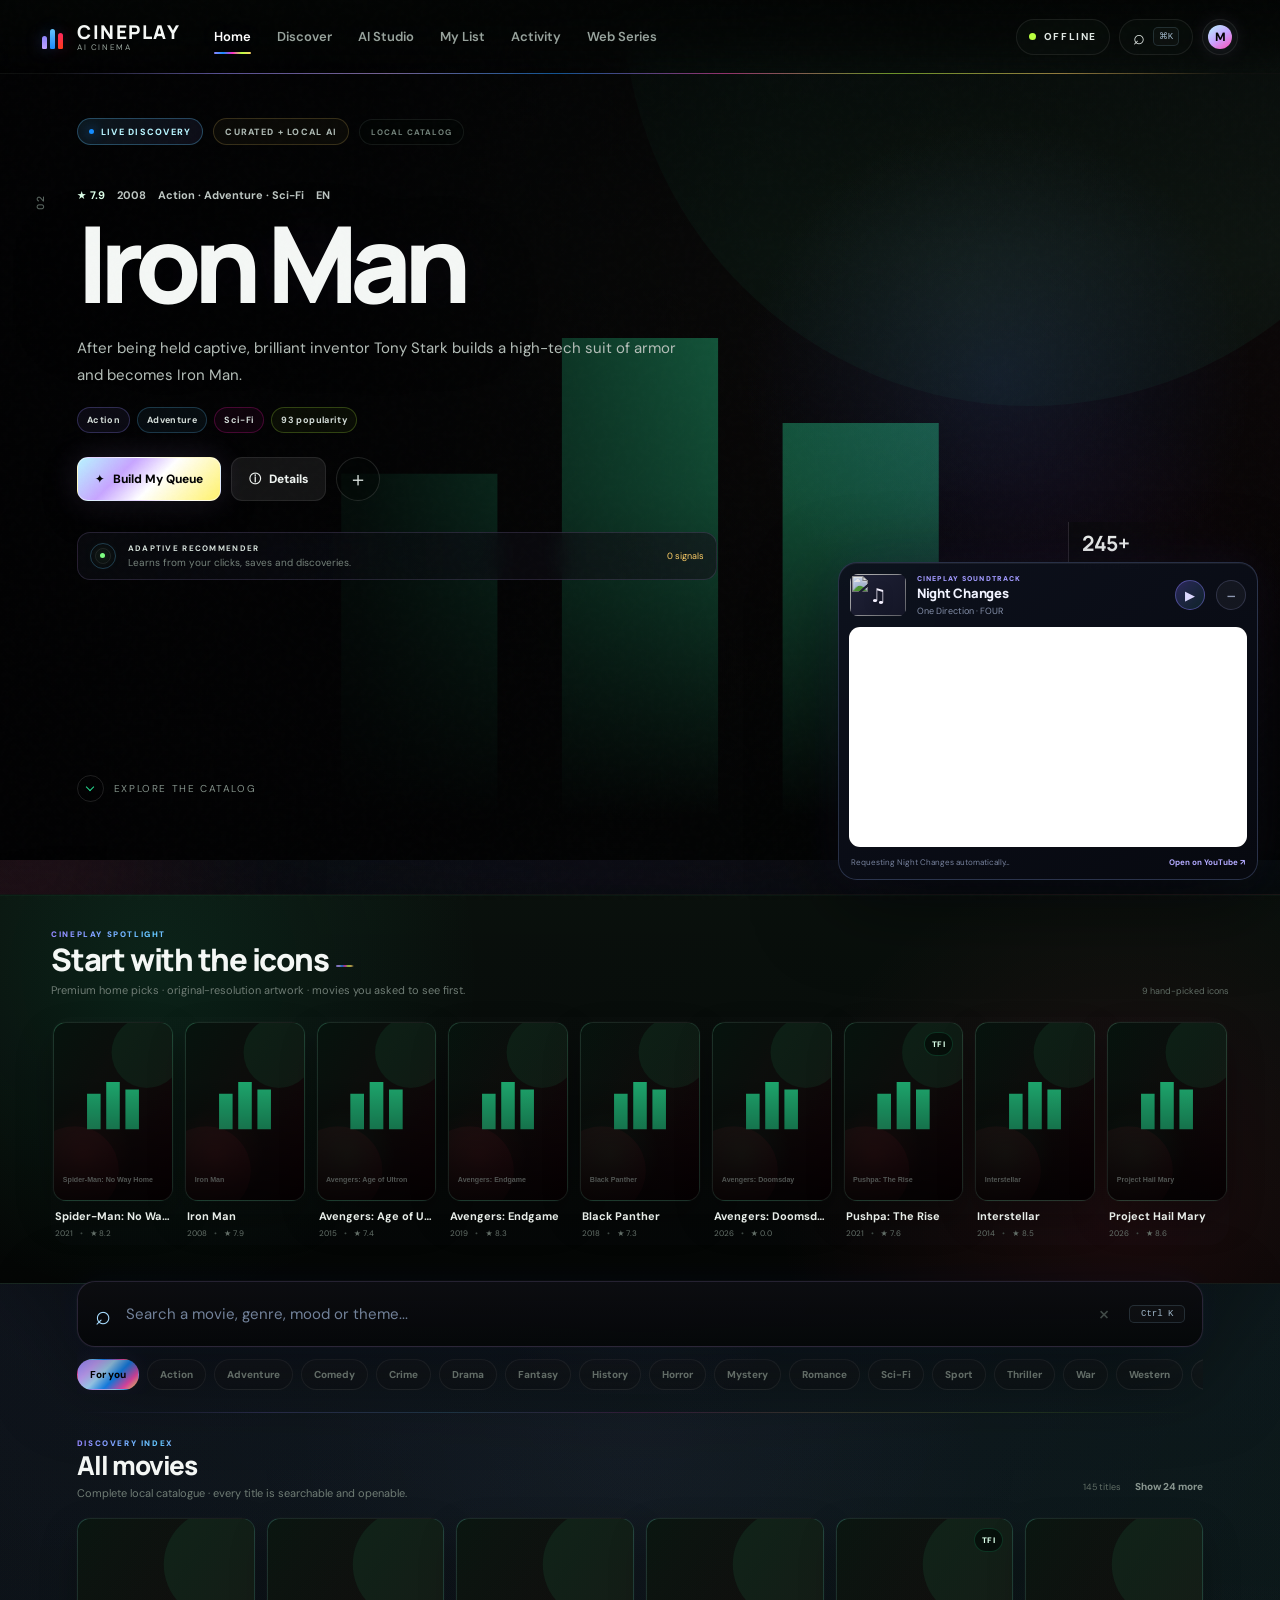
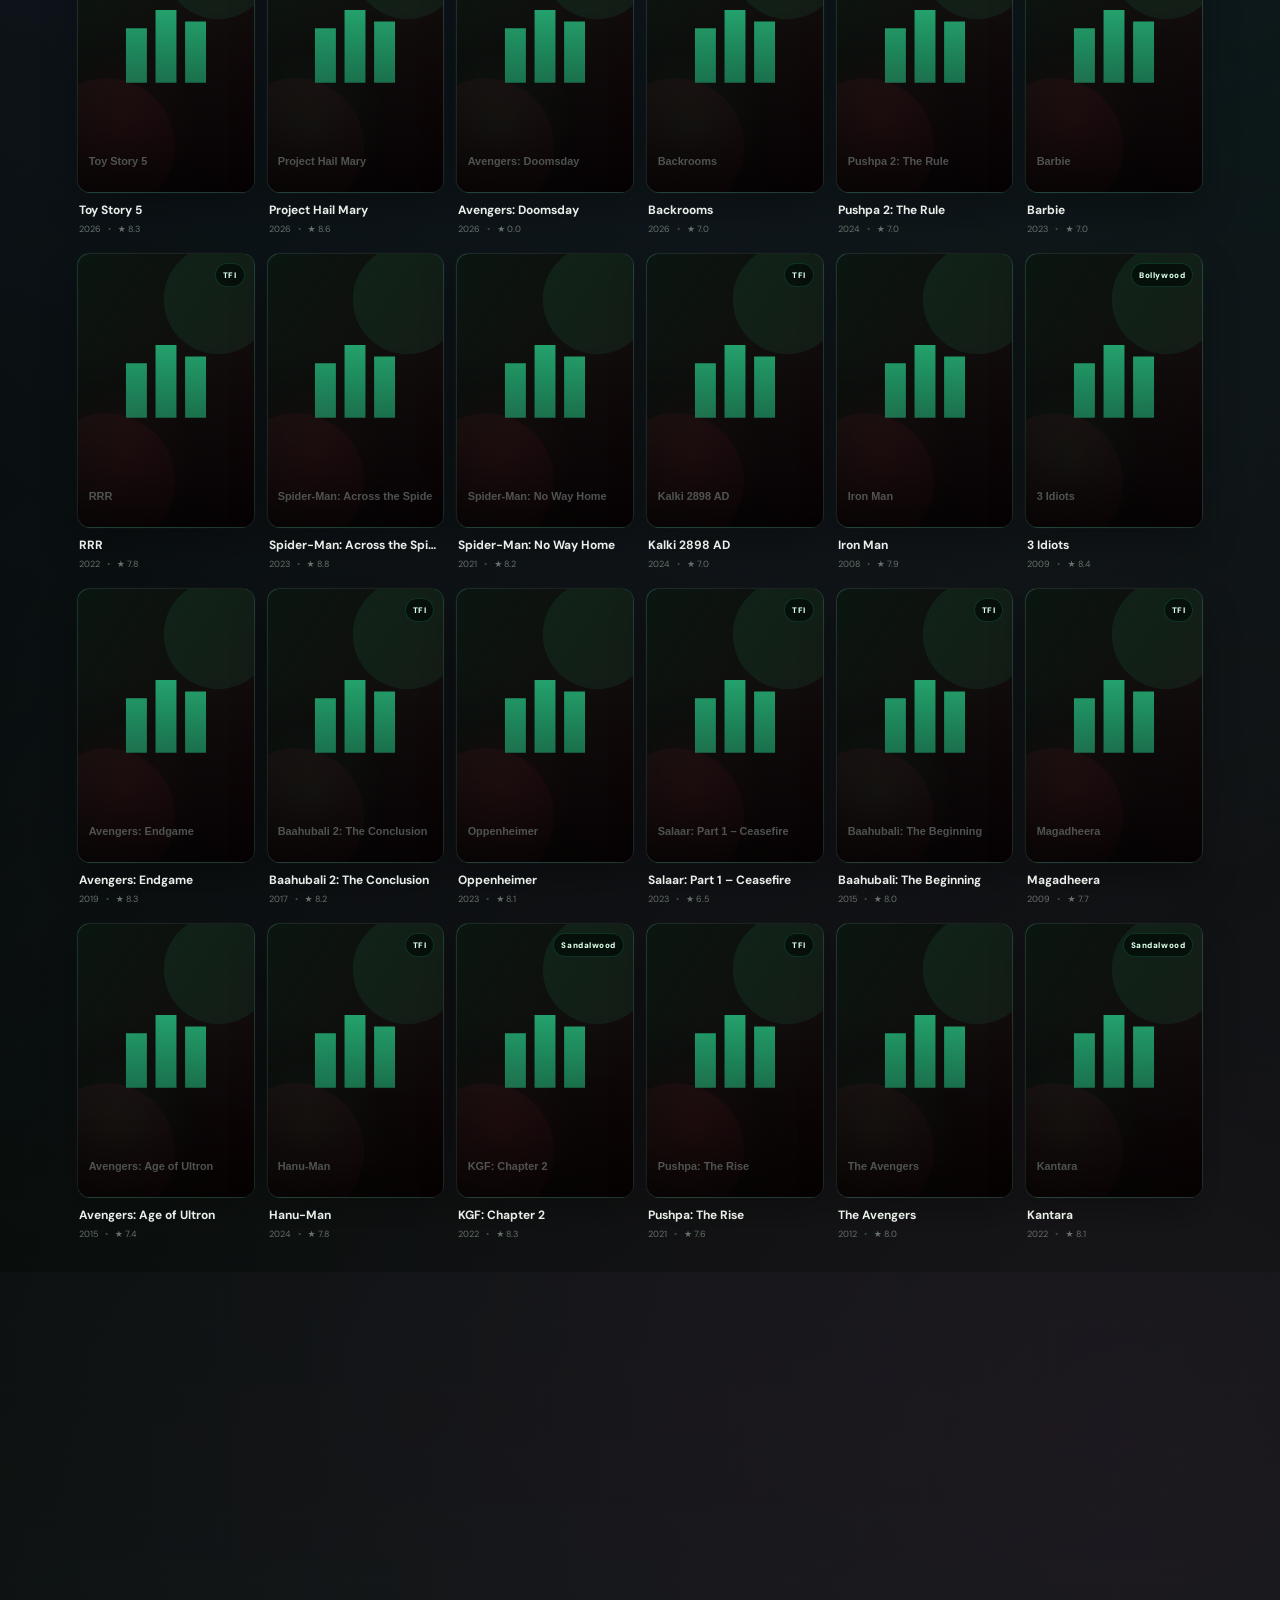
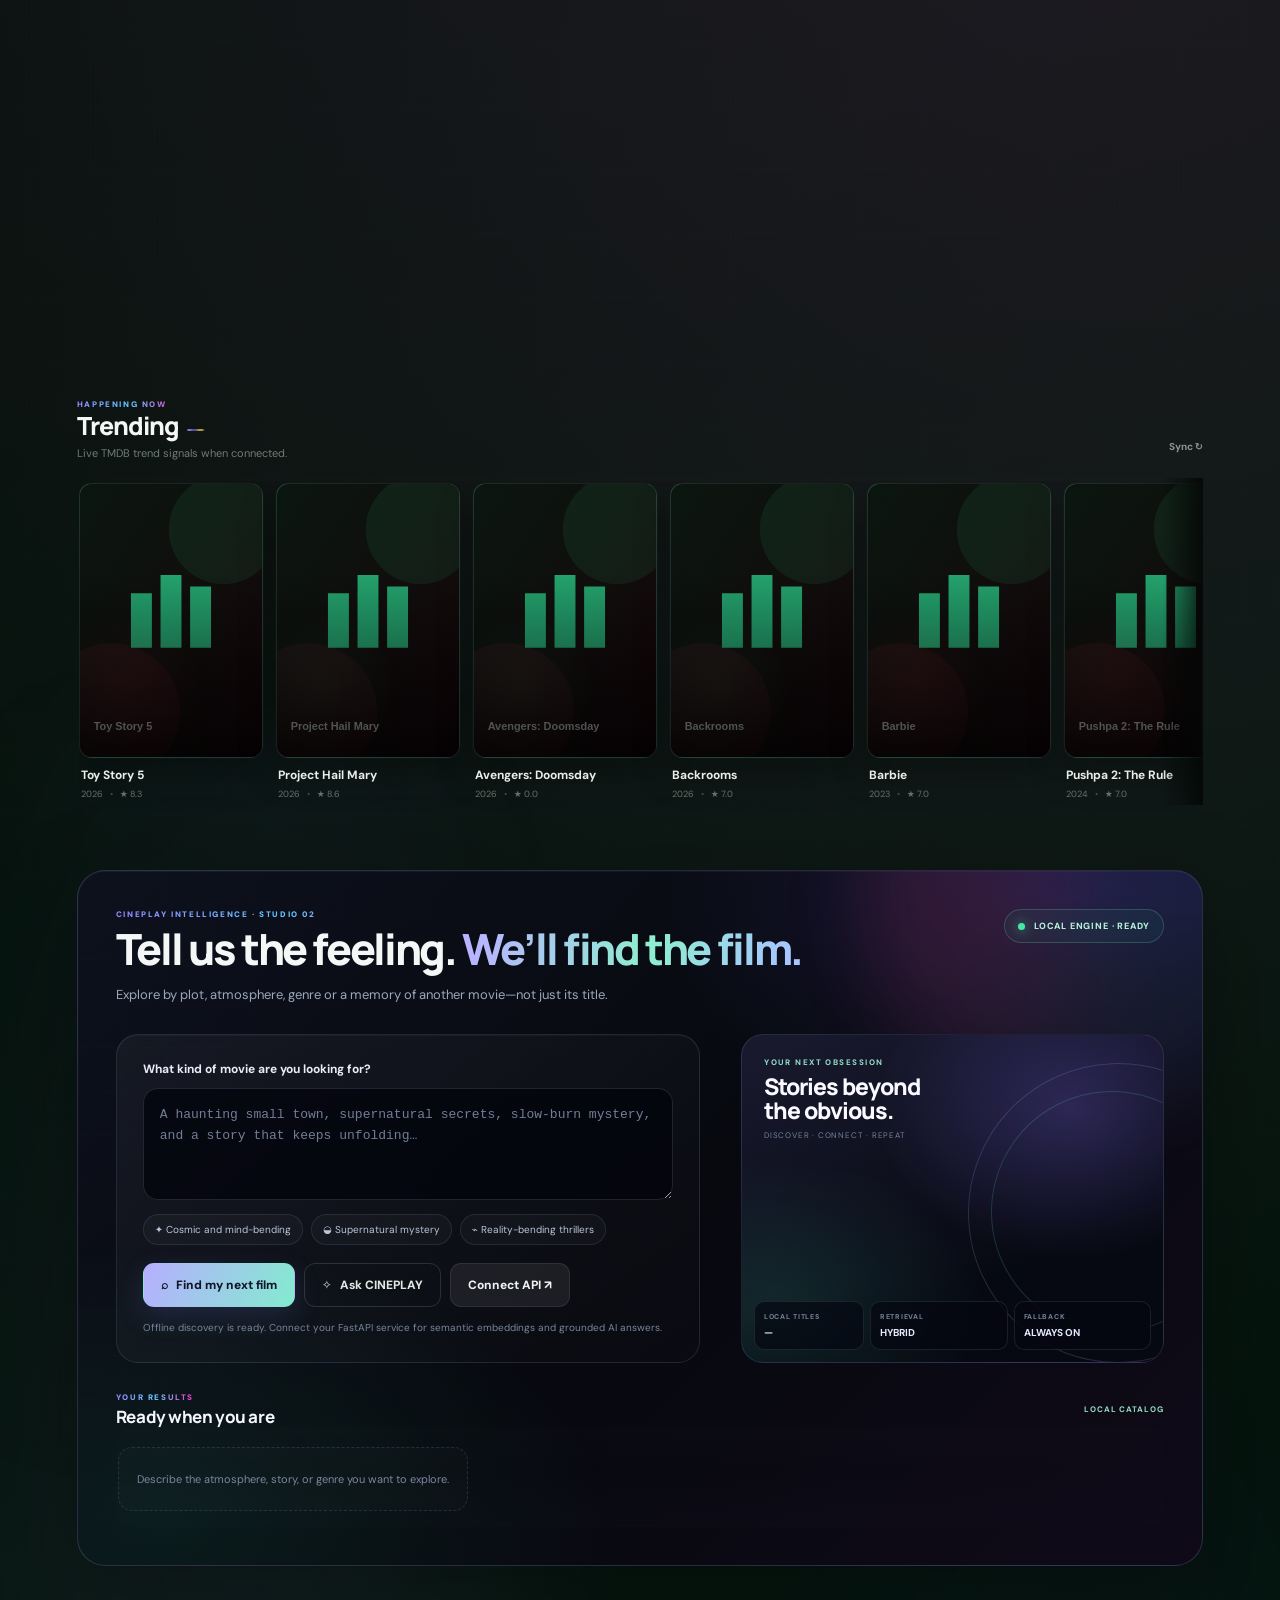
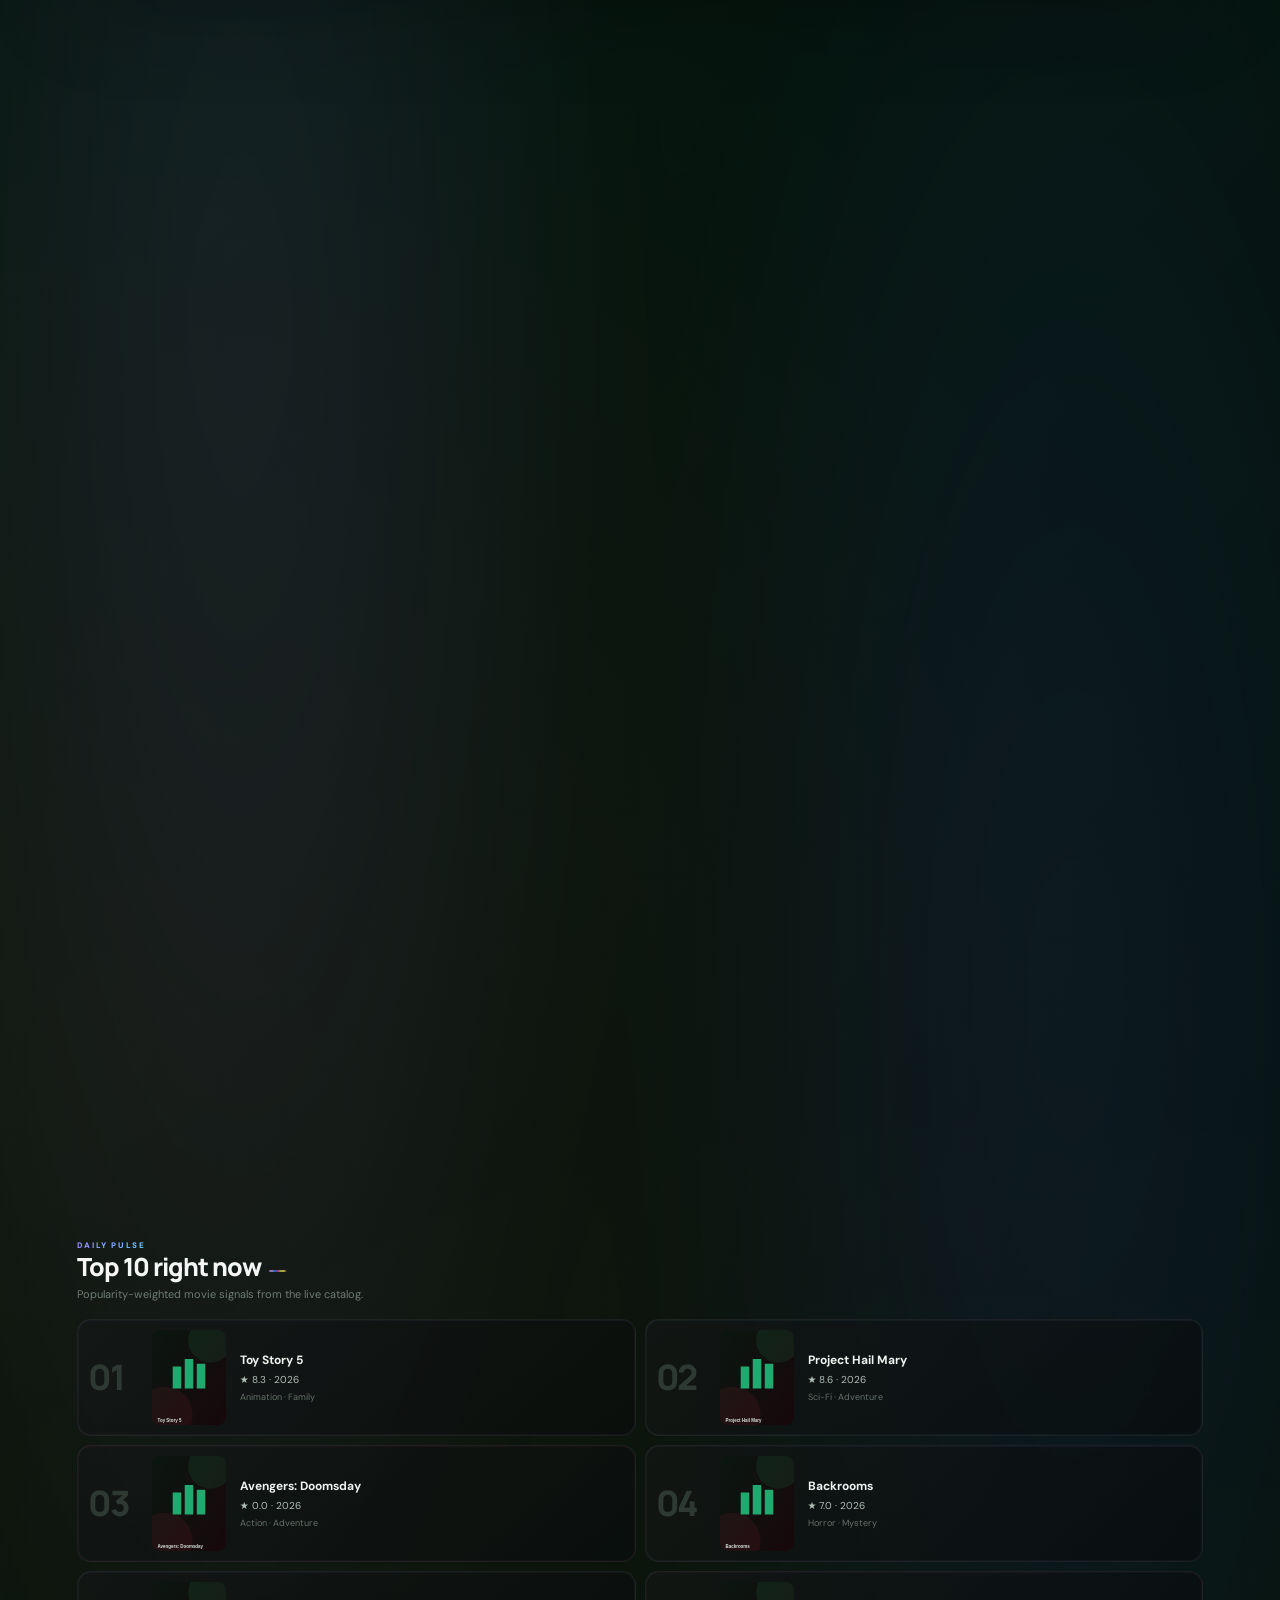
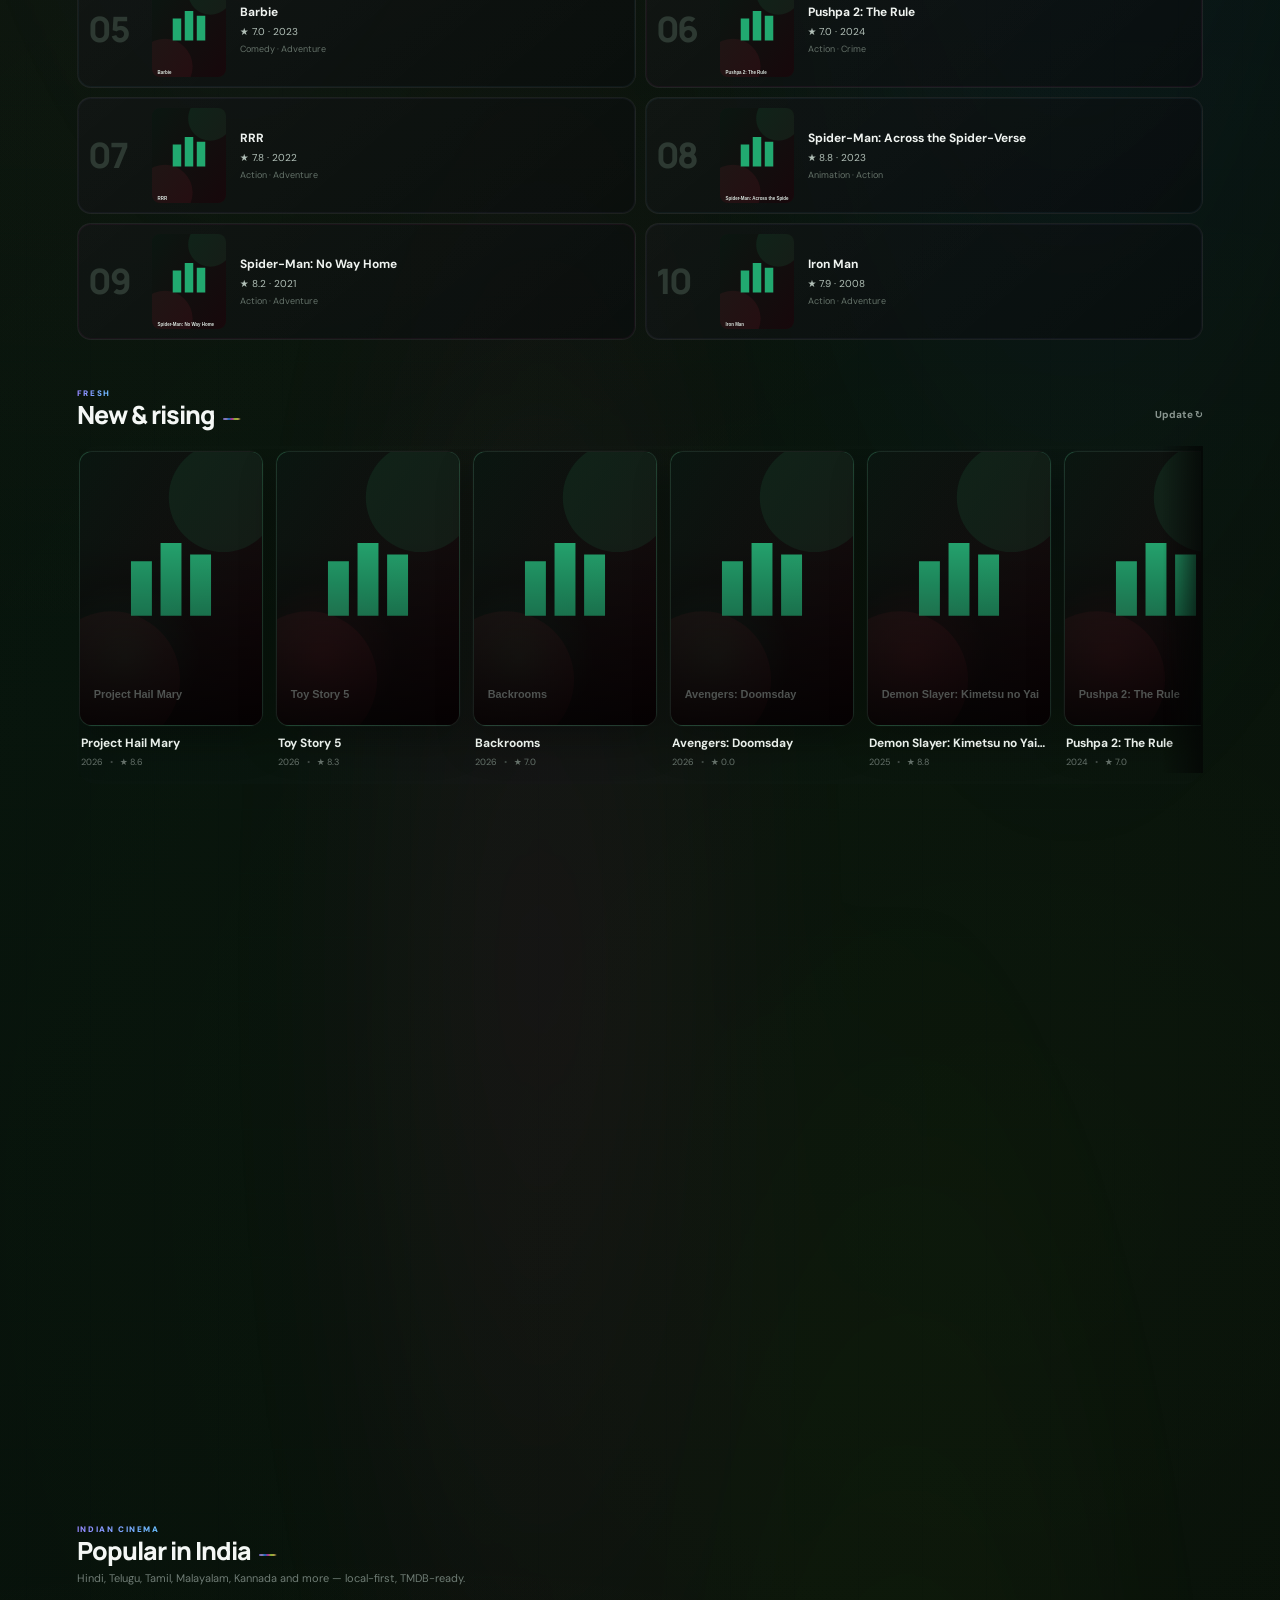
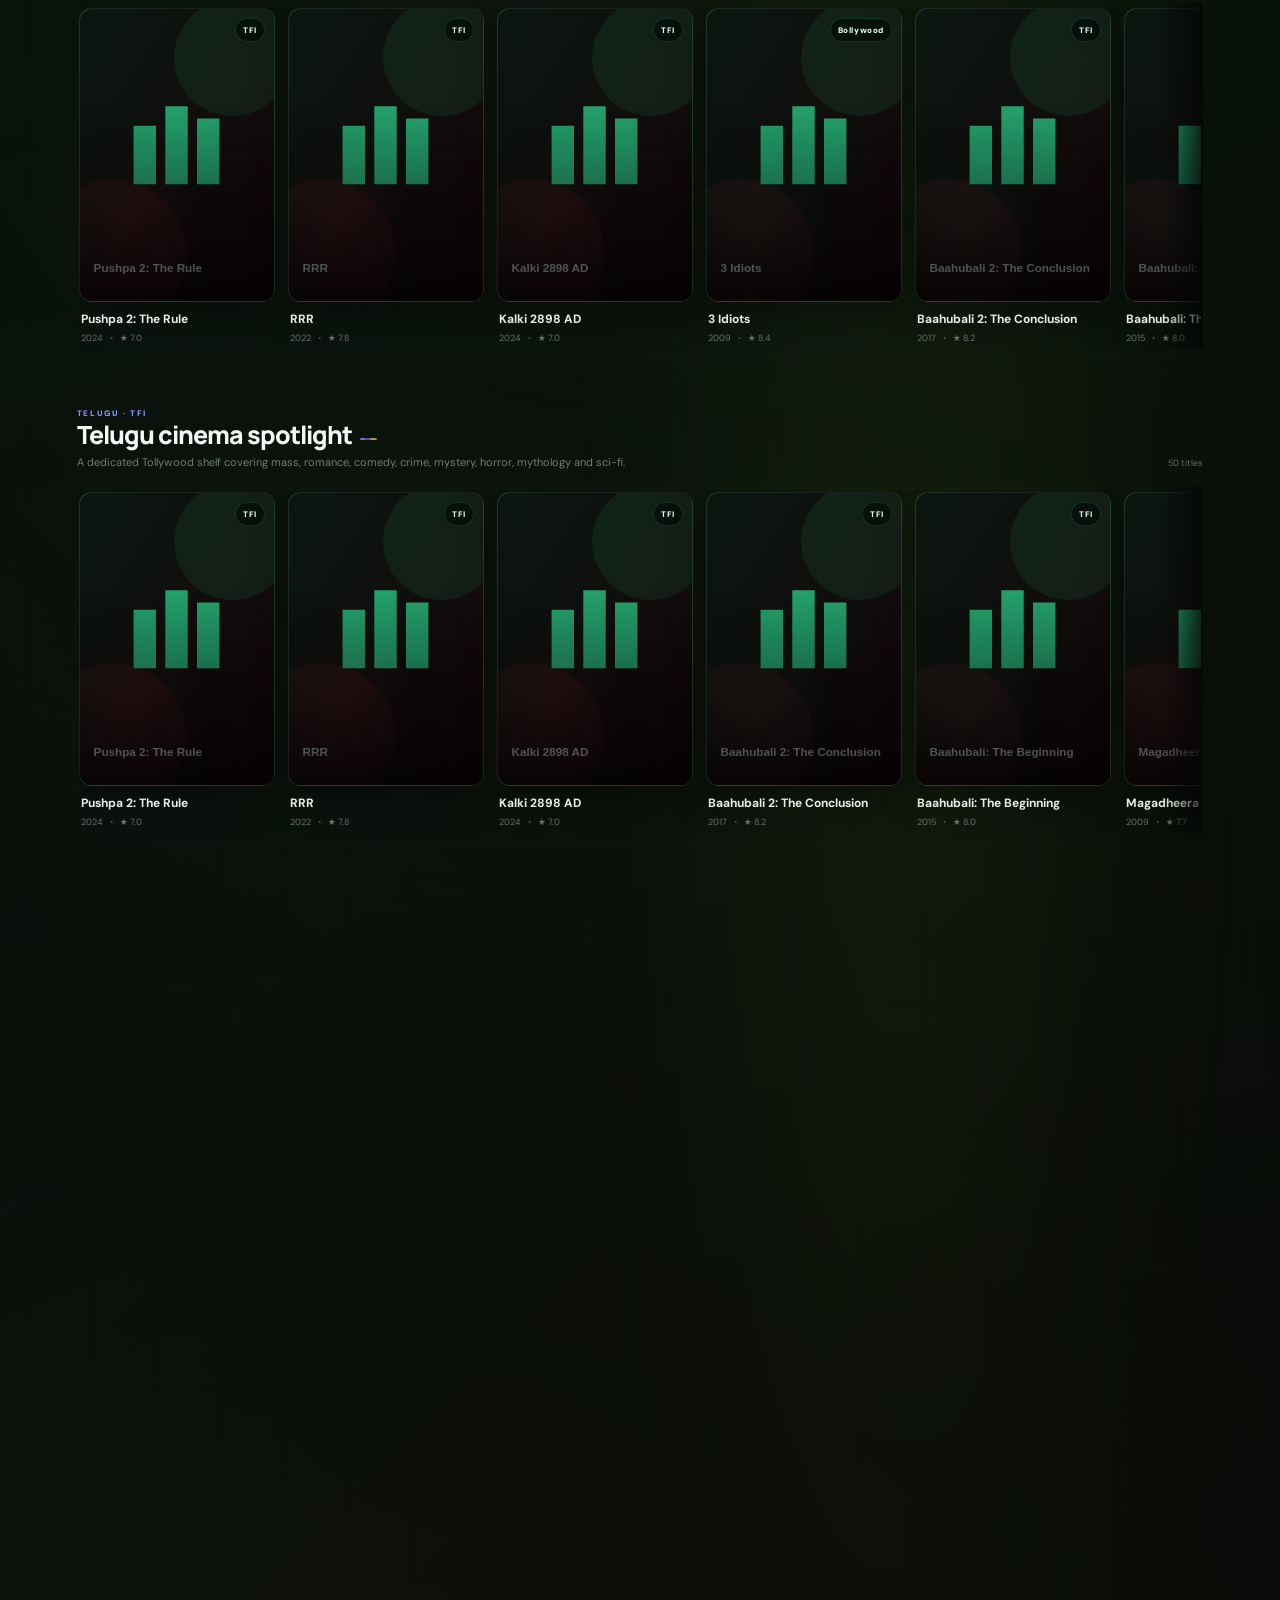
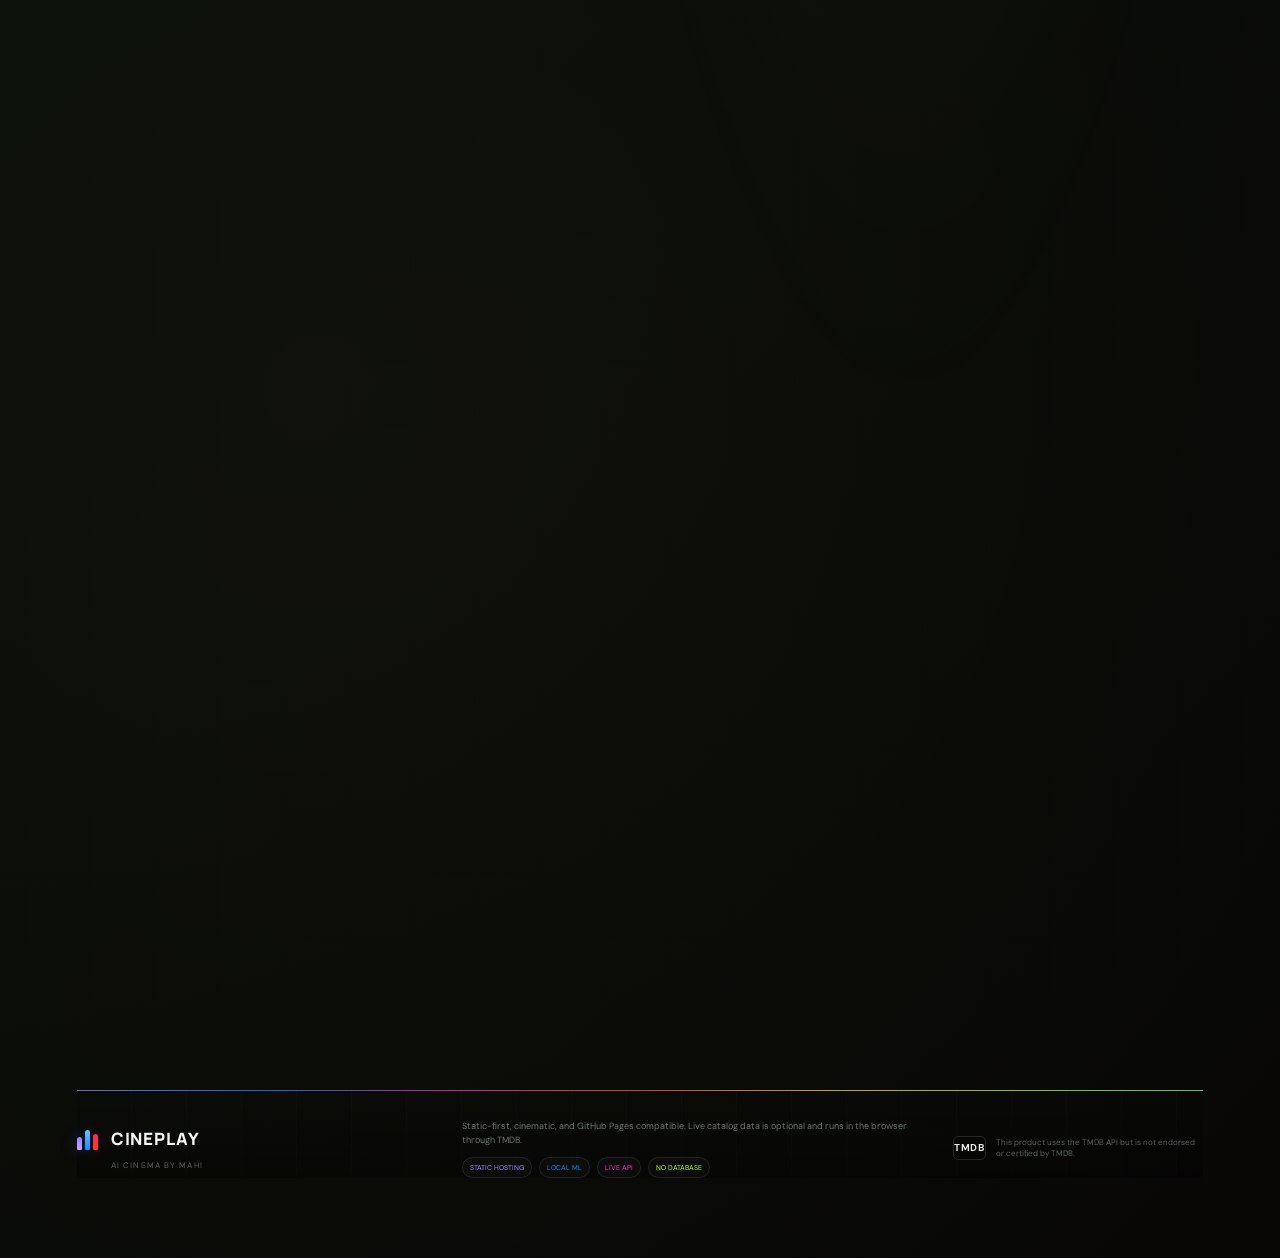
==== commit dab8a02f: "Enable YouTube player API for Night Changes autoplay" ====
--- a/index.html
+++ b/index.html
@@ -17,7 +17,7 @@
   <link href="https://fonts.googleapis.com/css2?family=DM+Sans:wght@400;500;600;700&family=Manrope:wght@500;600;700;800&display=swap" rel="stylesheet">
   <link rel="icon" href="assets/cineplay-icon.svg" type="image/svg+xml">
   <link rel="manifest" href="manifest.webmanifest">
-  <link rel="stylesheet" href="assets/styles.css?v=20261021-night-changes01">
+  <link rel="stylesheet" href="assets/styles.css?v=20261021-night-changes02">
 </head>
 <body>
 
@@ -433,14 +433,14 @@
       <iframe
         id="nightChangesFrame"
         title="One Direction — Night Changes official music video"
-        src="https://www.youtube-nocookie.com/embed/syFZfO_wfMQ?autoplay=1&amp;playsinline=1&amp;rel=0&amp;controls=1"
+        src="https://www.youtube.com/embed/syFZfO_wfMQ?autoplay=1&amp;playsinline=1&amp;rel=0&amp;controls=1&amp;enablejsapi=1"
         allow="autoplay; encrypted-media; picture-in-picture; web-share"
         referrerpolicy="strict-origin-when-cross-origin"
         allowfullscreen>
       </iframe>
     </div>
     <div class="music-dock-foot">
-      <span id="musicStatus" role="status" aria-live="polite">Autoplay requested · press ▶ if your browser blocks sound</span>
+      <span id="musicStatus" role="status" aria-live="polite">Requesting Night Changes automatically…</span>
       <a href="https://www.youtube.com/watch?v=syFZfO_wfMQ" target="_blank" rel="noopener noreferrer">Open on YouTube ↗</a>
     </div>
   </aside>
@@ -538,6 +538,6 @@
   </script>
   <script src="data/movies.js?v=20261005-21"></script>
   <script src="data/series.js?v=20261005-21"></script>
-  <script src="assets/app.js?v=20261021-night-changes01"></script>
+  <script src="assets/app.js?v=20261021-night-changes02"></script>
 </body>
 </html>
--- a/assets/styles.css
+++ b/assets/styles.css
@@ -1769,7 +1769,7 @@
 
 /* Night Changes soundtrack dock — uses the official YouTube-hosted video. */
 .music-dock{
-  position:fixed;z-index:72;right:22px;bottom:20px;width:min(364px,calc(100vw - 28px));
+  position:fixed;z-index:72;right:22px;bottom:20px;width:min(420px,calc(100vw - 28px));
   overflow:hidden;border:1px solid rgba(157,180,255,.22);border-radius:19px;
   background:linear-gradient(145deg,rgba(13,17,29,.97),rgba(7,9,16,.98));
   box-shadow:0 24px 80px rgba(0,0,0,.53),0 0 45px rgba(127,114,255,.08),inset 0 1px 0 rgba(255,255,255,.06);
@@ -1791,7 +1791,7 @@
 .music-retry{border-color:rgba(139,126,255,.42);background:linear-gradient(135deg,rgba(124,106,255,.29),rgba(44,196,163,.12));color:#dcd8ff}
 .music-minimize{font-size:19px;color:#8e98b1}
 .music-player-panel{padding:0 10px}
-.music-player-panel iframe{display:block;width:100%;aspect-ratio:16/9;height:auto;min-height:160px;border:0;border-radius:11px;background:#05060a}
+.music-player-panel iframe{display:block;width:100%;height:220px;min-height:200px;aspect-ratio:auto;border:0;border-radius:11px;background:#05060a}
 .music-dock-foot{display:flex;align-items:center;justify-content:space-between;gap:10px;padding:9px 12px 11px;color:#77829d;font-size:8px;line-height:1.5}
 .music-dock-foot span{min-width:0}
 .music-dock-foot a{flex:0 0 auto;color:#b3aaff;text-decoration:none;font-weight:700}
@@ -1801,8 +1801,8 @@
 .music-dock.is-minimized .music-dock-foot{padding-top:0}
 .music-dock.is-minimized .music-minimize{transform:rotate(45deg)}
 @media(max-width:600px){
-  .music-dock{right:14px;bottom:14px;width:min(340px,calc(100vw - 28px));border-radius:16px}
-  .music-player-panel iframe{min-height:145px}
+  .music-dock{right:14px;bottom:14px;width:min(360px,calc(100vw - 28px));border-radius:16px}
+  .music-player-panel iframe{height:200px;min-height:200px}
   .music-dock-foot{font-size:7px}
 }
 @media(prefers-reduced-motion:reduce){.music-dock{animation:none}.music-icon-button{transition:none}}
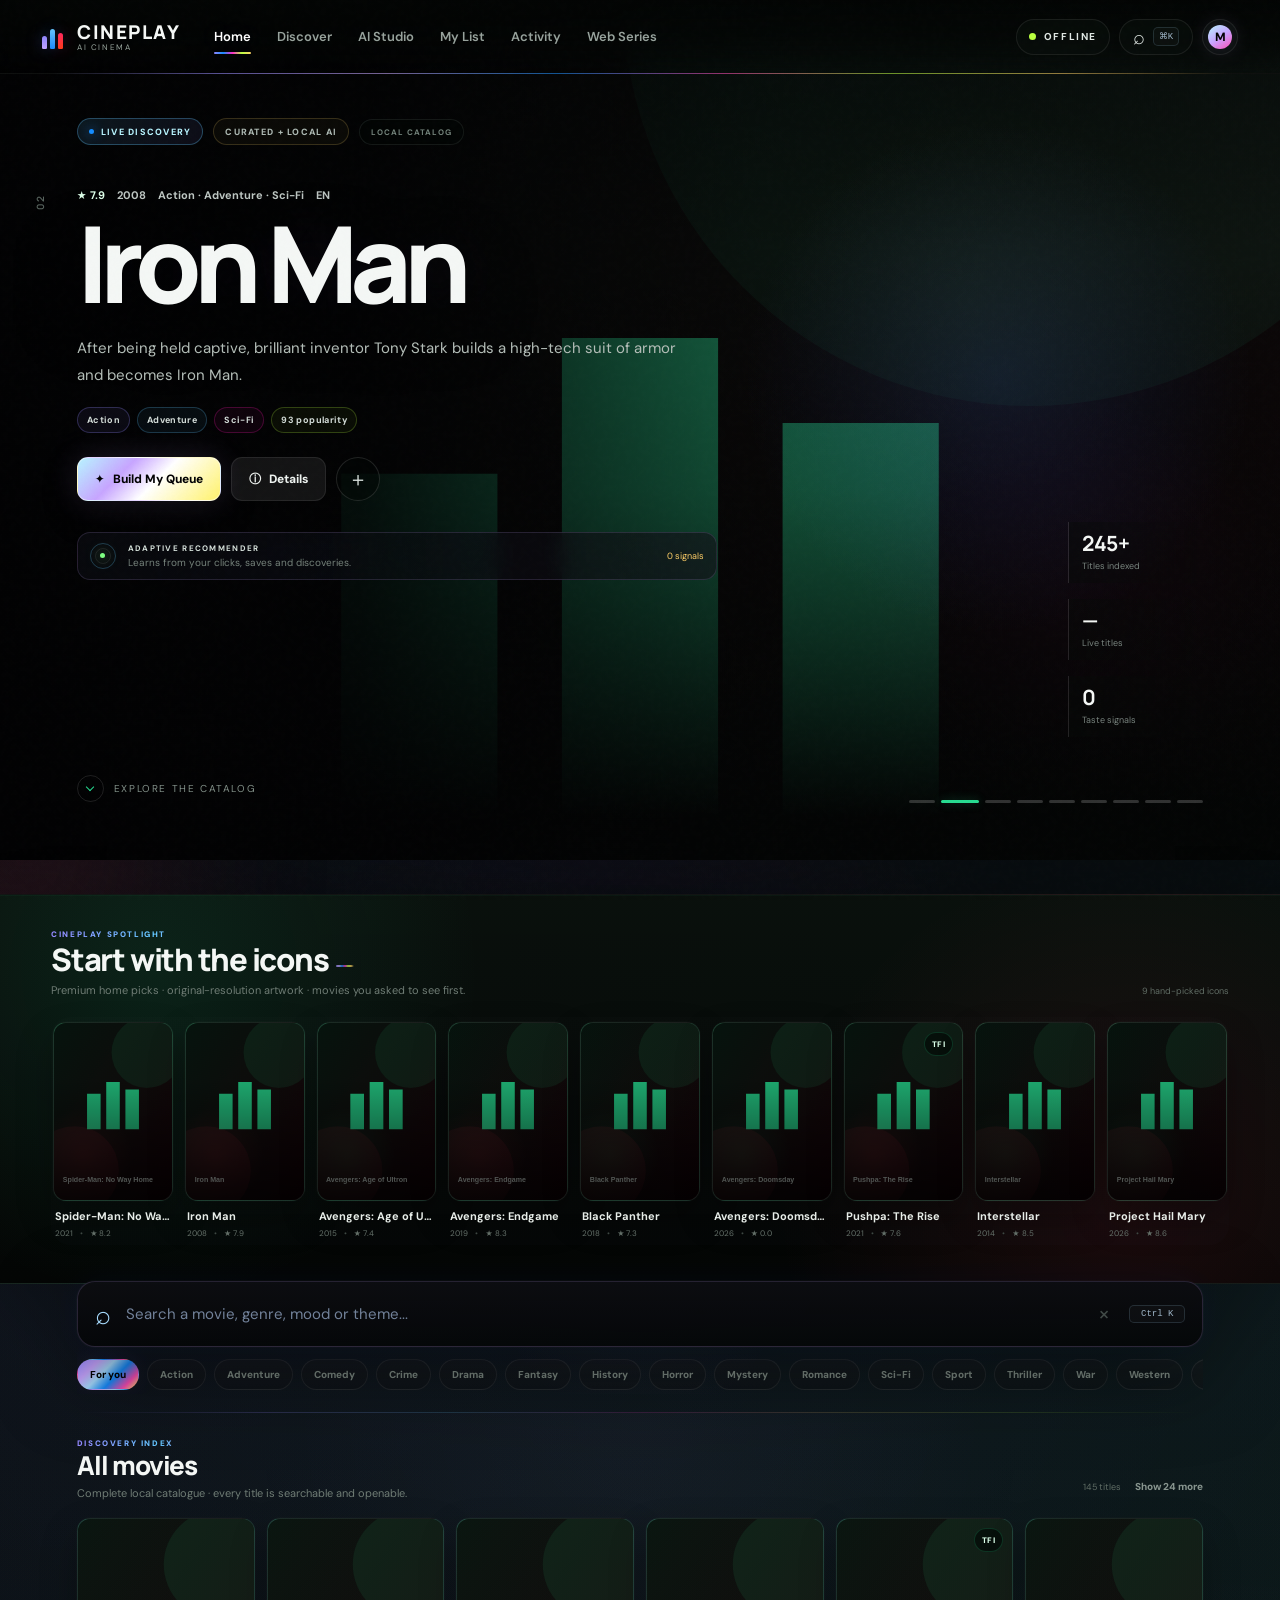
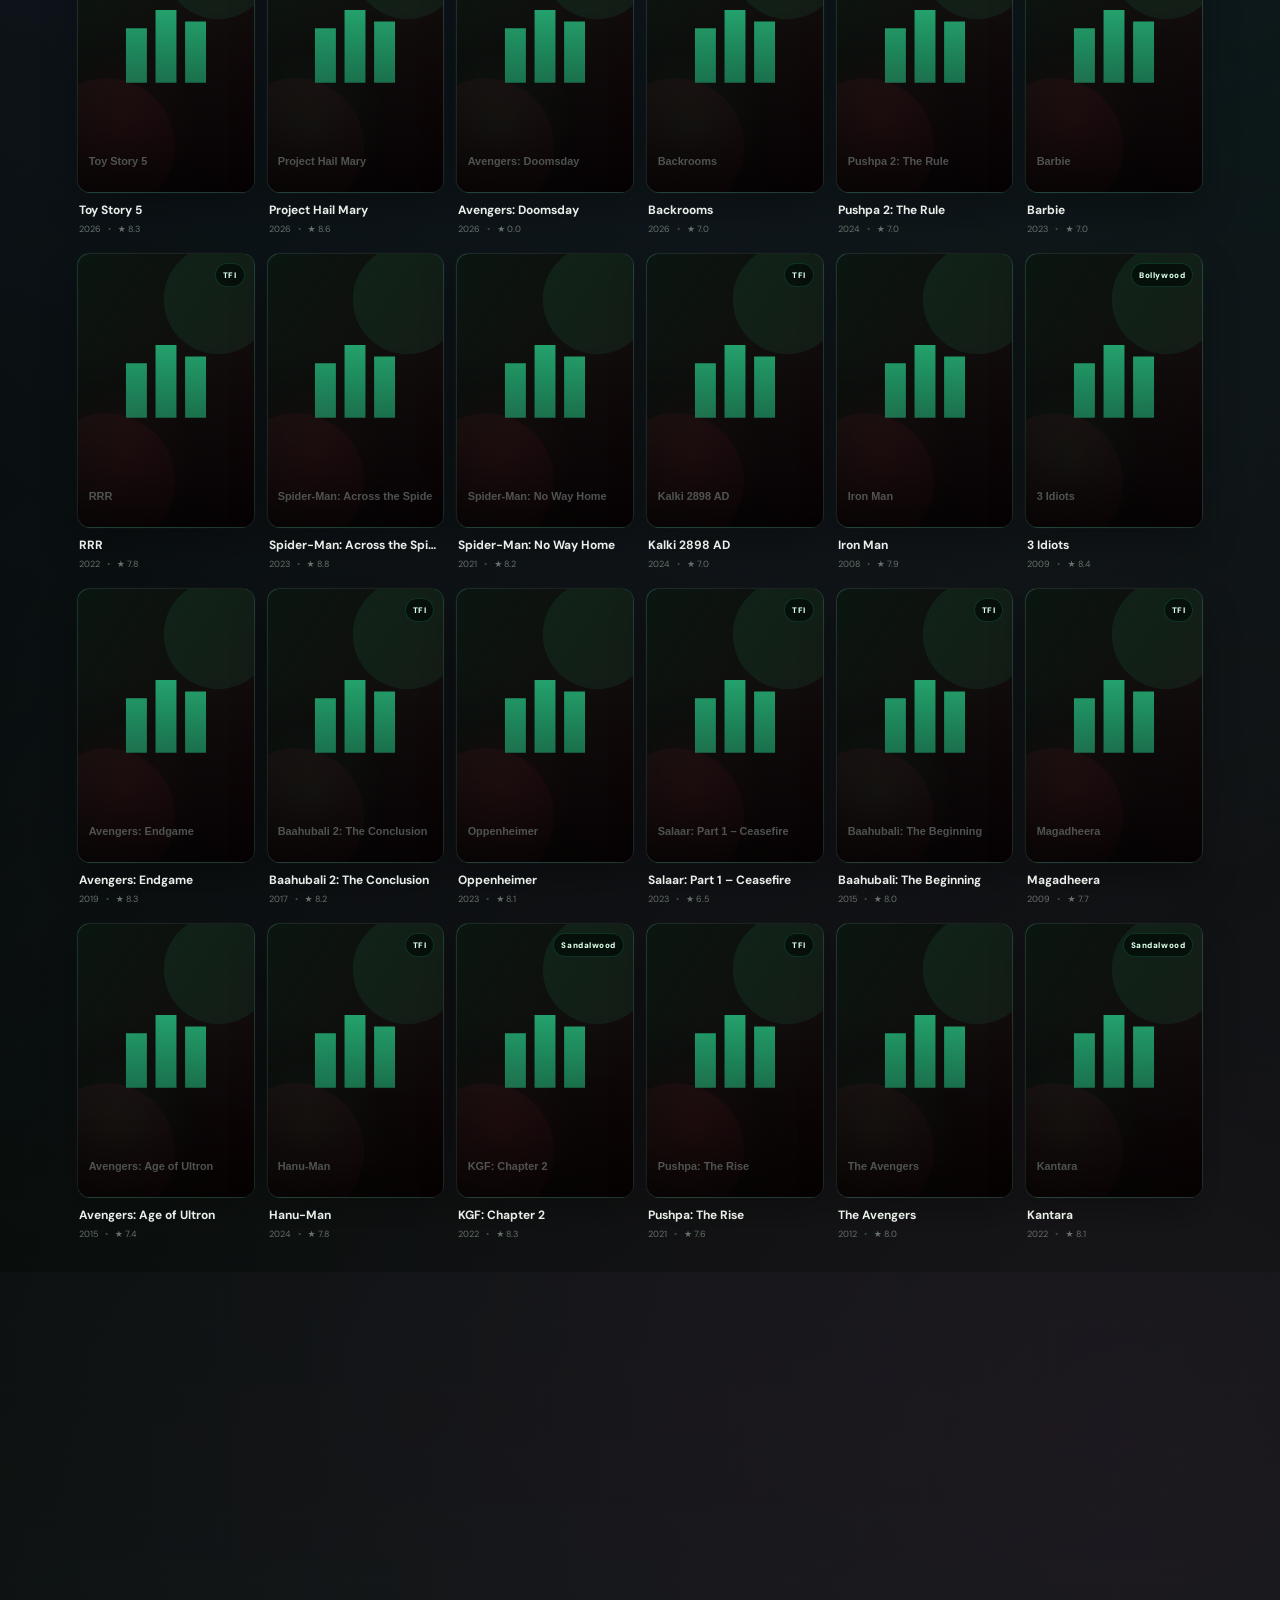
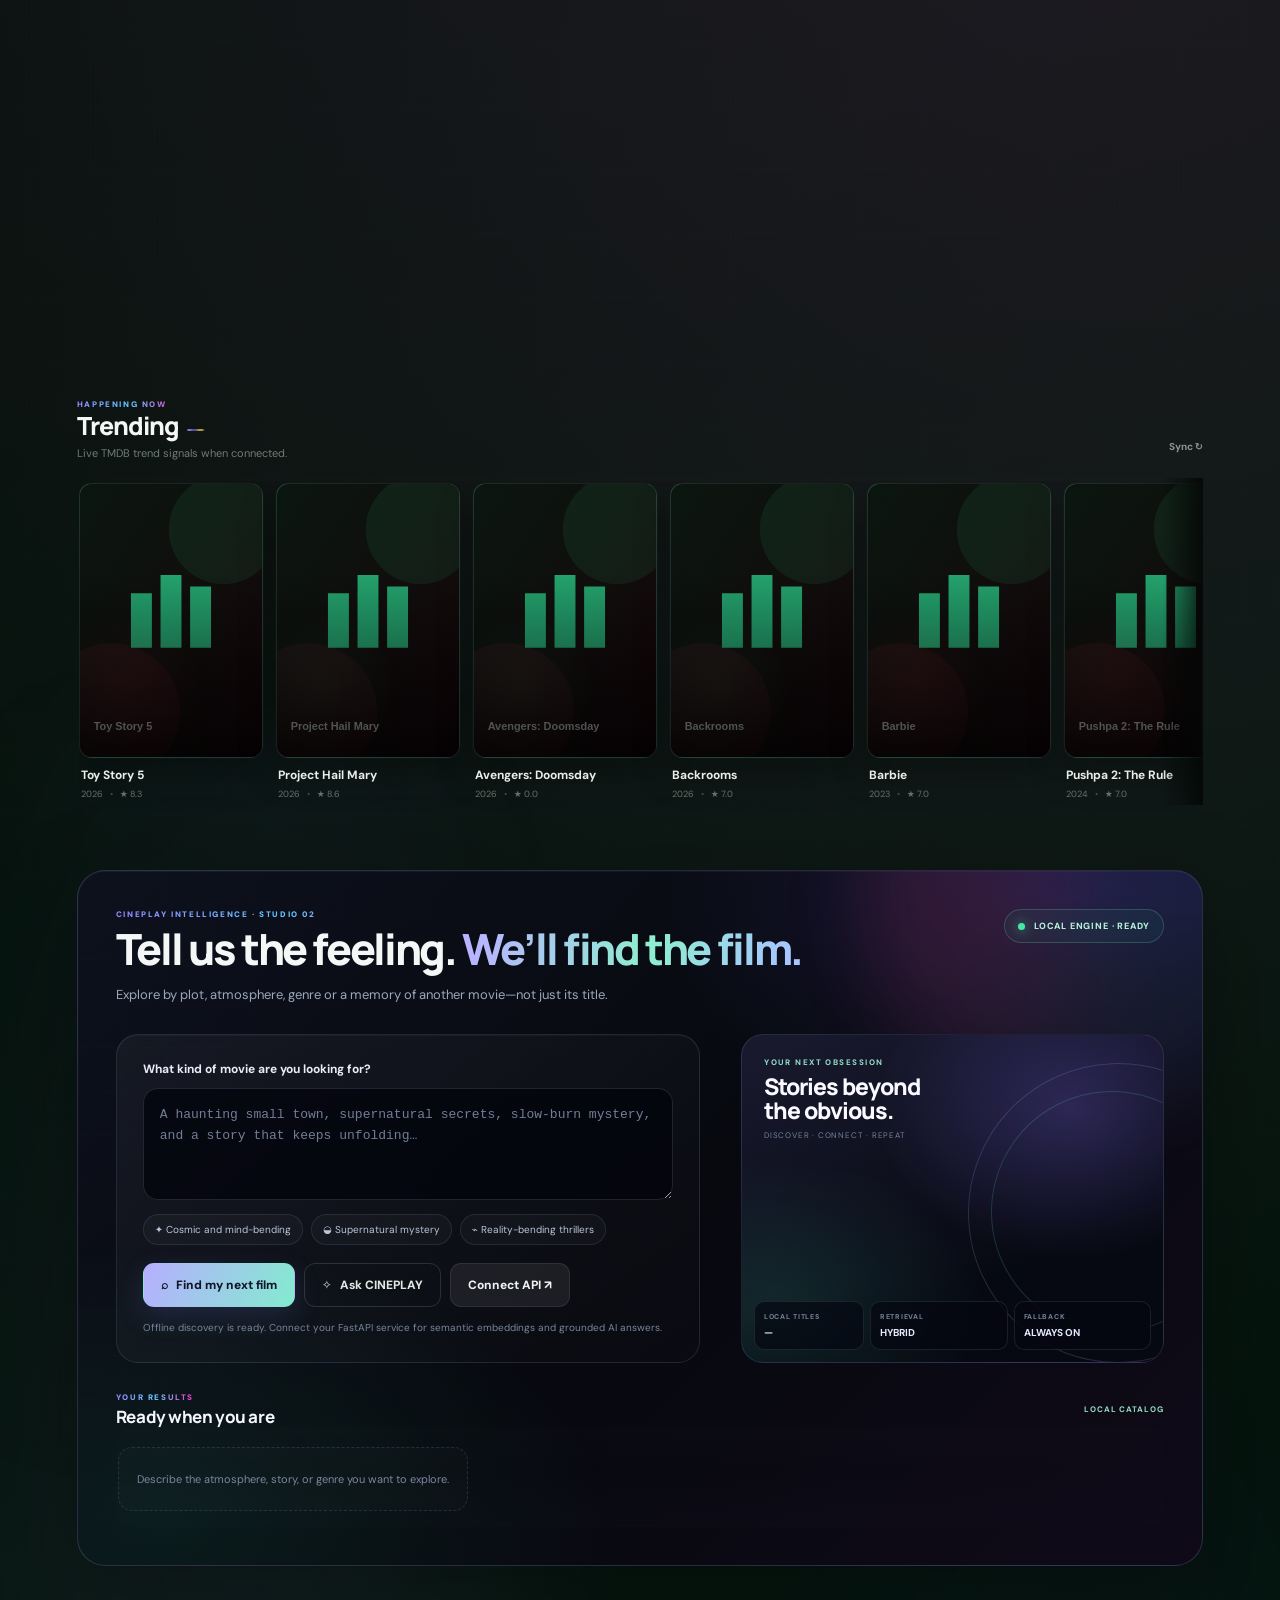
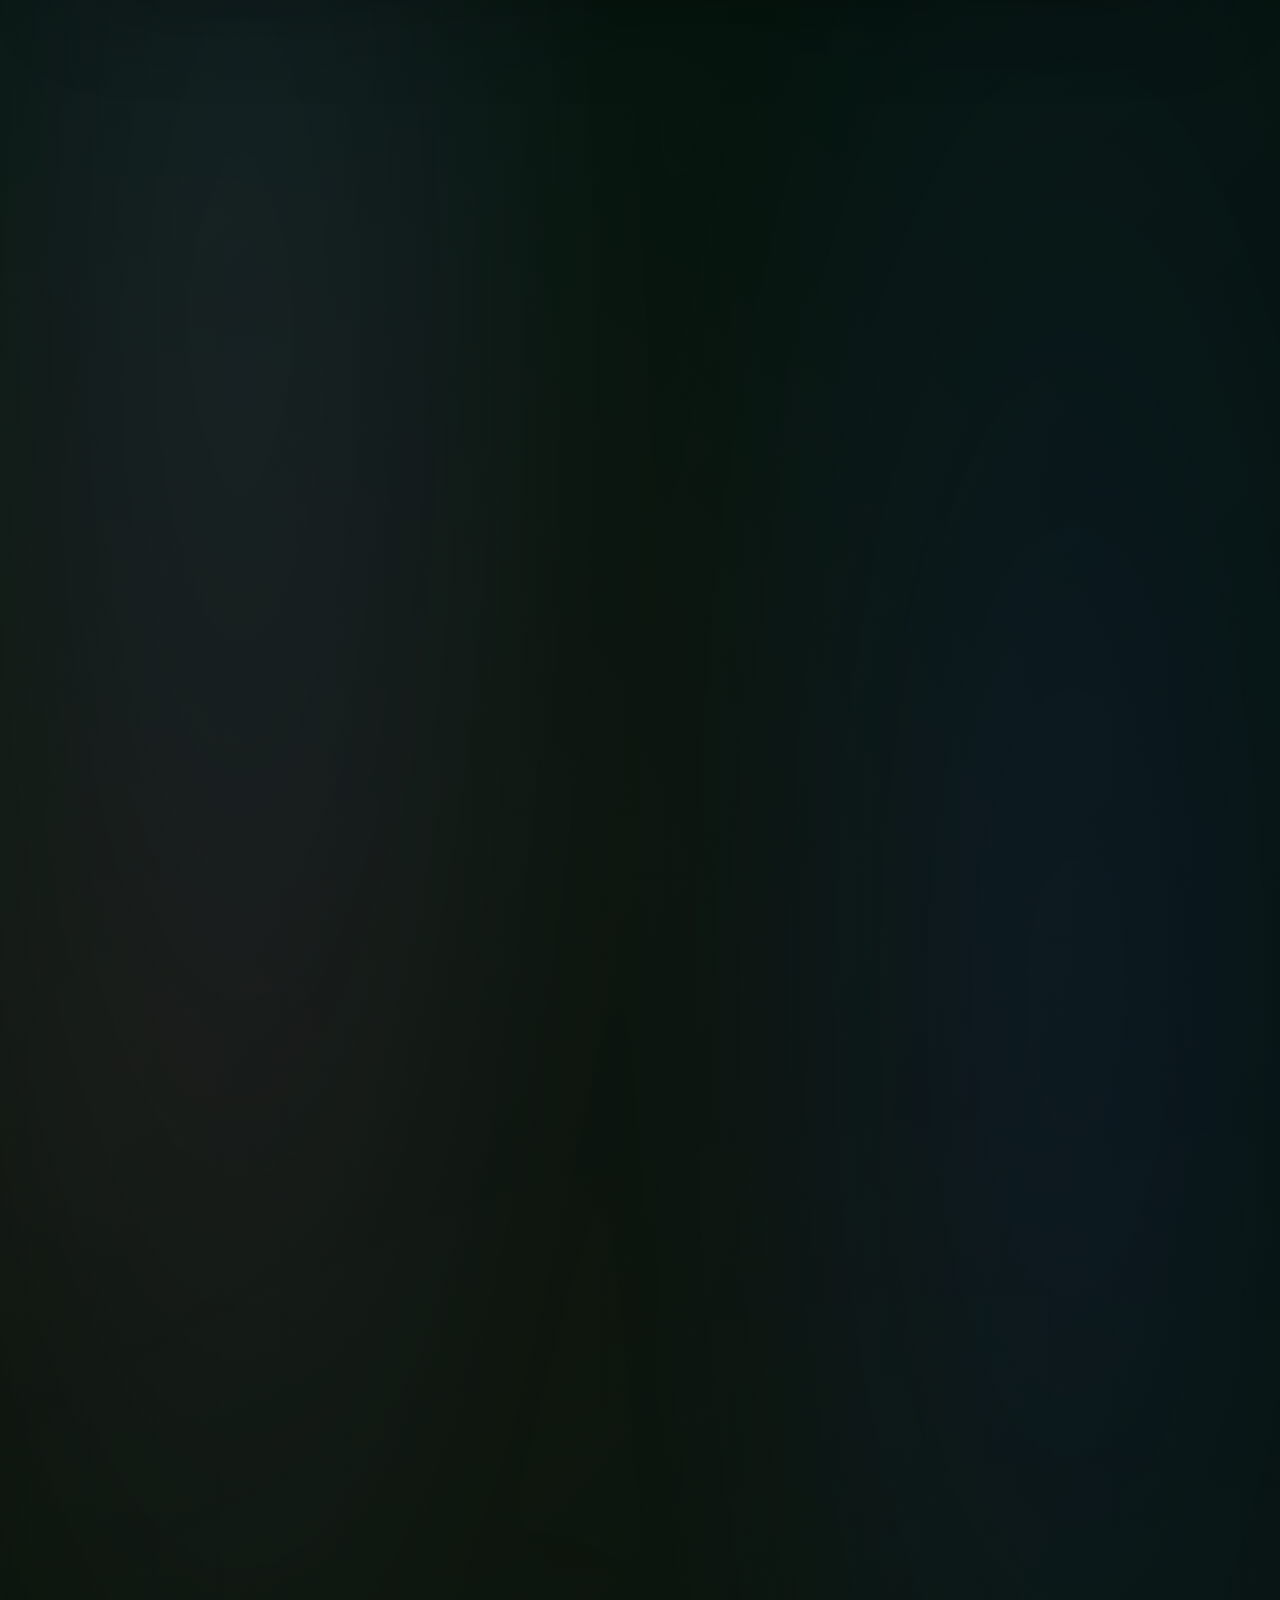
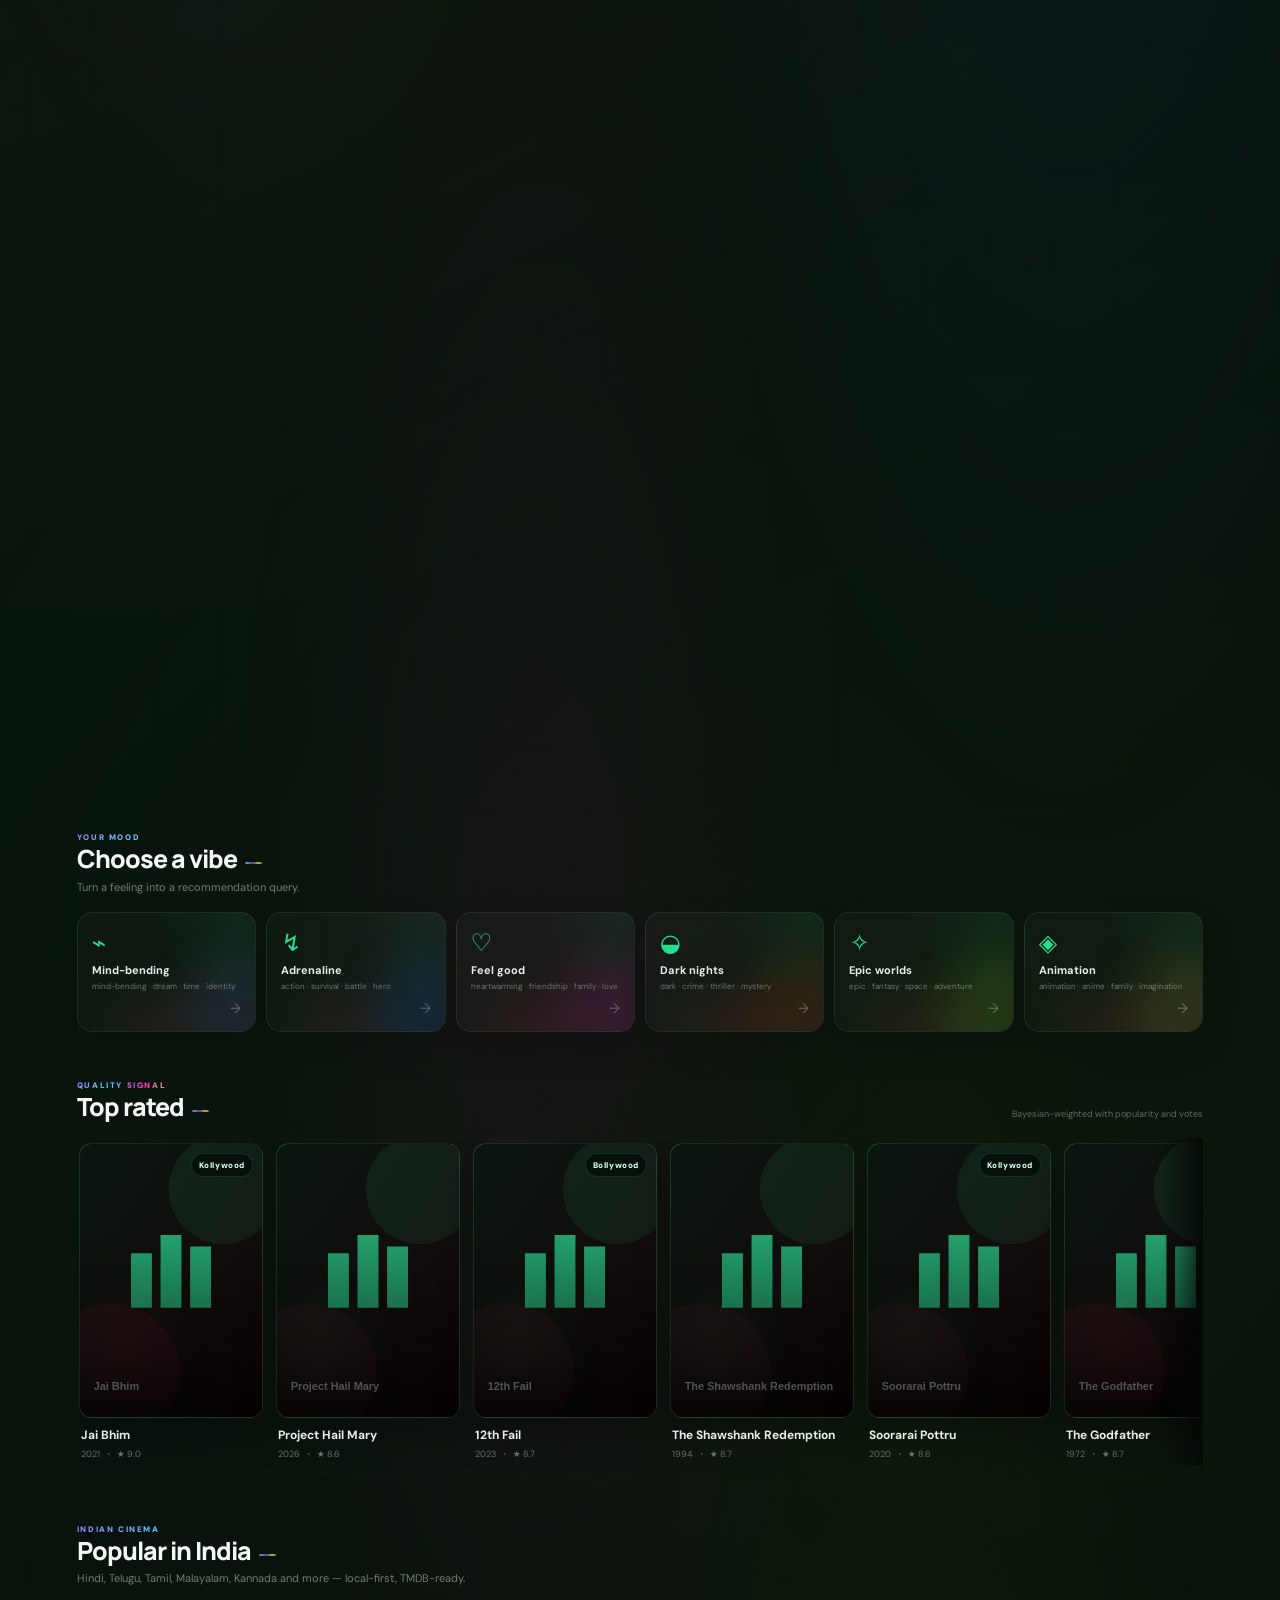
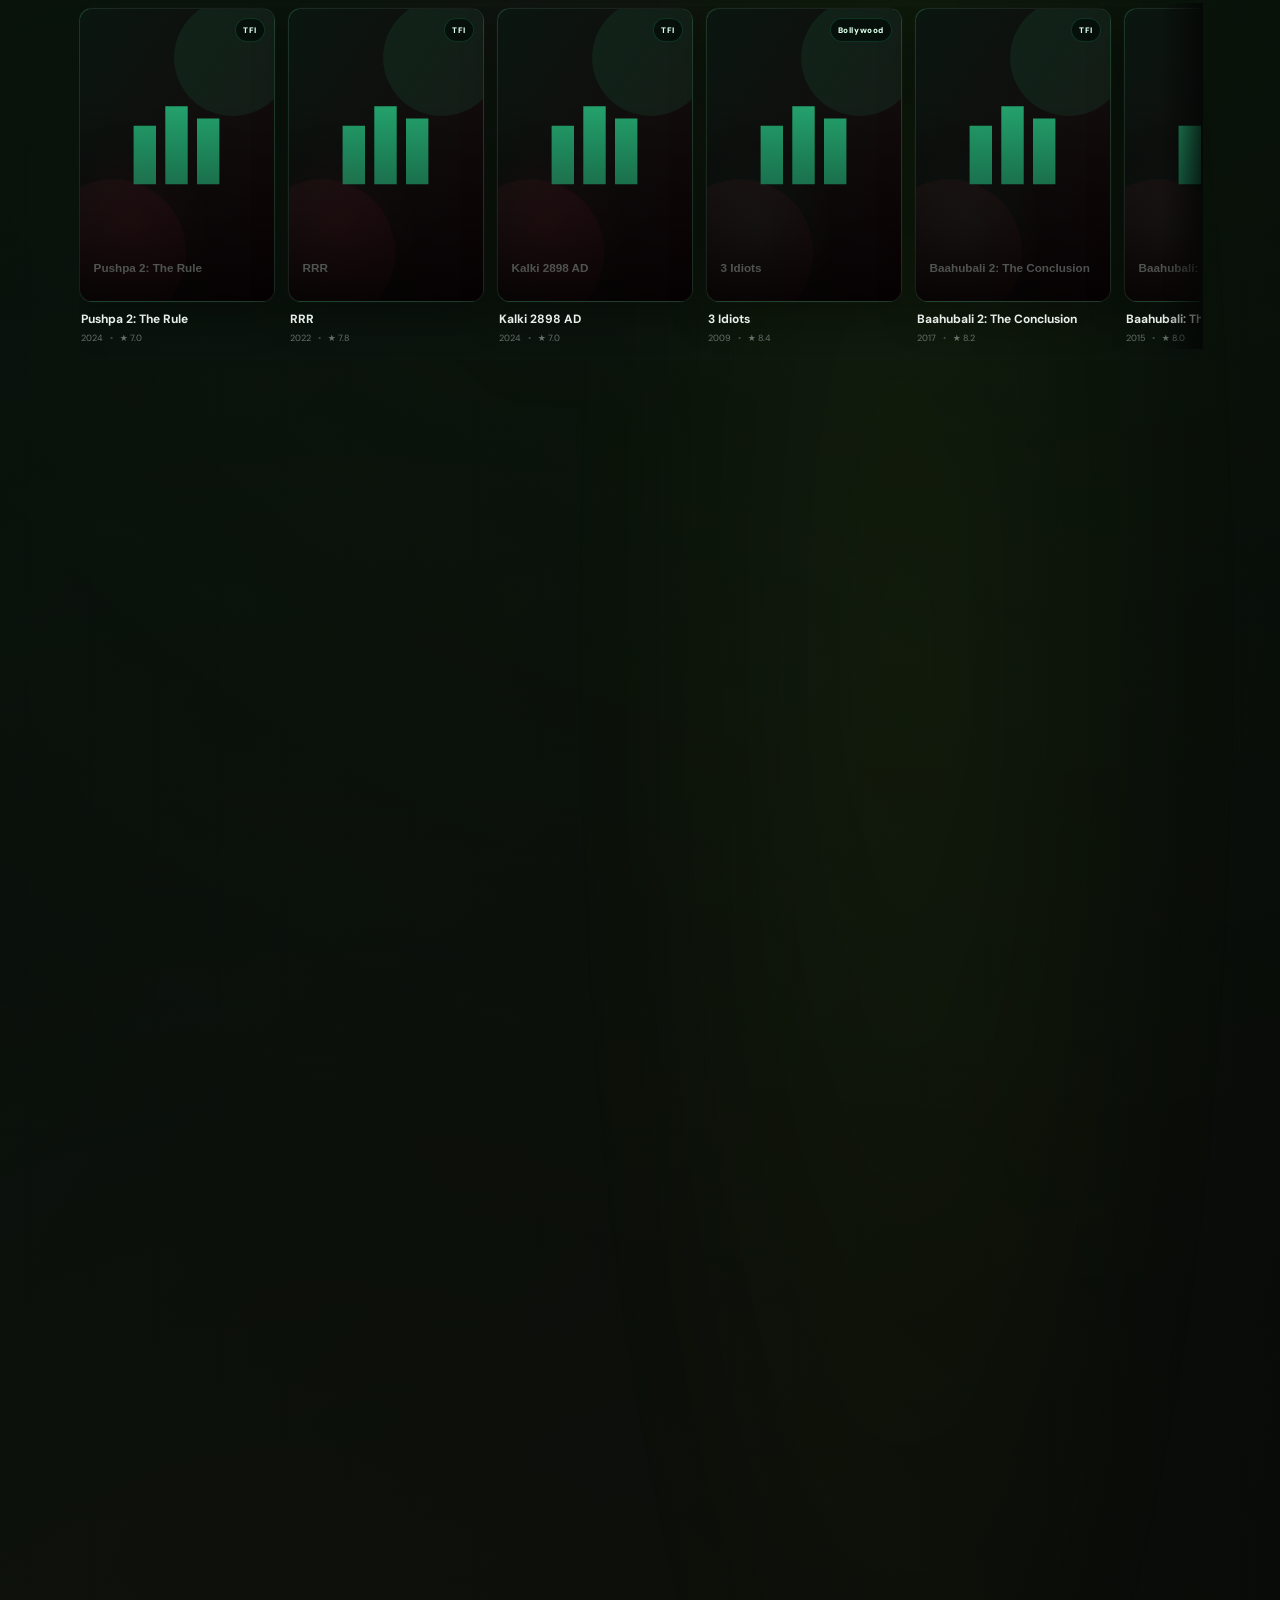
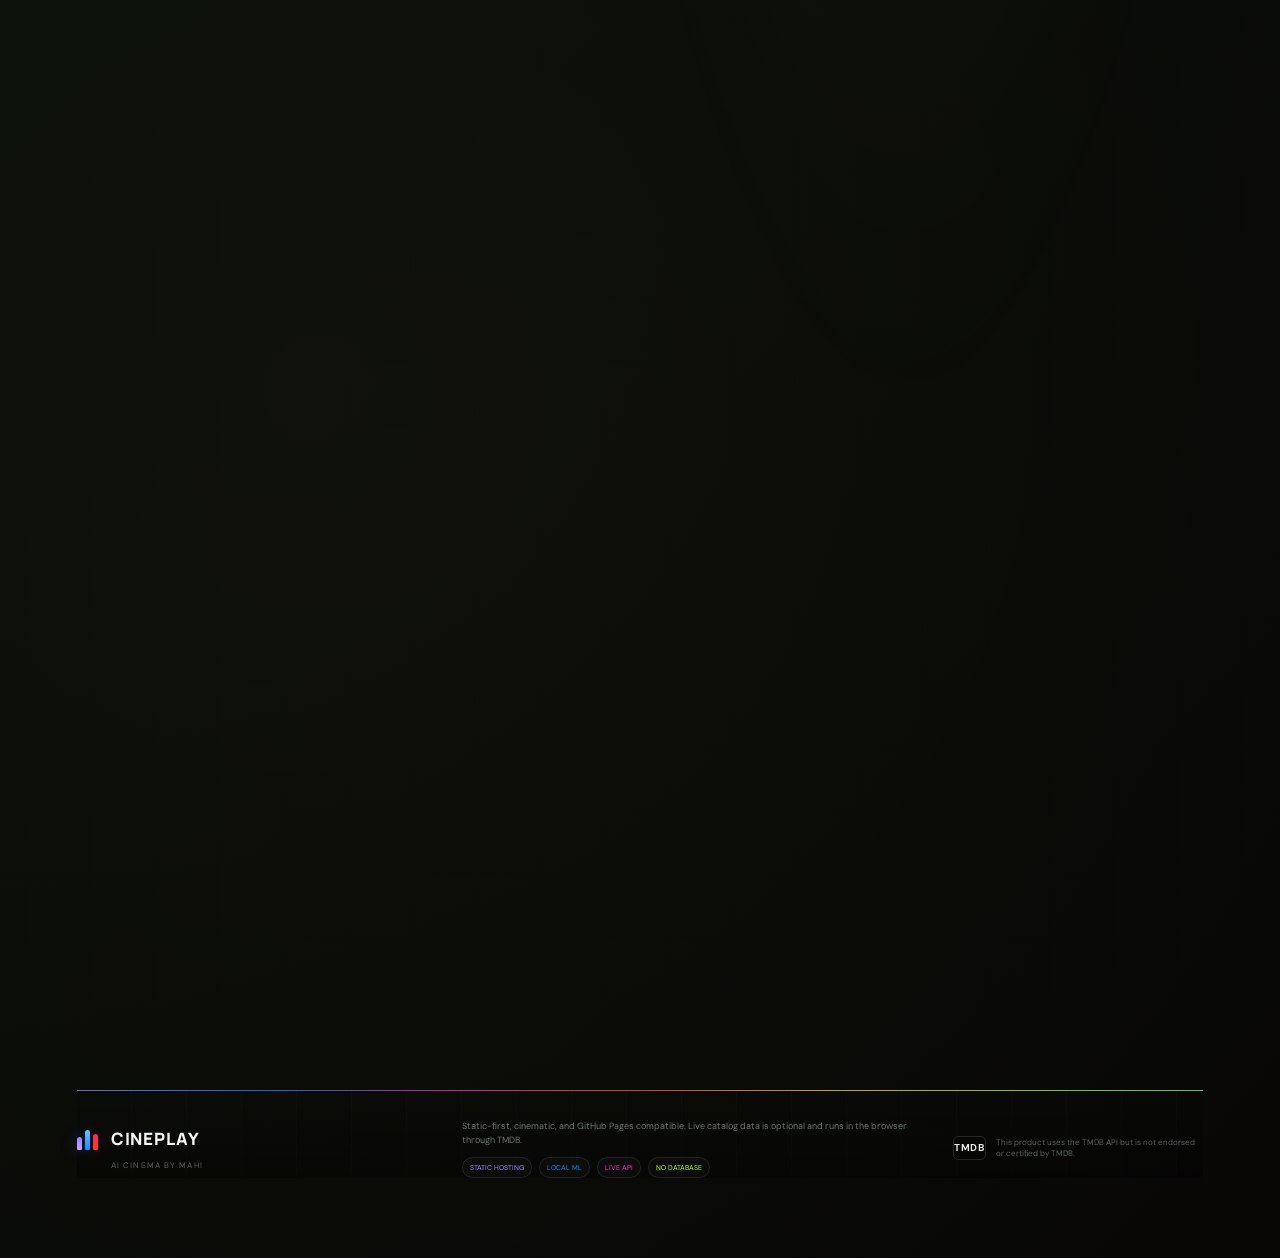
==== commit 7d37e188: "Remove Night Changes music player completely" ====
--- a/index.html
+++ b/index.html
@@ -17,7 +17,7 @@
   <link href="https://fonts.googleapis.com/css2?family=DM+Sans:wght@400;500;600;700&family=Manrope:wght@500;600;700;800&display=swap" rel="stylesheet">
   <link rel="icon" href="assets/cineplay-icon.svg" type="image/svg+xml">
   <link rel="manifest" href="manifest.webmanifest">
-  <link rel="stylesheet" href="assets/styles.css?v=20261021-night-changes02">
+  <link rel="stylesheet" href="assets/styles.css?v=20261021-clean-audio01">
 </head>
 <body>
 
@@ -415,36 +415,6 @@
   </div>
 
 
-  <aside class="music-dock" id="musicDock" aria-label="Night Changes music player">
-    <div class="music-dock-header">
-      <div class="music-art" aria-hidden="true">
-        <img src="https://img.youtube.com/vi/syFZfO_wfMQ/hqdefault.jpg" alt="" loading="eager" referrerpolicy="strict-origin-when-cross-origin">
-        <span>♫</span>
-      </div>
-      <div class="music-track-copy">
-        <span class="music-eyebrow">CINEPLAY SOUNDTRACK</span>
-        <strong>Night Changes</strong>
-        <small>One Direction · FOUR</small>
-      </div>
-      <button class="music-icon-button music-retry" id="musicRetry" type="button" aria-label="Play or restart Night Changes" title="Play / restart">▶</button>
-      <button class="music-icon-button music-minimize" id="musicMinimize" type="button" aria-label="Stop music and minimize player" title="Stop and minimize">−</button>
-    </div>
-    <div class="music-player-panel" id="musicPlayerPanel">
-      <iframe
-        id="nightChangesFrame"
-        title="One Direction — Night Changes official music video"
-        src="https://www.youtube.com/embed/syFZfO_wfMQ?autoplay=1&amp;playsinline=1&amp;rel=0&amp;controls=1&amp;enablejsapi=1"
-        allow="autoplay; encrypted-media; picture-in-picture; web-share"
-        referrerpolicy="strict-origin-when-cross-origin"
-        allowfullscreen>
-      </iframe>
-    </div>
-    <div class="music-dock-foot">
-      <span id="musicStatus" role="status" aria-live="polite">Requesting Night Changes automatically…</span>
-      <a href="https://www.youtube.com/watch?v=syFZfO_wfMQ" target="_blank" rel="noopener noreferrer">Open on YouTube ↗</a>
-    </div>
-  </aside>
-
   <div class="modal hidden" id="movieModal" role="dialog" aria-modal="true" aria-labelledby="modalTitle">
     <div class="modal-backdrop" data-close-modal></div>
     <article class="movie-modal">
@@ -538,6 +508,6 @@
   </script>
   <script src="data/movies.js?v=20261005-21"></script>
   <script src="data/series.js?v=20261005-21"></script>
-  <script src="assets/app.js?v=20261021-night-changes02"></script>
+  <script src="assets/app.js?v=20261021-clean-audio01"></script>
 </body>
 </html>
--- a/assets/styles.css
+++ b/assets/styles.css
@@ -1765,44 +1765,3 @@
 @media(max-width:1080px){.catalog-chart-grid{grid-template-columns:repeat(2,minmax(0,1fr))}.catalog-chart-card:last-child{grid-column:1/-1;min-height:190px}.catalog-artwork-chart{grid-template-columns:repeat(3,minmax(0,1fr));gap:12px}.catalog-chart-heading{margin-bottom:17px}}
 @media(max-width:700px){.catalog-pulse{margin:28px 0 20px;padding:17px;border-radius:20px}.catalog-pulse-head{display:grid;gap:14px}.catalog-pulse-head h2{font-size:26px}.catalog-pulse-source{justify-self:start;margin:0}.catalog-pulse-stats{grid-template-columns:repeat(2,minmax(0,1fr));gap:8px}.catalog-stat{padding:12px}.catalog-stat strong{font-size:25px}.catalog-chart-grid{grid-template-columns:minmax(0,1fr);gap:9px}.catalog-chart-card,.catalog-chart-card:last-child{grid-column:auto;min-height:0;padding:15px}.catalog-artwork-chart{grid-template-columns:minmax(0,1fr);gap:18px}.catalog-decade-chart{height:150px}}
 @media(prefers-reduced-motion:reduce){.catalog-stat,.catalog-bar-track i,.catalog-decade-bar{transition:none!important;animation:none!important}}
-
-
-/* Night Changes soundtrack dock — uses the official YouTube-hosted video. */
-.music-dock{
-  position:fixed;z-index:72;right:22px;bottom:20px;width:min(420px,calc(100vw - 28px));
-  overflow:hidden;border:1px solid rgba(157,180,255,.22);border-radius:19px;
-  background:linear-gradient(145deg,rgba(13,17,29,.97),rgba(7,9,16,.98));
-  box-shadow:0 24px 80px rgba(0,0,0,.53),0 0 45px rgba(127,114,255,.08),inset 0 1px 0 rgba(255,255,255,.06);
-  -webkit-backdrop-filter:blur(20px);backdrop-filter:blur(20px);
-  animation:musicDockEnter .6s cubic-bezier(.2,.8,.2,1) both;
-}
-@keyframes musicDockEnter{from{opacity:0;transform:translateY(14px) scale(.985)}to{opacity:1;transform:none}}
-.music-dock-header{display:flex;align-items:center;gap:11px;padding:11px 11px 10px}
-.music-art{position:relative;flex:0 0 56px;width:56px;height:42px;overflow:hidden;border-radius:8px;background:#202238}
-.music-art img{display:block;width:100%;height:100%;object-fit:cover}
-.music-art::after{content:"";position:absolute;inset:0;background:linear-gradient(135deg,rgba(9,11,23,.03),rgba(9,11,23,.56))}
-.music-art>span{position:absolute;z-index:1;left:0;right:0;top:50%;transform:translateY(-50%);color:#f5f1ff;text-align:center;font-size:19px;text-shadow:0 2px 9px rgba(0,0,0,.55)}
-.music-track-copy{display:grid;gap:3px;min-width:0;flex:1}
-.music-eyebrow{color:#a29aff;font-size:7px;font-weight:900;letter-spacing:.16em}
-.music-track-copy strong{color:#f1f3ff;font:800 13px/1.2 "Manrope",sans-serif;letter-spacing:-.02em;white-space:nowrap;overflow:hidden;text-overflow:ellipsis}
-.music-track-copy small{color:#8590aa;font-size:9px}
-.music-icon-button{display:grid;place-items:center;flex:0 0 30px;width:30px;height:30px;padding:0;border:1px solid rgba(179,184,255,.18);border-radius:50%;background:rgba(255,255,255,.045);color:#e7e6ff;font-size:13px;cursor:pointer;transition:background .18s,border-color .18s,transform .18s}
-.music-icon-button:hover{background:rgba(139,126,255,.16);border-color:rgba(179,184,255,.42);transform:translateY(-1px)}
-.music-retry{border-color:rgba(139,126,255,.42);background:linear-gradient(135deg,rgba(124,106,255,.29),rgba(44,196,163,.12));color:#dcd8ff}
-.music-minimize{font-size:19px;color:#8e98b1}
-.music-player-panel{padding:0 10px}
-.music-player-panel iframe{display:block;width:100%;height:220px;min-height:200px;aspect-ratio:auto;border:0;border-radius:11px;background:#05060a}
-.music-dock-foot{display:flex;align-items:center;justify-content:space-between;gap:10px;padding:9px 12px 11px;color:#77829d;font-size:8px;line-height:1.5}
-.music-dock-foot span{min-width:0}
-.music-dock-foot a{flex:0 0 auto;color:#b3aaff;text-decoration:none;font-weight:700}
-.music-dock-foot a:hover{color:#eeeaff;text-decoration:underline}
-.music-dock.is-minimized{width:min(300px,calc(100vw - 28px))}
-.music-dock.is-minimized .music-player-panel{display:none}
-.music-dock.is-minimized .music-dock-foot{padding-top:0}
-.music-dock.is-minimized .music-minimize{transform:rotate(45deg)}
-@media(max-width:600px){
-  .music-dock{right:14px;bottom:14px;width:min(360px,calc(100vw - 28px));border-radius:16px}
-  .music-player-panel iframe{height:200px;min-height:200px}
-  .music-dock-foot{font-size:7px}
-}
-@media(prefers-reduced-motion:reduce){.music-dock{animation:none}.music-icon-button{transition:none}}
